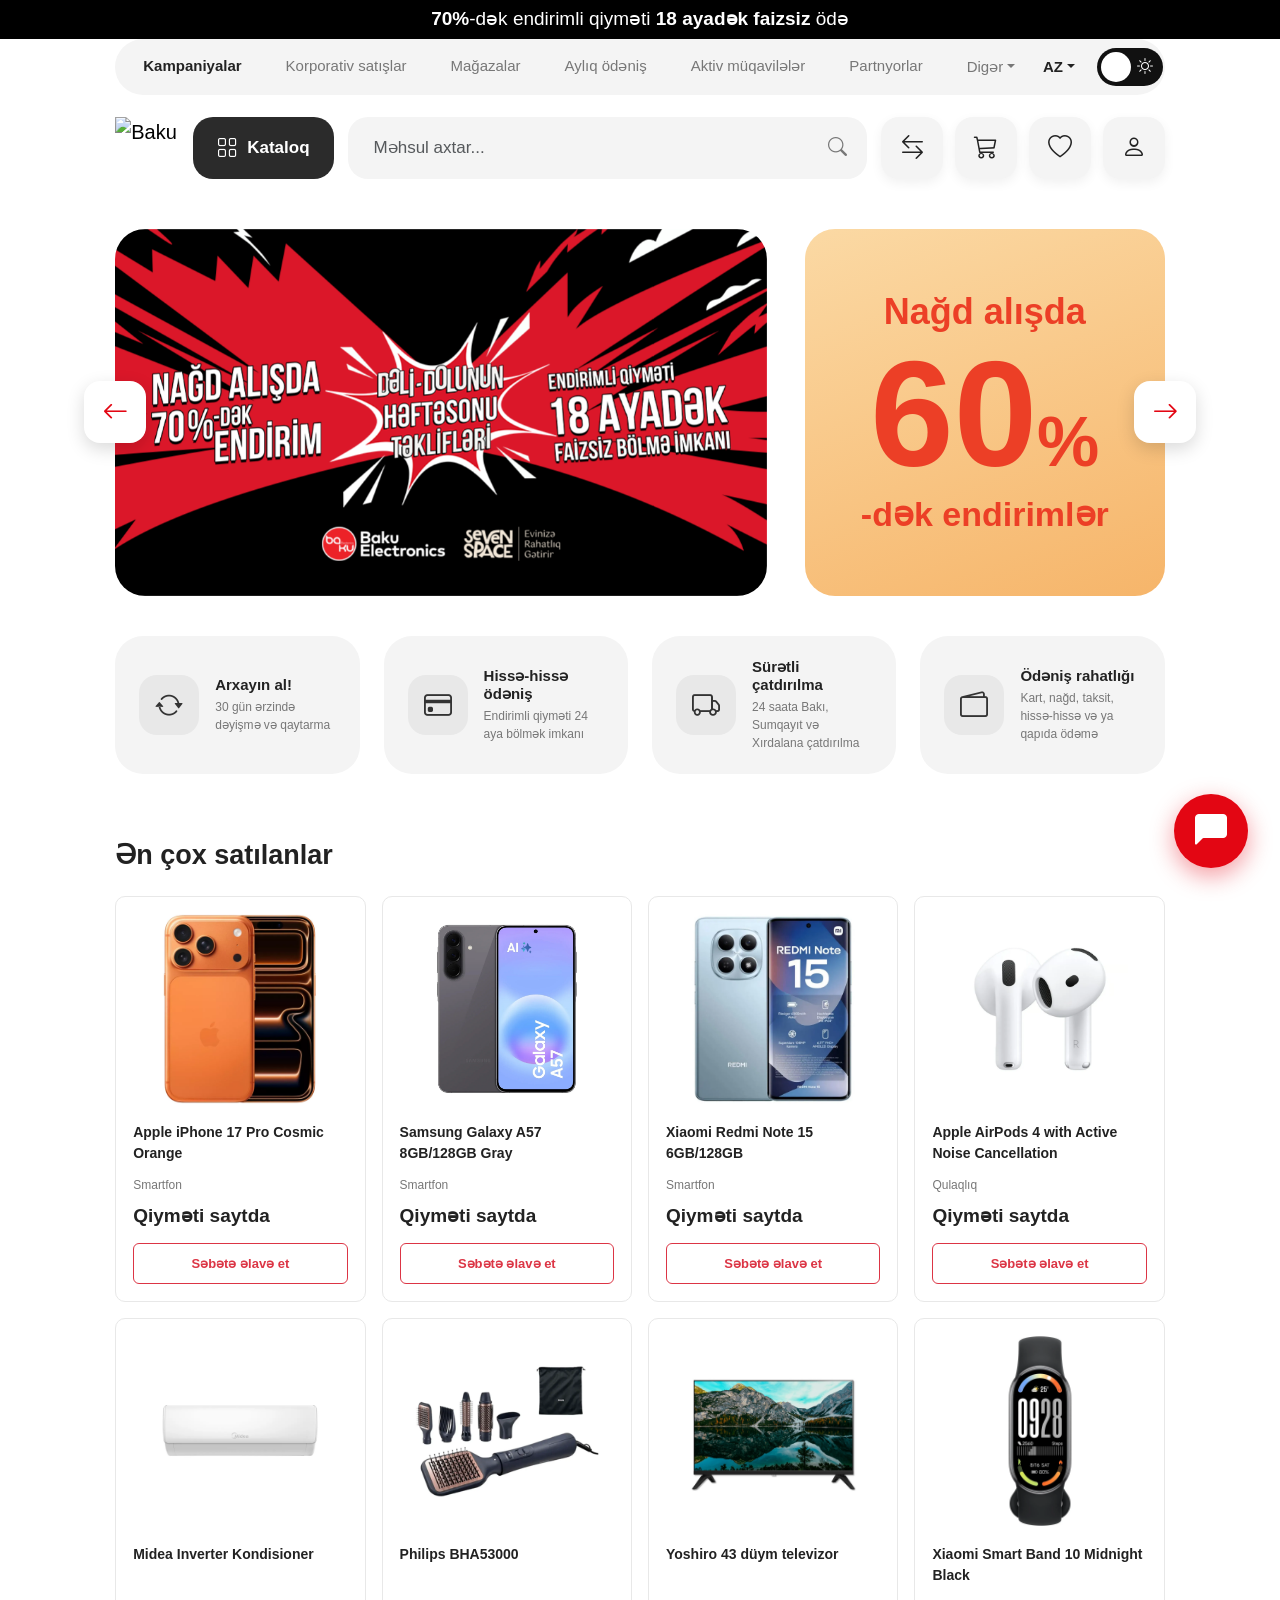
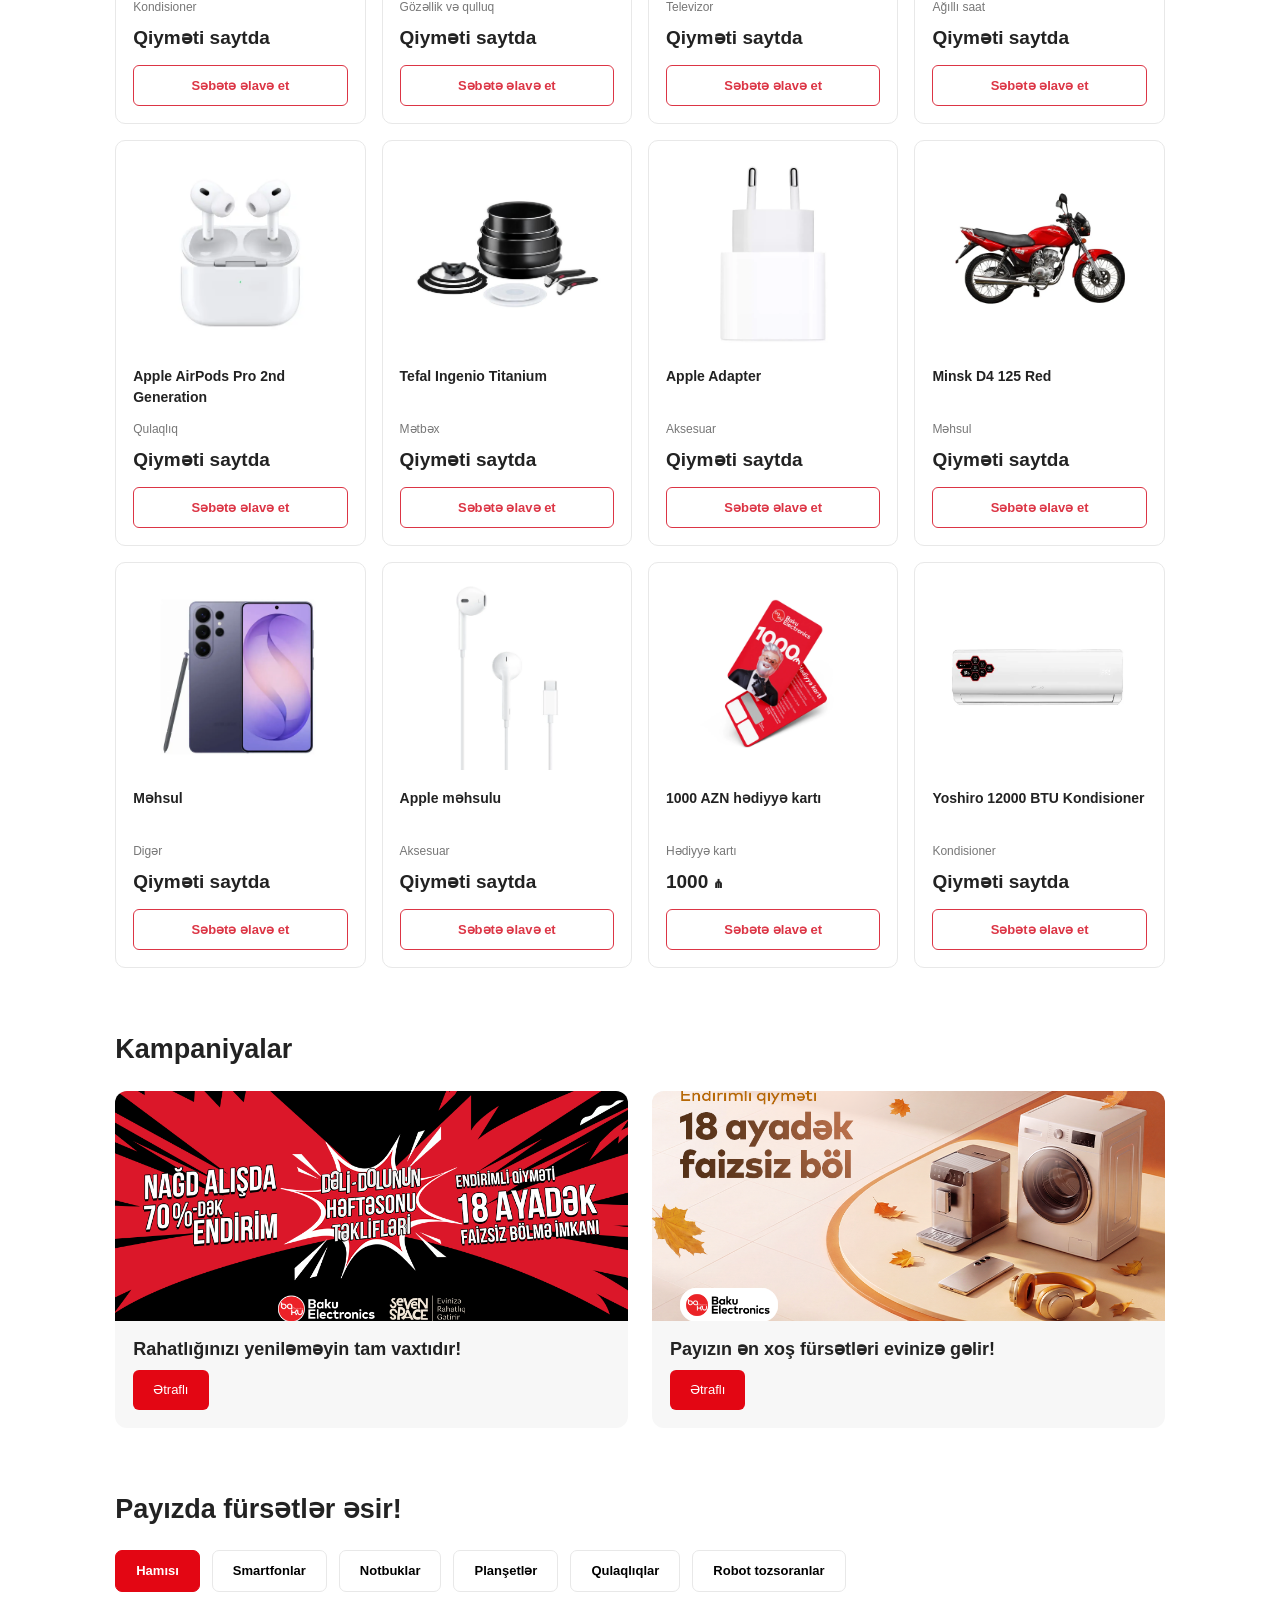
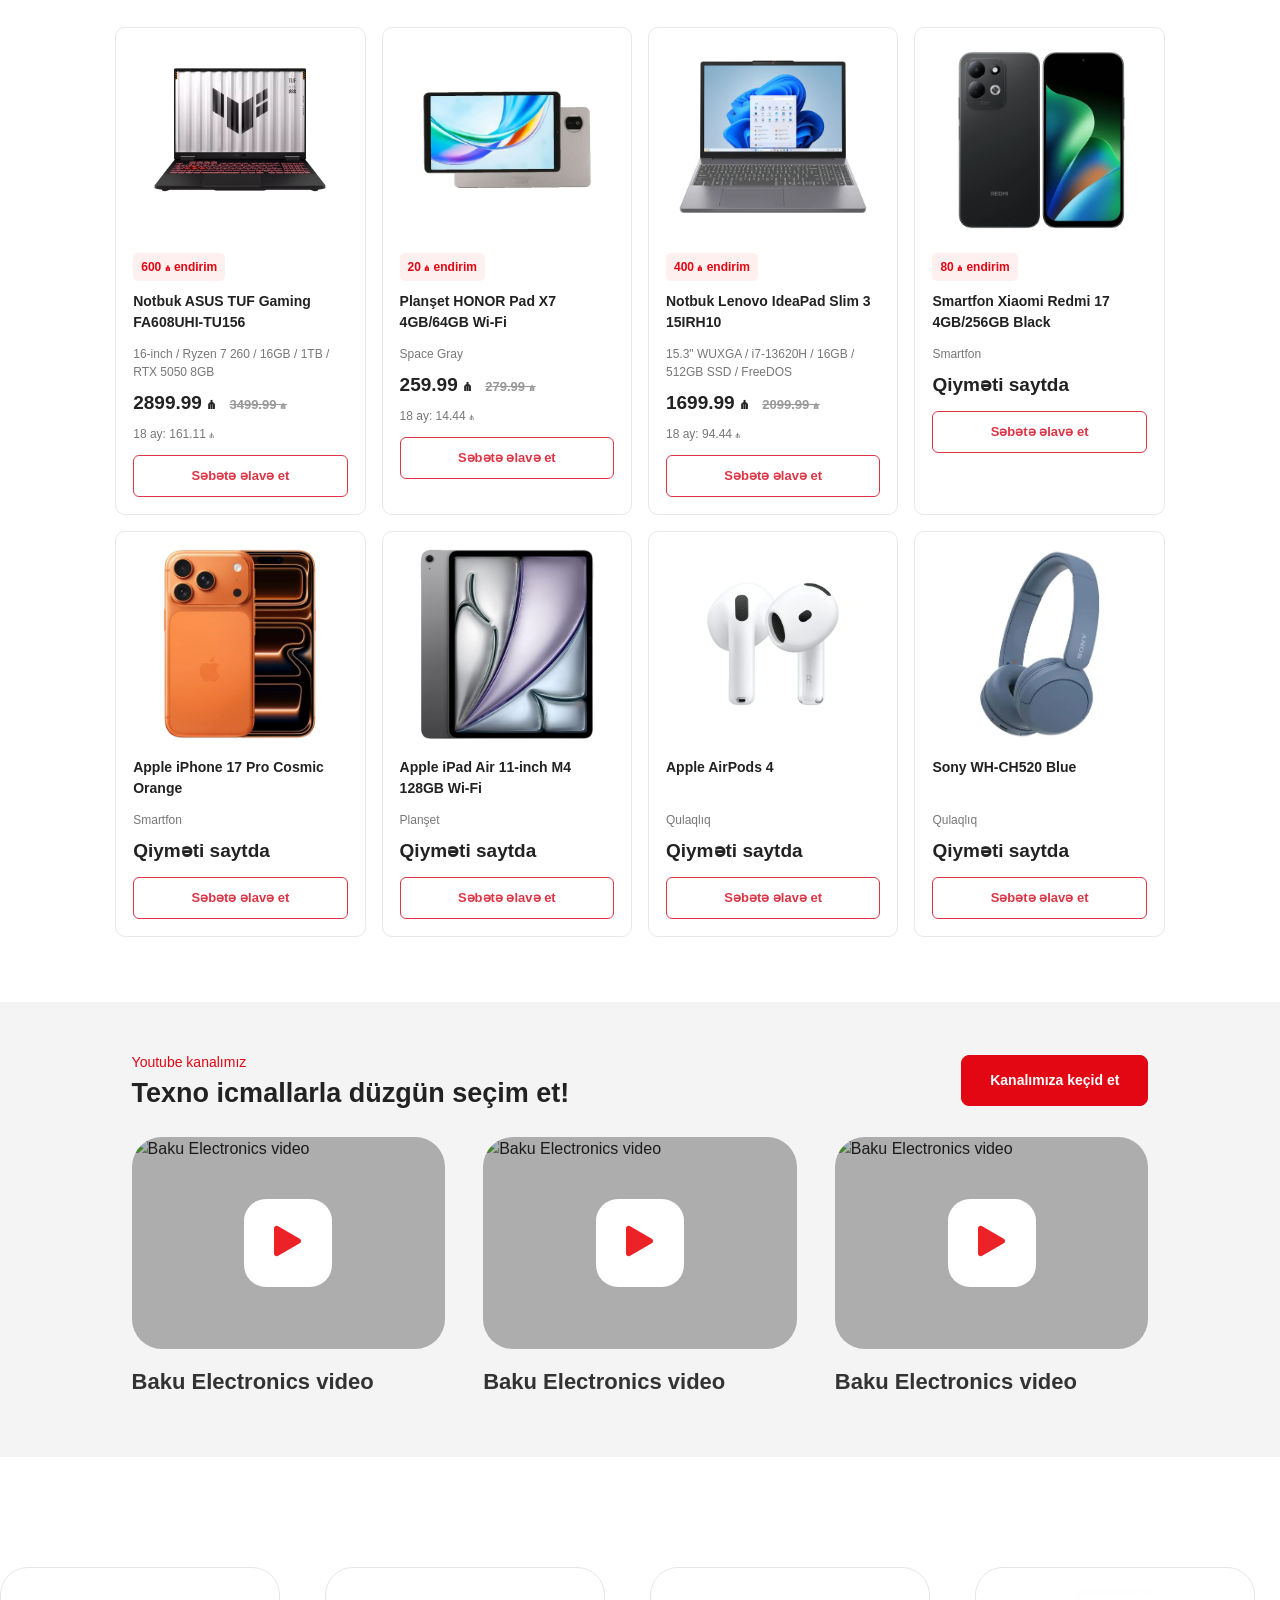
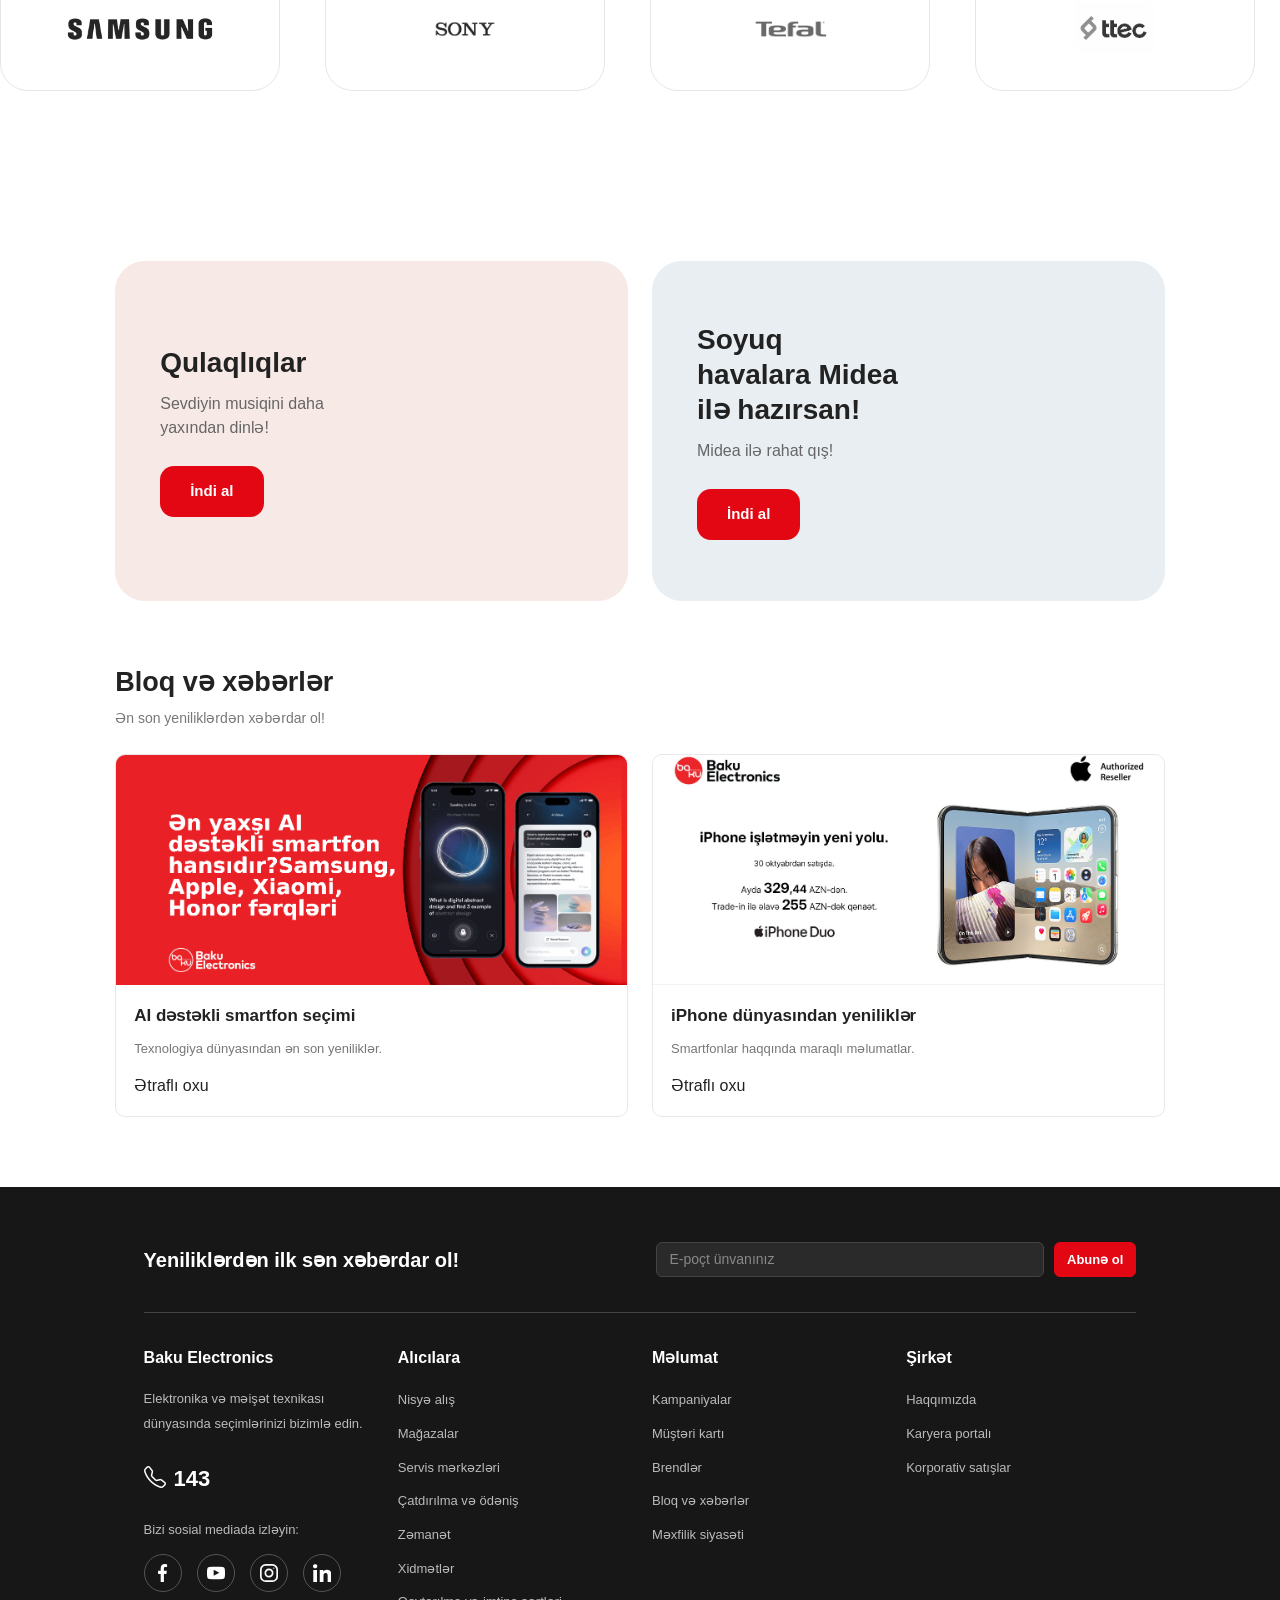
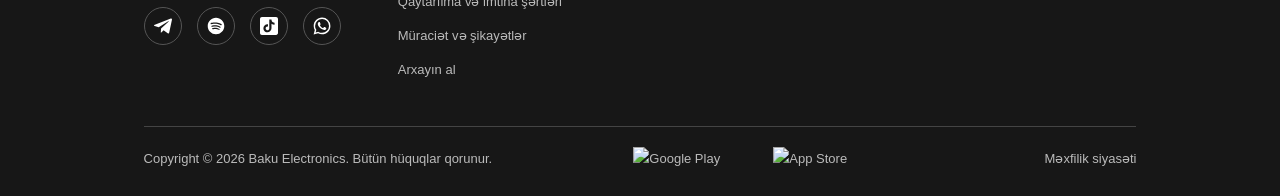
==== index.html @ a140ddb1 "Add brands section and update videos and promo cards" ====
<!DOCTYPE html>
<html lang="az">

<head>
    <meta charset="UTF-8">
    <meta name="viewport" content="width=device-width, initial-scale=1.0">
    <meta name="theme-color" content="#ffffff">

    <title>Baku Electronics | Ana səhifə</title>

    <!-- Bootstrap CSS -->
    <link href="https://cdn.jsdelivr.net/npm/bootstrap@5.3.3/dist/css/bootstrap.min.css" rel="stylesheet">

    <!-- Bootstrap Icons -->
    <link rel="stylesheet" href="https://cdn.jsdelivr.net/npm/bootstrap-icons@1.11.3/font/bootstrap-icons.min.css">

    <!-- Custom CSS -->
    <link rel="stylesheet" href="CSS/style.css">
</head>

<body>

    <!-- ================= TOP BAR ================= -->

    <div class="top-bar">
        <a href="https://www.bakuelectronics.az/kampaniyalar">
            <strong>70%</strong>-dək endirimli qiyməti <strong>18 ayadək faizsiz</strong> ödə
        </a>
    </div>


    <!-- ================= NAVIGATION ================= -->

    <nav class="main-navigation">
        <div class="container-fluid">
            <div class="nav">

                <div class="nav-links">

                    <a href="https://www.bakuelectronics.az/kampaniyalar" class="active">Kampaniyalar</a>
                    <a href="https://www.bakuelectronics.az/korporativ-satishlar">Korporativ satışlar</a>
                    <a href="https://www.bakuelectronics.az/magazalar">Mağazalar</a>
                    <a href="https://www.bakuelectronics.az/ayliq-odenis">Aylıq ödəniş</a>
                    <a href="https://www.bakuelectronics.az/aktiv-muqavileler">Aktiv müqavilələr</a>
                    <a href="https://www.bakuelectronics.az/partnyorlar">Partnyorlar</a>

                    <div class="dropdown">
                        <a href="#" class="dropdown-toggle" data-bs-toggle="dropdown" aria-expanded="false">Digər</a>
                        <ul class="dropdown-menu">
                            <li><a class="dropdown-item" href="https://www.bakuelectronics.az/arxayin-al">Arxayın al</a></li>
                            <li><a class="dropdown-item" href="https://www.bakuelectronics.az/musteri-karti">Müştəri kartı</a></li>
                            <li><a class="dropdown-item" href="https://www.bakuelectronics.az/zemanet">Zəmanət</a></li>
                        </ul>
                    </div>

                </div>

                <div class="nav-tools">

                    <div class="dropdown">
                        <a href="#" class="dropdown-toggle lang-toggle" data-bs-toggle="dropdown" aria-expanded="false">AZ</a>
                        <ul class="dropdown-menu dropdown-menu-end">
                            <li><a class="dropdown-item" href="https://www.bakuelectronics.az/">AZ</a></li>
                            <li><a class="dropdown-item" href="https://www.bakuelectronics.az/ru">RU</a></li>
                        </ul>
                    </div>

                    <button class="theme-toggle" type="button" aria-label="Tema">
                        <span class="theme-knob"></span>
                        <i class="bi bi-brightness-high"></i>
                    </button>

                </div>

            </div>
        </div>
    </nav>


    <!-- ================= HEADER ================= -->

    <header>
        <div class="container-fluid">
            <nav class="navbar navbar-expand-lg">

                <a class="navbar-brand" href="https://www.bakuelectronics.az/">
                    <img src="https://media.bakuelectronics.az/media/logo/baku-electronics-logo_QJeQcxF.svg"
                        alt="Baku Electronics">
                </a>

                <button class="navbar-toggler" type="button" data-bs-toggle="collapse"
                    data-bs-target="#headerMenu">
                    <span class="navbar-toggler-icon"></span>
                </button>

                <div class="collapse navbar-collapse" id="headerMenu">

                    <div class="header-actions d-flex flex-column flex-lg-row align-items-lg-center">

                        <!-- Kataloq menyusu -->
                        <div class="dropdown">
                            <button class="btn btn-dark btn-catalog" type="button" data-bs-toggle="dropdown"
                                aria-expanded="false">
                                <i class="bi bi-grid"></i>
                                Kataloq
                            </button>
                            <ul class="dropdown-menu catalog-menu">
                                <li><h6 class="dropdown-header">Kateqoriyalar</h6></li>
                                <li><a class="dropdown-item" href="#">Smartfonlar</a></li>
                                <li><a class="dropdown-item" href="#">Notbuklar</a></li>
                                <li><a class="dropdown-item" href="#">Planşetlər</a></li>
                                <li><a class="dropdown-item" href="#">Kompüterlər</a></li>
                                <li><a class="dropdown-item" href="#">Televizorlar</a></li>
                                <li><a class="dropdown-item" href="#">Ev kinoteatrları</a></li>
                                <li><a class="dropdown-item" href="#">Qadjetlər</a></li>
                                <li><a class="dropdown-item" href="#">Məişət texnikası</a></li>
                                <li><a class="dropdown-item" href="#">Kondisionerlər</a></li>
                                <li><a class="dropdown-item" href="#">Mətbəx</a></li>
                                <li><a class="dropdown-item" href="#">Gözəllik və qulluq</a></li>
                            </ul>
                        </div>

                        <form class="header-search">
                            <input class="form-control" type="search" placeholder="Məhsul axtar...">
                            <button type="submit" aria-label="Axtar">
                                <i class="bi bi-search"></i>
                            </button>
                        </form>

                        <div class="header-icons">

                            <a href="https://www.bakuelectronics.az/catalog/muqayise-et" class="icon-btn" title="Müqayisə">
                                <i class="bi bi-arrow-left-right"></i>
                            </a>

                            <!-- Səbət açılan paneli -->
                            <div class="dropdown">
                                <a href="#" class="icon-btn" title="Səbət" data-bs-toggle="dropdown" aria-expanded="false">
                                    <i class="bi bi-cart3"></i>
                                </a>
                                <div class="dropdown-menu dropdown-menu-end cart-dropdown">
                                    <h6>Səbətim</h6>
                                    <p>Sizin hal-hazırda səbətdə məhsulunuz yoxdur.</p>
                                </div>
                            </div>

                            <a href="https://www.bakuelectronics.az/sevimli-mehsullar" class="icon-btn" title="Seçilmişlər">
                                <i class="bi bi-heart"></i>
                            </a>

                            <a href="#" class="icon-btn" title="Giriş">
                                <i class="bi bi-person"></i>
                            </a>

                        </div>

                    </div>
                </div>

            </nav>
        </div>
    </header>

    <main>

        <!-- ================= MAIN BANNER ================= -->

        <section class="hero">

            <div class="hero-grid">

            <div id="mainCarousel" class="carousel slide" data-bs-ride="carousel">

            <div class="carousel-indicators">
                <button type="button" data-bs-target="#mainCarousel" data-bs-slide-to="0" class="active" aria-label="Slayd 1"></button>
                <button type="button" data-bs-target="#mainCarousel" data-bs-slide-to="1" aria-label="Slayd 2"></button>
                <button type="button" data-bs-target="#mainCarousel" data-bs-slide-to="2" aria-label="Slayd 3"></button>
                <button type="button" data-bs-target="#mainCarousel" data-bs-slide-to="3" aria-label="Slayd 4"></button>
                <button type="button" data-bs-target="#mainCarousel" data-bs-slide-to="4" aria-label="Slayd 5"></button>
                <button type="button" data-bs-target="#mainCarousel" data-bs-slide-to="5" aria-label="Slayd 6"></button>
                <button type="button" data-bs-target="#mainCarousel" data-bs-slide-to="6" aria-label="Slayd 7"></button>
                <button type="button" data-bs-target="#mainCarousel" data-bs-slide-to="7" aria-label="Slayd 8"></button>
                <button type="button" data-bs-target="#mainCarousel" data-bs-slide-to="8" aria-label="Slayd 9"></button>
                <button type="button" data-bs-target="#mainCarousel" data-bs-slide-to="9" aria-label="Slayd 10"></button>
                <button type="button" data-bs-target="#mainCarousel" data-bs-slide-to="10" aria-label="Slayd 11"></button>
                <button type="button" data-bs-target="#mainCarousel" data-bs-slide-to="11" aria-label="Slayd 12"></button>
                <button type="button" data-bs-target="#mainCarousel" data-bs-slide-to="12" aria-label="Slayd 13"></button>
                <button type="button" data-bs-target="#mainCarousel" data-bs-slide-to="13" aria-label="Slayd 14"></button>
                <button type="button" data-bs-target="#mainCarousel" data-bs-slide-to="14" aria-label="Slayd 15"></button>
                <button type="button" data-bs-target="#mainCarousel" data-bs-slide-to="15" aria-label="Slayd 16"></button>
                <button type="button" data-bs-target="#mainCarousel" data-bs-slide-to="16" aria-label="Slayd 17"></button>
                <button type="button" data-bs-target="#mainCarousel" data-bs-slide-to="17" aria-label="Slayd 18"></button>
                <button type="button" data-bs-target="#mainCarousel" data-bs-slide-to="18" aria-label="Slayd 19"></button>
                <button type="button" data-bs-target="#mainCarousel" data-bs-slide-to="19" aria-label="Slayd 20"></button>
                <button type="button" data-bs-target="#mainCarousel" data-bs-slide-to="20" aria-label="Slayd 21"></button>
                <button type="button" data-bs-target="#mainCarousel" data-bs-slide-to="21" aria-label="Slayd 22"></button>
                <button type="button" data-bs-target="#mainCarousel" data-bs-slide-to="22" aria-label="Slayd 23"></button>
                <button type="button" data-bs-target="#mainCarousel" data-bs-slide-to="23" aria-label="Slayd 24"></button>
                <button type="button" data-bs-target="#mainCarousel" data-bs-slide-to="24" aria-label="Slayd 25"></button>
                <button type="button" data-bs-target="#mainCarousel" data-bs-slide-to="25" aria-label="Slayd 26"></button>
            </div>

            <div class="carousel-inner">

                <div class="carousel-item active">
                    <a href="https://www.bakuelectronics.az/kampaniyalar/heftesonunu-delu-dolu-yasha">
                        <img src="Assets/İmage/Banner-slide/923x520-heftesonunu-dolu-dolu-yasha.webp" alt="Həftəsonu kampaniyası">
                    </a>
                </div>

                <div class="carousel-item">
                    <a href="https://www.bakuelectronics.az/axtaris-neticesi?name=Smartfon%20Apple%20iPhone%20Duo">
                        <img src="Assets/İmage/Banner-slide/Veb_sayt_temp_923_x_520_duo_2.webp" alt="Kampaniya banneri">
                    </a>
                </div>

                <div class="carousel-item">
                    <a href="https://www.bakuelectronics.az/kampaniyalar/samsungdan-evini-silib-supurecek-teklif">
                        <img src="Assets/İmage/Banner-slide/923x520-samsungdan-teklif13.webp" alt="Samsung təklifləri">
                    </a>
                </div>

                <div class="carousel-item">
                    <a href="https://www.bakuelectronics.az/kampaniyalar/payizda-fursetler-esir">
                        <img src="Assets/İmage/Banner-slide/923x520_payız.webp" alt="Payız kampaniyası">
                    </a>
                </div>

                <div class="carousel-item">
                    <a href="https://www.bakuelectronics.az/kampaniyalar/payiz-evine-gelir">
                        <img src="Assets/İmage/Banner-slide/Payız_evinə_gəlsin923x520.webp" alt="Payız evinə gəlsin">
                    </a>
                </div>

                <div class="carousel-item">
                    <a href="https://www.bakuelectronics.az/kampaniyalar/her-bir-eve-dream-lazimdir">
                        <img src="Assets/İmage/Banner-slide/923x520-her-bir-eve-dream-lazimdir_24.webp" alt="Kampaniya banneri">
                    </a>
                </div>

                <div class="carousel-item">
                    <a href="https://www.bakuelectronics.az/kampaniyalar/gozellik-qullugu-serfeli-teklifler">
                        <img src="Assets/İmage/Banner-slide/923x520_26_iyo.webp" alt="Kampaniya banneri">
                    </a>
                </div>

                <div class="carousel-item">
                    <a href="https://www.bakuelectronics.az/kampaniyalar/samsung-aksesuar-modellerine-ozel-teklif">
                        <img src="Assets/İmage/Banner-slide/923x520_samsung.webp" alt="Samsung kampaniyası">
                    </a>
                </div>

                <div class="carousel-item">
                    <a href="https://www.bakuelectronics.az/kampaniyalar/acer-brendinden-xususi-teklif">
                        <img src="Assets/İmage/Banner-slide/Veb_sayt_temp_923_x_520_ACER.webp" alt="Acer kampaniyası">
                    </a>
                </div>

                <div class="carousel-item">
                    <a href="https://www.bakuelectronics.az/kampaniyalar/herkesin-birinci-secimi">
                        <img src="Assets/İmage/Banner-slide/923x520_haier.webp" alt="Haier kampaniyası">
                    </a>
                </div>

                <div class="carousel-item">
                    <a href="https://www.bakuelectronics.az/kampaniyalar/peshakar-qulluq-mehsullarina-endirim">
                        <img src="Assets/İmage/Banner-slide/923x520-philips_23.webp" alt="Philips kampaniyası">
                    </a>
                </div>

                <div class="carousel-item">
                    <a href="https://www.bakuelectronics.az/kampaniyalar/secilmis-notbuk-modellerine-ozel-kampaniya">
                        <img src="Assets/İmage/Banner-slide/923x520_12not.webp" alt="Kampaniya banneri">
                    </a>
                </div>

                <div class="carousel-item">
                    <a href="https://www.bakuelectronics.az/kampaniyalar/motoverse-ile-hersey-yolunda">
                        <img src="Assets/İmage/Banner-slide/KV_Hər_şey_yolunda_payız_923_520_.webp" alt="Payız kampaniyası">
                    </a>
                </div>

                <div class="carousel-item">
                    <a href="https://www.bakuelectronics.az/kampaniyalar/seven-space-lefard-xususi-endirim">
                        <img src="Assets/İmage/Banner-slide/923ч520Lefard_barand_üeek_copy.webp" alt="Lefard kampaniyası">
                    </a>
                </div>

                <div class="carousel-item">
                    <a href="https://www.bakuelectronics.az/kampaniyalar/lg-wash-tower-ai">
                        <img src="Assets/İmage/Banner-slide/923x520_lg.webp" alt="LG kampaniyası">
                    </a>
                </div>

                <div class="carousel-item">
                    <a href="https://www.bakuelectronics.az/kampaniyalar/trade-in-samsung">
                        <img src="Assets/İmage/Banner-slide/923x520-TRade_in_samsung_1.webp" alt="Samsung Trade In">
                    </a>
                </div>

                <div class="carousel-item">
                    <a href="https://www.bakuelectronics.az/kampaniyalar/axtardiqini-tapacaqsan">
                        <img src="Assets/İmage/Banner-slide/923x520_20.webp" alt="Kampaniya banneri">
                    </a>
                </div>

                <div class="carousel-item">
                    <a href="https://www.bakuelectronics.az/kampaniyalar/midea-kombileri">
                        <img src="Assets/İmage/Banner-slide/Midea_923x520.webp" alt="Midea kampaniyası">
                    </a>
                </div>

                <div class="carousel-item">
                    <a href="https://www.bakuelectronics.az/kampaniyalar/hp-notbuklari-guc-dizayn-etibarliliq">
                        <img src="Assets/İmage/Banner-slide/veb_sayt_923_x_520_hp_temp_update.webp" alt="HP kampaniyası">
                    </a>
                </div>

                <div class="carousel-item">
                    <a href="https://www.bakuelectronics.az/kampaniyalar/hp-printer">
                        <img src="Assets/İmage/Banner-slide/IMG_3129.webp" alt="Kampaniya banneri">
                    </a>
                </div>

                <div class="carousel-item">
                    <a href="https://www.bakuelectronics.az/kampaniyalar/samsung-rgb-texnology">
                        <img src="Assets/İmage/Banner-slide/923x520samsung_tv.jpg" alt="Samsung televizor">
                    </a>
                </div>

                <div class="carousel-item">
                    <a href="https://www.bakuelectronics.az/kampaniyalar/acer-alana-hediyyeli-teklif">
                        <img src="Assets/İmage/Banner-slide/Acer_alana_hədiyyəli_təklif923x520.png" alt="Acer kampaniyası">
                    </a>
                </div>

                <div class="carousel-item">
                    <a href="https://www.bakuelectronics.az/kampaniyalar/tineco-tozsoranlari">
                        <img src="Assets/İmage/Banner-slide/923x520-Tineco_payiz_copy_2.webp" alt="Tineco kampaniyası">
                    </a>
                </div>

                <div class="carousel-item">
                    <a href="https://www.bakuelectronics.az/kampaniyalar/honor-turbo-5g">
                        <img src="Assets/İmage/Banner-slide/honor923x520_12.webp" alt="Honor kampaniyası">
                    </a>
                </div>

                <div class="carousel-item">
                    <a href="https://www.bakuelectronics.az/xeberler/0nlayn-sifarishler">
                        <img src="Assets/İmage/Banner-slide/BE_Çatdırılma__MainBanner_923x520.webp" alt="Çatdırılma">
                    </a>
                </div>

                <div class="carousel-item">
                    <a href="https://www.bakuelectronics.az/ru/xeberler/zameni-staroe-na-novoe">
                        <img src="Assets/İmage/Banner-slide/923_x_520-kohneni-deyish_1.jpg" alt="Kampaniya banneri">
                    </a>
                </div>

            </div>

</div>

            <button class="carousel-control-prev" type="button" data-bs-target="#mainCarousel" data-bs-slide="prev" aria-label="Əvvəlki">
                <i class="bi bi-arrow-left"></i>
            </button>

            <button class="carousel-control-next" type="button" data-bs-target="#mainCarousel" data-bs-slide="next" aria-label="Növbəti">
                <i class="bi bi-arrow-right"></i>
            </button>

            <!-- Yan banner (şəkil ilə əvəz edə bilərsiniz) -->
            <a class="hero-side" href="https://www.bakuelectronics.az/kampaniyalar">
                <span class="hero-side-top">Nağd alışda</span>
                <span class="hero-side-big">60<small>%</small></span>
                <span class="hero-side-sub">-dək endirimlər</span>
            </a>

            </div>

        </section>


        <!-- ================= ADVANTAGES ================= -->

        <section class="advantages">

            <div class="row">

                <div class="col-6 col-lg-3">
                    <a href="https://www.bakuelectronics.az/arxayin-al" class="advantage-item">
                        <i class="bi bi-arrow-repeat"></i>
                        <div>
                            <h5>Arxayın al!</h5>
                            <p>30 gün ərzində dəyişmə və qaytarma</p>
                        </div>
                    </a>
                </div>

                <div class="col-6 col-lg-3">
                    <a href="https://www.bakuelectronics.az/nisye-alis" class="advantage-item">
                        <i class="bi bi-credit-card"></i>
                        <div>
                            <h5>Hissə-hissə ödəniş</h5>
                            <p>Endirimli qiyməti 24 aya bölmək imkanı</p>
                        </div>
                    </a>
                </div>

                <div class="col-6 col-lg-3">
                    <a href="https://www.bakuelectronics.az/catdirilma-ve-odenis" class="advantage-item">
                        <i class="bi bi-truck"></i>
                        <div>
                            <h5>Sürətli çatdırılma</h5>
                            <p>24 saata Bakı, Sumqayıt və Xırdalana çatdırılma</p>
                        </div>
                    </a>
                </div>

                <div class="col-6 col-lg-3">
                    <a href="https://www.bakuelectronics.az/catdirilma-ve-odenis" class="advantage-item">
                        <i class="bi bi-wallet2"></i>
                        <div>
                            <h5>Ödəniş rahatlığı</h5>
                            <p>Kart, nağd, taksit, hissə-hissə və ya qapıda ödəmə</p>
                        </div>
                    </a>
                </div>

            </div>

        </section>


        <!-- ================= BEST SELLERS ================= -->

        <section class="best-sellers">

            <h2 class="section-title">Ən çox satılanlar</h2>

            <div class="row g-3">

                <div class="col-6 col-md-4 col-lg-3">
                    <div class="product-card">
                        <img src="Assets/İmage/Products_Best selling/iPhone_17_Pro_Cosmic_Orange_1.webp" alt="iPhone 17 Pro">
                        <h5>Apple iPhone 17 Pro Cosmic Orange</h5>
                        <p>Smartfon</p>
                        <div class="price">Qiyməti saytda</div>
                        <button class="btn btn-outline-danger">Səbətə əlavə et</button>
                    </div>
                </div>

                <div class="col-6 col-md-4 col-lg-3">
                    <div class="product-card">
                        <img src="Assets/İmage/Products_Best selling/Samsung_Galaxy_A57_8GB128GB_Gray_A576.webp" alt="Samsung Galaxy">
                        <h5>Samsung Galaxy A57 8GB/128GB Gray</h5>
                        <p>Smartfon</p>
                        <div class="price">Qiyməti saytda</div>
                        <button class="btn btn-outline-danger">Səbətə əlavə et</button>
                    </div>
                </div>

                <div class="col-6 col-md-4 col-lg-3">
                    <div class="product-card">
                        <img src="Assets/İmage/Products_Best selling/Xiaomi_Redmi_Note_15_6GB128GB_1.webp" alt="Xiaomi Redmi Note">
                        <h5>Xiaomi Redmi Note 15 6GB/128GB</h5>
                        <p>Smartfon</p>
                        <div class="price">Qiyməti saytda</div>
                        <button class="btn btn-outline-danger">Səbətə əlavə et</button>
                    </div>
                </div>

                <div class="col-6 col-md-4 col-lg-3">
                    <div class="product-card">
                        <img src="Assets/İmage/Products_Best selling/simsiz-qulaqlq-apple-airpods-4-with-active-noise-cancellation-mxp93zea_1.webp" alt="AirPods 4">
                        <h5>Apple AirPods 4 with Active Noise Cancellation</h5>
                        <p>Qulaqlıq</p>
                        <div class="price">Qiyməti saytda</div>
                        <button class="btn btn-outline-danger">Səbətə əlavə et</button>
                    </div>
                </div>

                <div class="col-6 col-md-4 col-lg-3">
                    <div class="product-card">
                        <img src="Assets/İmage/Products_Best selling/Kondisioner_Midea_GP-09HRFN8-KIT_9000_BTU_İnverter_2030_m2_2.webp" alt="Midea kondisioner">
                        <h5>Midea Inverter Kondisioner</h5>
                        <p>Kondisioner</p>
                        <div class="price">Qiyməti saytda</div>
                        <button class="btn btn-outline-danger">Səbətə əlavə et</button>
                    </div>
                </div>

                <div class="col-6 col-md-4 col-lg-3">
                    <div class="product-card">
                        <img src="Assets/İmage/Products_Best selling/Philips_BHA53000_5.webp" alt="Philips">
                        <h5>Philips BHA53000</h5>
                        <p>Gözəllik və qulluq</p>
                        <div class="price">Qiyməti saytda</div>
                        <button class="btn btn-outline-danger">Səbətə əlavə et</button>
                    </div>
                </div>

                <div class="col-6 col-md-4 col-lg-3">
                    <div class="product-card">
                        <img src="Assets/İmage/Products_Best selling/Televizor_YOSHIRO_YTV-43FAG770B.jpg" alt="Yoshiro televizor">
                        <h5>Yoshiro 43 düym televizor</h5>
                        <p>Televizor</p>
                        <div class="price">Qiyməti saytda</div>
                        <button class="btn btn-outline-danger">Səbətə əlavə et</button>
                    </div>
                </div>

                <div class="col-6 col-md-4 col-lg-3">
                    <div class="product-card">
                        <img src="Assets/İmage/Products_Best selling/Xiaomi_Smart_Band_10_Midnight_Black_5.webp" alt="Xiaomi Smart Band">
                        <h5>Xiaomi Smart Band 10 Midnight Black</h5>
                        <p>Ağıllı saat</p>
                        <div class="price">Qiyməti saytda</div>
                        <button class="btn btn-outline-danger">Səbətə əlavə et</button>
                    </div>
                </div>

                <div class="col-6 col-md-4 col-lg-3">
                    <div class="product-card">
                        <img src="Assets/İmage/Products_Best selling/simsiz-qulaqlq-apple-airpods-pro-2nd-generation-with-magsafe-case-usbc-mtjv3rua_1.webp" alt="AirPods Pro">
                        <h5>Apple AirPods Pro 2nd Generation</h5>
                        <p>Qulaqlıq</p>
                        <div class="price">Qiyməti saytda</div>
                        <button class="btn btn-outline-danger">Səbətə əlavə et</button>
                    </div>
                </div>

                <div class="col-6 col-md-4 col-lg-3">
                    <div class="product-card">
                        <img src="Assets/İmage/Products_Best selling/tefal-ingenio-titanium-12-1.jpg" alt="Tefal">
                        <h5>Tefal Ingenio Titanium</h5>
                        <p>Mətbəx</p>
                        <div class="price">Qiyməti saytda</div>
                        <button class="btn btn-outline-danger">Səbətə əlavə et</button>
                    </div>
                </div>

                <div class="col-6 col-md-4 col-lg-3">
                    <div class="product-card">
                        <img src="Assets/İmage/Products_Best selling/adpater-md3j4zma-2.webp" alt="Adapter">
                        <h5>Apple Adapter</h5>
                        <p>Aksesuar</p>
                        <div class="price">Qiyməti saytda</div>
                        <button class="btn btn-outline-danger">Səbətə əlavə et</button>
                    </div>
                </div>

                <div class="col-6 col-md-4 col-lg-3">
                    <div class="product-card">
                        <img src="Assets/İmage/Products_Best selling/minsk-d4-125-red-1-2.webp" alt="Minsk">
                        <h5>Minsk D4 125 Red</h5>
                        <p>Məhsul</p>
                        <div class="price">Qiyməti saytda</div>
                        <button class="btn btn-outline-danger">Səbətə əlavə et</button>
                    </div>
                </div>

                <div class="col-6 col-md-4 col-lg-3">
                    <div class="product-card">
                        <img src="Assets/İmage/Products_Best selling/1001334804.webp" alt="Məhsul">
                        <h5>Məhsul</h5>
                        <p>Digər</p>
                        <div class="price">Qiyməti saytda</div>
                        <button class="btn btn-outline-danger">Səbətə əlavə et</button>
                    </div>
                </div>

                <div class="col-6 col-md-4 col-lg-3">
                    <div class="product-card">
                        <img src="Assets/İmage/Products_Best selling/MYQY3ZMA_1.webp" alt="Apple məhsulu">
                        <h5>Apple məhsulu</h5>
                        <p>Aksesuar</p>
                        <div class="price">Qiyməti saytda</div>
                        <button class="btn btn-outline-danger">Səbətə əlavə et</button>
                    </div>
                </div>

                <div class="col-6 col-md-4 col-lg-3">
                    <div class="product-card">
                        <img src="Assets/İmage/Products_Best selling/1000-azn-_hədiyyə-_kartı.webp" alt="Hədiyyə kartı">
                        <h5>1000 AZN hədiyyə kartı</h5>
                        <p>Hədiyyə kartı</p>
                        <div class="price">1000 ₼</div>
                        <button class="btn btn-outline-danger">Səbətə əlavə et</button>
                    </div>
                </div>

                <div class="col-6 col-md-4 col-lg-3">
                    <div class="product-card">
                        <img src="Assets/İmage/Products_Best selling/Kondisioner_YOSHIRO_YAC-S12OT0W_KIT_WOINS_12000_BTU_30-40_m2_Quraşdırılmasız_1.webp" alt="Yoshiro kondisioner">
                        <h5>Yoshiro 12000 BTU Kondisioner</h5>
                        <p>Kondisioner</p>
                        <div class="price">Qiyməti saytda</div>
                        <button class="btn btn-outline-danger">Səbətə əlavə et</button>
                    </div>
                </div>

            </div>

        </section>


        <!-- ================= CAMPAIGNS ================= -->

        <section class="promotions">

            <h2 class="section-title">Kampaniyalar</h2>

            <div class="row g-4">

                <div class="col-12 col-md-6">
                    <div class="promotion-card">
                        <img src="Assets/İmage/Banner-slide/923x520-heftesonunu-dolu-dolu-yasha.webp"
                            alt="Həftəsonu kampaniyası">

                        <div class="promotion-content">
                            <h3>Rahatlığınızı yeniləməyin tam vaxtıdır!</h3>
                            <a href="https://www.bakuelectronics.az/kampaniyalar/heftesonunu-delu-dolu-yasha"
                                class="btn">Ətraflı</a>
                        </div>
                    </div>
                </div>

                <div class="col-12 col-md-6">
                    <div class="promotion-card">
                        <img src="Assets/İmage/Banner-slide/923x520_payız.webp"
                            alt="Payız kampaniyası">

                        <div class="promotion-content">
                            <h3>Payızın ən xoş fürsətləri evinizə gəlir!</h3>
                            <a href="https://www.bakuelectronics.az/kampaniyalar/payizda-fursetler-esir"
                                class="btn">Ətraflı</a>
                        </div>
                    </div>
                </div>

            </div>

        </section>


        <!-- ================= AUTUMN CAMPAIGN PRODUCTS ================= -->

        <section class="best-sellers">

            <h2 class="section-title">Payızda fürsətlər əsir!</h2>

            <div class="campaign-tabs">
                <button class="active" data-category="all">Hamısı</button>
                <button data-category="smartphones">Smartfonlar</button>
                <button data-category="laptops">Notbuklar</button>
                <button data-category="tablets">Planşetlər</button>
                <button data-category="headphones">Qulaqlıqlar</button>
                <button data-category="vacuum">Robot tozsoranlar</button>
            </div>

            <div class="row g-3">

                <div class="col-6 col-md-4 col-lg-3 campaign-product" data-category="laptops">
                    <div class="product-card">
                        <img src="Assets/İmage/Promotions/ASUS_TUFFA608UHI-TU156_90NR0KS1-M00BK0_1.webp" alt="ASUS TUF Gaming">
                        <span class="discount">600 ₼ endirim</span>
                        <h5>Notbuk ASUS TUF Gaming FA608UHI-TU156</h5>
                        <p>16-inch / Ryzen 7 260 / 16GB / 1TB / RTX 5050 8GB</p>
                        <div class="price">2899.99 ₼ <span class="old-price">3499.99 ₼</span></div>
                        <div class="installment">18 ay: 161.11 ₼</div>
                        <button class="btn btn-outline-danger">Səbətə əlavə et</button>
                    </div>
                </div>

                <div class="col-6 col-md-4 col-lg-3 campaign-product" data-category="tablets">
                    <div class="product-card">
                        <img src="Assets/İmage/Promotions/Planşet_HONOR_Pad_X7_4GB64GB_Wi-Fi_Space_Gray_11.webp" alt="HONOR Pad X7">
                        <span class="discount">20 ₼ endirim</span>
                        <h5>Planşet HONOR Pad X7 4GB/64GB Wi-Fi</h5>
                        <p>Space Gray</p>
                        <div class="price">259.99 ₼ <span class="old-price">279.99 ₼</span></div>
                        <div class="installment">18 ay: 14.44 ₼</div>
                        <button class="btn btn-outline-danger">Səbətə əlavə et</button>
                    </div>
                </div>

                <div class="col-6 col-md-4 col-lg-3 campaign-product" data-category="laptops">
                    <div class="product-card">
                        <img src="Assets/İmage/Promotions/83K10032RK_1.webp" alt="Lenovo IdeaPad Slim 3">
                        <span class="discount">400 ₼ endirim</span>
                        <h5>Notbuk Lenovo IdeaPad Slim 3 15IRH10</h5>
                        <p>15.3" WUXGA / i7-13620H / 16GB / 512GB SSD / FreeDOS</p>
                        <div class="price">1699.99 ₼ <span class="old-price">2099.99 ₼</span></div>
                        <div class="installment">18 ay: 94.44 ₼</div>
                        <button class="btn btn-outline-danger">Səbətə əlavə et</button>
                    </div>
                </div>

                <div class="col-6 col-md-4 col-lg-3 campaign-product" data-category="smartphones">
                    <div class="product-card">
                        <img src="Assets/İmage/Promotions/Smartfon_Xiaomi_Redmi_17_4GB256GB_Black_1.webp" alt="Xiaomi Redmi 17">
                        <span class="discount">80 ₼ endirim</span>
                        <h5>Smartfon Xiaomi Redmi 17 4GB/256GB Black</h5>
                        <p>Smartfon</p>
                        <div class="price">Qiyməti saytda</div>
                        <button class="btn btn-outline-danger">Səbətə əlavə et</button>
                    </div>
                </div>

                <div class="col-6 col-md-4 col-lg-3 campaign-product" data-category="smartphones">
                    <div class="product-card">
                        <img src="Assets/İmage/Promotions/iPhone_17_Pro_Cosmic_Orange_1.webp" alt="iPhone 17 Pro">
                        <h5>Apple iPhone 17 Pro Cosmic Orange</h5>
                        <p>Smartfon</p>
                        <div class="price">Qiyməti saytda</div>
                        <button class="btn btn-outline-danger">Səbətə əlavə et</button>
                    </div>
                </div>

                <div class="col-6 col-md-4 col-lg-3 campaign-product" data-category="tablets">
                    <div class="product-card">
                        <img src="Assets/İmage/Promotions/Planşet_Apple_iPad_Air_11-inch_M4_128GB_Wi-Fi_Space_Gray_2026.webp" alt="Apple iPad Air">
                        <h5>Apple iPad Air 11-inch M4 128GB Wi-Fi</h5>
                        <p>Planşet</p>
                        <div class="price">Qiyməti saytda</div>
                        <button class="btn btn-outline-danger">Səbətə əlavə et</button>
                    </div>
                </div>

                <div class="col-6 col-md-4 col-lg-3 campaign-product" data-category="headphones">
                    <div class="product-card">
                        <img src="Assets/İmage/Promotions/simsiz-qulaqlq-apple-airpods-4-with-active-noise-cancellation-mxp93zea_1.webp" alt="AirPods 4">
                        <h5>Apple AirPods 4</h5>
                        <p>Qulaqlıq</p>
                        <div class="price">Qiyməti saytda</div>
                        <button class="btn btn-outline-danger">Səbətə əlavə et</button>
                    </div>
                </div>

                <div class="col-6 col-md-4 col-lg-3 campaign-product" data-category="headphones">
                    <div class="product-card">
                        <img src="Assets/İmage/Promotions/simsiz-qulaqlq-sony-wh-ch520-blue_1.webp" alt="Sony WH-CH520">
                        <h5>Sony WH-CH520 Blue</h5>
                        <p>Qulaqlıq</p>
                        <div class="price">Qiyməti saytda</div>
                        <button class="btn btn-outline-danger">Səbətə əlavə et</button>
                    </div>
                </div>

            </div>

        </section>


        <!-- ================= YOUTUBE VIDEOS ================= -->

        <section class="videos">

        <div class="videos-wrapper">

            <div class="videos-header">
                <div>
                    <span class="videos-label">Youtube kanalımız</span>
                    <h2 class="section-title">Texno icmallarla düzgün seçim et!</h2>
                </div>
                <a href="https://www.youtube.com/user/BakuElectronicsMMC" target="_blank" rel="noopener"
                    class="btn btn-danger">Kanalımıza keçid et</a>
            </div>

            <div class="video-slider">

                <a class="video-card" data-id="Mu6ul50SVMA" href="https://www.youtube.com/watch?v=Mu6ul50SVMA" target="_blank" rel="noopener">
                    <div class="video-thumb">
                        <img src="https://img.youtube.com/vi/Mu6ul50SVMA/maxresdefault.jpg"
                            onerror="this.onerror=null;this.src='https://img.youtube.com/vi/Mu6ul50SVMA/mqdefault.jpg'"
                            alt="Baku Electronics video" loading="lazy">
                        <span class="video-play"><i class="bi bi-play-fill"></i></span>
                    </div>
                    <h5>Baku Electronics video</h5>
                </a>

                <a class="video-card" data-id="LxMghdtItqs" href="https://www.youtube.com/watch?v=LxMghdtItqs" target="_blank" rel="noopener">
                    <div class="video-thumb">
                        <img src="https://img.youtube.com/vi/LxMghdtItqs/maxresdefault.jpg"
                            onerror="this.onerror=null;this.src='https://img.youtube.com/vi/LxMghdtItqs/mqdefault.jpg'"
                            alt="Baku Electronics video" loading="lazy">
                        <span class="video-play"><i class="bi bi-play-fill"></i></span>
                    </div>
                    <h5>Baku Electronics video</h5>
                </a>

                <a class="video-card" data-id="_MfbhNy8wms" href="https://www.youtube.com/watch?v=_MfbhNy8wms" target="_blank" rel="noopener">
                    <div class="video-thumb">
                        <img src="https://img.youtube.com/vi/_MfbhNy8wms/maxresdefault.jpg"
                            onerror="this.onerror=null;this.src='https://img.youtube.com/vi/_MfbhNy8wms/mqdefault.jpg'"
                            alt="Baku Electronics video" loading="lazy">
                        <span class="video-play"><i class="bi bi-play-fill"></i></span>
                    </div>
                    <h5>Baku Electronics video</h5>
                </a>

                <a class="video-card" data-id="y2r234C6xYE" href="https://www.youtube.com/watch?v=y2r234C6xYE" target="_blank" rel="noopener">
                    <div class="video-thumb">
                        <img src="https://img.youtube.com/vi/y2r234C6xYE/maxresdefault.jpg"
                            onerror="this.onerror=null;this.src='https://img.youtube.com/vi/y2r234C6xYE/mqdefault.jpg'"
                            alt="Baku Electronics video" loading="lazy">
                        <span class="video-play"><i class="bi bi-play-fill"></i></span>
                    </div>
                    <h5>Baku Electronics video</h5>
                </a>

                <a class="video-card" data-id="oGEexVRIG-E" href="https://www.youtube.com/watch?v=oGEexVRIG-E" target="_blank" rel="noopener">
                    <div class="video-thumb">
                        <img src="https://img.youtube.com/vi/oGEexVRIG-E/maxresdefault.jpg"
                            onerror="this.onerror=null;this.src='https://img.youtube.com/vi/oGEexVRIG-E/mqdefault.jpg'"
                            alt="Baku Electronics video" loading="lazy">
                        <span class="video-play"><i class="bi bi-play-fill"></i></span>
                    </div>
                    <h5>Baku Electronics video</h5>
                </a>

                <a class="video-card" data-id="vu827LEHqUs" href="https://www.youtube.com/watch?v=vu827LEHqUs" target="_blank" rel="noopener">
                    <div class="video-thumb">
                        <img src="https://img.youtube.com/vi/vu827LEHqUs/maxresdefault.jpg"
                            onerror="this.onerror=null;this.src='https://img.youtube.com/vi/vu827LEHqUs/mqdefault.jpg'"
                            alt="Baku Electronics video" loading="lazy">
                        <span class="video-play"><i class="bi bi-play-fill"></i></span>
                    </div>
                    <h5>Baku Electronics video</h5>
                </a>

                <a class="video-card" data-id="Oed4xkrKlg4" href="https://www.youtube.com/watch?v=Oed4xkrKlg4" target="_blank" rel="noopener">
                    <div class="video-thumb">
                        <img src="https://img.youtube.com/vi/Oed4xkrKlg4/maxresdefault.jpg"
                            onerror="this.onerror=null;this.src='https://img.youtube.com/vi/Oed4xkrKlg4/mqdefault.jpg'"
                            alt="Baku Electronics video" loading="lazy">
                        <span class="video-play"><i class="bi bi-play-fill"></i></span>
                    </div>
                    <h5>Baku Electronics video</h5>
                </a>

                <a class="video-card" data-id="tiQWohl-4Q8" href="https://www.youtube.com/watch?v=tiQWohl-4Q8" target="_blank" rel="noopener">
                    <div class="video-thumb">
                        <img src="https://img.youtube.com/vi/tiQWohl-4Q8/maxresdefault.jpg"
                            onerror="this.onerror=null;this.src='https://img.youtube.com/vi/tiQWohl-4Q8/mqdefault.jpg'"
                            alt="Baku Electronics video" loading="lazy">
                        <span class="video-play"><i class="bi bi-play-fill"></i></span>
                    </div>
                    <h5>Baku Electronics video</h5>
                </a>

                <a class="video-card" data-id="DsouzCVvHpg" href="https://www.youtube.com/watch?v=DsouzCVvHpg" target="_blank" rel="noopener">
                    <div class="video-thumb">
                        <img src="https://img.youtube.com/vi/DsouzCVvHpg/maxresdefault.jpg"
                            onerror="this.onerror=null;this.src='https://img.youtube.com/vi/DsouzCVvHpg/mqdefault.jpg'"
                            alt="Baku Electronics video" loading="lazy">
                        <span class="video-play"><i class="bi bi-play-fill"></i></span>
                    </div>
                    <h5>Baku Electronics video</h5>
                </a>

                <a class="video-card" data-id="yiFjFJzANr0" href="https://www.youtube.com/watch?v=yiFjFJzANr0" target="_blank" rel="noopener">
                    <div class="video-thumb">
                        <img src="https://img.youtube.com/vi/yiFjFJzANr0/maxresdefault.jpg"
                            onerror="this.onerror=null;this.src='https://img.youtube.com/vi/yiFjFJzANr0/mqdefault.jpg'"
                            alt="Baku Electronics video" loading="lazy">
                        <span class="video-play"><i class="bi bi-play-fill"></i></span>
                    </div>
                    <h5>Baku Electronics video</h5>
                </a>

                <a class="video-card" data-id="s9ST4OIudNw" href="https://www.youtube.com/watch?v=s9ST4OIudNw" target="_blank" rel="noopener">
                    <div class="video-thumb">
                        <img src="https://img.youtube.com/vi/s9ST4OIudNw/maxresdefault.jpg"
                            onerror="this.onerror=null;this.src='https://img.youtube.com/vi/s9ST4OIudNw/mqdefault.jpg'"
                            alt="Baku Electronics video" loading="lazy">
                        <span class="video-play"><i class="bi bi-play-fill"></i></span>
                    </div>
                    <h5>Baku Electronics video</h5>
                </a>

                <a class="video-card" data-id="MaCfv9Mkfgo" href="https://www.youtube.com/watch?v=MaCfv9Mkfgo" target="_blank" rel="noopener">
                    <div class="video-thumb">
                        <img src="https://img.youtube.com/vi/MaCfv9Mkfgo/maxresdefault.jpg"
                            onerror="this.onerror=null;this.src='https://img.youtube.com/vi/MaCfv9Mkfgo/mqdefault.jpg'"
                            alt="Baku Electronics video" loading="lazy">
                        <span class="video-play"><i class="bi bi-play-fill"></i></span>
                    </div>
                    <h5>Baku Electronics video</h5>
                </a>

                <a class="video-card" data-id="lUnsI5NlP2g" href="https://www.youtube.com/watch?v=lUnsI5NlP2g" target="_blank" rel="noopener">
                    <div class="video-thumb">
                        <img src="https://img.youtube.com/vi/lUnsI5NlP2g/maxresdefault.jpg"
                            onerror="this.onerror=null;this.src='https://img.youtube.com/vi/lUnsI5NlP2g/mqdefault.jpg'"
                            alt="Baku Electronics video" loading="lazy">
                        <span class="video-play"><i class="bi bi-play-fill"></i></span>
                    </div>
                    <h5>Baku Electronics video</h5>
                </a>

            </div>

        </div>

    </section>


        <!-- ================= BRANDS ================= -->

        <section class="brands">
            <div class="brands-marquee">
                <div class="brands-track">
                    <a class="brand-card" href="https://www.bakuelectronics.az/axtaris-neticesi?name=samsung" target="_blank" rel="noopener">
                        <img src="Assets/İmage/Brands/Samsung-Symbol.png" alt="Samsung">
                    </a>
                    <a class="brand-card" href="https://www.bakuelectronics.az/axtaris-neticesi?name=sony" target="_blank" rel="noopener">
                        <img src="Assets/İmage/Brands/Sony.jpg" alt="Sony">
                    </a>
                    <a class="brand-card" href="https://www.bakuelectronics.az/axtaris-neticesi?name=tefal" target="_blank" rel="noopener">
                        <img src="Assets/İmage/Brands/tefal_nQ6dUE6.png" alt="Tefal">
                    </a>
                    <a class="brand-card" href="https://www.bakuelectronics.az/axtaris-neticesi?name=ttec" target="_blank" rel="noopener">
                        <img src="Assets/İmage/Brands/TTEC.jpg" alt="ttec">
                    </a>
                    <a class="brand-card" href="https://www.bakuelectronics.az/axtaris-neticesi?name=yoshiro" target="_blank" rel="noopener">
                        <img src="Assets/İmage/Brands/YOSHIRO_2_vqP8Tah.png" alt="Yoshiro">
                    </a>
                    <a class="brand-card" href="https://www.bakuelectronics.az/axtaris-neticesi?name=zwilling" target="_blank" rel="noopener">
                        <img src="Assets/İmage/Brands/Zwilling.jpeg" alt="Zwilling">
                    </a>
                    <a class="brand-card" href="https://www.bakuelectronics.az/axtaris-neticesi?name=apple" target="_blank" rel="noopener">
                        <img src="Assets/İmage/Brands/apple.jpg" alt="Apple">
                    </a>
                    <a class="brand-card" href="https://www.bakuelectronics.az/axtaris-neticesi?name=bosch" target="_blank" rel="noopener">
                        <img src="Assets/İmage/Brands/bosch.jpg" alt="Bosch">
                    </a>
                    <a class="brand-card" href="https://www.bakuelectronics.az/axtaris-neticesi?name=braun" target="_blank" rel="noopener">
                        <img src="Assets/İmage/Brands/BRAUN-logo.jpg" alt="Braun">
                    </a>
                    <a class="brand-card" href="https://www.bakuelectronics.az/axtaris-neticesi?name=delonghi" target="_blank" rel="noopener">
                        <img src="Assets/İmage/Brands/delonghi.jpg" alt="De'Longhi">
                    </a>
                    <a class="brand-card" href="https://www.bakuelectronics.az/axtaris-neticesi?name=ecovacs" target="_blank" rel="noopener">
                        <img src="Assets/İmage/Brands/ecovacs-logo-vector.png" alt="Ecovacs">
                    </a>
                    <a class="brand-card" href="https://www.bakuelectronics.az/axtaris-neticesi?name=karcher" target="_blank" rel="noopener">
                        <img src="Assets/İmage/Brands/Karcher-Logo.png" alt="Karcher">
                    </a>
                    <a class="brand-card" href="https://www.bakuelectronics.az/axtaris-neticesi?name=kenwood" target="_blank" rel="noopener">
                        <img src="Assets/İmage/Brands/Kenwood-logo.png" alt="Kenwood">
                    </a>
                    <a class="brand-card" href="https://www.bakuelectronics.az/axtaris-neticesi?name=midea" target="_blank" rel="noopener">
                        <img src="Assets/İmage/Brands/midea.jpg" alt="Midea">
                    </a>
                    <a class="brand-card" href="https://www.bakuelectronics.az/axtaris-neticesi?name=moulinex" target="_blank" rel="noopener">
                        <img src="Assets/İmage/Brands/Moulinex.jpg" alt="Moulinex">
                    </a>
                    <a class="brand-card" href="https://www.bakuelectronics.az/axtaris-neticesi?name=nb" target="_blank" rel="noopener">
                        <img src="Assets/İmage/Brands/nb_logo_original_150dpi_1.png" alt="NB">
                    </a>
                    <a class="brand-card" href="https://www.bakuelectronics.az/axtaris-neticesi?name=rowenta" target="_blank" rel="noopener">
                        <img src="Assets/İmage/Brands/Rowenta-Logo.png" alt="Rowenta">
                    </a>
                </div>
            </div>
        </section>


        <!-- ================= EXTRA PROMOTIONS ================= -->

        <section class="extra-promotions">

            <div class="row g-4">

                <div class="col-12 col-md-6">
                    <div class="extra-promotion-card">
                        <img src="https://media.bakuelectronics.az/media/news/Simsiz_qulaql%C4%B1q_HUAWEI_FreeClip_2_Rose_Gold_55038865.webp"
                            alt="Huawei FreeClip 2">

                        <div class="content">
                            <h3>Qulaqlıqlar</h3>
                            <p>Sevdiyin musiqini daha yaxından dinlə!</p>
                            <a href="https://www.bakuelectronics.az/mehsul/huawei-freeclip-2-rose-gold-234822">
                                İndi al
                            </a>
                        </div>
                    </div>
                </div>

                <div class="col-12 col-md-6">
                    <div class="extra-promotion-card">
                        <img src="https://media.bakuelectronics.az/media/news/Midea_L1PB36-C28WM-KIT_Wi-Fi_2_1.webp"
                            alt="Midea">

                        <div class="content">
                            <h3>Soyuq havalara Midea ilə hazırsan!</h3>
                            <p>Midea ilə rahat qış!</p>
                            <a href="https://www.bakuelectronics.az/axtaris-neticesi?name=Kombi+Midea+L1PB">
                                İndi al
                            </a>
                        </div>
                    </div>
                </div>

            </div>

        </section>


        <!-- ================= BLOG ================= -->

        <section class="blog-section">

            <h2 class="section-title">Bloq və xəbərlər</h2>
            <p class="section-subtitle">Ən son yeniliklərdən xəbərdar ol!</p>

            <div class="row g-4">

                <div class="col-12 col-md-6">
                    <article class="blog-card">
                        <img src="Assets/İmage/Blog/__ai-destekli-smartfon-secimi.png"
                            alt="AI dəstəkli smartfon seçimi">

                        <div class="blog-content">
                            <h5>AI dəstəkli smartfon seçimi</h5>
                            <p>Texnologiya dünyasından ən son yeniliklər.</p>
                            <a href="https://www.bakuelectronics.az/xeberler">Ətraflı oxu</a>
                        </div>
                    </article>
                </div>

                <div class="col-12 col-md-6">
                    <article class="blog-card">
                        <img src="Assets/İmage/Blog/Iphone_do1225-x-645.jpg"
                            alt="iPhone haqqında xəbər">

                        <div class="blog-content">
                            <h5>iPhone dünyasından yeniliklər</h5>
                            <p>Smartfonlar haqqında maraqlı məlumatlar.</p>
                            <a href="https://www.bakuelectronics.az/xeberler">Ətraflı oxu</a>
                        </div>
                    </article>
                </div>

            </div>

        </section>

    </main>


    <!-- ================= FOOTER ================= -->

    <footer>

        <div class="container">

            <!-- Abunə -->
            <div class="newsletter">
                <h5>Yeniliklərdən ilk sən xəbərdar ol!</h5>
                <form>
                    <input class="form-control" type="email" placeholder="E-poçt ünvanınız" required>
                    <button class="btn btn-danger" type="submit">Abunə ol</button>
                </form>
            </div>

            <div class="row g-4">

                <div class="col-12 col-md-6 col-lg-3">

                    <h5>Baku Electronics</h5>

                    <p>
                        Elektronika və məişət texnikası dünyasında
                        seçimlərinizi bizimlə edin.
                    </p>

                    <a href="tel:143" class="footer-phone">
                        <i class="bi bi-telephone"></i> 143
                    </a>

                    <p class="social-title">Bizi sosial mediada izləyin:</p>

                    <div class="social-links">

                        <a href="https://www.facebook.com/bakuelectronics.mmc" target="_blank">
                            <img src="Assets/icon/fb.svg" alt="Facebook">
                        </a>

                        <a href="https://www.youtube.com/user/BakuElectronicsMMC" target="_blank">
                            <img src="Assets/icon/youtube.svg" alt="YouTube">
                        </a>

                        <a href="https://www.instagram.com/bakuelectronics.az/" target="_blank">
                            <img src="Assets/icon/instagram.svg" alt="Instagram">
                        </a>

                        <a href="https://www.linkedin.com/company/bakuelectronics/" target="_blank">
                            <img src="Assets/icon/linkedin.svg" alt="LinkedIn">
                        </a>

                        <a href="https://t.me/baku_electronics" target="_blank">
                            <img src="Assets/icon/telegram.svg" alt="Telegram">
                        </a>

                        <a href="https://open.spotify.com/intl-tr/artist/1nN7GCD0CwRGvA7q7po2Hm" target="_blank">
                            <img src="Assets/icon/spotify.svg" alt="Spotify">
                        </a>

                        <a href="https://www.tiktok.com/@bakuelectronics" target="_blank">
                            <img src="Assets/icon/tiktok_5968812.svg" alt="TikTok">
                        </a>

                        <a href="https://whatsapp.com/channel/0029Vb4c8tl0lwgzdt5Lup0O" target="_blank">
                            <img src="Assets/icon/wp.svg" alt="WhatsApp">
                        </a>

                    </div>

                </div>


                <div class="col-6 col-md-6 col-lg-3">

                    <h5>Alıcılara</h5>

                    <ul>
                        <li><a href="https://www.bakuelectronics.az/nisye-alis">Nisyə alış</a></li>
                        <li><a href="https://www.bakuelectronics.az/magazalar">Mağazalar</a></li>
                        <li><a href="https://www.bakuelectronics.az/servis-merkezleri">Servis mərkəzləri</a></li>
                        <li><a href="https://www.bakuelectronics.az/catdirilma-ve-odenis">Çatdırılma və ödəniş</a></li>
                        <li><a href="https://www.bakuelectronics.az/zemanet">Zəmanət</a></li>
                        <li><a href="https://www.bakuelectronics.az/xidmetler">Xidmətlər</a></li>
                        <li><a href="https://www.bakuelectronics.az/qaytarilma-ve-imtina-sertleri">Qaytarılma və imtina şərtləri</a></li>
                        <li><a href="https://www.bakuelectronics.az/muraciet-ve-sikayetler">Müraciət və şikayətlər</a></li>
                        <li><a href="https://www.bakuelectronics.az/arxayin-al">Arxayın al</a></li>
                    </ul>

                </div>


                <div class="col-6 col-md-6 col-lg-3">

                    <h5>Məlumat</h5>

                    <ul>
                        <li><a href="https://www.bakuelectronics.az/kampaniyalar">Kampaniyalar</a></li>
                        <li><a href="https://www.bakuelectronics.az/musteri-karti">Müştəri kartı</a></li>
                        <li><a href="https://www.bakuelectronics.az/brend-siyahi">Brendlər</a></li>
                        <li><a href="https://www.bakuelectronics.az/xeberler">Bloq və xəbərlər</a></li>
                        <li><a href="https://www.bakuelectronics.az/mexfilik-siyaseti">Məxfilik siyasəti</a></li>
                    </ul>

                </div>


                <div class="col-12 col-md-6 col-lg-3">

                    <h5>Şirkət</h5>

                    <ul>
                        <li><a href="https://www.bakuelectronics.az/haqqimizda">Haqqımızda</a></li>
                        <li><a href="https://careers.bakuelectronics.az/az/vacancies">Karyera portalı</a></li>
                        <li><a href="https://www.bakuelectronics.az/korporativ-satishlar">Korporativ satışlar</a></li>
                    </ul>

                </div>

            </div>


            <div class="footer-bottom">

                <p>Copyright © 2026 Baku Electronics. Bütün hüquqlar qorunur.</p>

                <div class="app-links">

                    <a href="https://play.google.com/store/apps/details?id=com.bakuelectronics&hl=en&pli=1"
                        target="_blank">
                        <img src="https://www.bakuelectronics.az/img/google-play-light.svg"
                            alt="Google Play">
                    </a>

                    <a href="https://apps.apple.com/us/app/baku-electronics/id6444839980"
                        target="_blank">
                        <img src="https://www.bakuelectronics.az/img/app-store-light.svg"
                            alt="App Store">
                    </a>

                </div>

                <a href="https://www.bakuelectronics.az/mexfilik-siyaseti">Məxfilik siyasəti</a>

            </div>

        </div>

    </footer>


    <!-- Çat düyməsi -->
    <button class="chat-fab" type="button" aria-label="Çat">
        <i class="bi bi-chat-left-fill"></i>
    </button>


    <!-- Bootstrap JavaScript -->
    <script src="https://cdn.jsdelivr.net/npm/bootstrap@5.3.3/dist/js/bootstrap.bundle.min.js"></script>

    <!-- Custom JavaScript -->
    <script src="JavaScript/script.js"></script>

</body>

</html>
---- CSS/style.css ----
/* ==============================
   1. ÜMUMİ AYARLAR
============================== */

/* Bootstrap-in öz reset-i var, ona görə margin/padding sıfırlanmır */
*,
*::before,
*::after {
    box-sizing: border-box;
}

:root {
    --page-w: 82%;   /* saytın yan boşluqları: hər tərəfdən ~9% */
    --main-color: #e30613;
    --dark-color: #222;
    --text-color: #444;
    --light-color: #f7f7f7;
    --border-color: #e8e8e8;
}

html {
    scroll-behavior: smooth;
}

body {
    font-family: Arial, Helvetica, sans-serif;
    color: var(--dark-color);
    background-color: #fff;
    overflow-x: hidden;
}

a {
    text-decoration: none;
    color: inherit;
}

img {
    max-width: 100%;
    display: block;
}

button {
    cursor: pointer;
}

section {
    width: 100%;
}

/* ==============================
   2. TOP BAR + HEADER
============================== */

.top-bar {
    background: #000;
    color: #fff;
    text-align: center;
    padding: 7px 15px;
    font-size: 19px;
    font-weight: 400;
    line-height: 1.3;
}

.top-bar a {
    color: #fff;
}

.top-bar strong {
    font-weight: 700;
}

header {
    width: 100%;
    background: #fff;
    position: relative;
    z-index: 1000;
}

header .container-fluid {
    width: var(--page-w);
    max-width: 1800px;
    margin: 0 auto;
    padding: 0;
}

header .navbar {
    padding: 22px 0 24px;
}

header .navbar-brand {
    display: flex;
    align-items: center;
    margin: 0 16px 0 0;
    padding: 0;
}

header .navbar-brand img {
    width: 62px;
    height: 62px;
}

header .header-actions {
    flex: 1;
    gap: 14px;
}

header .bi {
    font-size: 19px;
}

/* Kataloq düyməsi */

header .btn-catalog {
    display: flex;
    align-items: center;
    gap: 9px;
    height: 62px;
    padding: 0 24px;
    background: #2b2b2b;
    border: 0;
    border-radius: 20px;
    color: #fff;
    font-size: 17px;
    font-weight: 700;
}

header .btn-catalog:hover {
    background: var(--main-color);
}

header .btn-catalog .bi {
    font-size: 21px;
}

/* Axtarış */

header .header-search {
    position: relative;
    flex: 1;
}

header .header-search input {
    width: 100%;
    height: 62px;
    padding: 0 64px 0 26px;
    background: #f4f4f4;
    border: 0;
    border-radius: 20px;
    font-size: 17px;
}

header .header-search input:focus {
    background: #efefef;
    box-shadow: none;
}

header .header-search button {
    position: absolute;
    top: 50%;
    right: 14px;
    transform: translateY(-50%);
    padding: 6px;
    background: none;
    border: 0;
    color: #777;
}

/* İkon düymələri */

header .header-icons {
    display: flex;
    align-items: center;
    gap: 12px;
}

header .icon-btn {
    width: 62px;
    height: 62px;
    display: flex;
    align-items: center;
    justify-content: center;
    background: #f4f4f4;
    border-radius: 18px;
    color: #222;
    box-shadow: 0 4px 12px rgba(0, 0, 0, 0.06);
    transition: 0.3s;
}

header .icon-btn:hover {
    background: #ffe9e9;
    color: var(--main-color);
}

header .icon-btn .bi {
    font-size: 24px;
}

/* Kataloq menyusu */

header .catalog-menu {
    min-width: 240px;
    padding: 8px 0;
    border: 1px solid var(--border-color);
    border-radius: 10px;
    box-shadow: 0 8px 24px rgba(0, 0, 0, 0.1);
}

header .catalog-menu .dropdown-header {
    font-size: 12px;
    font-weight: 700;
    text-transform: uppercase;
    color: #999;
}

header .catalog-menu .dropdown-item {
    font-size: 14px;
    font-weight: 500;
    padding: 8px 18px;
}

header .catalog-menu .dropdown-item:hover,
header .catalog-menu .dropdown-item:focus {
    background: #fff0f0;
    color: var(--main-color);
}

/* Səbət açılan paneli */

header .cart-dropdown {
    min-width: 300px;
    padding: 18px;
    border: 1px solid var(--border-color);
    border-radius: 10px;
    box-shadow: 0 8px 24px rgba(0, 0, 0, 0.1);
}

header .cart-dropdown h6 {
    font-size: 16px;
    font-weight: 700;
    margin-bottom: 8px;
}

header .cart-dropdown p {
    color: #777;
    font-size: 13px;
    margin: 0;
}

/* ==============================
   3. NAVIGATION
============================== */

.main-navigation {
    position: relative;
    z-index: 1001;
    background: #fff;
}

.main-navigation .container-fluid {
    width: var(--page-w);
    max-width: 1800px;
    margin: 0 auto;
    padding: 0;
}

.main-navigation .nav {
    display: flex;
    flex-wrap: nowrap;
    align-items: center;
    justify-content: space-between;
    gap: 28px;
    height: 56px;
    margin-top: 0;
    padding: 0 28px;
    background: #f4f4f4;
    border-radius: 30px;
}

.main-navigation .nav-links,
.main-navigation .nav-tools {
    display: flex;
    align-items: center;
}

.main-navigation .nav-links {
    gap: 44px;
}

.main-navigation .nav-tools {
    gap: 22px;
}

.main-navigation a {
    color: #777;
    font-size: 15px;
    font-weight: 500;
    white-space: nowrap;
    transition: color 0.3s;
}

.main-navigation a:hover {
    color: var(--main-color);
}

.main-navigation a.active {
    color: #222;
    font-weight: 700;
}

.main-navigation .lang-toggle {
    color: #222;
    font-weight: 700;
}

/* Açılan menyular */

.main-navigation .dropdown-menu {
    min-width: 170px;
    padding: 6px 0;
    margin-top: 14px;
    border: 1px solid var(--border-color);
    border-radius: 12px;
    box-shadow: 0 8px 24px rgba(0, 0, 0, 0.1);
}

.main-navigation .dropdown-item {
    display: block;
    padding: 8px 16px;
    color: #333;
    font-size: 14px;
    font-weight: 500;
}

.main-navigation .dropdown-item:hover {
    background: #fff0f0;
    color: var(--main-color);
}

/* Tema düyməsi (görünüş) */

.main-navigation .theme-toggle {
    position: relative;
    width: 66px;
    height: 38px;
    padding: 0;
    background: #111;
    border: 0;
    border-radius: 20px;
}

.main-navigation .theme-toggle .theme-knob {
    position: absolute;
    top: 4px;
    left: 4px;
    width: 30px;
    height: 30px;
    background: #fff;
    border-radius: 50%;
}

.main-navigation .theme-toggle .bi {
    position: absolute;
    top: 50%;
    right: 10px;
    transform: translateY(-50%);
    color: #fff;
    font-size: 16px;
}

/* ==============================
   4. HERO: SLIDER + YAN BANNER
============================== */

.hero {
    width: var(--page-w);
    max-width: 1800px;
    margin: 26px auto 0;
    padding: 0;
}

.hero-grid {
    position: relative;
    display: grid;
    grid-template-columns: minmax(0, 1fr) 360px;
    gap: 38px;
}

#mainCarousel,
.main-banner,
.carousel {
    width: 100%;
}

#mainCarousel .carousel-inner {
    height: 100%;
    border-radius: 30px;
    overflow: hidden;
}

#mainCarousel .carousel-item a {
    display: block;
}

#mainCarousel .carousel-item img {
    width: 100%;
    aspect-ratio: 923 / 520;
    object-fit: cover;
}

/* Nöqtələr saytda görünmür */
#mainCarousel .carousel-indicators {
    display: none;
}

/* Ağ oxlar: bütün hero blokunun kənarlarında */

.hero-grid .carousel-control-prev,
.hero-grid .carousel-control-next {
    position: absolute;
    top: 50%;
    bottom: auto;
    transform: translateY(-50%);
    width: 62px;
    height: 62px;
    display: flex;
    align-items: center;
    justify-content: center;
    background: #fff;
    border: 0;
    border-radius: 16px;
    box-shadow: 0 6px 18px rgba(0, 0, 0, 0.15);
    color: var(--main-color);
    opacity: 1;
    z-index: 5;
}

.hero-grid .carousel-control-prev {
    left: -31px;
}

.hero-grid .carousel-control-next {
    right: -31px;
}

.hero-grid .carousel-control-prev .bi,
.hero-grid .carousel-control-next .bi {
    font-size: 26px;
}

/* Yan banner */

.hero-side {
    display: flex;
    flex-direction: column;
    align-items: center;
    justify-content: center;
    padding: 30px;
    text-align: center;
    background: linear-gradient(160deg, #fbd9a4 0%, #f6b56a 100%);
    border-radius: 30px;
    color: #ec3f26;
    overflow: hidden;
    transition: 0.3s;
}

.hero-side:hover {
    transform: translateY(-4px);
}

.hero-side-top {
    font-size: 36px;
    font-weight: 700;
}

.hero-side-big {
    font-size: 150px;
    font-weight: 900;
    line-height: 1;
}

.hero-side-big small {
    font-size: 70px;
}

.hero-side-sub {
    font-size: 34px;
    font-weight: 700;
}

/* Çat düyməsi */

.chat-fab {
    position: fixed;
    right: 32px;
    bottom: 32px;
    width: 74px;
    height: 74px;
    display: flex;
    align-items: center;
    justify-content: center;
    background: var(--main-color);
    border: 0;
    border-radius: 50%;
    box-shadow: 0 8px 24px rgba(227, 6, 19, 0.4);
    color: #fff;
    font-size: 32px;
    z-index: 1100;
    transition: 0.3s;
}

.chat-fab:hover {
    transform: scale(1.06);
}

/* ==============================
   5. ADVANTAGES
============================== */

.advantages {
    width: var(--page-w);
    max-width: 1800px;
    margin: 40px auto;
    padding: 0;
}

.advantages .row {
    row-gap: 20px;
}

.advantages .advantage-item {
    height: 100%;
    display: flex;
    align-items: center;
    justify-content: flex-start;
    gap: 16px;
    padding: 22px 24px;
    background: #f4f4f4;
    border-radius: 28px;
    color: inherit;
    transition: 0.3s;
}

.advantages .advantage-item:hover {
    transform: translateY(-3px);
}

.advantages .advantage-item i {
    flex: 0 0 60px;
    width: 60px;
    height: 60px;
    display: flex;
    align-items: center;
    justify-content: center;
    background: #e8e8e8;
    border-radius: 18px;
    color: #333;
    font-size: 28px;
}

.advantages .advantage-item h5 {
    font-size: 15px;
    font-weight: 700;
    margin-bottom: 4px;
}

.advantages .advantage-item p {
    color: #777;
    font-size: 12px;
    margin: 0;
}

/* ==============================
   6. ÜMUMİ SECTION BAŞLIQLARI
============================== */

.section-title {
    font-size: 27px;
    font-weight: 700;
    margin-bottom: 25px;
}

.section-subtitle {
    font-size: 14px;
    color: #777;
    margin-top: -15px;
    margin-bottom: 25px;
}

.best-sellers,
.promotions,
.categories,
.videos,
.blog-section {
    width: var(--page-w);
    max-width: 1800px;
    margin: 65px auto;
    padding: 0;
}

/* ==============================
   7. MƏHSUL KARTLARI
============================== */

.product-card {
    height: 100%;
    padding: 17px;
    border: 1px solid var(--border-color);
    border-radius: 10px;
    background: #fff;
    position: relative;
    transition: 0.3s ease;
}

.product-card:hover {
    border-color: #ccc;
    box-shadow: 0 5px 20px rgba(0, 0, 0, 0.08);
    transform: translateY(-4px);
}

.product-card img {
    width: 100%;
    height: 190px;
    object-fit: contain;
    margin-bottom: 18px;
}

.product-card h5,
.product-card h3 {
    font-size: 14px;
    font-weight: 600;
    line-height: 1.5;
    min-height: 42px;
    margin-bottom: 12px;
}

.product-card p {
    color: #777;
    font-size: 12px;
    margin-bottom: 8px;
}

.product-card .price {
    font-size: 19px;
    font-weight: 700;
    color: var(--dark-color);
}

.product-card .old-price {
    color: #999;
    font-size: 13px;
    text-decoration: line-through;
    margin-left: 7px;
}

.product-card .discount {
    display: inline-block;
    background: #fff0f0;
    color: var(--main-color);
    padding: 5px 8px;
    border-radius: 5px;
    font-size: 12px;
    font-weight: 700;
    margin-bottom: 10px;
}

.product-card .installment {
    color: #777;
    font-size: 12px;
    margin-top: 8px;
}

.product-card .btn {
    width: 100%;
    margin-top: 12px;
    font-size: 13px;
    font-weight: 600;
    padding: 10px;
}

.product-card .bi-heart {
    position: absolute;
    top: 15px;
    right: 15px;
    font-size: 20px;
    color: #777;
    cursor: pointer;
}

/* ==============================
   8. PROMOTIONS
============================== */

.promotions .row {
    row-gap: 20px;
}

.promotion-card {
    height: 100%;
    overflow: hidden;
    border-radius: 12px;
    background: var(--light-color);
    transition: 0.3s;
}

.promotion-card:hover {
    transform: translateY(-4px);
}

.promotion-card img {
    width: 100%;
    height: 230px;
    object-fit: cover;
}

.promotion-card .promotion-content {
    padding: 18px;
}

.promotion-card h3 {
    font-size: 18px;
    font-weight: 700;
    margin-bottom: 10px;
}

.promotion-card p {
    color: #666;
    font-size: 14px;
    margin-bottom: 15px;
}

.promotion-card .btn {
    background: var(--main-color);
    color: #fff;
    border: none;
    padding: 10px 20px;
    border-radius: 6px;
    font-size: 13px;
}

/* ==============================
   9. KATEQORİYALAR
============================== */

.categories .category-card {
    display: block;
    text-align: center;
    padding: 18px;
    border: 1px solid var(--border-color);
    border-radius: 10px;
    height: 100%;
    transition: 0.3s;
}

.categories .category-card:hover {
    border-color: var(--main-color);
    box-shadow: 0 5px 15px rgba(0, 0, 0, 0.06);
}

.categories .category-card img {
    width: 100%;
    height: 130px;
    object-fit: contain;
    margin-bottom: 12px;
}

.categories .category-card h5 {
    font-size: 14px;
    font-weight: 600;
}

/* ==============================
   10. CAMPAIGN TABS
============================== */

.campaign-tabs {
    display: flex;
    align-items: center;
    gap: 12px;
    overflow-x: auto;
    padding-bottom: 15px;
    margin-bottom: 20px;
}

.campaign-tabs button {
    border: 1px solid var(--border-color);
    background: #fff;
    padding: 10px 20px;
    border-radius: 7px;
    font-size: 13px;
    font-weight: 600;
    white-space: nowrap;
    transition: 0.3s;
}

.campaign-tabs button:hover,
.campaign-tabs button.active {
    background: var(--main-color);
    color: #fff;
    border-color: var(--main-color);
}

/* Tab filtri üçün: JS bu sinfi əlavə edib-çıxaracaq */
.campaign-product.hidden {
    display: none;
}

/* ==============================
   11. YOUTUBE VIDEOS
============================== */

.videos {
    width: 100%;
    max-width: none;
    margin: 65px 0 0;
    padding: 50px 20px 55px;
    background: #f4f4f4;
}

.videos .videos-wrapper {
    width: var(--page-w);
    max-width: 1800px;
    margin: 0 auto;
}

.videos .videos-header {
    display: flex;
    flex-wrap: wrap;
    align-items: center;
    justify-content: space-between;
    gap: 20px;
    margin-bottom: 28px;
}

.videos .videos-label {
    display: block;
    color: var(--main-color);
    font-size: 14px;
}

.videos .videos-header .section-title {
    margin: 4px 0 0;
}

.videos .videos-header .btn {
    background: var(--main-color);
    border-color: var(--main-color);
    border-radius: 8px;
    padding: 14px 28px;
    font-size: 14px;
    font-weight: 700;
    color: #fff;
}

/* Yana sürüşən sıra */

.video-slider {
    --gap: 38px;
    display: flex;
    gap: var(--gap);
    overflow-x: auto;
    scroll-snap-type: x mandatory;
    padding-bottom: 4px;
    scrollbar-width: none;
}

.video-slider::-webkit-scrollbar {
    display: none;
}

.video-card {
    flex: 0 0 calc((100% - 2 * var(--gap)) / 3);
    scroll-snap-align: start;
    display: block;
    color: inherit;
}

.video-thumb {
    position: relative;
    aspect-ratio: 491 / 332;
    border-radius: 30px;
    overflow: hidden;
    background: #ddd;
}

.video-thumb img {
    width: 100%;
    height: 100%;
    object-fit: cover;
    transition: transform 0.4s;
}

.video-card:hover .video-thumb img {
    transform: scale(1.04);
}

.video-thumb::after {
    content: "";
    position: absolute;
    inset: 0;
    background: rgba(0, 0, 0, 0.22);
}

.video-play {
    position: absolute;
    top: 50%;
    left: 50%;
    transform: translate(-50%, -50%);
    z-index: 1;
    width: 88px;
    height: 88px;
    display: flex;
    align-items: center;
    justify-content: center;
    background: #fff;
    border-radius: 22px;
    color: #ec2227;
    font-size: 54px;
}

.video-card h5 {
    font-size: 22px;
    font-weight: 600;
    line-height: 1.4;
    color: #333;
    margin: 18px 0 0;
}

/* ==============================
   11b. BRENDLƏR (sürüşən zolaq)
============================== */

.brands {
    width: 100%;
    padding: 110px 0;
    background: #fff;
    overflow: hidden;
}

.brands-marquee {
    width: 100%;
    overflow: hidden;
}

.brands-track {
    display: flex;
    gap: 45px;
    width: max-content;
    animation: brands-scroll 40s linear infinite;
}

.brands-marquee:hover .brands-track {
    animation-play-state: paused;
}

@keyframes brands-scroll {
    from { transform: translateX(0); }
    to   { transform: translateX(calc(-50% - 22.5px)); }
}

.brand-card {
    flex: 0 0 280px;
    height: 124px;
    display: flex;
    align-items: center;
    justify-content: center;
    padding: 20px 30px;
    background: #fff;
    border: 1px solid #e6e6e6;
    border-radius: 28px;
    transition: 0.3s;
}

.brand-card:hover {
    border-color: #ccc;
    box-shadow: 0 6px 18px rgba(0, 0, 0, 0.08);
}

.brand-card img {
    max-width: 100%;
    max-height: 100%;
    object-fit: contain;
    filter: grayscale(1);
    opacity: 0.85;
    transition: 0.3s;
}

.brand-card:hover img {
    filter: none;
    opacity: 1;
}

/* Şəkil tapılmasa, brend adı yazı ilə göstərilir */
.brand-card .brand-name {
    color: #444;
    font-size: 26px;
    font-weight: 800;
    letter-spacing: 1px;
}

body.dark .brands {
    background: #121212;
}

body.dark .brand-card {
    background: #1e1e1e;
    border-color: #303030;
}

body.dark .brand-card .brand-name {
    color: #eee;
}

body.dark .brand-card img {
    filter: grayscale(1) invert(1);
}


/* ==============================
   12. EXTRA PROMOTION BANNERS
============================== */

.extra-promotions {
    width: var(--page-w);
    max-width: 1800px;
    margin: 60px auto;
    padding: 0;
}

.extra-promotion-card {
    position: relative;
    display: flex;
    align-items: stretch;
    min-height: 340px;
    overflow: hidden;
    border-radius: 30px;
    background: var(--light-color);
}

.extra-promotions .col-md-6:nth-child(1) .extra-promotion-card {
    background: #f7e9e6;
}

.extra-promotions .col-md-6:nth-child(2) .extra-promotion-card {
    background: #e8eef2;
}

.extra-promotion-card .content {
    flex: 1 1 50%;
    display: flex;
    flex-direction: column;
    align-items: flex-start;
    justify-content: center;
    padding: 40px 10px 40px 45px;
}

/* Şəklin ağ fonu kartın rəngində əriyir */
.extra-promotion-card img {
    flex: 0 0 50%;
    width: 50%;
    height: auto;
    order: 2;
    padding: 20px;
    object-fit: contain;
    mix-blend-mode: multiply;
}

.extra-promotion-card h3 {
    font-size: 28px;
    font-weight: 700;
    line-height: 1.25;
    margin-bottom: 12px;
}

.extra-promotion-card p {
    font-size: 16px;
    color: #666;
    margin-bottom: 26px;
}

.extra-promotion-card a {
    display: inline-block;
    background: var(--main-color);
    color: #fff;
    border-radius: 14px;
    padding: 14px 30px;
    font-size: 15px;
    font-weight: 600;
    transition: 0.3s;
}

.extra-promotion-card a:hover {
    background: #c40510;
}

body.dark .extra-promotions .col-md-6 .extra-promotion-card {
    background: #1e1e1e;
}

body.dark .extra-promotion-card img {
    mix-blend-mode: normal;
    border-radius: 20px;
}

/* ==============================
   13. BLOG
============================== */

.blog-section .row {
    row-gap: 22px;
}

.blog-card {
    height: 100%;
    overflow: hidden;
    border: 1px solid var(--border-color);
    border-radius: 10px;
    transition: 0.3s;
}

.blog-card:hover {
    transform: translateY(-4px);
    box-shadow: 0 5px 18px rgba(0, 0, 0, 0.08);
}

.blog-card img {
    width: 100%;
    height: 230px;
    object-fit: cover;
}

.blog-card .blog-content {
    padding: 18px;
}

.blog-card h5 {
    font-size: 17px;
    font-weight: 700;
    line-height: 1.5;
    margin-bottom: 10px;
}

.blog-card p {
    color: #777;
    font-size: 13px;
}

/* ==============================
   14. FOOTER
============================== */

footer {
    background: #171717;
    color: #fff;
    padding: 55px 20px 25px;
    margin-top: 70px;
}

footer .container {
    width: var(--page-w);
    max-width: 1800px;
}

footer h5 {
    font-size: 16px;
    font-weight: 700;
    margin-bottom: 20px;
}

footer p,
footer a {
    color: #bbb;
    font-size: 13px;
    line-height: 1.9;
}

footer a:hover {
    color: #fff;
}

footer ul {
    list-style: none;
    padding: 0;
    margin: 0;
}

footer li {
    margin-bottom: 8px;
}

/* Abunə bölməsi */

footer .newsletter {
    display: flex;
    flex-wrap: wrap;
    align-items: center;
    justify-content: space-between;
    gap: 20px;
    padding-bottom: 35px;
    margin-bottom: 35px;
    border-bottom: 1px solid #444;
}

footer .newsletter h5 {
    font-size: 20px;
    margin: 0;
    color: #fff;
}

footer .newsletter form {
    display: flex;
    flex: 1 1 320px;
    max-width: 480px;
    gap: 10px;
}

footer .newsletter input {
    background: #2a2a2a;
    border: 1px solid #444;
    border-radius: 6px;
    color: #fff;
    font-size: 14px;
}

footer .newsletter input::placeholder {
    color: #888;
}

footer .newsletter input:focus {
    background: #2a2a2a;
    border-color: var(--main-color);
    color: #fff;
    box-shadow: none;
}

footer .newsletter .btn {
    background: var(--main-color);
    border-color: var(--main-color);
    border-radius: 6px;
    font-size: 13px;
    font-weight: 600;
    white-space: nowrap;
    color: #fff;
}

/* Zəng mərkəzi nömrəsi */

footer .footer-phone {
    display: inline-flex;
    align-items: center;
    gap: 8px;
    color: #fff;
    font-size: 22px;
    font-weight: 700;
    margin-top: 5px;
}

footer .social-title {
    margin: 18px 0 0;
}

footer .social-links {
    display: flex;
    flex-wrap: wrap;
    gap: 15px;
    margin-top: 12px;
}

footer .social-links a {
    width: 38px;
    height: 38px;
    display: flex;
    align-items: center;
    justify-content: center;
    border: 1px solid #555;
    border-radius: 50%;
    font-size: 17px;
    transition: 0.3s;
}

footer .social-links a img {
    width: 18px;
    height: 18px;
    object-fit: contain;
    filter: brightness(0) invert(1);
}

footer .social-links a:hover {
    background: var(--main-color);
    border-color: var(--main-color);
}

footer .app-links {
    display: flex;
    gap: 10px;
    flex-wrap: wrap;
}

footer .app-links img {
    width: 130px;
    height: auto;
}

footer .footer-bottom {
    display: flex;
    flex-wrap: wrap;
    align-items: center;
    justify-content: space-between;
    gap: 15px;
    border-top: 1px solid #444;
    margin-top: 35px;
    padding-top: 20px;
}

footer .footer-bottom p {
    margin: 0;
}

/* ==============================
   15. RESPONSIVE - TABLET
============================== */

@media (max-width: 991px) {

    :root {
        --page-w: 100%;
    }

    .advantages,
    .extra-promotions {
        padding: 0 15px;
    }

    .top-bar {
        font-size: 15px;
    }

    header .container-fluid {
        padding: 0 15px;
    }

    header .navbar {
        padding: 14px 0;
    }

    header .navbar-brand img {
        width: 48px;
        height: 48px;
    }

    header .navbar-collapse {
        padding: 15px 0 0;
    }

    header .header-actions {
        gap: 12px;
    }

    header .cart-dropdown,
    header .catalog-menu {
        min-width: 100%;
    }

    .main-navigation .container-fluid {
        padding: 0 15px;
    }

    .main-navigation .nav {
        height: auto;
        padding: 12px 20px;
        border-radius: 22px;
        overflow-x: auto;
        gap: 22px;
    }

    .main-navigation .nav-links {
        gap: 24px;
    }

    .hero {
        margin: 15px auto 0;
        padding: 0 15px;
    }

    .hero-grid {
        grid-template-columns: 1fr;
    }

    .hero-side {
        display: none;
    }

    #mainCarousel .carousel-inner {
        border-radius: 22px;
    }

    .hero-grid .carousel-control-prev,
    .hero-grid .carousel-control-next {
        width: 48px;
        height: 48px;
    }

    .hero-grid .carousel-control-prev {
        left: 10px;
    }

    .hero-grid .carousel-control-next {
        right: 10px;
    }

    .section-title {
        font-size: 23px;
    }

    .product-card img {
        height: 160px;
    }

    .videos {
        margin: 45px 0;
        padding: 35px 15px;
    }

    .video-slider {
        --gap: 24px;
    }

    .video-card {
        flex-basis: calc((100% - var(--gap)) / 2);
    }

    .extra-promotion-card {
        flex-direction: column;
        min-height: 0;
        border-radius: 24px;
    }

    .extra-promotion-card img {
        order: -1;
        flex: none;
        width: 100%;
        height: 240px;
    }

    .extra-promotion-card .content {
        padding: 10px 25px 28px;
    }

    .extra-promotion-card h3 {
        font-size: 22px;
    }

    .brands {
        padding: 60px 0;
    }

    .brands-track {
        gap: 24px;
    }

    @keyframes brands-scroll {
        from { transform: translateX(0); }
        to   { transform: translateX(calc(-50% - 12px)); }
    }

    .brand-card {
        flex-basis: 220px;
        height: 100px;
    }

    .advantages .advantage-item {
        justify-content: flex-start;
    }

    .best-sellers,
    .promotions,
    .categories,
    .videos,
    .blog-section {
        margin: 45px auto;
        padding: 0 15px;
    }
}

/* ==============================
   16. RESPONSIVE - MOBILE
============================== */

@media (max-width: 576px) {

    .extra-promotions {
        padding: 0 12px;
    }

    .top-bar {
        padding: 6px 10px;
        font-size: 13px;
    }

    header .container-fluid {
        padding: 0 12px;
    }

    header .navbar-brand img {
        width: 44px;
        height: 44px;
    }

    header .btn-catalog,
    header .header-search input {
        height: 50px;
        border-radius: 14px;
    }

    header .icon-btn {
        width: 50px;
        height: 50px;
        border-radius: 14px;
    }

    .main-navigation .container-fluid {
        padding: 0 12px;
    }

    .main-navigation .nav {
        padding: 12px 18px;
        gap: 18px;
    }

    .main-navigation .nav-tools {
        display: none;
    }

    .main-navigation a {
        font-size: 13px;
    }

    .hero {
        margin: 12px auto 0;
        padding: 0 12px;
    }

    #mainCarousel .carousel-inner {
        border-radius: 18px;
    }

    .hero-grid .carousel-control-prev,
    .hero-grid .carousel-control-next {
        width: 38px;
        height: 38px;
        border-radius: 11px;
    }

    .hero-grid .carousel-control-prev .bi,
    .hero-grid .carousel-control-next .bi {
        font-size: 18px;
    }

    .chat-fab {
        right: 16px;
        bottom: 16px;
        width: 56px;
        height: 56px;
        font-size: 24px;
    }

    .section-title {
        font-size: 20px;
        margin-bottom: 18px;
    }

    .section-subtitle {
        font-size: 12px;
    }

    .advantages {
        margin: 20px auto;
        padding: 0 12px;
    }

    .advantages .advantage-item {
        padding: 14px;
        gap: 10px;
        border-radius: 20px;
    }

    .advantages .advantage-item i {
        flex-basis: 42px;
        width: 42px;
        height: 42px;
        border-radius: 12px;
        font-size: 20px;
    }

    .advantages .advantage-item h5 {
        font-size: 13px;
    }

    .advantages .advantage-item p {
        font-size: 11px;
    }

    .best-sellers,
    .promotions,
    .categories,
    .videos,
    .blog-section {
        margin: 35px auto;
        padding: 0 12px;
    }

    .product-card {
        padding: 10px;
    }

    .product-card img {
        height: 125px;
        margin-bottom: 10px;
    }

    .product-card h5,
    .product-card h3 {
        font-size: 12px;
        min-height: 52px;
    }

    .product-card .price {
        font-size: 15px;
    }

    .product-card .old-price {
        font-size: 11px;
    }

    .product-card .btn {
        font-size: 11px;
        padding: 8px 5px;
    }

    .promotion-card img {
        height: 180px;
    }

    .promotion-card .promotion-content {
        padding: 13px;
    }

    .promotion-card h3 {
        font-size: 16px;
    }

    .categories .category-card {
        padding: 10px;
    }

    .categories .category-card img {
        height: 90px;
    }

    .categories .category-card h5 {
        font-size: 12px;
    }

    .videos {
        margin: 35px 0;
        padding: 30px 12px;
    }

    .videos .videos-header .btn {
        padding: 11px 20px;
        font-size: 13px;
    }

    .video-slider {
        --gap: 14px;
    }

    .video-card {
        flex-basis: 85%;
    }

    .video-thumb {
        border-radius: 18px;
    }

    .extra-promotion-card img {
        height: 190px;
    }

    .extra-promotion-card .content {
        padding: 6px 18px 22px;
    }

    .extra-promotion-card h3 {
        font-size: 19px;
    }

    .extra-promotion-card p {
        font-size: 14px;
        margin-bottom: 18px;
    }

    .extra-promotion-card a {
        padding: 12px 24px;
        font-size: 14px;
    }

    .brands {
        padding: 40px 0;
    }

    .brand-card {
        flex-basis: 170px;
        height: 80px;
        padding: 14px 20px;
        border-radius: 20px;
    }

    .brand-card .brand-name {
        font-size: 20px;
    }

    .video-play {
        width: 60px;
        height: 60px;
        border-radius: 16px;
        font-size: 38px;
    }

    .video-card h5 {
        font-size: 16px;
        margin-top: 12px;
    }

    .blog-card img {
        height: 180px;
    }

    .blog-card .blog-content {
        padding: 13px;
    }

    .blog-card h5 {
        font-size: 15px;
    }

    footer {
        padding: 35px 15px 20px;
        margin-top: 45px;
    }

    footer h5 {
        font-size: 14px;
    }

    footer p,
    footer a {
        font-size: 12px;
    }

    footer .newsletter h5 {
        font-size: 17px;
    }

    footer .newsletter form {
        flex-basis: 100%;
        max-width: none;
    }

    footer .footer-phone {
        font-size: 19px;
    }

    footer .social-links {
        gap: 10px;
    }

    footer .social-links a {
        width: 34px;
        height: 34px;
        font-size: 15px;
    }

    footer .social-links a img {
        width: 16px;
        height: 16px;
    }

    footer .app-links img {
        width: 115px;
    }

    footer .footer-bottom {
        flex-direction: column;
        text-align: center;
    }
}


/* ==============================
   17. SƏBƏT PANELİ (JS ilə)
============================== */

header .icon-btn {
    position: relative;
}

header .cart-count {
    position: absolute;
    top: -6px;
    right: -6px;
    min-width: 22px;
    height: 22px;
    padding: 0 6px;
    display: flex;
    align-items: center;
    justify-content: center;
    background: var(--main-color);
    border-radius: 11px;
    color: #fff;
    font-size: 12px;
    font-weight: 700;
}

header .cart-list {
    max-height: 280px;
    overflow-y: auto;
}

header .cart-item {
    display: flex;
    align-items: center;
    gap: 10px;
    padding: 8px 0;
    border-bottom: 1px solid var(--border-color);
}

header .cart-item img {
    width: 46px;
    height: 46px;
    flex: 0 0 46px;
    object-fit: contain;
}

header .cart-item-info {
    flex: 1;
    min-width: 0;
}

header .cart-item-name {
    display: block;
    font-size: 13px;
    font-weight: 600;
    line-height: 1.3;
}

header .cart-item-info small {
    color: #777;
    font-size: 12px;
}

header .cart-item-remove {
    background: none;
    border: 0;
    color: #999;
}

header .cart-item-remove:hover {
    color: var(--main-color);
}

header .cart-item-remove .bi {
    font-size: 14px;
}

header .cart-clear {
    margin-top: 12px;
    width: 100%;
    padding: 9px;
    background: #fff0f0;
    border: 0;
    border-radius: 8px;
    color: var(--main-color);
    font-size: 13px;
    font-weight: 600;
}

/* ==============================
   18. TÜND TEMA
============================== */

body.dark {
    --dark-color: #f1f1f1;
    --light-color: #1e1e1e;
    --border-color: #303030;
    background-color: #121212;
    color: #f1f1f1;
}

body.dark header,
body.dark .main-navigation {
    background: #121212;
}

body.dark .main-navigation .nav,
body.dark header .header-search input,
body.dark header .icon-btn,
body.dark .advantages .advantage-item {
    background: #242424;
    color: #eee;
}

body.dark .advantages .advantage-item i {
    background: #333;
    color: #eee;
}

body.dark .main-navigation a,
body.dark .advantages .advantage-item p {
    color: #aaa;
}

body.dark .main-navigation a.active,
body.dark .main-navigation .lang-toggle {
    color: #fff;
}

body.dark .main-navigation .theme-toggle {
    background: #f1f1f1;
}

body.dark .main-navigation .theme-toggle .theme-knob {
    left: 32px;
    background: #111;
}

body.dark .main-navigation .theme-toggle .bi {
    right: auto;
    left: 10px;
    color: #111;
}

body.dark .dropdown-menu {
    background: #1e1e1e;
    border-color: #303030;
}

body.dark .dropdown-item,
body.dark .main-navigation .dropdown-item {
    color: #eee;
}

body.dark .dropdown-item:hover,
body.dark .main-navigation .dropdown-item:hover,
body.dark header .catalog-menu .dropdown-item:hover {
    background: #2d2d2d;
}

body.dark .product-card,
body.dark .blog-card,
body.dark .campaign-tabs button {
    background: #1e1e1e;
    border-color: #303030;
    color: #eee;
}

body.dark .product-card .price {
    color: #fff;
}

body.dark .promotion-card,
body.dark .extra-promotion-card {
    background: #1e1e1e;
}

body.dark .promotion-card p,
body.dark .extra-promotion-card p,
body.dark .section-subtitle,
body.dark .product-card p,
body.dark .blog-card p {
    color: #aaa;
}

body.dark .videos {
    background: #1a1a1a;
}

body.dark .video-card h5 {
    color: #eee;
}

body.dark .hero-grid .carousel-control-prev,
body.dark .hero-grid .carousel-control-next {
    background: #242424;
}

body.dark .top-bar {
    background: #1e1e1e;
}
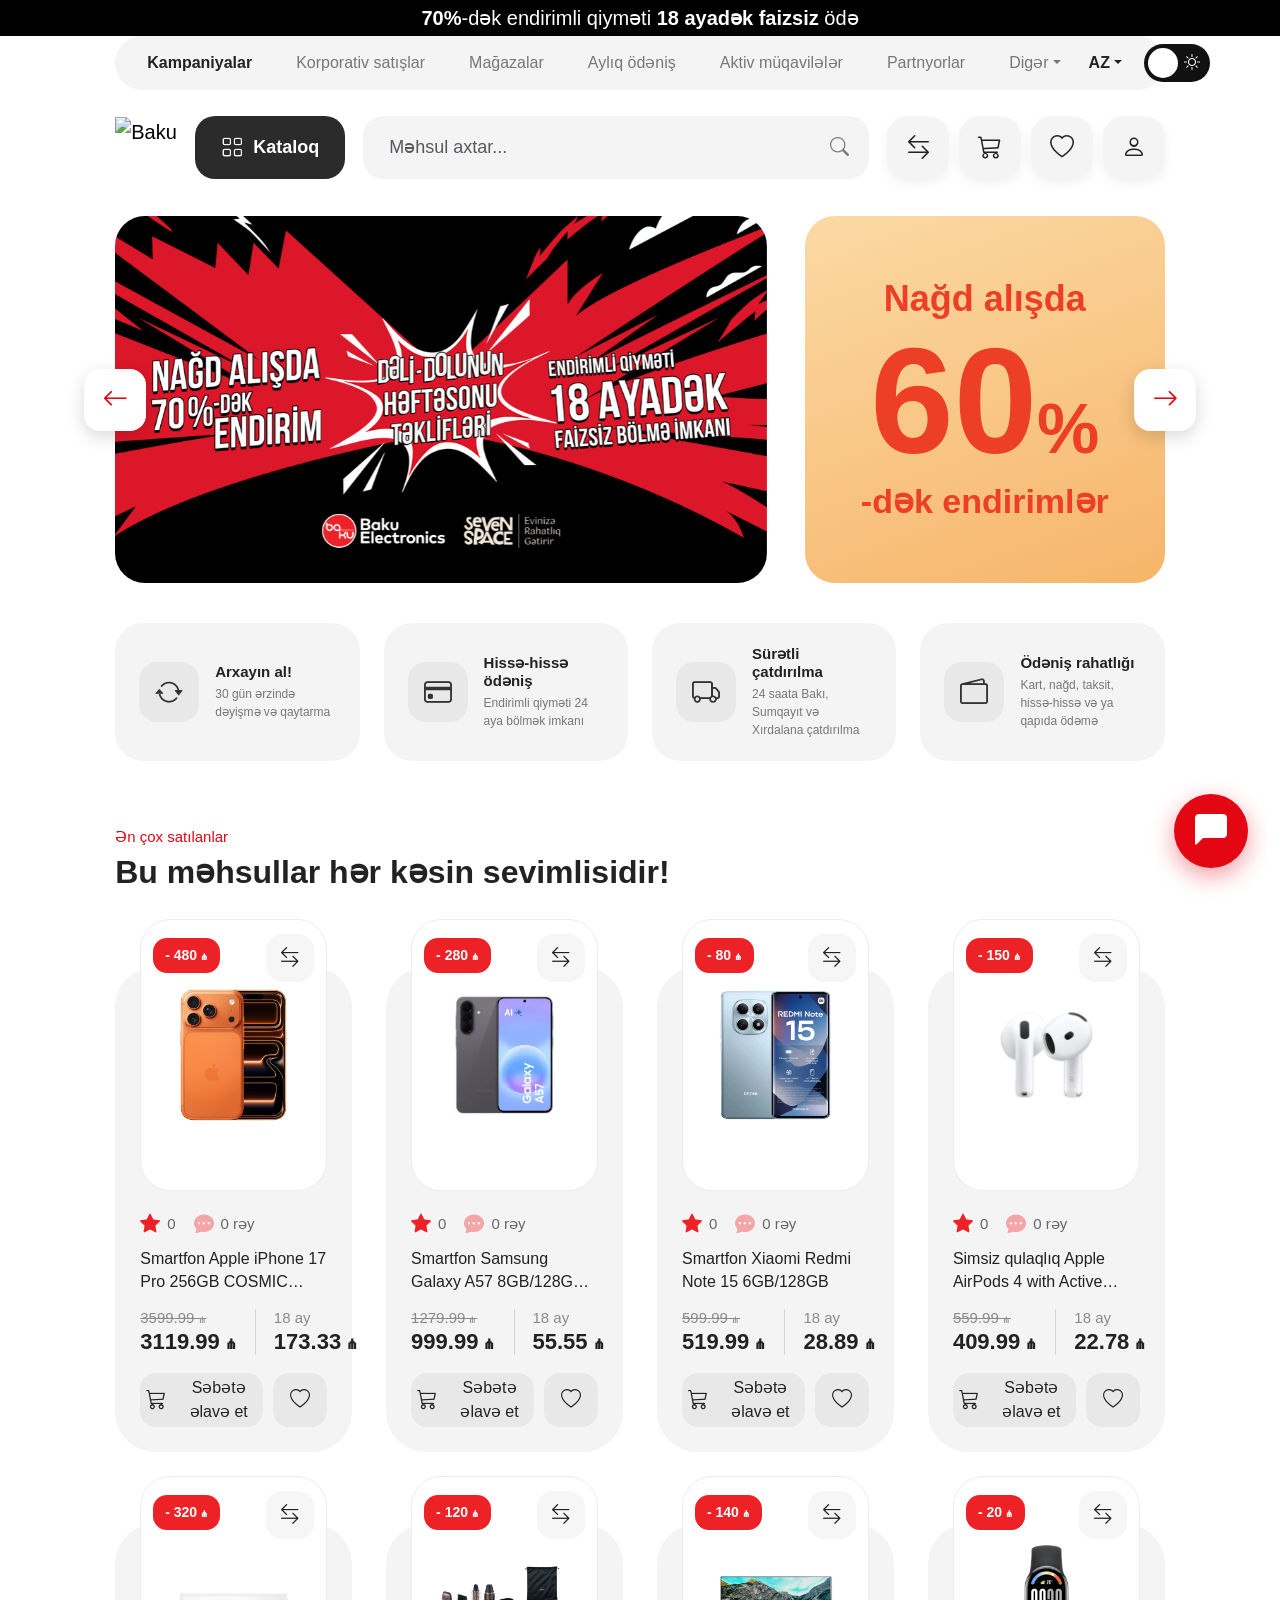
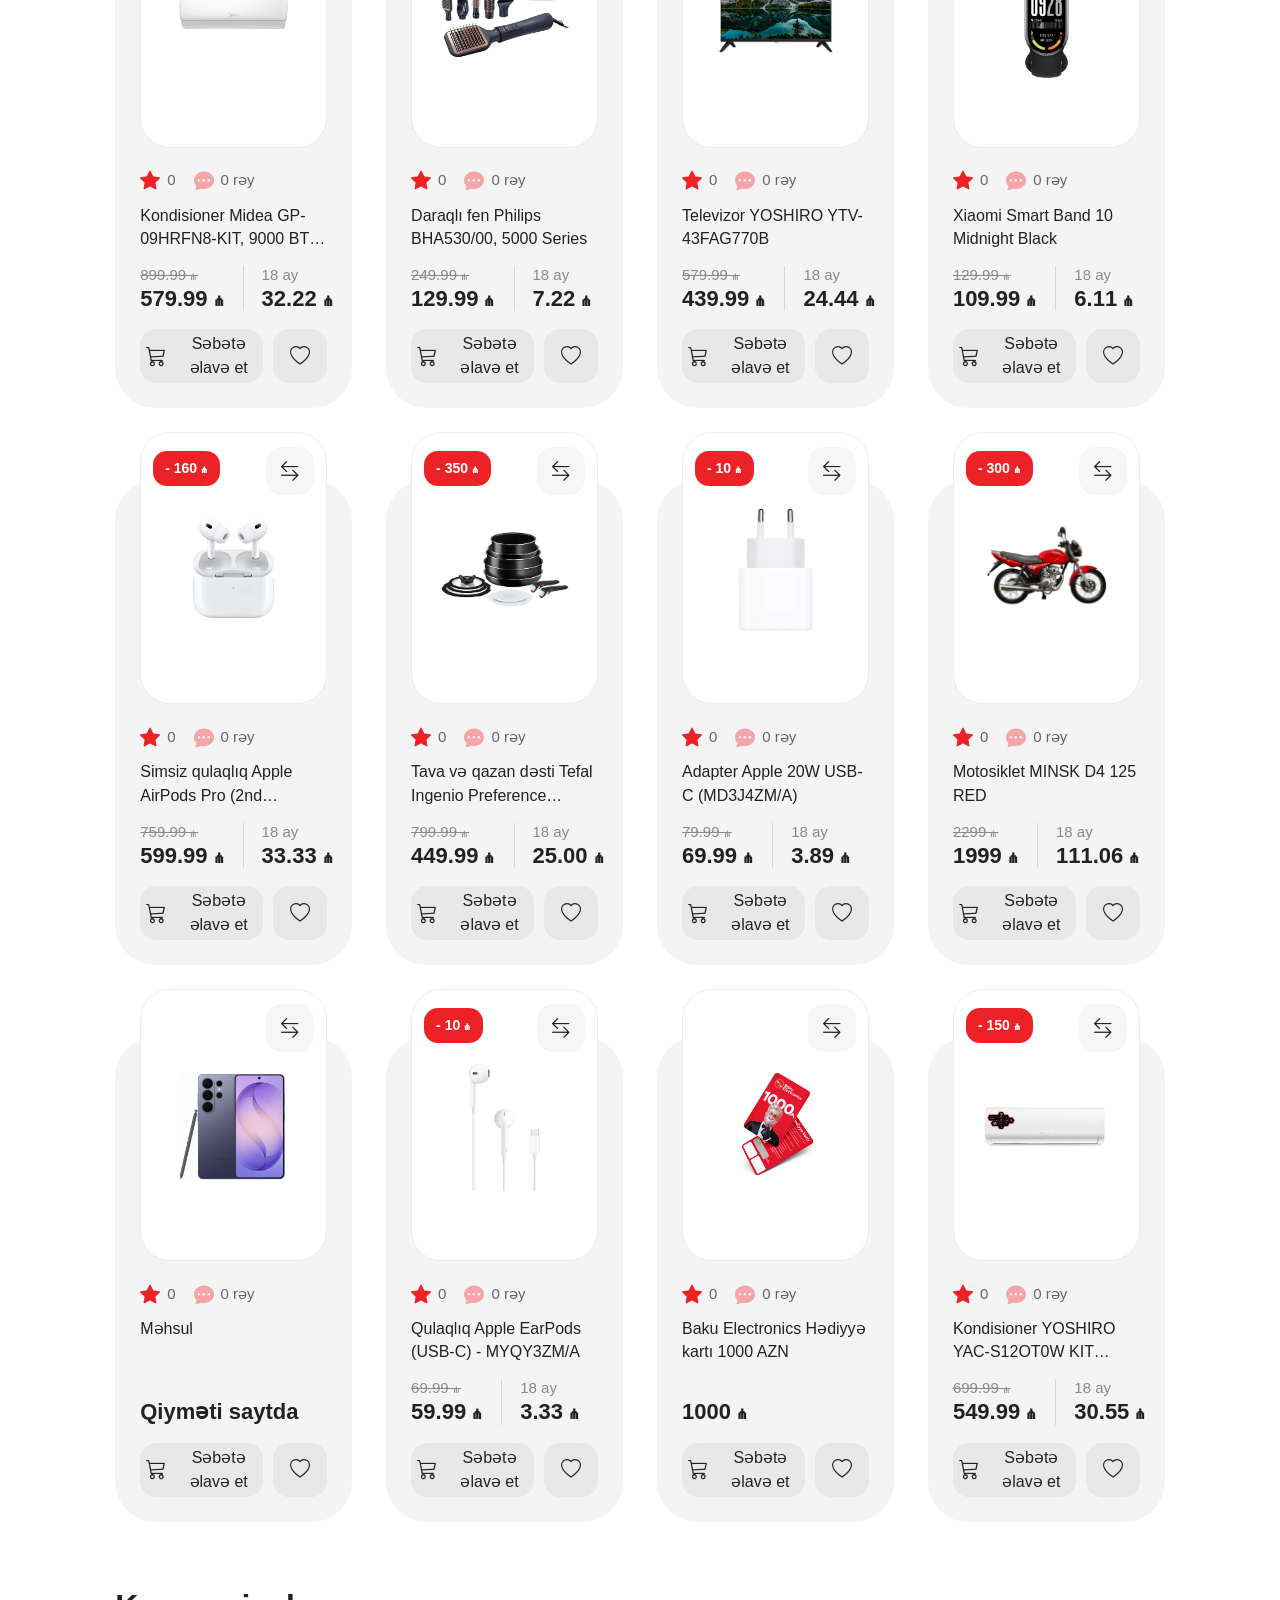
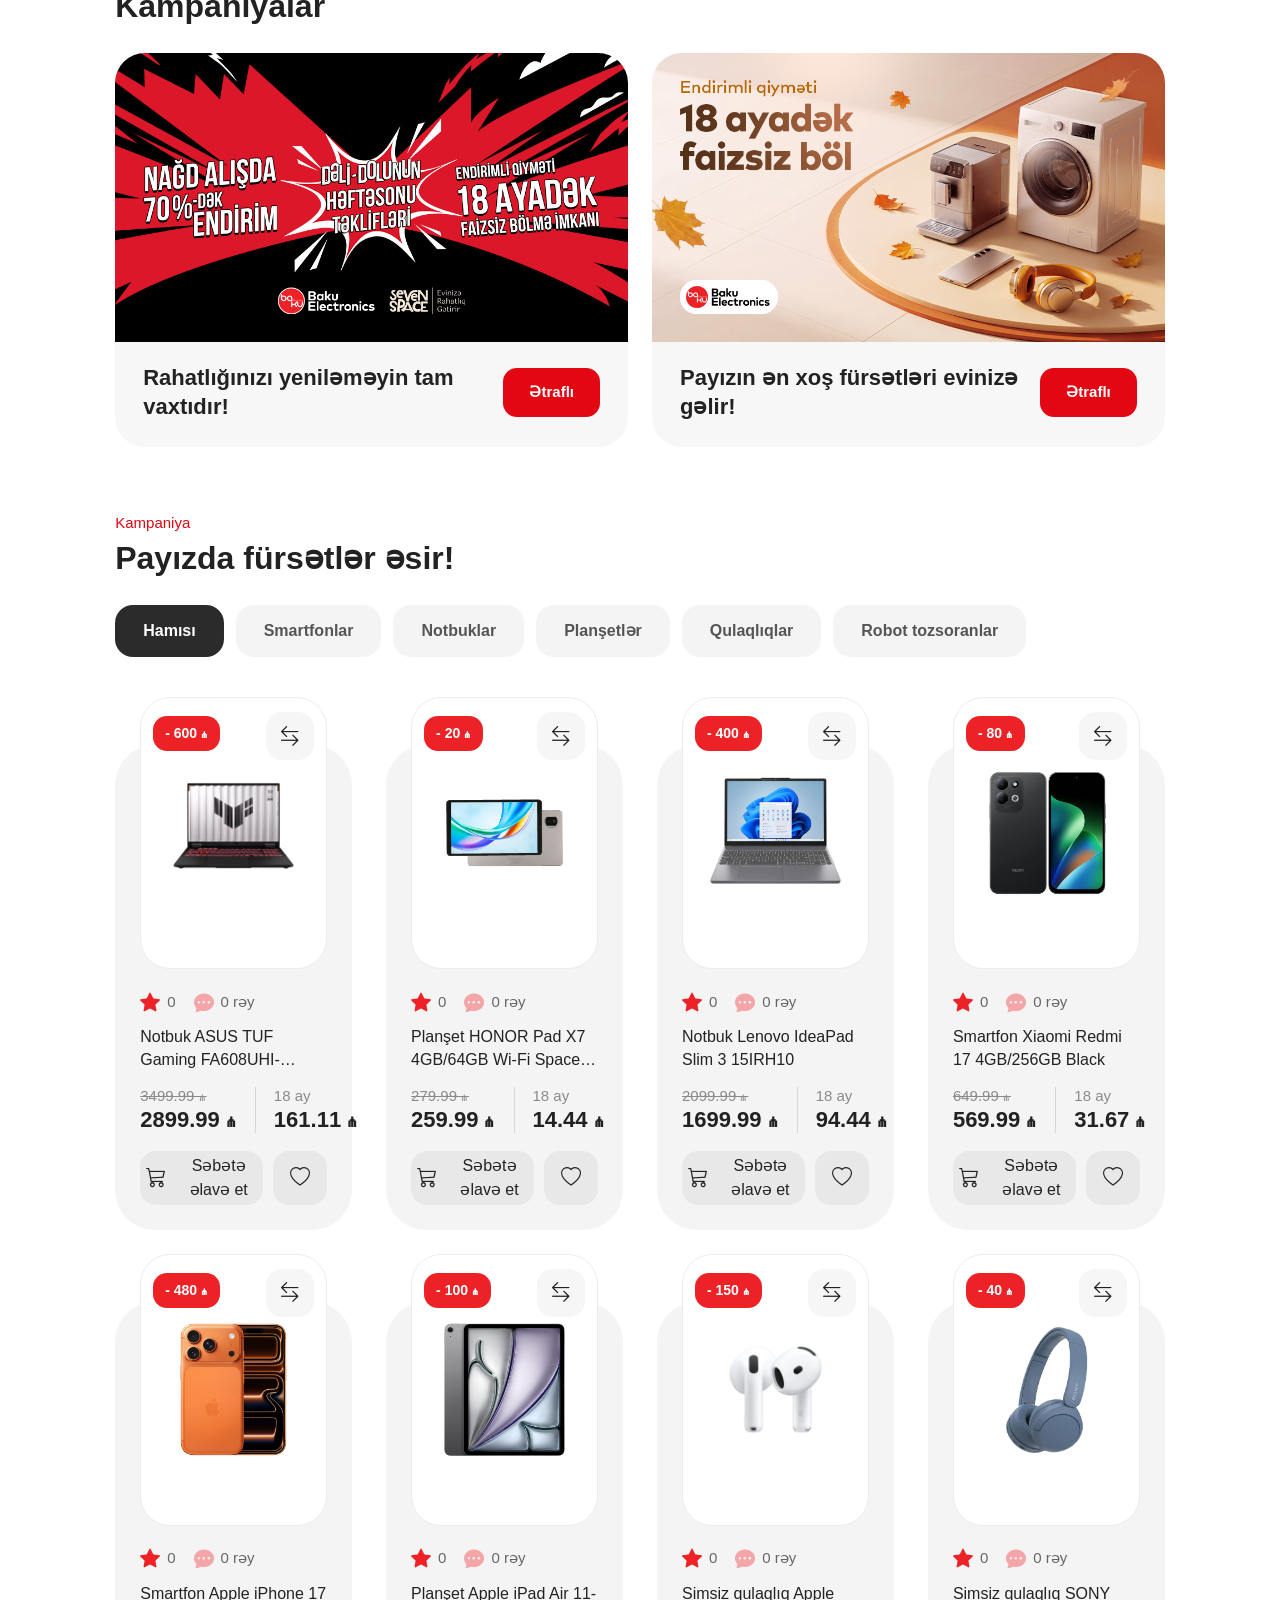
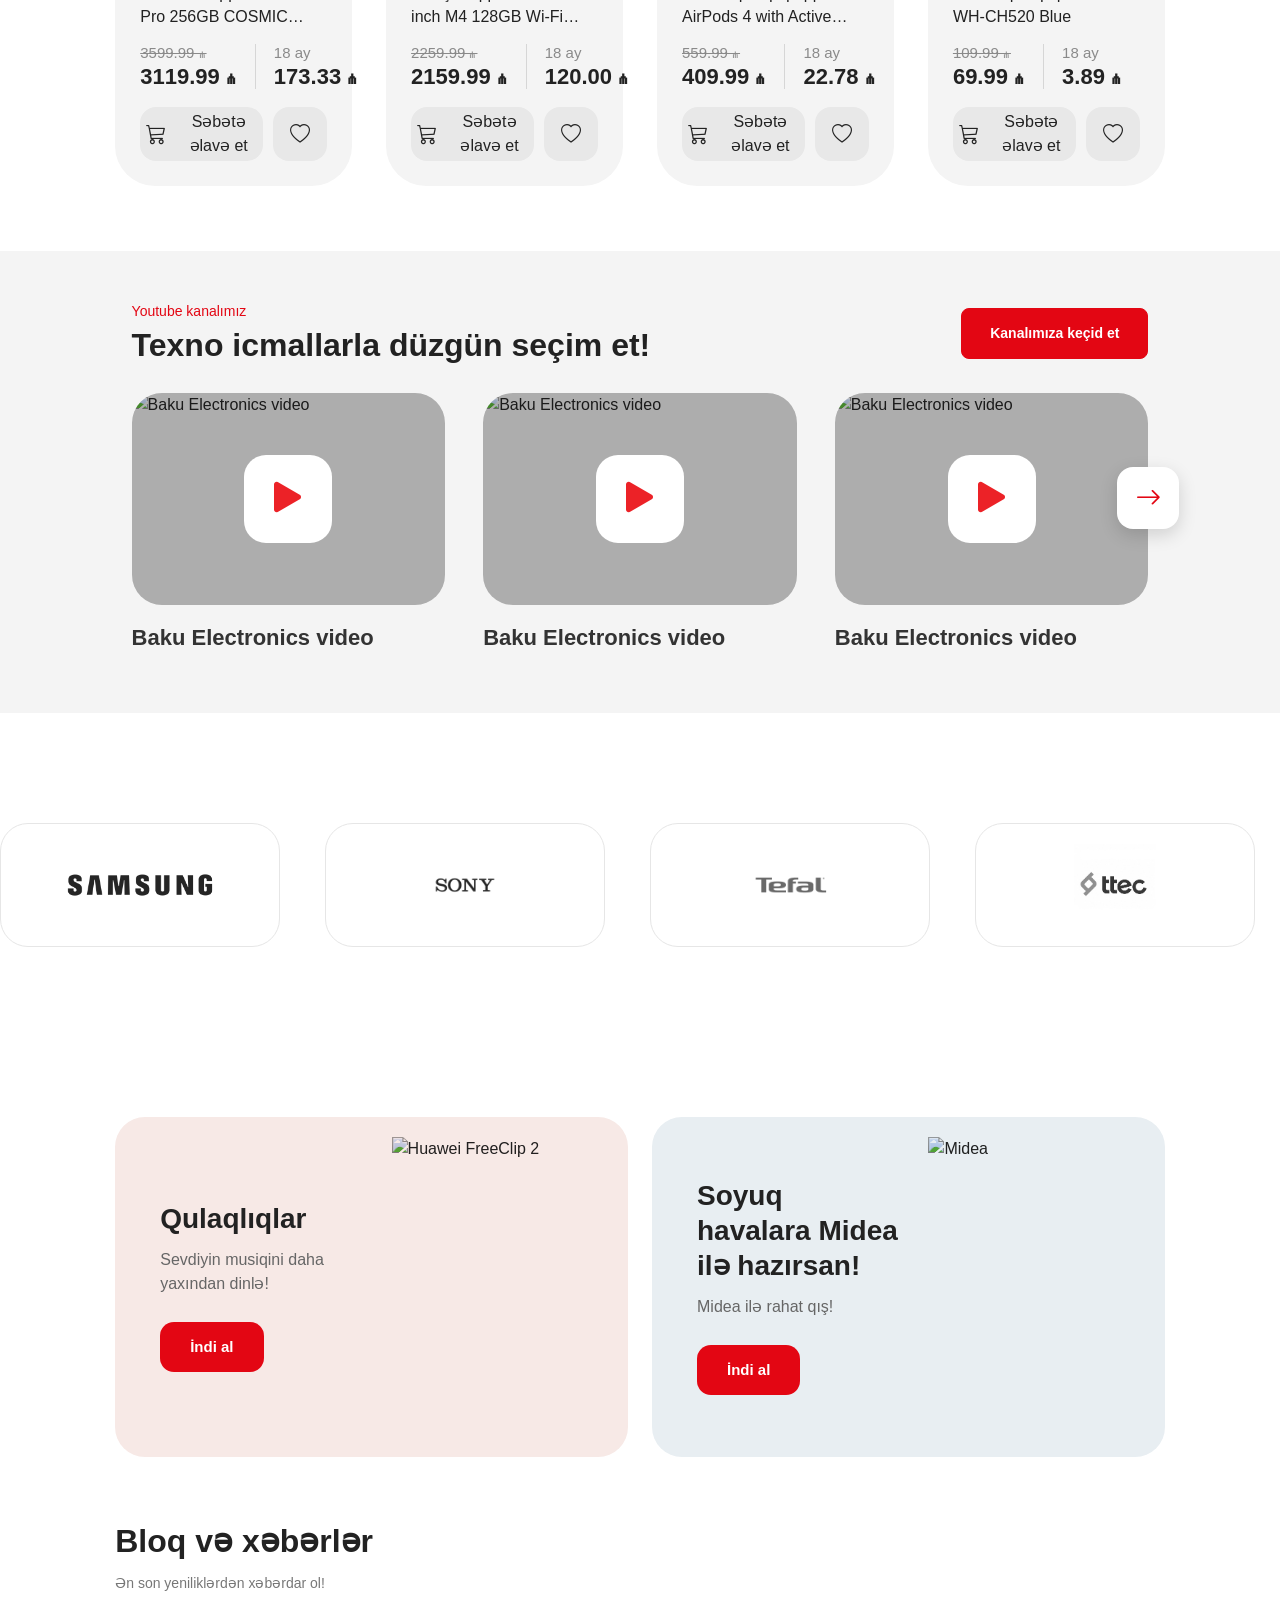
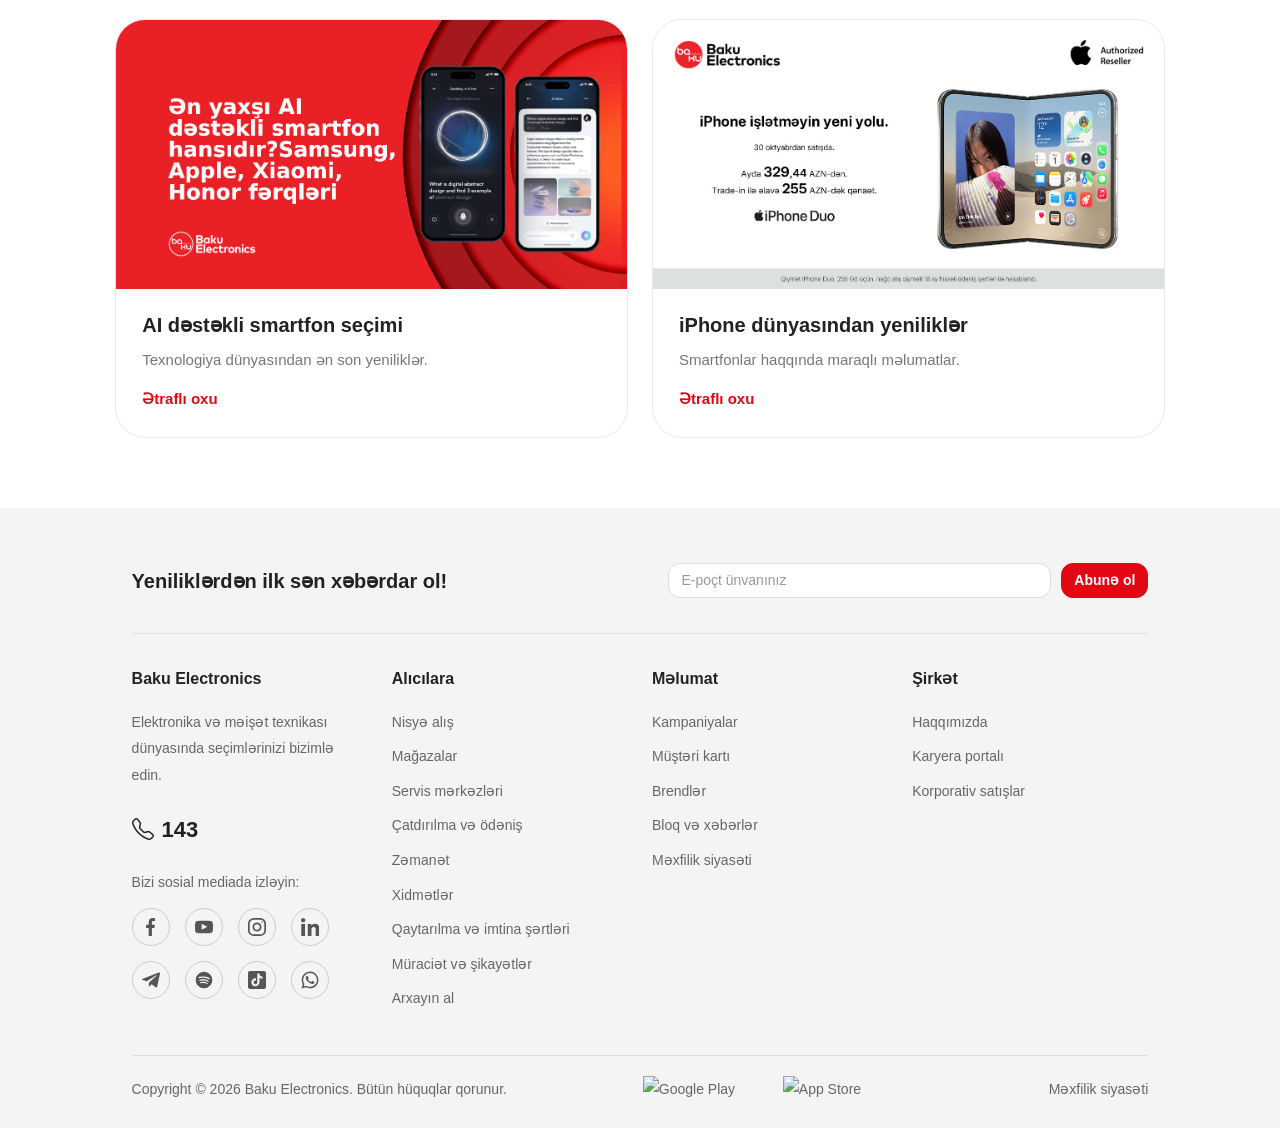
==== commit 75acac53: "Changes to product cards and the footer section" ====
--- a/index.html
+++ b/index.html
@@ -23,7 +23,7 @@
     <!-- ================= TOP BAR ================= -->
 
     <div class="top-bar">
-        <a href="https://www.bakuelectronics.az/kampaniyalar">
+        <a href="#">
             <strong>70%</strong>-dək endirimli qiyməti <strong>18 ayadək faizsiz</strong> ödə
         </a>
     </div>
@@ -37,19 +37,19 @@
 
                 <div class="nav-links">
 
-                    <a href="https://www.bakuelectronics.az/kampaniyalar" class="active">Kampaniyalar</a>
-                    <a href="https://www.bakuelectronics.az/korporativ-satishlar">Korporativ satışlar</a>
-                    <a href="https://www.bakuelectronics.az/magazalar">Mağazalar</a>
-                    <a href="https://www.bakuelectronics.az/ayliq-odenis">Aylıq ödəniş</a>
-                    <a href="https://www.bakuelectronics.az/aktiv-muqavileler">Aktiv müqavilələr</a>
-                    <a href="https://www.bakuelectronics.az/partnyorlar">Partnyorlar</a>
+                    <a href="#" class="active">Kampaniyalar</a>
+                    <a href="#">Korporativ satışlar</a>
+                    <a href="#">Mağazalar</a>
+                    <a href="#">Aylıq ödəniş</a>
+                    <a href="#">Aktiv müqavilələr</a>
+                    <a href="#">Partnyorlar</a>
 
                     <div class="dropdown">
                         <a href="#" class="dropdown-toggle" data-bs-toggle="dropdown" aria-expanded="false">Digər</a>
                         <ul class="dropdown-menu">
-                            <li><a class="dropdown-item" href="https://www.bakuelectronics.az/arxayin-al">Arxayın al</a></li>
-                            <li><a class="dropdown-item" href="https://www.bakuelectronics.az/musteri-karti">Müştəri kartı</a></li>
-                            <li><a class="dropdown-item" href="https://www.bakuelectronics.az/zemanet">Zəmanət</a></li>
+                            <li><a class="dropdown-item" href="#">Arxayın al</a></li>
+                            <li><a class="dropdown-item" href="#">Müştəri kartı</a></li>
+                            <li><a class="dropdown-item" href="#">Zəmanət</a></li>
                         </ul>
                     </div>
 
@@ -60,8 +60,8 @@
                     <div class="dropdown">
                         <a href="#" class="dropdown-toggle lang-toggle" data-bs-toggle="dropdown" aria-expanded="false">AZ</a>
                         <ul class="dropdown-menu dropdown-menu-end">
-                            <li><a class="dropdown-item" href="https://www.bakuelectronics.az/">AZ</a></li>
-                            <li><a class="dropdown-item" href="https://www.bakuelectronics.az/ru">RU</a></li>
+                            <li><a class="dropdown-item" href="#">AZ</a></li>
+                            <li><a class="dropdown-item" href="#">RU</a></li>
                         </ul>
                     </div>
 
@@ -83,7 +83,7 @@
         <div class="container-fluid">
             <nav class="navbar navbar-expand-lg">
 
-                <a class="navbar-brand" href="https://www.bakuelectronics.az/">
+                <a class="navbar-brand" href="#">
                     <img src="https://media.bakuelectronics.az/media/logo/baku-electronics-logo_QJeQcxF.svg"
                         alt="Baku Electronics">
                 </a>
@@ -97,28 +97,11 @@
 
                     <div class="header-actions d-flex flex-column flex-lg-row align-items-lg-center">
 
-                        <!-- Kataloq menyusu -->
-                        <div class="dropdown">
-                            <button class="btn btn-dark btn-catalog" type="button" data-bs-toggle="dropdown"
-                                aria-expanded="false">
-                                <i class="bi bi-grid"></i>
-                                Kataloq
-                            </button>
-                            <ul class="dropdown-menu catalog-menu">
-                                <li><h6 class="dropdown-header">Kateqoriyalar</h6></li>
-                                <li><a class="dropdown-item" href="#">Smartfonlar</a></li>
-                                <li><a class="dropdown-item" href="#">Notbuklar</a></li>
-                                <li><a class="dropdown-item" href="#">Planşetlər</a></li>
-                                <li><a class="dropdown-item" href="#">Kompüterlər</a></li>
-                                <li><a class="dropdown-item" href="#">Televizorlar</a></li>
-                                <li><a class="dropdown-item" href="#">Ev kinoteatrları</a></li>
-                                <li><a class="dropdown-item" href="#">Qadjetlər</a></li>
-                                <li><a class="dropdown-item" href="#">Məişət texnikası</a></li>
-                                <li><a class="dropdown-item" href="#">Kondisionerlər</a></li>
-                                <li><a class="dropdown-item" href="#">Mətbəx</a></li>
-                                <li><a class="dropdown-item" href="#">Gözəllik və qulluq</a></li>
-                            </ul>
-                        </div>
+                        <!-- Kataloq düyməsi -->
+                        <button class="btn btn-dark btn-catalog" id="catalogBtn" type="button" aria-expanded="false" aria-controls="catalogPanel">
+                            <i class="bi bi-grid"></i>
+                            <span>Kataloq</span>
+                        </button>
 
                         <form class="header-search">
                             <input class="form-control" type="search" placeholder="Məhsul axtar...">
@@ -129,7 +112,7 @@
 
                         <div class="header-icons">
 
-                            <a href="https://www.bakuelectronics.az/catalog/muqayise-et" class="icon-btn" title="Müqayisə">
+                            <a href="#" class="icon-btn" title="Müqayisə">
                                 <i class="bi bi-arrow-left-right"></i>
                             </a>
 
@@ -144,7 +127,7 @@
                                 </div>
                             </div>
 
-                            <a href="https://www.bakuelectronics.az/sevimli-mehsullar" class="icon-btn" title="Seçilmişlər">
+                            <a href="#" class="icon-btn" title="Seçilmişlər">
                                 <i class="bi bi-heart"></i>
                             </a>
 
@@ -158,6 +141,45 @@
                 </div>
 
             </nav>
+
+            <!-- Kataloq mega-menyusu -->
+            <div class="catalog-panel" id="catalogPanel">
+                <div class="catalog-cats">
+<button type="button" class="catalog-cat active" data-cat="0"><i class="bi bi-phone"></i><span>Smartfonlar və planşetlər</span></button>
+<button type="button" class="catalog-cat" data-cat="1"><i class="bi bi-laptop"></i><span>Notbuklar və kompüter texnikası</span></button>
+<button type="button" class="catalog-cat" data-cat="2"><i class="bi bi-controller"></i><span>Oyun konsolları və aksessuarlar</span></button>
+<button type="button" class="catalog-cat" data-cat="3"><i class="bi bi-tv"></i><span>TV, audio və video</span></button>
+<button type="button" class="catalog-cat" data-cat="4"><i class="bi bi-boxes"></i><span>Böyük məişət texnikası</span></button>
+<button type="button" class="catalog-cat" data-cat="5"><i class="bi bi-cup-hot"></i><span>Kiçik məişət texnikası</span></button>
+<button type="button" class="catalog-cat" data-cat="6"><i class="bi bi-thermometer-snow"></i><span>İqlim texnikası</span></button>
+<button type="button" class="catalog-cat" data-cat="7"><i class="bi bi-scissors"></i><span>Gözəllik və baxım</span></button>
+<button type="button" class="catalog-cat" data-cat="8"><i class="bi bi-car-front"></i><span>Avto və moto</span></button>
+<button type="button" class="catalog-cat" data-cat="9"><i class="bi bi-heart-pulse"></i><span>Tibbi məhsullar</span></button>
+<button type="button" class="catalog-cat" data-cat="10"><i class="bi bi-house-heart"></i><span>Ev və bağ</span></button>
+<button type="button" class="catalog-cat" data-cat="11"><i class="bi bi-lamp"></i><span>Mebel, tekstil və dekor</span></button>
+<button type="button" class="catalog-cat" data-cat="12"><i class="bi bi-cup-straw"></i><span>Qab-qacaq, tava-qazan</span></button>
+<button type="button" class="catalog-cat" data-cat="13"><i class="bi bi-balloon"></i><span>Uşaq aləmi</span></button>
+                </div>
+                <div class="catalog-subs">
+<div class="catalog-sub active" data-cat="0"><div class="catalog-col"><div class="catalog-group"><h6><a href="#">Smartfonlar</a></h6><ul><li><a href="#">Apple</a></li><li><a href="#">Samsung</a></li><li><a href="#">Xiaomi</a></li><li><a href="#">Huawei</a></li><li><a href="#">Motorola</a></li><li><a href="#">HONOR</a></li><li><a href="#">Poco</a></li><li><a href="#">Infinix</a></li><li><a href="#">Tecno</a></li><li><a href="#">Vivo</a></li><li><a href="#">Nokia</a></li><li><a href="#">Bütün brendlər</a></li></ul></div><div class="catalog-group"><h6><a href="#">Qulaqlıqlar</a></h6><ul><li><a href="#">Simsiz qulaqlıqlar</a></li><li><a href="#">Simli qulaqlıqlar</a></li><li><a href="#">Uşaqlar üçün qulaqlıqlar</a></li><li><a href="#">Oyun üçün qulaqlıqlar</a></li><li><a href="#">Bütün qulaqlıqlar</a></li></ul></div><div class="catalog-group"><h6><a href="#">Ev və ofis telefonları</a></h6></div></div><div class="catalog-col"><div class="catalog-group"><h6><a href="#">Planşetlər</a></h6><ul><li><a href="#">Apple</a></li><li><a href="#">Samsung</a></li><li><a href="#">Xiaomi</a></li><li><a href="#">Lenovo</a></li><li><a href="#">Huawei</a></li><li><a href="#">Poco</a></li><li><a href="#">Bütün brendlər</a></li></ul></div><div class="catalog-group"><h6><a href="#">Düyməli telefonlar</a></h6><ul><li><a href="#">Energizer</a></li><li><a href="#">Nokia</a></li><li><a href="#">Panasonic</a></li><li><a href="#">Bütün brendlər</a></li></ul></div><div class="catalog-group"><h6><a href="#">Qol saatları</a></h6><ul><li><a href="#">Kişi saatları</a></li><li><a href="#">Qadın saatları</a></li><li><a href="#">Uşaq saatları</a></li><li><a href="#">Bütün saatlar</a></li></ul></div></div><div class="catalog-col"><div class="catalog-group"><h6><a href="#">Smart saatlar</a></h6><ul><li><a href="#">Apple</a></li><li><a href="#">Borofone</a></li><li><a href="#">Garmin</a></li><li><a href="#">Huawei</a></li><li><a href="#">Samsung</a></li><li><a href="#">Ttec</a></li><li><a href="#">Wonlex</a></li><li><a href="#">Xiaomi</a></li><li><a href="#">Smart saatlar üçün aksesuarlar</a></li><li><a href="#">Bütün brendlər</a></li></ul></div><div class="catalog-group"><h6><a href="#">Elektron kitablar</a></h6><ul><li><a href="#">PocketBook</a></li></ul></div><div class="catalog-group"><h6><a href="#">Aksesuarlar</a></h6><ul><li><a href="#">Telefon üçün keyslər</a></li><li><a href="#">Ekran qoruyucuları və plyonkalar</a></li><li><a href="#">Adapterlər</a></li><li><a href="#">USB-C və digər kabellər</a></li><li><a href="#">Simsiz enerji toplama cihazları</a></li><li><a href="#">Power Bank</a></li></ul></div></div></div>
+<div class="catalog-sub" data-cat="1"><div class="catalog-col"><div class="catalog-group"><h6><a href="#">Notbuklar</a></h6><ul><li><a href="#">Apple</a></li><li><a href="#">ASUS</a></li><li><a href="#">Lenovo</a></li><li><a href="#">HP</a></li><li><a href="#">Acer</a></li><li><a href="#">MSI</a></li><li><a href="#">Bütün brendlər</a></li></ul></div><div class="catalog-group"><h6><a href="#">Printerlər və skanerlər</a></h6><ul><li><a href="#">Lazer printerlər</a></li><li><a href="#">Mürəkkəbli printerlər</a></li><li><a href="#">Skanerlər</a></li></ul></div></div><div class="catalog-col"><div class="catalog-group"><h6><a href="#">Kompüterlər</a></h6><ul><li><a href="#">Monobloklar</a></li><li><a href="#">Stolüstü kompüterlər</a></li><li><a href="#">Mini PC</a></li></ul></div><div class="catalog-group"><h6><a href="#">Kompüter aksesuarları</a></h6><ul><li><a href="#">Siçanlar</a></li><li><a href="#">Klaviaturalar</a></li><li><a href="#">Veb kameralar</a></li><li><a href="#">Çantalar</a></li></ul></div></div><div class="catalog-col"><div class="catalog-group"><h6><a href="#">Monitorlar</a></h6><ul><li><a href="#">Oyun monitorları</a></li><li><a href="#">Ofis monitorları</a></li><li><a href="#">Bütün monitorlar</a></li></ul></div><div class="catalog-group"><h6><a href="#">Şəbəkə avadanlığı</a></h6><ul><li><a href="#">Routerlər</a></li><li><a href="#">Wi-Fi gücləndiriciləri</a></li></ul></div></div></div>
+<div class="catalog-sub" data-cat="2"><div class="catalog-col"><div class="catalog-group"><h6><a href="#">Oyun konsolları</a></h6><ul><li><a href="#">PlayStation</a></li><li><a href="#">Xbox</a></li><li><a href="#">Nintendo</a></li></ul></div></div><div class="catalog-col"><div class="catalog-group"><h6><a href="#">Oyun aksesuarları</a></h6><ul><li><a href="#">Joystiklər</a></li><li><a href="#">Oyun qulaqlıqları</a></li><li><a href="#">Oyun klaviaturaları</a></li></ul></div></div><div class="catalog-col"><div class="catalog-group"><h6><a href="#">Oyunlar</a></h6><ul><li><a href="#">PlayStation oyunları</a></li><li><a href="#">Xbox oyunları</a></li></ul></div></div></div>
+<div class="catalog-sub" data-cat="3"><div class="catalog-col"><div class="catalog-group"><h6><a href="#">Televizorlar</a></h6><ul><li><a href="#">Samsung</a></li><li><a href="#">LG</a></li><li><a href="#">Yoshiro</a></li><li><a href="#">TCL</a></li><li><a href="#">Hisense</a></li><li><a href="#">Bütün televizorlar</a></li></ul></div><div class="catalog-group"><h6><a href="#">TV aksesuarları</a></h6><ul><li><a href="#">Kronşteynlər</a></li><li><a href="#">Pultlar</a></li><li><a href="#">Kabellər</a></li></ul></div></div><div class="catalog-col"><div class="catalog-group"><h6><a href="#">Səs sistemləri</a></h6><ul><li><a href="#">Soundbarlar</a></li><li><a href="#">Bluetooth kolonkalar</a></li><li><a href="#">Ev kinoteatrları</a></li></ul></div></div><div class="catalog-col"><div class="catalog-group"><h6><a href="#">Proyektorlar</a></h6><ul><li><a href="#">Ev proyektorları</a></li><li><a href="#">Ofis proyektorları</a></li></ul></div></div></div>
+<div class="catalog-sub" data-cat="4"><div class="catalog-col"><div class="catalog-group"><h6><a href="#">Soyuducular</a></h6><ul><li><a href="#">Birqapılı</a></li><li><a href="#">İkiqapılı</a></li><li><a href="#">Side by Side</a></li></ul></div><div class="catalog-group"><h6><a href="#">Plitələr və sobalar</a></h6><ul><li><a href="#">Qaz plitələr</a></li><li><a href="#">Elektrik plitələr</a></li><li><a href="#">Sobalar</a></li></ul></div></div><div class="catalog-col"><div class="catalog-group"><h6><a href="#">Paltaryuyan maşınlar</a></h6><ul><li><a href="#">Dik yüklənən</a></li><li><a href="#">Önə yüklənən</a></li><li><a href="#">Qurutma maşınları</a></li></ul></div><div class="catalog-group"><h6><a href="#">Davlumbazlar</a></h6></div></div><div class="catalog-col"><div class="catalog-group"><h6><a href="#">Qabyuyan maşınlar</a></h6><ul><li><a href="#">Tam quraşdırılan</a></li><li><a href="#">Sərbəst dayanan</a></li></ul></div></div></div>
+<div class="catalog-sub" data-cat="5"><div class="catalog-col"><div class="catalog-group"><h6><a href="#">Tozsoranlar</a></h6><ul><li><a href="#">Robot tozsoranlar</a></li><li><a href="#">Şaquli tozsoranlar</a></li><li><a href="#">Yuyucu tozsoranlar</a></li><li><a href="#">Bütün tozsoranlar</a></li></ul></div></div><div class="catalog-col"><div class="catalog-group"><h6><a href="#">Ütülər</a></h6><ul><li><a href="#">Buxarlı ütülər</a></li><li><a href="#">Buxar generatorları</a></li></ul></div></div><div class="catalog-col"><div class="catalog-group"><h6><a href="#">Mətbəx texnikası</a></h6><ul><li><a href="#">Blenderlər</a></li><li><a href="#">Qəhvə maşınları</a></li><li><a href="#">Çaydanlar</a></li><li><a href="#">Toasterlər</a></li><li><a href="#">Mikserlər</a></li><li><a href="#">Multibişiricilər</a></li></ul></div></div></div>
+<div class="catalog-sub" data-cat="6"><div class="catalog-col"><div class="catalog-group"><h6><a href="#">Kondisionerlər</a></h6><ul><li><a href="#">Midea</a></li><li><a href="#">Yoshiro</a></li><li><a href="#">Samsung</a></li><li><a href="#">Bosch</a></li><li><a href="#">Bütün kondisionerlər</a></li></ul></div><div class="catalog-group"><h6><a href="#">Havanı təmizləyənlər</a></h6><ul><li><a href="#">Havatəmizləyicilər</a></li><li><a href="#">Rütubətləndiricilər</a></li></ul></div></div><div class="catalog-col"><div class="catalog-group"><h6><a href="#">Kombilər</a></h6><ul><li><a href="#">Midea</a></li><li><a href="#">Bütün kombilər</a></li></ul></div><div class="catalog-group"><h6><a href="#">Ventilyatorlar</a></h6></div></div><div class="catalog-col"><div class="catalog-group"><h6><a href="#">İstilik cihazları</a></h6><ul><li><a href="#">Yağ radiatorları</a></li><li><a href="#">Konvektorlar</a></li><li><a href="#">Elektrik sobaları</a></li></ul></div></div></div>
+<div class="catalog-sub" data-cat="7"><div class="catalog-col"><div class="catalog-group"><h6><a href="#">Saç baxımı</a></h6><ul><li><a href="#">Saç qurudanlar</a></li><li><a href="#">Saç düzəldənlər</a></li><li><a href="#">Daraqlı fenlər</a></li></ul></div></div><div class="catalog-col"><div class="catalog-group"><h6><a href="#">Üz və bədən</a></h6><ul><li><a href="#">Üzqırxanlar</a></li><li><a href="#">Epilyatorlar</a></li><li><a href="#">Trimmerlər</a></li></ul></div></div><div class="catalog-col"><div class="catalog-group"><h6><a href="#">Ağız qulluğu</a></h6><ul><li><a href="#">Diş fırçaları</a></li><li><a href="#">İrriqatorlar</a></li></ul></div></div></div>
+<div class="catalog-sub" data-cat="8"><div class="catalog-col"><div class="catalog-group"><h6><a href="#">Motosikletlər</a></h6><ul><li><a href="#">Minsk</a></li><li><a href="#">Bütün motosikletlər</a></li></ul></div></div><div class="catalog-col"><div class="catalog-group"><h6><a href="#">Elektrik nəqliyyat</a></h6><ul><li><a href="#">Elektrik skuterlər</a></li><li><a href="#">Elektrik velosipedlər</a></li></ul></div></div><div class="catalog-col"><div class="catalog-group"><h6><a href="#">Avto aksesuarlar</a></h6><ul><li><a href="#">Video registratorlar</a></li><li><a href="#">Avto kompressorlar</a></li></ul></div></div></div>
+<div class="catalog-sub" data-cat="9"><div class="catalog-col"><div class="catalog-group"><h6><a href="#">Ölçü cihazları</a></h6><ul><li><a href="#">Tonometrlər</a></li><li><a href="#">Qlükometrlər</a></li><li><a href="#">Termometrlər</a></li></ul></div></div><div class="catalog-col"><div class="catalog-group"><h6><a href="#">Müalicə cihazları</a></h6><ul><li><a href="#">İnhalyatorlar</a></li><li><a href="#">Masajorlar</a></li></ul></div></div><div class="catalog-col"></div></div>
+<div class="catalog-sub" data-cat="10"><div class="catalog-col"><div class="catalog-group"><h6><a href="#">Bağ avadanlığı</a></h6><ul><li><a href="#">Biçən maşınlar</a></li><li><a href="#">Su nasosları</a></li></ul></div></div><div class="catalog-col"><div class="catalog-group"><h6><a href="#">Alətlər</a></h6><ul><li><a href="#">Drellər</a></li><li><a href="#">Perforatorlar</a></li><li><a href="#">Alət dəstləri</a></li></ul></div></div><div class="catalog-col"></div></div>
+<div class="catalog-sub" data-cat="11"><div class="catalog-col"><div class="catalog-group"><h6><a href="#">Mebel</a></h6><ul><li><a href="#">Divanlar</a></li><li><a href="#">Çarpayılar</a></li><li><a href="#">Masalar</a></li></ul></div></div><div class="catalog-col"><div class="catalog-group"><h6><a href="#">Tekstil</a></h6><ul><li><a href="#">Yataq dəstləri</a></li><li><a href="#">Pərdələr</a></li><li><a href="#">Xalçalar</a></li></ul></div></div><div class="catalog-col"><div class="catalog-group"><h6><a href="#">Dekor</a></h6><ul><li><a href="#">İşıqlandırma</a></li><li><a href="#">Güzgülər</a></li></ul></div></div></div>
+<div class="catalog-sub" data-cat="12"><div class="catalog-col"><div class="catalog-group"><h6><a href="#">Tava və qazanlar</a></h6><ul><li><a href="#">Tava və qazan dəstləri</a></li><li><a href="#">Tavalar</a></li><li><a href="#">Qazanlar</a></li></ul></div></div><div class="catalog-col"><div class="catalog-group"><h6><a href="#">Qab-qacaq</a></h6><ul><li><a href="#">Nahar dəstləri</a></li><li><a href="#">Fincan və stəkanlar</a></li></ul></div></div><div class="catalog-col"><div class="catalog-group"><h6><a href="#">Mətbəx ləvazimatları</a></h6><ul><li><a href="#">Bıçaqlar</a></li><li><a href="#">Mətbəx təşkilatçıları</a></li></ul></div></div></div>
+<div class="catalog-sub" data-cat="13"><div class="catalog-col"><div class="catalog-group"><h6><a href="#">Oyuncaqlar</a></h6><ul><li><a href="#">Konstruktorlar</a></li><li><a href="#">Kuklalar</a></li><li><a href="#">Maşınlar</a></li></ul></div></div><div class="catalog-col"><div class="catalog-group"><h6><a href="#">Uşaq nəqliyyatı</a></h6><ul><li><a href="#">Uşaq arabaları</a></li><li><a href="#">Velosipedlər</a></li></ul></div></div><div class="catalog-col"><div class="catalog-group"><h6><a href="#">Uşaq texnikası</a></h6><ul><li><a href="#">Uşaq saatları</a></li><li><a href="#">Uşaq planşetləri</a></li></ul></div></div></div>
+                </div>
+                <a class="catalog-promo" href="#">
+                    <img src="Assets/İmage/Banner-slide/923x520_payız.webp" alt="Kampaniya">
+                </a>
+            </div>
         </div>
     </header>
 
@@ -169,7 +191,7 @@
 
             <div class="hero-grid">
 
-            <div id="mainCarousel" class="carousel slide" data-bs-ride="carousel">
+            <div id="mainCarousel" class="carousel slide" data-bs-ride="carousel" data-bs-interval="4500" data-bs-touch="true">
 
             <div class="carousel-indicators">
                 <button type="button" data-bs-target="#mainCarousel" data-bs-slide-to="0" class="active" aria-label="Slayd 1"></button>
@@ -203,157 +225,157 @@
             <div class="carousel-inner">
 
                 <div class="carousel-item active">
-                    <a href="https://www.bakuelectronics.az/kampaniyalar/heftesonunu-delu-dolu-yasha">
+                    <a href="#">
                         <img src="Assets/İmage/Banner-slide/923x520-heftesonunu-dolu-dolu-yasha.webp" alt="Həftəsonu kampaniyası">
                     </a>
                 </div>
 
                 <div class="carousel-item">
-                    <a href="https://www.bakuelectronics.az/axtaris-neticesi?name=Smartfon%20Apple%20iPhone%20Duo">
+                    <a href="#">
                         <img src="Assets/İmage/Banner-slide/Veb_sayt_temp_923_x_520_duo_2.webp" alt="Kampaniya banneri">
                     </a>
                 </div>
 
                 <div class="carousel-item">
-                    <a href="https://www.bakuelectronics.az/kampaniyalar/samsungdan-evini-silib-supurecek-teklif">
+                    <a href="#">
                         <img src="Assets/İmage/Banner-slide/923x520-samsungdan-teklif13.webp" alt="Samsung təklifləri">
                     </a>
                 </div>
 
                 <div class="carousel-item">
-                    <a href="https://www.bakuelectronics.az/kampaniyalar/payizda-fursetler-esir">
+                    <a href="#">
                         <img src="Assets/İmage/Banner-slide/923x520_payız.webp" alt="Payız kampaniyası">
                     </a>
                 </div>
 
                 <div class="carousel-item">
-                    <a href="https://www.bakuelectronics.az/kampaniyalar/payiz-evine-gelir">
+                    <a href="#">
                         <img src="Assets/İmage/Banner-slide/Payız_evinə_gəlsin923x520.webp" alt="Payız evinə gəlsin">
                     </a>
                 </div>
 
                 <div class="carousel-item">
-                    <a href="https://www.bakuelectronics.az/kampaniyalar/her-bir-eve-dream-lazimdir">
+                    <a href="#">
                         <img src="Assets/İmage/Banner-slide/923x520-her-bir-eve-dream-lazimdir_24.webp" alt="Kampaniya banneri">
                     </a>
                 </div>
 
                 <div class="carousel-item">
-                    <a href="https://www.bakuelectronics.az/kampaniyalar/gozellik-qullugu-serfeli-teklifler">
+                    <a href="#">
                         <img src="Assets/İmage/Banner-slide/923x520_26_iyo.webp" alt="Kampaniya banneri">
                     </a>
                 </div>
 
                 <div class="carousel-item">
-                    <a href="https://www.bakuelectronics.az/kampaniyalar/samsung-aksesuar-modellerine-ozel-teklif">
+                    <a href="#">
                         <img src="Assets/İmage/Banner-slide/923x520_samsung.webp" alt="Samsung kampaniyası">
                     </a>
                 </div>
 
                 <div class="carousel-item">
-                    <a href="https://www.bakuelectronics.az/kampaniyalar/acer-brendinden-xususi-teklif">
+                    <a href="#">
                         <img src="Assets/İmage/Banner-slide/Veb_sayt_temp_923_x_520_ACER.webp" alt="Acer kampaniyası">
                     </a>
                 </div>
 
                 <div class="carousel-item">
-                    <a href="https://www.bakuelectronics.az/kampaniyalar/herkesin-birinci-secimi">
+                    <a href="#">
                         <img src="Assets/İmage/Banner-slide/923x520_haier.webp" alt="Haier kampaniyası">
                     </a>
                 </div>
 
                 <div class="carousel-item">
-                    <a href="https://www.bakuelectronics.az/kampaniyalar/peshakar-qulluq-mehsullarina-endirim">
+                    <a href="#">
                         <img src="Assets/İmage/Banner-slide/923x520-philips_23.webp" alt="Philips kampaniyası">
                     </a>
                 </div>
 
                 <div class="carousel-item">
-                    <a href="https://www.bakuelectronics.az/kampaniyalar/secilmis-notbuk-modellerine-ozel-kampaniya">
+                    <a href="#">
                         <img src="Assets/İmage/Banner-slide/923x520_12not.webp" alt="Kampaniya banneri">
                     </a>
                 </div>
 
                 <div class="carousel-item">
-                    <a href="https://www.bakuelectronics.az/kampaniyalar/motoverse-ile-hersey-yolunda">
+                    <a href="#">
                         <img src="Assets/İmage/Banner-slide/KV_Hər_şey_yolunda_payız_923_520_.webp" alt="Payız kampaniyası">
                     </a>
                 </div>
 
                 <div class="carousel-item">
-                    <a href="https://www.bakuelectronics.az/kampaniyalar/seven-space-lefard-xususi-endirim">
+                    <a href="#">
                         <img src="Assets/İmage/Banner-slide/923ч520Lefard_barand_üeek_copy.webp" alt="Lefard kampaniyası">
                     </a>
                 </div>
 
                 <div class="carousel-item">
-                    <a href="https://www.bakuelectronics.az/kampaniyalar/lg-wash-tower-ai">
+                    <a href="#">
                         <img src="Assets/İmage/Banner-slide/923x520_lg.webp" alt="LG kampaniyası">
                     </a>
                 </div>
 
                 <div class="carousel-item">
-                    <a href="https://www.bakuelectronics.az/kampaniyalar/trade-in-samsung">
+                    <a href="#">
                         <img src="Assets/İmage/Banner-slide/923x520-TRade_in_samsung_1.webp" alt="Samsung Trade In">
                     </a>
                 </div>
 
                 <div class="carousel-item">
-                    <a href="https://www.bakuelectronics.az/kampaniyalar/axtardiqini-tapacaqsan">
+                    <a href="#">
                         <img src="Assets/İmage/Banner-slide/923x520_20.webp" alt="Kampaniya banneri">
                     </a>
                 </div>
 
                 <div class="carousel-item">
-                    <a href="https://www.bakuelectronics.az/kampaniyalar/midea-kombileri">
+                    <a href="#">
                         <img src="Assets/İmage/Banner-slide/Midea_923x520.webp" alt="Midea kampaniyası">
                     </a>
                 </div>
 
                 <div class="carousel-item">
-                    <a href="https://www.bakuelectronics.az/kampaniyalar/hp-notbuklari-guc-dizayn-etibarliliq">
+                    <a href="#">
                         <img src="Assets/İmage/Banner-slide/veb_sayt_923_x_520_hp_temp_update.webp" alt="HP kampaniyası">
                     </a>
                 </div>
 
                 <div class="carousel-item">
-                    <a href="https://www.bakuelectronics.az/kampaniyalar/hp-printer">
+                    <a href="#">
                         <img src="Assets/İmage/Banner-slide/IMG_3129.webp" alt="Kampaniya banneri">
                     </a>
                 </div>
 
                 <div class="carousel-item">
-                    <a href="https://www.bakuelectronics.az/kampaniyalar/samsung-rgb-texnology">
+                    <a href="#">
                         <img src="Assets/İmage/Banner-slide/923x520samsung_tv.jpg" alt="Samsung televizor">
                     </a>
                 </div>
 
                 <div class="carousel-item">
-                    <a href="https://www.bakuelectronics.az/kampaniyalar/acer-alana-hediyyeli-teklif">
+                    <a href="#">
                         <img src="Assets/İmage/Banner-slide/Acer_alana_hədiyyəli_təklif923x520.png" alt="Acer kampaniyası">
                     </a>
                 </div>
 
                 <div class="carousel-item">
-                    <a href="https://www.bakuelectronics.az/kampaniyalar/tineco-tozsoranlari">
+                    <a href="#">
                         <img src="Assets/İmage/Banner-slide/923x520-Tineco_payiz_copy_2.webp" alt="Tineco kampaniyası">
                     </a>
                 </div>
 
                 <div class="carousel-item">
-                    <a href="https://www.bakuelectronics.az/kampaniyalar/honor-turbo-5g">
+                    <a href="#">
                         <img src="Assets/İmage/Banner-slide/honor923x520_12.webp" alt="Honor kampaniyası">
                     </a>
                 </div>
 
                 <div class="carousel-item">
-                    <a href="https://www.bakuelectronics.az/xeberler/0nlayn-sifarishler">
+                    <a href="#">
                         <img src="Assets/İmage/Banner-slide/BE_Çatdırılma__MainBanner_923x520.webp" alt="Çatdırılma">
                     </a>
                 </div>
 
                 <div class="carousel-item">
-                    <a href="https://www.bakuelectronics.az/ru/xeberler/zameni-staroe-na-novoe">
+                    <a href="#">
                         <img src="Assets/İmage/Banner-slide/923_x_520-kohneni-deyish_1.jpg" alt="Kampaniya banneri">
                     </a>
                 </div>
@@ -371,7 +393,7 @@
             </button>
 
             <!-- Yan banner (şəkil ilə əvəz edə bilərsiniz) -->
-            <a class="hero-side" href="https://www.bakuelectronics.az/kampaniyalar">
+            <a class="hero-side" href="#">
                 <span class="hero-side-top">Nağd alışda</span>
                 <span class="hero-side-big">60<small>%</small></span>
                 <span class="hero-side-sub">-dək endirimlər</span>
@@ -389,7 +411,7 @@
             <div class="row">
 
                 <div class="col-6 col-lg-3">
-                    <a href="https://www.bakuelectronics.az/arxayin-al" class="advantage-item">
+                    <a href="#" class="advantage-item">
                         <i class="bi bi-arrow-repeat"></i>
                         <div>
                             <h5>Arxayın al!</h5>
@@ -399,7 +421,7 @@
                 </div>
 
                 <div class="col-6 col-lg-3">
-                    <a href="https://www.bakuelectronics.az/nisye-alis" class="advantage-item">
+                    <a href="#" class="advantage-item">
                         <i class="bi bi-credit-card"></i>
                         <div>
                             <h5>Hissə-hissə ödəniş</h5>
@@ -409,7 +431,7 @@
                 </div>
 
                 <div class="col-6 col-lg-3">
-                    <a href="https://www.bakuelectronics.az/catdirilma-ve-odenis" class="advantage-item">
+                    <a href="#" class="advantage-item">
                         <i class="bi bi-truck"></i>
                         <div>
                             <h5>Sürətli çatdırılma</h5>
@@ -419,7 +441,7 @@
                 </div>
 
                 <div class="col-6 col-lg-3">
-                    <a href="https://www.bakuelectronics.az/catdirilma-ve-odenis" class="advantage-item">
+                    <a href="#" class="advantage-item">
                         <i class="bi bi-wallet2"></i>
                         <div>
                             <h5>Ödəniş rahatlığı</h5>
@@ -437,167 +459,296 @@
 
         <section class="best-sellers">
 
-            <h2 class="section-title">Ən çox satılanlar</h2>
-
-            <div class="row g-3">
-
-                <div class="col-6 col-md-4 col-lg-3">
-                    <div class="product-card">
-                        <img src="Assets/İmage/Products_Best selling/iPhone_17_Pro_Cosmic_Orange_1.webp" alt="iPhone 17 Pro">
-                        <h5>Apple iPhone 17 Pro Cosmic Orange</h5>
-                        <p>Smartfon</p>
-                        <div class="price">Qiyməti saytda</div>
-                        <button class="btn btn-outline-danger">Səbətə əlavə et</button>
-                    </div>
-                </div>
-
-                <div class="col-6 col-md-4 col-lg-3">
-                    <div class="product-card">
-                        <img src="Assets/İmage/Products_Best selling/Samsung_Galaxy_A57_8GB128GB_Gray_A576.webp" alt="Samsung Galaxy">
-                        <h5>Samsung Galaxy A57 8GB/128GB Gray</h5>
-                        <p>Smartfon</p>
-                        <div class="price">Qiyməti saytda</div>
-                        <button class="btn btn-outline-danger">Səbətə əlavə et</button>
-                    </div>
-                </div>
-
-                <div class="col-6 col-md-4 col-lg-3">
-                    <div class="product-card">
-                        <img src="Assets/İmage/Products_Best selling/Xiaomi_Redmi_Note_15_6GB128GB_1.webp" alt="Xiaomi Redmi Note">
-                        <h5>Xiaomi Redmi Note 15 6GB/128GB</h5>
-                        <p>Smartfon</p>
-                        <div class="price">Qiyməti saytda</div>
-                        <button class="btn btn-outline-danger">Səbətə əlavə et</button>
-                    </div>
-                </div>
-
-                <div class="col-6 col-md-4 col-lg-3">
-                    <div class="product-card">
-                        <img src="Assets/İmage/Products_Best selling/simsiz-qulaqlq-apple-airpods-4-with-active-noise-cancellation-mxp93zea_1.webp" alt="AirPods 4">
-                        <h5>Apple AirPods 4 with Active Noise Cancellation</h5>
-                        <p>Qulaqlıq</p>
-                        <div class="price">Qiyməti saytda</div>
-                        <button class="btn btn-outline-danger">Səbətə əlavə et</button>
-                    </div>
-                </div>
-
-                <div class="col-6 col-md-4 col-lg-3">
-                    <div class="product-card">
-                        <img src="Assets/İmage/Products_Best selling/Kondisioner_Midea_GP-09HRFN8-KIT_9000_BTU_İnverter_2030_m2_2.webp" alt="Midea kondisioner">
-                        <h5>Midea Inverter Kondisioner</h5>
-                        <p>Kondisioner</p>
-                        <div class="price">Qiyməti saytda</div>
-                        <button class="btn btn-outline-danger">Səbətə əlavə et</button>
-                    </div>
-                </div>
-
-                <div class="col-6 col-md-4 col-lg-3">
-                    <div class="product-card">
-                        <img src="Assets/İmage/Products_Best selling/Philips_BHA53000_5.webp" alt="Philips">
-                        <h5>Philips BHA53000</h5>
-                        <p>Gözəllik və qulluq</p>
-                        <div class="price">Qiyməti saytda</div>
-                        <button class="btn btn-outline-danger">Səbətə əlavə et</button>
-                    </div>
-                </div>
-
-                <div class="col-6 col-md-4 col-lg-3">
-                    <div class="product-card">
-                        <img src="Assets/İmage/Products_Best selling/Televizor_YOSHIRO_YTV-43FAG770B.jpg" alt="Yoshiro televizor">
-                        <h5>Yoshiro 43 düym televizor</h5>
-                        <p>Televizor</p>
-                        <div class="price">Qiyməti saytda</div>
-                        <button class="btn btn-outline-danger">Səbətə əlavə et</button>
-                    </div>
-                </div>
-
-                <div class="col-6 col-md-4 col-lg-3">
-                    <div class="product-card">
-                        <img src="Assets/İmage/Products_Best selling/Xiaomi_Smart_Band_10_Midnight_Black_5.webp" alt="Xiaomi Smart Band">
-                        <h5>Xiaomi Smart Band 10 Midnight Black</h5>
-                        <p>Ağıllı saat</p>
-                        <div class="price">Qiyməti saytda</div>
-                        <button class="btn btn-outline-danger">Səbətə əlavə et</button>
-                    </div>
-                </div>
-
-                <div class="col-6 col-md-4 col-lg-3">
-                    <div class="product-card">
-                        <img src="Assets/İmage/Products_Best selling/simsiz-qulaqlq-apple-airpods-pro-2nd-generation-with-magsafe-case-usbc-mtjv3rua_1.webp" alt="AirPods Pro">
-                        <h5>Apple AirPods Pro 2nd Generation</h5>
-                        <p>Qulaqlıq</p>
-                        <div class="price">Qiyməti saytda</div>
-                        <button class="btn btn-outline-danger">Səbətə əlavə et</button>
-                    </div>
-                </div>
-
-                <div class="col-6 col-md-4 col-lg-3">
-                    <div class="product-card">
-                        <img src="Assets/İmage/Products_Best selling/tefal-ingenio-titanium-12-1.jpg" alt="Tefal">
-                        <h5>Tefal Ingenio Titanium</h5>
-                        <p>Mətbəx</p>
-                        <div class="price">Qiyməti saytda</div>
-                        <button class="btn btn-outline-danger">Səbətə əlavə et</button>
-                    </div>
-                </div>
-
-                <div class="col-6 col-md-4 col-lg-3">
-                    <div class="product-card">
-                        <img src="Assets/İmage/Products_Best selling/adpater-md3j4zma-2.webp" alt="Adapter">
-                        <h5>Apple Adapter</h5>
-                        <p>Aksesuar</p>
-                        <div class="price">Qiyməti saytda</div>
-                        <button class="btn btn-outline-danger">Səbətə əlavə et</button>
-                    </div>
-                </div>
-
-                <div class="col-6 col-md-4 col-lg-3">
-                    <div class="product-card">
-                        <img src="Assets/İmage/Products_Best selling/minsk-d4-125-red-1-2.webp" alt="Minsk">
-                        <h5>Minsk D4 125 Red</h5>
-                        <p>Məhsul</p>
-                        <div class="price">Qiyməti saytda</div>
-                        <button class="btn btn-outline-danger">Səbətə əlavə et</button>
-                    </div>
-                </div>
-
-                <div class="col-6 col-md-4 col-lg-3">
-                    <div class="product-card">
-                        <img src="Assets/İmage/Products_Best selling/1001334804.webp" alt="Məhsul">
-                        <h5>Məhsul</h5>
-                        <p>Digər</p>
-                        <div class="price">Qiyməti saytda</div>
-                        <button class="btn btn-outline-danger">Səbətə əlavə et</button>
-                    </div>
-                </div>
-
-                <div class="col-6 col-md-4 col-lg-3">
-                    <div class="product-card">
-                        <img src="Assets/İmage/Products_Best selling/MYQY3ZMA_1.webp" alt="Apple məhsulu">
-                        <h5>Apple məhsulu</h5>
-                        <p>Aksesuar</p>
-                        <div class="price">Qiyməti saytda</div>
-                        <button class="btn btn-outline-danger">Səbətə əlavə et</button>
-                    </div>
-                </div>
-
-                <div class="col-6 col-md-4 col-lg-3">
-                    <div class="product-card">
-                        <img src="Assets/İmage/Products_Best selling/1000-azn-_hədiyyə-_kartı.webp" alt="Hədiyyə kartı">
-                        <h5>1000 AZN hədiyyə kartı</h5>
-                        <p>Hədiyyə kartı</p>
-                        <div class="price">1000 ₼</div>
-                        <button class="btn btn-outline-danger">Səbətə əlavə et</button>
-                    </div>
-                </div>
-
-                <div class="col-6 col-md-4 col-lg-3">
-                    <div class="product-card">
-                        <img src="Assets/İmage/Products_Best selling/Kondisioner_YOSHIRO_YAC-S12OT0W_KIT_WOINS_12000_BTU_30-40_m2_Quraşdırılmasız_1.webp" alt="Yoshiro kondisioner">
-                        <h5>Yoshiro 12000 BTU Kondisioner</h5>
-                        <p>Kondisioner</p>
-                        <div class="price">Qiyməti saytda</div>
-                        <button class="btn btn-outline-danger">Səbətə əlavə et</button>
+            <span class="section-label">Ən çox satılanlar</span>
+            <h2 class="section-title">Bu məhsullar hər kəsin sevimlisidir!</h2>
+
+            <div class="product-grid">
+
+                <div class="product-card">
+                    <div class="product-img">
+                        <span class="discount-badge">- 480 ₼</span>
+                        <button class="compare-btn" type="button" aria-label="Müqayisə et"><i class="bi bi-arrow-left-right"></i></button>
+                        <img src="Assets/İmage/Products_Best selling/iPhone_17_Pro_Cosmic_Orange_1.webp" alt="iPhone 17 Pro" loading="lazy">
+                    </div>
+                    <div class="product-rating">
+                        <span><i class="bi bi-star-fill"></i> 0</span>
+                        <span class="rating-count"><i class="bi bi-chat-dots-fill"></i> 0 rəy</span>
+                    </div>
+                    <h5>Smartfon Apple iPhone 17 Pro 256GB COSMIC ORANGE</h5>
+                    <div class="product-prices"><div class="price-main"><s class="old-price">3599.99 ₼</s><strong class="price">3119.99 ₼</strong></div><div class="price-installment"><span>18 ay</span><strong>173.33 ₼</strong></div></div>
+                    <div class="product-actions">
+                        <button class="btn-cart" type="button"><i class="bi bi-cart3"></i><span>Səbətə əlavə et</span></button>
+                        <button class="btn-fav" type="button" aria-label="Seçilmişlərə əlavə et"><i class="bi bi-heart"></i></button>
+                    </div>
+                </div>
+
+                <div class="product-card">
+                    <div class="product-img">
+                        <span class="discount-badge">- 280 ₼</span>
+                        <button class="compare-btn" type="button" aria-label="Müqayisə et"><i class="bi bi-arrow-left-right"></i></button>
+                        <img src="Assets/İmage/Products_Best selling/Samsung_Galaxy_A57_8GB128GB_Gray_A576.webp" alt="Samsung Galaxy A57" loading="lazy">
+                    </div>
+                    <div class="product-rating">
+                        <span><i class="bi bi-star-fill"></i> 0</span>
+                        <span class="rating-count"><i class="bi bi-chat-dots-fill"></i> 0 rəy</span>
+                    </div>
+                    <h5>Smartfon Samsung Galaxy A57 8GB/128GB Gray (A576)</h5>
+                    <div class="product-prices"><div class="price-main"><s class="old-price">1279.99 ₼</s><strong class="price">999.99 ₼</strong></div><div class="price-installment"><span>18 ay</span><strong>55.55 ₼</strong></div></div>
+                    <div class="product-actions">
+                        <button class="btn-cart" type="button"><i class="bi bi-cart3"></i><span>Səbətə əlavə et</span></button>
+                        <button class="btn-fav" type="button" aria-label="Seçilmişlərə əlavə et"><i class="bi bi-heart"></i></button>
+                    </div>
+                </div>
+
+                <div class="product-card">
+                    <div class="product-img">
+                        <span class="discount-badge">- 80 ₼</span>
+                        <button class="compare-btn" type="button" aria-label="Müqayisə et"><i class="bi bi-arrow-left-right"></i></button>
+                        <img src="Assets/İmage/Products_Best selling/Xiaomi_Redmi_Note_15_6GB128GB_1.webp" alt="Xiaomi Redmi Note 15" loading="lazy">
+                    </div>
+                    <div class="product-rating">
+                        <span><i class="bi bi-star-fill"></i> 0</span>
+                        <span class="rating-count"><i class="bi bi-chat-dots-fill"></i> 0 rəy</span>
+                    </div>
+                    <h5>Smartfon Xiaomi Redmi Note 15 6GB/128GB</h5>
+                    <div class="product-prices"><div class="price-main"><s class="old-price">599.99 ₼</s><strong class="price">519.99 ₼</strong></div><div class="price-installment"><span>18 ay</span><strong>28.89 ₼</strong></div></div>
+                    <div class="product-actions">
+                        <button class="btn-cart" type="button"><i class="bi bi-cart3"></i><span>Səbətə əlavə et</span></button>
+                        <button class="btn-fav" type="button" aria-label="Seçilmişlərə əlavə et"><i class="bi bi-heart"></i></button>
+                    </div>
+                </div>
+
+                <div class="product-card">
+                    <div class="product-img">
+                        <span class="discount-badge">- 150 ₼</span>
+                        <button class="compare-btn" type="button" aria-label="Müqayisə et"><i class="bi bi-arrow-left-right"></i></button>
+                        <img src="Assets/İmage/Products_Best selling/simsiz-qulaqlq-apple-airpods-4-with-active-noise-cancellation-mxp93zea_1.webp" alt="AirPods 4" loading="lazy">
+                    </div>
+                    <div class="product-rating">
+                        <span><i class="bi bi-star-fill"></i> 0</span>
+                        <span class="rating-count"><i class="bi bi-chat-dots-fill"></i> 0 rəy</span>
+                    </div>
+                    <h5>Simsiz qulaqlıq Apple AirPods 4 with Active Noise Cancellation (MXP93ZE/A)</h5>
+                    <div class="product-prices"><div class="price-main"><s class="old-price">559.99 ₼</s><strong class="price">409.99 ₼</strong></div><div class="price-installment"><span>18 ay</span><strong>22.78 ₼</strong></div></div>
+                    <div class="product-actions">
+                        <button class="btn-cart" type="button"><i class="bi bi-cart3"></i><span>Səbətə əlavə et</span></button>
+                        <button class="btn-fav" type="button" aria-label="Seçilmişlərə əlavə et"><i class="bi bi-heart"></i></button>
+                    </div>
+                </div>
+
+                <div class="product-card">
+                    <div class="product-img">
+                        <span class="discount-badge">- 320 ₼</span>
+                        <button class="compare-btn" type="button" aria-label="Müqayisə et"><i class="bi bi-arrow-left-right"></i></button>
+                        <img src="Assets/İmage/Products_Best selling/Kondisioner_Midea_GP-09HRFN8-KIT_9000_BTU_İnverter_2030_m2_2.webp" alt="Midea kondisioner" loading="lazy">
+                    </div>
+                    <div class="product-rating">
+                        <span><i class="bi bi-star-fill"></i> 0</span>
+                        <span class="rating-count"><i class="bi bi-chat-dots-fill"></i> 0 rəy</span>
+                    </div>
+                    <h5>Kondisioner Midea GP-09HRFN8-KIT, 9000 BTU, İnverter, 20-30 m2</h5>
+                    <div class="product-prices"><div class="price-main"><s class="old-price">899.99 ₼</s><strong class="price">579.99 ₼</strong></div><div class="price-installment"><span>18 ay</span><strong>32.22 ₼</strong></div></div>
+                    <div class="product-actions">
+                        <button class="btn-cart" type="button"><i class="bi bi-cart3"></i><span>Səbətə əlavə et</span></button>
+                        <button class="btn-fav" type="button" aria-label="Seçilmişlərə əlavə et"><i class="bi bi-heart"></i></button>
+                    </div>
+                </div>
+
+                <div class="product-card">
+                    <div class="product-img">
+                        <span class="discount-badge">- 120 ₼</span>
+                        <button class="compare-btn" type="button" aria-label="Müqayisə et"><i class="bi bi-arrow-left-right"></i></button>
+                        <img src="Assets/İmage/Products_Best selling/Philips_BHA53000_5.webp" alt="Philips fen" loading="lazy">
+                    </div>
+                    <div class="product-rating">
+                        <span><i class="bi bi-star-fill"></i> 0</span>
+                        <span class="rating-count"><i class="bi bi-chat-dots-fill"></i> 0 rəy</span>
+                    </div>
+                    <h5>Daraqlı fen Philips BHA530/00, 5000 Series</h5>
+                    <div class="product-prices"><div class="price-main"><s class="old-price">249.99 ₼</s><strong class="price">129.99 ₼</strong></div><div class="price-installment"><span>18 ay</span><strong>7.22 ₼</strong></div></div>
+                    <div class="product-actions">
+                        <button class="btn-cart" type="button"><i class="bi bi-cart3"></i><span>Səbətə əlavə et</span></button>
+                        <button class="btn-fav" type="button" aria-label="Seçilmişlərə əlavə et"><i class="bi bi-heart"></i></button>
+                    </div>
+                </div>
+
+                <div class="product-card">
+                    <div class="product-img">
+                        <span class="discount-badge">- 140 ₼</span>
+                        <button class="compare-btn" type="button" aria-label="Müqayisə et"><i class="bi bi-arrow-left-right"></i></button>
+                        <img src="Assets/İmage/Products_Best selling/Televizor_YOSHIRO_YTV-43FAG770B.jpg" alt="Yoshiro televizor" loading="lazy">
+                    </div>
+                    <div class="product-rating">
+                        <span><i class="bi bi-star-fill"></i> 0</span>
+                        <span class="rating-count"><i class="bi bi-chat-dots-fill"></i> 0 rəy</span>
+                    </div>
+                    <h5>Televizor YOSHIRO YTV-43FAG770B</h5>
+                    <div class="product-prices"><div class="price-main"><s class="old-price">579.99 ₼</s><strong class="price">439.99 ₼</strong></div><div class="price-installment"><span>18 ay</span><strong>24.44 ₼</strong></div></div>
+                    <div class="product-actions">
+                        <button class="btn-cart" type="button"><i class="bi bi-cart3"></i><span>Səbətə əlavə et</span></button>
+                        <button class="btn-fav" type="button" aria-label="Seçilmişlərə əlavə et"><i class="bi bi-heart"></i></button>
+                    </div>
+                </div>
+
+                <div class="product-card">
+                    <div class="product-img">
+                        <span class="discount-badge">- 20 ₼</span>
+                        <button class="compare-btn" type="button" aria-label="Müqayisə et"><i class="bi bi-arrow-left-right"></i></button>
+                        <img src="Assets/İmage/Products_Best selling/Xiaomi_Smart_Band_10_Midnight_Black_5.webp" alt="Xiaomi Smart Band 10" loading="lazy">
+                    </div>
+                    <div class="product-rating">
+                        <span><i class="bi bi-star-fill"></i> 0</span>
+                        <span class="rating-count"><i class="bi bi-chat-dots-fill"></i> 0 rəy</span>
+                    </div>
+                    <h5>Xiaomi Smart Band 10 Midnight Black</h5>
+                    <div class="product-prices"><div class="price-main"><s class="old-price">129.99 ₼</s><strong class="price">109.99 ₼</strong></div><div class="price-installment"><span>18 ay</span><strong>6.11 ₼</strong></div></div>
+                    <div class="product-actions">
+                        <button class="btn-cart" type="button"><i class="bi bi-cart3"></i><span>Səbətə əlavə et</span></button>
+                        <button class="btn-fav" type="button" aria-label="Seçilmişlərə əlavə et"><i class="bi bi-heart"></i></button>
+                    </div>
+                </div>
+
+                <div class="product-card">
+                    <div class="product-img">
+                        <span class="discount-badge">- 160 ₼</span>
+                        <button class="compare-btn" type="button" aria-label="Müqayisə et"><i class="bi bi-arrow-left-right"></i></button>
+                        <img src="Assets/İmage/Products_Best selling/simsiz-qulaqlq-apple-airpods-pro-2nd-generation-with-magsafe-case-usbc-mtjv3rua_1.webp" alt="AirPods Pro 2" loading="lazy">
+                    </div>
+                    <div class="product-rating">
+                        <span><i class="bi bi-star-fill"></i> 0</span>
+                        <span class="rating-count"><i class="bi bi-chat-dots-fill"></i> 0 rəy</span>
+                    </div>
+                    <h5>Simsiz qulaqlıq Apple AirPods Pro (2nd generation) with MagSafe Case (USB-C) - MTJV3RU/A</h5>
+                    <div class="product-prices"><div class="price-main"><s class="old-price">759.99 ₼</s><strong class="price">599.99 ₼</strong></div><div class="price-installment"><span>18 ay</span><strong>33.33 ₼</strong></div></div>
+                    <div class="product-actions">
+                        <button class="btn-cart" type="button"><i class="bi bi-cart3"></i><span>Səbətə əlavə et</span></button>
+                        <button class="btn-fav" type="button" aria-label="Seçilmişlərə əlavə et"><i class="bi bi-heart"></i></button>
+                    </div>
+                </div>
+
+                <div class="product-card">
+                    <div class="product-img">
+                        <span class="discount-badge">- 350 ₼</span>
+                        <button class="compare-btn" type="button" aria-label="Müqayisə et"><i class="bi bi-arrow-left-right"></i></button>
+                        <img src="Assets/İmage/Products_Best selling/tefal-ingenio-titanium-12-1.jpg" alt="Tefal Ingenio" loading="lazy">
+                    </div>
+                    <div class="product-rating">
+                        <span><i class="bi bi-star-fill"></i> 0</span>
+                        <span class="rating-count"><i class="bi bi-chat-dots-fill"></i> 0 rəy</span>
+                    </div>
+                    <h5>Tava və qazan dəsti Tefal Ingenio Preference Titanium 6X Böyük Set 12 parça</h5>
+                    <div class="product-prices"><div class="price-main"><s class="old-price">799.99 ₼</s><strong class="price">449.99 ₼</strong></div><div class="price-installment"><span>18 ay</span><strong>25.00 ₼</strong></div></div>
+                    <div class="product-actions">
+                        <button class="btn-cart" type="button"><i class="bi bi-cart3"></i><span>Səbətə əlavə et</span></button>
+                        <button class="btn-fav" type="button" aria-label="Seçilmişlərə əlavə et"><i class="bi bi-heart"></i></button>
+                    </div>
+                </div>
+
+                <div class="product-card">
+                    <div class="product-img">
+                        <span class="discount-badge">- 10 ₼</span>
+                        <button class="compare-btn" type="button" aria-label="Müqayisə et"><i class="bi bi-arrow-left-right"></i></button>
+                        <img src="Assets/İmage/Products_Best selling/adpater-md3j4zma-2.webp" alt="Apple adapter" loading="lazy">
+                    </div>
+                    <div class="product-rating">
+                        <span><i class="bi bi-star-fill"></i> 0</span>
+                        <span class="rating-count"><i class="bi bi-chat-dots-fill"></i> 0 rəy</span>
+                    </div>
+                    <h5>Adapter Apple 20W USB-C (MD3J4ZM/A)</h5>
+                    <div class="product-prices"><div class="price-main"><s class="old-price">79.99 ₼</s><strong class="price">69.99 ₼</strong></div><div class="price-installment"><span>18 ay</span><strong>3.89 ₼</strong></div></div>
+                    <div class="product-actions">
+                        <button class="btn-cart" type="button"><i class="bi bi-cart3"></i><span>Səbətə əlavə et</span></button>
+                        <button class="btn-fav" type="button" aria-label="Seçilmişlərə əlavə et"><i class="bi bi-heart"></i></button>
+                    </div>
+                </div>
+
+                <div class="product-card">
+                    <div class="product-img">
+                        <span class="discount-badge">- 300 ₼</span>
+                        <button class="compare-btn" type="button" aria-label="Müqayisə et"><i class="bi bi-arrow-left-right"></i></button>
+                        <img src="Assets/İmage/Products_Best selling/minsk-d4-125-red-1-2.webp" alt="Minsk D4 125" loading="lazy">
+                    </div>
+                    <div class="product-rating">
+                        <span><i class="bi bi-star-fill"></i> 0</span>
+                        <span class="rating-count"><i class="bi bi-chat-dots-fill"></i> 0 rəy</span>
+                    </div>
+                    <h5>Motosiklet MINSK D4 125 RED</h5>
+                    <div class="product-prices"><div class="price-main"><s class="old-price">2299 ₼</s><strong class="price">1999 ₼</strong></div><div class="price-installment"><span>18 ay</span><strong>111.06 ₼</strong></div></div>
+                    <div class="product-actions">
+                        <button class="btn-cart" type="button"><i class="bi bi-cart3"></i><span>Səbətə əlavə et</span></button>
+                        <button class="btn-fav" type="button" aria-label="Seçilmişlərə əlavə et"><i class="bi bi-heart"></i></button>
+                    </div>
+                </div>
+
+                <div class="product-card">
+                    <div class="product-img">
+                        
+                        <button class="compare-btn" type="button" aria-label="Müqayisə et"><i class="bi bi-arrow-left-right"></i></button>
+                        <img src="Assets/İmage/Products_Best selling/1001334804.webp" alt="Məhsul" loading="lazy">
+                    </div>
+                    <div class="product-rating">
+                        <span><i class="bi bi-star-fill"></i> 0</span>
+                        <span class="rating-count"><i class="bi bi-chat-dots-fill"></i> 0 rəy</span>
+                    </div>
+                    <h5>Məhsul</h5>
+                    <div class="product-prices"><div class="price-main"><strong class="price">Qiyməti saytda</strong></div></div>
+                    <div class="product-actions">
+                        <button class="btn-cart" type="button"><i class="bi bi-cart3"></i><span>Səbətə əlavə et</span></button>
+                        <button class="btn-fav" type="button" aria-label="Seçilmişlərə əlavə et"><i class="bi bi-heart"></i></button>
+                    </div>
+                </div>
+
+                <div class="product-card">
+                    <div class="product-img">
+                        <span class="discount-badge">- 10 ₼</span>
+                        <button class="compare-btn" type="button" aria-label="Müqayisə et"><i class="bi bi-arrow-left-right"></i></button>
+                        <img src="Assets/İmage/Products_Best selling/MYQY3ZMA_1.webp" alt="Apple EarPods" loading="lazy">
+                    </div>
+                    <div class="product-rating">
+                        <span><i class="bi bi-star-fill"></i> 0</span>
+                        <span class="rating-count"><i class="bi bi-chat-dots-fill"></i> 0 rəy</span>
+                    </div>
+                    <h5>Qulaqlıq Apple EarPods (USB-C) - MYQY3ZM/A</h5>
+                    <div class="product-prices"><div class="price-main"><s class="old-price">69.99 ₼</s><strong class="price">59.99 ₼</strong></div><div class="price-installment"><span>18 ay</span><strong>3.33 ₼</strong></div></div>
+                    <div class="product-actions">
+                        <button class="btn-cart" type="button"><i class="bi bi-cart3"></i><span>Səbətə əlavə et</span></button>
+                        <button class="btn-fav" type="button" aria-label="Seçilmişlərə əlavə et"><i class="bi bi-heart"></i></button>
+                    </div>
+                </div>
+
+                <div class="product-card">
+                    <div class="product-img">
+                        
+                        <button class="compare-btn" type="button" aria-label="Müqayisə et"><i class="bi bi-arrow-left-right"></i></button>
+                        <img src="Assets/İmage/Products_Best selling/1000-azn-_hədiyyə-_kartı.webp" alt="Hədiyyə kartı" loading="lazy">
+                    </div>
+                    <div class="product-rating">
+                        <span><i class="bi bi-star-fill"></i> 0</span>
+                        <span class="rating-count"><i class="bi bi-chat-dots-fill"></i> 0 rəy</span>
+                    </div>
+                    <h5>Baku Electronics Hədiyyə kartı 1000 AZN</h5>
+                    <div class="product-prices"><div class="price-main"><strong class="price">1000 ₼</strong></div></div>
+                    <div class="product-actions">
+                        <button class="btn-cart" type="button"><i class="bi bi-cart3"></i><span>Səbətə əlavə et</span></button>
+                        <button class="btn-fav" type="button" aria-label="Seçilmişlərə əlavə et"><i class="bi bi-heart"></i></button>
+                    </div>
+                </div>
+
+                <div class="product-card">
+                    <div class="product-img">
+                        <span class="discount-badge">- 150 ₼</span>
+                        <button class="compare-btn" type="button" aria-label="Müqayisə et"><i class="bi bi-arrow-left-right"></i></button>
+                        <img src="Assets/İmage/Products_Best selling/Kondisioner_YOSHIRO_YAC-S12OT0W_KIT_WOINS_12000_BTU_30-40_m2_Quraşdırılmasız_1.webp" alt="Yoshiro kondisioner" loading="lazy">
+                    </div>
+                    <div class="product-rating">
+                        <span><i class="bi bi-star-fill"></i> 0</span>
+                        <span class="rating-count"><i class="bi bi-chat-dots-fill"></i> 0 rəy</span>
+                    </div>
+                    <h5>Kondisioner YOSHIRO YAC-S12OT0W KIT W/O/INS, 12000 BTU, 30-40 m2 (Quraşdırılmasız)</h5>
+                    <div class="product-prices"><div class="price-main"><s class="old-price">699.99 ₼</s><strong class="price">549.99 ₼</strong></div><div class="price-installment"><span>18 ay</span><strong>30.55 ₼</strong></div></div>
+                    <div class="product-actions">
+                        <button class="btn-cart" type="button"><i class="bi bi-cart3"></i><span>Səbətə əlavə et</span></button>
+                        <button class="btn-fav" type="button" aria-label="Seçilmişlərə əlavə et"><i class="bi bi-heart"></i></button>
                     </div>
                 </div>
 
@@ -621,7 +772,7 @@
 
                         <div class="promotion-content">
                             <h3>Rahatlığınızı yeniləməyin tam vaxtıdır!</h3>
-                            <a href="https://www.bakuelectronics.az/kampaniyalar/heftesonunu-delu-dolu-yasha"
+                            <a href="#"
                                 class="btn">Ətraflı</a>
                         </div>
                     </div>
@@ -634,7 +785,7 @@
 
                         <div class="promotion-content">
                             <h3>Payızın ən xoş fürsətləri evinizə gəlir!</h3>
-                            <a href="https://www.bakuelectronics.az/kampaniyalar/payizda-fursetler-esir"
+                            <a href="#"
                                 class="btn">Ətraflı</a>
                         </div>
                     </div>
@@ -649,6 +800,7 @@
 
         <section class="best-sellers">
 
+            <span class="section-label">Kampaniya</span>
             <h2 class="section-title">Payızda fürsətlər əsir!</h2>
 
             <div class="campaign-tabs">
@@ -660,92 +812,149 @@
                 <button data-category="vacuum">Robot tozsoranlar</button>
             </div>
 
-            <div class="row g-3">
-
-                <div class="col-6 col-md-4 col-lg-3 campaign-product" data-category="laptops">
-                    <div class="product-card">
-                        <img src="Assets/İmage/Promotions/ASUS_TUFFA608UHI-TU156_90NR0KS1-M00BK0_1.webp" alt="ASUS TUF Gaming">
-                        <span class="discount">600 ₼ endirim</span>
-                        <h5>Notbuk ASUS TUF Gaming FA608UHI-TU156</h5>
-                        <p>16-inch / Ryzen 7 260 / 16GB / 1TB / RTX 5050 8GB</p>
-                        <div class="price">2899.99 ₼ <span class="old-price">3499.99 ₼</span></div>
-                        <div class="installment">18 ay: 161.11 ₼</div>
-                        <button class="btn btn-outline-danger">Səbətə əlavə et</button>
-                    </div>
-                </div>
-
-                <div class="col-6 col-md-4 col-lg-3 campaign-product" data-category="tablets">
-                    <div class="product-card">
-                        <img src="Assets/İmage/Promotions/Planşet_HONOR_Pad_X7_4GB64GB_Wi-Fi_Space_Gray_11.webp" alt="HONOR Pad X7">
-                        <span class="discount">20 ₼ endirim</span>
-                        <h5>Planşet HONOR Pad X7 4GB/64GB Wi-Fi</h5>
-                        <p>Space Gray</p>
-                        <div class="price">259.99 ₼ <span class="old-price">279.99 ₼</span></div>
-                        <div class="installment">18 ay: 14.44 ₼</div>
-                        <button class="btn btn-outline-danger">Səbətə əlavə et</button>
-                    </div>
-                </div>
-
-                <div class="col-6 col-md-4 col-lg-3 campaign-product" data-category="laptops">
-                    <div class="product-card">
-                        <img src="Assets/İmage/Promotions/83K10032RK_1.webp" alt="Lenovo IdeaPad Slim 3">
-                        <span class="discount">400 ₼ endirim</span>
-                        <h5>Notbuk Lenovo IdeaPad Slim 3 15IRH10</h5>
-                        <p>15.3" WUXGA / i7-13620H / 16GB / 512GB SSD / FreeDOS</p>
-                        <div class="price">1699.99 ₼ <span class="old-price">2099.99 ₼</span></div>
-                        <div class="installment">18 ay: 94.44 ₼</div>
-                        <button class="btn btn-outline-danger">Səbətə əlavə et</button>
-                    </div>
-                </div>
-
-                <div class="col-6 col-md-4 col-lg-3 campaign-product" data-category="smartphones">
-                    <div class="product-card">
-                        <img src="Assets/İmage/Promotions/Smartfon_Xiaomi_Redmi_17_4GB256GB_Black_1.webp" alt="Xiaomi Redmi 17">
-                        <span class="discount">80 ₼ endirim</span>
-                        <h5>Smartfon Xiaomi Redmi 17 4GB/256GB Black</h5>
-                        <p>Smartfon</p>
-                        <div class="price">Qiyməti saytda</div>
-                        <button class="btn btn-outline-danger">Səbətə əlavə et</button>
-                    </div>
-                </div>
-
-                <div class="col-6 col-md-4 col-lg-3 campaign-product" data-category="smartphones">
-                    <div class="product-card">
-                        <img src="Assets/İmage/Promotions/iPhone_17_Pro_Cosmic_Orange_1.webp" alt="iPhone 17 Pro">
-                        <h5>Apple iPhone 17 Pro Cosmic Orange</h5>
-                        <p>Smartfon</p>
-                        <div class="price">Qiyməti saytda</div>
-                        <button class="btn btn-outline-danger">Səbətə əlavə et</button>
-                    </div>
-                </div>
-
-                <div class="col-6 col-md-4 col-lg-3 campaign-product" data-category="tablets">
-                    <div class="product-card">
-                        <img src="Assets/İmage/Promotions/Planşet_Apple_iPad_Air_11-inch_M4_128GB_Wi-Fi_Space_Gray_2026.webp" alt="Apple iPad Air">
-                        <h5>Apple iPad Air 11-inch M4 128GB Wi-Fi</h5>
-                        <p>Planşet</p>
-                        <div class="price">Qiyməti saytda</div>
-                        <button class="btn btn-outline-danger">Səbətə əlavə et</button>
-                    </div>
-                </div>
-
-                <div class="col-6 col-md-4 col-lg-3 campaign-product" data-category="headphones">
-                    <div class="product-card">
-                        <img src="Assets/İmage/Promotions/simsiz-qulaqlq-apple-airpods-4-with-active-noise-cancellation-mxp93zea_1.webp" alt="AirPods 4">
-                        <h5>Apple AirPods 4</h5>
-                        <p>Qulaqlıq</p>
-                        <div class="price">Qiyməti saytda</div>
-                        <button class="btn btn-outline-danger">Səbətə əlavə et</button>
-                    </div>
-                </div>
-
-                <div class="col-6 col-md-4 col-lg-3 campaign-product" data-category="headphones">
-                    <div class="product-card">
-                        <img src="Assets/İmage/Promotions/simsiz-qulaqlq-sony-wh-ch520-blue_1.webp" alt="Sony WH-CH520">
-                        <h5>Sony WH-CH520 Blue</h5>
-                        <p>Qulaqlıq</p>
-                        <div class="price">Qiyməti saytda</div>
-                        <button class="btn btn-outline-danger">Səbətə əlavə et</button>
+            <div class="product-grid">
+
+                <div class="product-card campaign-product" data-category="laptops">
+                    <div class="product-img">
+                        <span class="discount-badge">- 600 ₼</span>
+                        <button class="compare-btn" type="button" aria-label="Müqayisə et"><i class="bi bi-arrow-left-right"></i></button>
+                        <img src="Assets/İmage/Promotions/ASUS_TUFFA608UHI-TU156_90NR0KS1-M00BK0_1.webp" alt="ASUS TUF Gaming" loading="lazy">
+                    </div>
+                    <div class="product-rating">
+                        <span><i class="bi bi-star-fill"></i> 0</span>
+                        <span class="rating-count"><i class="bi bi-chat-dots-fill"></i> 0 rəy</span>
+                    </div>
+                    <h5>Notbuk ASUS TUF Gaming FA608UHI-TU156</h5>
+                    <div class="product-prices"><div class="price-main"><s class="old-price">3499.99 ₼</s><strong class="price">2899.99 ₼</strong></div><div class="price-installment"><span>18 ay</span><strong>161.11 ₼</strong></div></div>
+                    <div class="product-actions">
+                        <button class="btn-cart" type="button"><i class="bi bi-cart3"></i><span>Səbətə əlavə et</span></button>
+                        <button class="btn-fav" type="button" aria-label="Seçilmişlərə əlavə et"><i class="bi bi-heart"></i></button>
+                    </div>
+                </div>
+
+                <div class="product-card campaign-product" data-category="tablets">
+                    <div class="product-img">
+                        <span class="discount-badge">- 20 ₼</span>
+                        <button class="compare-btn" type="button" aria-label="Müqayisə et"><i class="bi bi-arrow-left-right"></i></button>
+                        <img src="Assets/İmage/Promotions/Planşet_HONOR_Pad_X7_4GB64GB_Wi-Fi_Space_Gray_11.webp" alt="HONOR Pad X7" loading="lazy">
+                    </div>
+                    <div class="product-rating">
+                        <span><i class="bi bi-star-fill"></i> 0</span>
+                        <span class="rating-count"><i class="bi bi-chat-dots-fill"></i> 0 rəy</span>
+                    </div>
+                    <h5>Planşet HONOR Pad X7 4GB/64GB Wi-Fi Space Gray</h5>
+                    <div class="product-prices"><div class="price-main"><s class="old-price">279.99 ₼</s><strong class="price">259.99 ₼</strong></div><div class="price-installment"><span>18 ay</span><strong>14.44 ₼</strong></div></div>
+                    <div class="product-actions">
+                        <button class="btn-cart" type="button"><i class="bi bi-cart3"></i><span>Səbətə əlavə et</span></button>
+                        <button class="btn-fav" type="button" aria-label="Seçilmişlərə əlavə et"><i class="bi bi-heart"></i></button>
+                    </div>
+                </div>
+
+                <div class="product-card campaign-product" data-category="laptops">
+                    <div class="product-img">
+                        <span class="discount-badge">- 400 ₼</span>
+                        <button class="compare-btn" type="button" aria-label="Müqayisə et"><i class="bi bi-arrow-left-right"></i></button>
+                        <img src="Assets/İmage/Promotions/83K10032RK_1.webp" alt="Lenovo IdeaPad Slim 3" loading="lazy">
+                    </div>
+                    <div class="product-rating">
+                        <span><i class="bi bi-star-fill"></i> 0</span>
+                        <span class="rating-count"><i class="bi bi-chat-dots-fill"></i> 0 rəy</span>
+                    </div>
+                    <h5>Notbuk Lenovo IdeaPad Slim 3 15IRH10</h5>
+                    <div class="product-prices"><div class="price-main"><s class="old-price">2099.99 ₼</s><strong class="price">1699.99 ₼</strong></div><div class="price-installment"><span>18 ay</span><strong>94.44 ₼</strong></div></div>
+                    <div class="product-actions">
+                        <button class="btn-cart" type="button"><i class="bi bi-cart3"></i><span>Səbətə əlavə et</span></button>
+                        <button class="btn-fav" type="button" aria-label="Seçilmişlərə əlavə et"><i class="bi bi-heart"></i></button>
+                    </div>
+                </div>
+
+                <div class="product-card campaign-product" data-category="smartphones">
+                    <div class="product-img">
+                        <span class="discount-badge">- 80 ₼</span>
+                        <button class="compare-btn" type="button" aria-label="Müqayisə et"><i class="bi bi-arrow-left-right"></i></button>
+                        <img src="Assets/İmage/Promotions/Smartfon_Xiaomi_Redmi_17_4GB256GB_Black_1.webp" alt="Xiaomi Redmi 17" loading="lazy">
+                    </div>
+                    <div class="product-rating">
+                        <span><i class="bi bi-star-fill"></i> 0</span>
+                        <span class="rating-count"><i class="bi bi-chat-dots-fill"></i> 0 rəy</span>
+                    </div>
+                    <h5>Smartfon Xiaomi Redmi 17 4GB/256GB Black</h5>
+                    <div class="product-prices"><div class="price-main"><s class="old-price">649.99 ₼</s><strong class="price">569.99 ₼</strong></div><div class="price-installment"><span>18 ay</span><strong>31.67 ₼</strong></div></div>
+                    <div class="product-actions">
+                        <button class="btn-cart" type="button"><i class="bi bi-cart3"></i><span>Səbətə əlavə et</span></button>
+                        <button class="btn-fav" type="button" aria-label="Seçilmişlərə əlavə et"><i class="bi bi-heart"></i></button>
+                    </div>
+                </div>
+
+                <div class="product-card campaign-product" data-category="smartphones">
+                    <div class="product-img">
+                        <span class="discount-badge">- 480 ₼</span>
+                        <button class="compare-btn" type="button" aria-label="Müqayisə et"><i class="bi bi-arrow-left-right"></i></button>
+                        <img src="Assets/İmage/Promotions/iPhone_17_Pro_Cosmic_Orange_1.webp" alt="iPhone 17 Pro" loading="lazy">
+                    </div>
+                    <div class="product-rating">
+                        <span><i class="bi bi-star-fill"></i> 0</span>
+                        <span class="rating-count"><i class="bi bi-chat-dots-fill"></i> 0 rəy</span>
+                    </div>
+                    <h5>Smartfon Apple iPhone 17 Pro 256GB COSMIC ORANGE</h5>
+                    <div class="product-prices"><div class="price-main"><s class="old-price">3599.99 ₼</s><strong class="price">3119.99 ₼</strong></div><div class="price-installment"><span>18 ay</span><strong>173.33 ₼</strong></div></div>
+                    <div class="product-actions">
+                        <button class="btn-cart" type="button"><i class="bi bi-cart3"></i><span>Səbətə əlavə et</span></button>
+                        <button class="btn-fav" type="button" aria-label="Seçilmişlərə əlavə et"><i class="bi bi-heart"></i></button>
+                    </div>
+                </div>
+
+                <div class="product-card campaign-product" data-category="tablets">
+                    <div class="product-img">
+                        <span class="discount-badge">- 100 ₼</span>
+                        <button class="compare-btn" type="button" aria-label="Müqayisə et"><i class="bi bi-arrow-left-right"></i></button>
+                        <img src="Assets/İmage/Promotions/Planşet_Apple_iPad_Air_11-inch_M4_128GB_Wi-Fi_Space_Gray_2026.webp" alt="iPad Air" loading="lazy">
+                    </div>
+                    <div class="product-rating">
+                        <span><i class="bi bi-star-fill"></i> 0</span>
+                        <span class="rating-count"><i class="bi bi-chat-dots-fill"></i> 0 rəy</span>
+                    </div>
+                    <h5>Planşet Apple iPad Air 11-inch M4 128GB Wi-Fi Space Gray (2026)</h5>
+                    <div class="product-prices"><div class="price-main"><s class="old-price">2259.99 ₼</s><strong class="price">2159.99 ₼</strong></div><div class="price-installment"><span>18 ay</span><strong>120.00 ₼</strong></div></div>
+                    <div class="product-actions">
+                        <button class="btn-cart" type="button"><i class="bi bi-cart3"></i><span>Səbətə əlavə et</span></button>
+                        <button class="btn-fav" type="button" aria-label="Seçilmişlərə əlavə et"><i class="bi bi-heart"></i></button>
+                    </div>
+                </div>
+
+                <div class="product-card campaign-product" data-category="headphones">
+                    <div class="product-img">
+                        <span class="discount-badge">- 150 ₼</span>
+                        <button class="compare-btn" type="button" aria-label="Müqayisə et"><i class="bi bi-arrow-left-right"></i></button>
+                        <img src="Assets/İmage/Promotions/simsiz-qulaqlq-apple-airpods-4-with-active-noise-cancellation-mxp93zea_1.webp" alt="AirPods 4" loading="lazy">
+                    </div>
+                    <div class="product-rating">
+                        <span><i class="bi bi-star-fill"></i> 0</span>
+                        <span class="rating-count"><i class="bi bi-chat-dots-fill"></i> 0 rəy</span>
+                    </div>
+                    <h5>Simsiz qulaqlıq Apple AirPods 4 with Active Noise Cancellation (MXP93ZE/A)</h5>
+                    <div class="product-prices"><div class="price-main"><s class="old-price">559.99 ₼</s><strong class="price">409.99 ₼</strong></div><div class="price-installment"><span>18 ay</span><strong>22.78 ₼</strong></div></div>
+                    <div class="product-actions">
+                        <button class="btn-cart" type="button"><i class="bi bi-cart3"></i><span>Səbətə əlavə et</span></button>
+                        <button class="btn-fav" type="button" aria-label="Seçilmişlərə əlavə et"><i class="bi bi-heart"></i></button>
+                    </div>
+                </div>
+
+                <div class="product-card campaign-product" data-category="headphones">
+                    <div class="product-img">
+                        <span class="discount-badge">- 40 ₼</span>
+                        <button class="compare-btn" type="button" aria-label="Müqayisə et"><i class="bi bi-arrow-left-right"></i></button>
+                        <img src="Assets/İmage/Promotions/simsiz-qulaqlq-sony-wh-ch520-blue_1.webp" alt="Sony WH-CH520" loading="lazy">
+                    </div>
+                    <div class="product-rating">
+                        <span><i class="bi bi-star-fill"></i> 0</span>
+                        <span class="rating-count"><i class="bi bi-chat-dots-fill"></i> 0 rəy</span>
+                    </div>
+                    <h5>Simsiz qulaqlıq SONY WH-CH520 Blue</h5>
+                    <div class="product-prices"><div class="price-main"><s class="old-price">109.99 ₼</s><strong class="price">69.99 ₼</strong></div><div class="price-installment"><span>18 ay</span><strong>3.89 ₼</strong></div></div>
+                    <div class="product-actions">
+                        <button class="btn-cart" type="button"><i class="bi bi-cart3"></i><span>Səbətə əlavə et</span></button>
+                        <button class="btn-fav" type="button" aria-label="Seçilmişlərə əlavə et"><i class="bi bi-heart"></i></button>
                     </div>
                 </div>
 
@@ -769,13 +978,19 @@
                     class="btn btn-danger">Kanalımıza keçid et</a>
             </div>
 
-            <div class="video-slider">
+            <div class="video-slider-wrap">
+
+                <button class="slider-arrow slider-prev" type="button" aria-label="Əvvəlki videolar">
+                    <i class="bi bi-arrow-left"></i>
+                </button>
+
+                <div class="video-slider">
 
                 <a class="video-card" data-id="Mu6ul50SVMA" href="https://www.youtube.com/watch?v=Mu6ul50SVMA" target="_blank" rel="noopener">
                     <div class="video-thumb">
                         <img src="https://img.youtube.com/vi/Mu6ul50SVMA/maxresdefault.jpg"
                             onerror="this.onerror=null;this.src='https://img.youtube.com/vi/Mu6ul50SVMA/mqdefault.jpg'"
-                            alt="Baku Electronics video" loading="lazy">
+                            alt="Baku Electronics video" loading="lazy" draggable="false">
                         <span class="video-play"><i class="bi bi-play-fill"></i></span>
                     </div>
                     <h5>Baku Electronics video</h5>
@@ -785,7 +1000,7 @@
                     <div class="video-thumb">
                         <img src="https://img.youtube.com/vi/LxMghdtItqs/maxresdefault.jpg"
                             onerror="this.onerror=null;this.src='https://img.youtube.com/vi/LxMghdtItqs/mqdefault.jpg'"
-                            alt="Baku Electronics video" loading="lazy">
+                            alt="Baku Electronics video" loading="lazy" draggable="false">
                         <span class="video-play"><i class="bi bi-play-fill"></i></span>
                     </div>
                     <h5>Baku Electronics video</h5>
@@ -795,7 +1010,7 @@
                     <div class="video-thumb">
                         <img src="https://img.youtube.com/vi/_MfbhNy8wms/maxresdefault.jpg"
                             onerror="this.onerror=null;this.src='https://img.youtube.com/vi/_MfbhNy8wms/mqdefault.jpg'"
-                            alt="Baku Electronics video" loading="lazy">
+                            alt="Baku Electronics video" loading="lazy" draggable="false">
                         <span class="video-play"><i class="bi bi-play-fill"></i></span>
                     </div>
                     <h5>Baku Electronics video</h5>
@@ -805,7 +1020,7 @@
                     <div class="video-thumb">
                         <img src="https://img.youtube.com/vi/y2r234C6xYE/maxresdefault.jpg"
                             onerror="this.onerror=null;this.src='https://img.youtube.com/vi/y2r234C6xYE/mqdefault.jpg'"
-                            alt="Baku Electronics video" loading="lazy">
+                            alt="Baku Electronics video" loading="lazy" draggable="false">
                         <span class="video-play"><i class="bi bi-play-fill"></i></span>
                     </div>
                     <h5>Baku Electronics video</h5>
@@ -815,7 +1030,7 @@
                     <div class="video-thumb">
                         <img src="https://img.youtube.com/vi/oGEexVRIG-E/maxresdefault.jpg"
                             onerror="this.onerror=null;this.src='https://img.youtube.com/vi/oGEexVRIG-E/mqdefault.jpg'"
-                            alt="Baku Electronics video" loading="lazy">
+                            alt="Baku Electronics video" loading="lazy" draggable="false">
                         <span class="video-play"><i class="bi bi-play-fill"></i></span>
                     </div>
                     <h5>Baku Electronics video</h5>
@@ -825,7 +1040,7 @@
                     <div class="video-thumb">
                         <img src="https://img.youtube.com/vi/vu827LEHqUs/maxresdefault.jpg"
                             onerror="this.onerror=null;this.src='https://img.youtube.com/vi/vu827LEHqUs/mqdefault.jpg'"
-                            alt="Baku Electronics video" loading="lazy">
+                            alt="Baku Electronics video" loading="lazy" draggable="false">
                         <span class="video-play"><i class="bi bi-play-fill"></i></span>
                     </div>
                     <h5>Baku Electronics video</h5>
@@ -835,7 +1050,7 @@
                     <div class="video-thumb">
                         <img src="https://img.youtube.com/vi/Oed4xkrKlg4/maxresdefault.jpg"
                             onerror="this.onerror=null;this.src='https://img.youtube.com/vi/Oed4xkrKlg4/mqdefault.jpg'"
-                            alt="Baku Electronics video" loading="lazy">
+                            alt="Baku Electronics video" loading="lazy" draggable="false">
                         <span class="video-play"><i class="bi bi-play-fill"></i></span>
                     </div>
                     <h5>Baku Electronics video</h5>
@@ -845,7 +1060,7 @@
                     <div class="video-thumb">
                         <img src="https://img.youtube.com/vi/tiQWohl-4Q8/maxresdefault.jpg"
                             onerror="this.onerror=null;this.src='https://img.youtube.com/vi/tiQWohl-4Q8/mqdefault.jpg'"
-                            alt="Baku Electronics video" loading="lazy">
+                            alt="Baku Electronics video" loading="lazy" draggable="false">
                         <span class="video-play"><i class="bi bi-play-fill"></i></span>
                     </div>
                     <h5>Baku Electronics video</h5>
@@ -855,7 +1070,7 @@
                     <div class="video-thumb">
                         <img src="https://img.youtube.com/vi/DsouzCVvHpg/maxresdefault.jpg"
                             onerror="this.onerror=null;this.src='https://img.youtube.com/vi/DsouzCVvHpg/mqdefault.jpg'"
-                            alt="Baku Electronics video" loading="lazy">
+                            alt="Baku Electronics video" loading="lazy" draggable="false">
                         <span class="video-play"><i class="bi bi-play-fill"></i></span>
                     </div>
                     <h5>Baku Electronics video</h5>
@@ -865,7 +1080,7 @@
                     <div class="video-thumb">
                         <img src="https://img.youtube.com/vi/yiFjFJzANr0/maxresdefault.jpg"
                             onerror="this.onerror=null;this.src='https://img.youtube.com/vi/yiFjFJzANr0/mqdefault.jpg'"
-                            alt="Baku Electronics video" loading="lazy">
+                            alt="Baku Electronics video" loading="lazy" draggable="false">
                         <span class="video-play"><i class="bi bi-play-fill"></i></span>
                     </div>
                     <h5>Baku Electronics video</h5>
@@ -875,7 +1090,7 @@
                     <div class="video-thumb">
                         <img src="https://img.youtube.com/vi/s9ST4OIudNw/maxresdefault.jpg"
                             onerror="this.onerror=null;this.src='https://img.youtube.com/vi/s9ST4OIudNw/mqdefault.jpg'"
-                            alt="Baku Electronics video" loading="lazy">
+                            alt="Baku Electronics video" loading="lazy" draggable="false">
                         <span class="video-play"><i class="bi bi-play-fill"></i></span>
                     </div>
                     <h5>Baku Electronics video</h5>
@@ -885,7 +1100,7 @@
                     <div class="video-thumb">
                         <img src="https://img.youtube.com/vi/MaCfv9Mkfgo/maxresdefault.jpg"
                             onerror="this.onerror=null;this.src='https://img.youtube.com/vi/MaCfv9Mkfgo/mqdefault.jpg'"
-                            alt="Baku Electronics video" loading="lazy">
+                            alt="Baku Electronics video" loading="lazy" draggable="false">
                         <span class="video-play"><i class="bi bi-play-fill"></i></span>
                     </div>
                     <h5>Baku Electronics video</h5>
@@ -895,11 +1110,17 @@
                     <div class="video-thumb">
                         <img src="https://img.youtube.com/vi/lUnsI5NlP2g/maxresdefault.jpg"
                             onerror="this.onerror=null;this.src='https://img.youtube.com/vi/lUnsI5NlP2g/mqdefault.jpg'"
-                            alt="Baku Electronics video" loading="lazy">
+                            alt="Baku Electronics video" loading="lazy" draggable="false">
                         <span class="video-play"><i class="bi bi-play-fill"></i></span>
                     </div>
                     <h5>Baku Electronics video</h5>
                 </a>
+
+            </div>
+
+                <button class="slider-arrow slider-next" type="button" aria-label="Növbəti videolar">
+                    <i class="bi bi-arrow-right"></i>
+                </button>
 
             </div>
 
@@ -913,55 +1134,55 @@
         <section class="brands">
             <div class="brands-marquee">
                 <div class="brands-track">
-                    <a class="brand-card" href="https://www.bakuelectronics.az/axtaris-neticesi?name=samsung" target="_blank" rel="noopener">
+                    <a class="brand-card" href="#">
                         <img src="Assets/İmage/Brands/Samsung-Symbol.png" alt="Samsung">
                     </a>
-                    <a class="brand-card" href="https://www.bakuelectronics.az/axtaris-neticesi?name=sony" target="_blank" rel="noopener">
+                    <a class="brand-card" href="#">
                         <img src="Assets/İmage/Brands/Sony.jpg" alt="Sony">
                     </a>
-                    <a class="brand-card" href="https://www.bakuelectronics.az/axtaris-neticesi?name=tefal" target="_blank" rel="noopener">
+                    <a class="brand-card" href="#">
                         <img src="Assets/İmage/Brands/tefal_nQ6dUE6.png" alt="Tefal">
                     </a>
-                    <a class="brand-card" href="https://www.bakuelectronics.az/axtaris-neticesi?name=ttec" target="_blank" rel="noopener">
+                    <a class="brand-card" href="#">
                         <img src="Assets/İmage/Brands/TTEC.jpg" alt="ttec">
                     </a>
-                    <a class="brand-card" href="https://www.bakuelectronics.az/axtaris-neticesi?name=yoshiro" target="_blank" rel="noopener">
+                    <a class="brand-card" href="#">
                         <img src="Assets/İmage/Brands/YOSHIRO_2_vqP8Tah.png" alt="Yoshiro">
                     </a>
-                    <a class="brand-card" href="https://www.bakuelectronics.az/axtaris-neticesi?name=zwilling" target="_blank" rel="noopener">
+                    <a class="brand-card" href="#">
                         <img src="Assets/İmage/Brands/Zwilling.jpeg" alt="Zwilling">
                     </a>
-                    <a class="brand-card" href="https://www.bakuelectronics.az/axtaris-neticesi?name=apple" target="_blank" rel="noopener">
+                    <a class="brand-card" href="#">
                         <img src="Assets/İmage/Brands/apple.jpg" alt="Apple">
                     </a>
-                    <a class="brand-card" href="https://www.bakuelectronics.az/axtaris-neticesi?name=bosch" target="_blank" rel="noopener">
+                    <a class="brand-card" href="#">
                         <img src="Assets/İmage/Brands/bosch.jpg" alt="Bosch">
                     </a>
-                    <a class="brand-card" href="https://www.bakuelectronics.az/axtaris-neticesi?name=braun" target="_blank" rel="noopener">
+                    <a class="brand-card" href="#">
                         <img src="Assets/İmage/Brands/BRAUN-logo.jpg" alt="Braun">
                     </a>
-                    <a class="brand-card" href="https://www.bakuelectronics.az/axtaris-neticesi?name=delonghi" target="_blank" rel="noopener">
+                    <a class="brand-card" href="#">
                         <img src="Assets/İmage/Brands/delonghi.jpg" alt="De'Longhi">
                     </a>
-                    <a class="brand-card" href="https://www.bakuelectronics.az/axtaris-neticesi?name=ecovacs" target="_blank" rel="noopener">
+                    <a class="brand-card" href="#">
                         <img src="Assets/İmage/Brands/ecovacs-logo-vector.png" alt="Ecovacs">
                     </a>
-                    <a class="brand-card" href="https://www.bakuelectronics.az/axtaris-neticesi?name=karcher" target="_blank" rel="noopener">
+                    <a class="brand-card" href="#">
                         <img src="Assets/İmage/Brands/Karcher-Logo.png" alt="Karcher">
                     </a>
-                    <a class="brand-card" href="https://www.bakuelectronics.az/axtaris-neticesi?name=kenwood" target="_blank" rel="noopener">
+                    <a class="brand-card" href="#">
                         <img src="Assets/İmage/Brands/Kenwood-logo.png" alt="Kenwood">
                     </a>
-                    <a class="brand-card" href="https://www.bakuelectronics.az/axtaris-neticesi?name=midea" target="_blank" rel="noopener">
+                    <a class="brand-card" href="#">
                         <img src="Assets/İmage/Brands/midea.jpg" alt="Midea">
                     </a>
-                    <a class="brand-card" href="https://www.bakuelectronics.az/axtaris-neticesi?name=moulinex" target="_blank" rel="noopener">
+                    <a class="brand-card" href="#">
                         <img src="Assets/İmage/Brands/Moulinex.jpg" alt="Moulinex">
                     </a>
-                    <a class="brand-card" href="https://www.bakuelectronics.az/axtaris-neticesi?name=nb" target="_blank" rel="noopener">
+                    <a class="brand-card" href="#">
                         <img src="Assets/İmage/Brands/nb_logo_original_150dpi_1.png" alt="NB">
                     </a>
-                    <a class="brand-card" href="https://www.bakuelectronics.az/axtaris-neticesi?name=rowenta" target="_blank" rel="noopener">
+                    <a class="brand-card" href="#">
                         <img src="Assets/İmage/Brands/Rowenta-Logo.png" alt="Rowenta">
                     </a>
                 </div>
@@ -983,7 +1204,7 @@
                         <div class="content">
                             <h3>Qulaqlıqlar</h3>
                             <p>Sevdiyin musiqini daha yaxından dinlə!</p>
-                            <a href="https://www.bakuelectronics.az/mehsul/huawei-freeclip-2-rose-gold-234822">
+                            <a href="#">
                                 İndi al
                             </a>
                         </div>
@@ -998,7 +1219,7 @@
                         <div class="content">
                             <h3>Soyuq havalara Midea ilə hazırsan!</h3>
                             <p>Midea ilə rahat qış!</p>
-                            <a href="https://www.bakuelectronics.az/axtaris-neticesi?name=Kombi+Midea+L1PB">
+                            <a href="#">
                                 İndi al
                             </a>
                         </div>
@@ -1027,7 +1248,7 @@
                         <div class="blog-content">
                             <h5>AI dəstəkli smartfon seçimi</h5>
                             <p>Texnologiya dünyasından ən son yeniliklər.</p>
-                            <a href="https://www.bakuelectronics.az/xeberler">Ətraflı oxu</a>
+                            <a href="#">Ətraflı oxu</a>
                         </div>
                     </article>
                 </div>
@@ -1040,7 +1261,7 @@
                         <div class="blog-content">
                             <h5>iPhone dünyasından yeniliklər</h5>
                             <p>Smartfonlar haqqında maraqlı məlumatlar.</p>
-                            <a href="https://www.bakuelectronics.az/xeberler">Ətraflı oxu</a>
+                            <a href="#">Ətraflı oxu</a>
                         </div>
                     </article>
                 </div>
@@ -1128,15 +1349,15 @@
                     <h5>Alıcılara</h5>
 
                     <ul>
-                        <li><a href="https://www.bakuelectronics.az/nisye-alis">Nisyə alış</a></li>
-                        <li><a href="https://www.bakuelectronics.az/magazalar">Mağazalar</a></li>
-                        <li><a href="https://www.bakuelectronics.az/servis-merkezleri">Servis mərkəzləri</a></li>
-                        <li><a href="https://www.bakuelectronics.az/catdirilma-ve-odenis">Çatdırılma və ödəniş</a></li>
-                        <li><a href="https://www.bakuelectronics.az/zemanet">Zəmanət</a></li>
-                        <li><a href="https://www.bakuelectronics.az/xidmetler">Xidmətlər</a></li>
-                        <li><a href="https://www.bakuelectronics.az/qaytarilma-ve-imtina-sertleri">Qaytarılma və imtina şərtləri</a></li>
-                        <li><a href="https://www.bakuelectronics.az/muraciet-ve-sikayetler">Müraciət və şikayətlər</a></li>
-                        <li><a href="https://www.bakuelectronics.az/arxayin-al">Arxayın al</a></li>
+                        <li><a href="#">Nisyə alış</a></li>
+                        <li><a href="#">Mağazalar</a></li>
+                        <li><a href="#">Servis mərkəzləri</a></li>
+                        <li><a href="#">Çatdırılma və ödəniş</a></li>
+                        <li><a href="#">Zəmanət</a></li>
+                        <li><a href="#">Xidmətlər</a></li>
+                        <li><a href="#">Qaytarılma və imtina şərtləri</a></li>
+                        <li><a href="#">Müraciət və şikayətlər</a></li>
+                        <li><a href="#">Arxayın al</a></li>
                     </ul>
 
                 </div>
@@ -1147,11 +1368,11 @@
                     <h5>Məlumat</h5>
 
                     <ul>
-                        <li><a href="https://www.bakuelectronics.az/kampaniyalar">Kampaniyalar</a></li>
-                        <li><a href="https://www.bakuelectronics.az/musteri-karti">Müştəri kartı</a></li>
-                        <li><a href="https://www.bakuelectronics.az/brend-siyahi">Brendlər</a></li>
-                        <li><a href="https://www.bakuelectronics.az/xeberler">Bloq və xəbərlər</a></li>
-                        <li><a href="https://www.bakuelectronics.az/mexfilik-siyaseti">Məxfilik siyasəti</a></li>
+                        <li><a href="#">Kampaniyalar</a></li>
+                        <li><a href="#">Müştəri kartı</a></li>
+                        <li><a href="#">Brendlər</a></li>
+                        <li><a href="#">Bloq və xəbərlər</a></li>
+                        <li><a href="#">Məxfilik siyasəti</a></li>
                     </ul>
 
                 </div>
@@ -1162,9 +1383,9 @@
                     <h5>Şirkət</h5>
 
                     <ul>
-                        <li><a href="https://www.bakuelectronics.az/haqqimizda">Haqqımızda</a></li>
-                        <li><a href="https://careers.bakuelectronics.az/az/vacancies">Karyera portalı</a></li>
-                        <li><a href="https://www.bakuelectronics.az/korporativ-satishlar">Korporativ satışlar</a></li>
+                        <li><a href="#">Haqqımızda</a></li>
+                        <li><a href="#">Karyera portalı</a></li>
+                        <li><a href="#">Korporativ satışlar</a></li>
                     </ul>
 
                 </div>
@@ -1192,7 +1413,7 @@
 
                 </div>
 
-                <a href="https://www.bakuelectronics.az/mexfilik-siyaseti">Məxfilik siyasəti</a>
+                <a href="#">Məxfilik siyasəti</a>
 
             </div>
 
--- a/CSS/style.css
+++ b/CSS/style.css
@@ -1,6 +1,4 @@
-/* ==============================
-   1. ÜMUMİ AYARLAR
-============================== */
+
 
 /* Bootstrap-in öz reset-i var, ona görə margin/padding sıfırlanmır */
 *,
@@ -55,9 +53,8 @@
     background: #000;
     color: #fff;
     text-align: center;
-    padding: 7px 15px;
-    font-size: 19px;
-    font-weight: 400;
+    padding: 5px 15px;
+    font-size: 20px;
     line-height: 1.3;
 }
 
@@ -77,6 +74,7 @@
 }
 
 header .container-fluid {
+    position: relative;
     width: var(--page-w);
     max-width: 1800px;
     margin: 0 auto;
@@ -84,13 +82,13 @@
 }
 
 header .navbar {
-    padding: 22px 0 24px;
+    padding: 26px 0 12px;
 }
 
 header .navbar-brand {
     display: flex;
     align-items: center;
-    margin: 0 16px 0 0;
+    margin: 0 18px 0 0;
     padding: 0;
 }
 
@@ -101,7 +99,7 @@
 
 header .header-actions {
     flex: 1;
-    gap: 14px;
+    gap: 18px;
 }
 
 header .bi {
@@ -113,23 +111,31 @@
 header .btn-catalog {
     display: flex;
     align-items: center;
-    gap: 9px;
-    height: 62px;
-    padding: 0 24px;
+    gap: 10px;
+    height: 63px;
+    padding: 0 26px;
     background: #2b2b2b;
     border: 0;
     border-radius: 20px;
     color: #fff;
-    font-size: 17px;
+    font-size: 18px;
     font-weight: 700;
-}
-
-header .btn-catalog:hover {
-    background: var(--main-color);
+    white-space: nowrap;
+    box-shadow: none;
+    transition: background 0.3s;
+}
+
+header .btn-catalog:hover,
+header .btn-catalog:focus,
+header .btn-catalog:active,
+header .btn-catalog.open {
+    background: #3a3a3a;
+    color: #fff;
+    box-shadow: none;
 }
 
 header .btn-catalog .bi {
-    font-size: 21px;
+    font-size: 22px;
 }
 
 /* Axtarış */
@@ -141,12 +147,12 @@
 
 header .header-search input {
     width: 100%;
-    height: 62px;
+    height: 63px;
     padding: 0 64px 0 26px;
     background: #f4f4f4;
     border: 0;
     border-radius: 20px;
-    font-size: 17px;
+    font-size: 18px;
 }
 
 header .header-search input:focus {
@@ -170,17 +176,18 @@
 header .header-icons {
     display: flex;
     align-items: center;
-    gap: 12px;
+    gap: 10px;
 }
 
 header .icon-btn {
+    position: relative;
     width: 62px;
     height: 62px;
     display: flex;
     align-items: center;
     justify-content: center;
     background: #f4f4f4;
-    border-radius: 18px;
+    border-radius: 20px;
     color: #222;
     box-shadow: 0 4px 12px rgba(0, 0, 0, 0.06);
     transition: 0.3s;
@@ -193,35 +200,6 @@
 
 header .icon-btn .bi {
     font-size: 24px;
-}
-
-/* Kataloq menyusu */
-
-header .catalog-menu {
-    min-width: 240px;
-    padding: 8px 0;
-    border: 1px solid var(--border-color);
-    border-radius: 10px;
-    box-shadow: 0 8px 24px rgba(0, 0, 0, 0.1);
-}
-
-header .catalog-menu .dropdown-header {
-    font-size: 12px;
-    font-weight: 700;
-    text-transform: uppercase;
-    color: #999;
-}
-
-header .catalog-menu .dropdown-item {
-    font-size: 14px;
-    font-weight: 500;
-    padding: 8px 18px;
-}
-
-header .catalog-menu .dropdown-item:hover,
-header .catalog-menu .dropdown-item:focus {
-    background: #fff0f0;
-    color: var(--main-color);
 }
 
 /* Səbət açılan paneli */
@@ -230,7 +208,7 @@
     min-width: 300px;
     padding: 18px;
     border: 1px solid var(--border-color);
-    border-radius: 10px;
+    border-radius: 16px;
     box-shadow: 0 8px 24px rgba(0, 0, 0, 0.1);
 }
 
@@ -269,9 +247,9 @@
     align-items: center;
     justify-content: space-between;
     gap: 28px;
-    height: 56px;
+    height: 54px;
     margin-top: 0;
-    padding: 0 28px;
+    padding: 0 32px;
     background: #f4f4f4;
     border-radius: 30px;
 }
@@ -292,7 +270,7 @@
 
 .main-navigation a {
     color: #777;
-    font-size: 15px;
+    font-size: 16px;
     font-weight: 500;
     white-space: nowrap;
     transition: color 0.3s;
@@ -374,7 +352,7 @@
 .hero {
     width: var(--page-w);
     max-width: 1800px;
-    margin: 26px auto 0;
+    margin: 25px auto 0;
     padding: 0;
 }
 
@@ -573,10 +551,17 @@
    6. ÜMUMİ SECTION BAŞLIQLARI
 ============================== */
 
+.section-label {
+    display: block;
+    margin-bottom: 4px;
+    color: var(--main-color);
+    font-size: 15px;
+}
+
 .section-title {
-    font-size: 27px;
+    font-size: 32px;
     font-weight: 700;
-    margin-bottom: 25px;
+    margin-bottom: 28px;
 }
 
 .section-subtitle {
@@ -601,89 +586,221 @@
    7. MƏHSUL KARTLARI
 ============================== */
 
+.product-grid {
+    display: grid;
+    grid-template-columns: repeat(4, minmax(0, 1fr));
+    column-gap: 34px;
+    row-gap: 24px;
+}
+
 .product-card {
+    position: relative;
+    display: flex;
+    flex-direction: column;
+    margin-top: 48px;
+    padding: 0 25px 25px;
+    background: #f4f4f4;
+    border-radius: 40px;
+    transition: box-shadow 0.3s;
+}
+
+.product-card:hover {
+    box-shadow: 0 10px 28px rgba(0, 0, 0, 0.1);
+}
+
+/* Ağ şəkil qutusu kartın yuxarı kənarından çıxır */
+
+.product-img {
+    position: relative;
+    height: 272px;
+    margin: -48px 0 18px;
+    display: flex;
+    align-items: center;
+    justify-content: center;
+    background: #fff;
+    border: 1px solid #ececec;
+    border-radius: 30px;
+}
+
+.product-img img {
+    width: 100%;
     height: 100%;
-    padding: 17px;
-    border: 1px solid var(--border-color);
-    border-radius: 10px;
-    background: #fff;
-    position: relative;
-    transition: 0.3s ease;
-}
-
-.product-card:hover {
-    border-color: #ccc;
-    box-shadow: 0 5px 20px rgba(0, 0, 0, 0.08);
-    transform: translateY(-4px);
-}
-
-.product-card img {
-    width: 100%;
-    height: 190px;
+    padding: 26px;
     object-fit: contain;
+}
+
+.discount-badge {
+    position: absolute;
+    top: 18px;
+    left: 12px;
+    z-index: 2;
+    padding: 7px 12px;
+    background: #ec2227;
+    border-radius: 14px;
+    color: #fff;
+    font-size: 14px;
+    font-weight: 700;
+    white-space: nowrap;
+}
+
+.compare-btn {
+    position: absolute;
+    top: 14px;
+    right: 12px;
+    z-index: 2;
+    width: 48px;
+    height: 48px;
+    display: flex;
+    align-items: center;
+    justify-content: center;
+    background: #f6f6f6;
+    border: 0;
+    border-radius: 16px;
+    color: #222;
+    transition: 0.3s;
+}
+
+.compare-btn:hover,
+.compare-btn.active,
+.btn-fav.active {
+    color: var(--main-color);
+}
+
+.compare-btn .bi {
+    font-size: 20px;
+}
+
+.product-rating {
+    display: flex;
+    align-items: center;
+    gap: 18px;
+    margin-bottom: 8px;
+    color: #666;
+    font-size: 15px;
+}
+
+.product-rating span {
+    display: flex;
+    align-items: center;
+    gap: 7px;
+}
+
+.product-rating .bi-star-fill {
+    color: #ec2227;
+    font-size: 17px;
+}
+
+.product-rating .bi-chat-dots-fill {
+    color: #f4a5a8;
+    font-size: 17px;
+}
+
+.product-card h5 {
+    min-height: 46px;
+    margin: 0 0 16px;
+    display: -webkit-box;
+    -webkit-line-clamp: 2;
+    -webkit-box-orient: vertical;
+    overflow: hidden;
+    color: #222;
+    font-size: 16px;
+    font-weight: 400;
+    line-height: 1.45;
+}
+
+.product-prices {
+    display: flex;
+    align-items: stretch;
+    gap: 18px;
+    margin-top: auto;
     margin-bottom: 18px;
 }
 
-.product-card h5,
-.product-card h3 {
-    font-size: 14px;
-    font-weight: 600;
-    line-height: 1.5;
-    min-height: 42px;
-    margin-bottom: 12px;
-}
-
-.product-card p {
-    color: #777;
-    font-size: 12px;
-    margin-bottom: 8px;
-}
-
-.product-card .price {
-    font-size: 19px;
+.product-prices .price-main,
+.product-prices .price-installment {
+    display: flex;
+    flex-direction: column;
+    justify-content: flex-end;
+    gap: 2px;
+}
+
+.product-prices .price-installment {
+    padding-left: 18px;
+    border-left: 1px solid #d6d6d6;
+}
+
+.product-prices .price-installment span {
+    color: #8a8a8a;
+    font-size: 15px;
+    line-height: 1.2;
+}
+
+.product-prices .price-installment strong,
+.product-prices .price {
+    color: #222;
+    font-size: 22px;
     font-weight: 700;
-    color: var(--dark-color);
-}
-
-.product-card .old-price {
-    color: #999;
-    font-size: 13px;
+    line-height: 1.15;
+    white-space: nowrap;
+}
+
+.old-price {
+    color: #8a8a8a;
+    font-size: 15px;
+    line-height: 1.2;
     text-decoration: line-through;
-    margin-left: 7px;
-}
-
-.product-card .discount {
-    display: inline-block;
-    background: #fff0f0;
+}
+
+.product-actions {
+    display: flex;
+    gap: 10px;
+}
+
+.btn-cart {
+    flex: 1;
+    height: 54px;
+    display: flex;
+    align-items: center;
+    justify-content: center;
+    gap: 14px;
+    background: #e8e8e8;
+    border: 0;
+    border-radius: 16px;
+    color: #222;
+    font-size: 16px;
+    font-weight: 500;
+    transition: 0.3s;
+}
+
+.btn-cart:hover {
+    background: var(--main-color);
+    color: #fff;
+}
+
+.btn-cart:disabled {
+    opacity: 0.8;
+}
+
+.btn-fav {
+    width: 54px;
+    height: 54px;
+    flex: 0 0 54px;
+    display: flex;
+    align-items: center;
+    justify-content: center;
+    background: #e8e8e8;
+    border: 0;
+    border-radius: 16px;
+    color: #222;
+    transition: 0.3s;
+}
+
+.btn-fav:hover {
     color: var(--main-color);
-    padding: 5px 8px;
-    border-radius: 5px;
-    font-size: 12px;
-    font-weight: 700;
-    margin-bottom: 10px;
-}
-
-.product-card .installment {
-    color: #777;
-    font-size: 12px;
-    margin-top: 8px;
-}
-
-.product-card .btn {
-    width: 100%;
-    margin-top: 12px;
-    font-size: 13px;
-    font-weight: 600;
-    padding: 10px;
-}
-
-.product-card .bi-heart {
-    position: absolute;
-    top: 15px;
-    right: 15px;
+}
+
+.product-card .bi {
     font-size: 20px;
-    color: #777;
-    cursor: pointer;
 }
 
 /* ==============================
@@ -691,13 +808,13 @@
 ============================== */
 
 .promotions .row {
-    row-gap: 20px;
+    row-gap: 24px;
 }
 
 .promotion-card {
     height: 100%;
     overflow: hidden;
-    border-radius: 12px;
+    border-radius: 30px;
     background: var(--light-color);
     transition: 0.3s;
 }
@@ -706,35 +823,38 @@
     transform: translateY(-4px);
 }
 
+/* Şəkillər 923x520 nisbətində, kəsilmədən */
 .promotion-card img {
     width: 100%;
-    height: 230px;
+    height: auto;
+    aspect-ratio: 923 / 520;
     object-fit: cover;
 }
 
 .promotion-card .promotion-content {
-    padding: 18px;
+    display: flex;
+    align-items: center;
+    justify-content: space-between;
+    gap: 20px;
+    padding: 22px 28px 26px;
 }
 
 .promotion-card h3 {
-    font-size: 18px;
+    margin: 0;
+    font-size: 22px;
     font-weight: 700;
-    margin-bottom: 10px;
-}
-
-.promotion-card p {
-    color: #666;
-    font-size: 14px;
-    margin-bottom: 15px;
+    line-height: 1.3;
 }
 
 .promotion-card .btn {
+    flex: 0 0 auto;
+    padding: 13px 26px;
     background: var(--main-color);
+    border: 0;
+    border-radius: 14px;
     color: #fff;
-    border: none;
-    padding: 10px 20px;
-    border-radius: 6px;
-    font-size: 13px;
+    font-size: 15px;
+    font-weight: 600;
 }
 
 /* ==============================
@@ -777,29 +897,38 @@
     align-items: center;
     gap: 12px;
     overflow-x: auto;
-    padding-bottom: 15px;
-    margin-bottom: 20px;
+    padding-bottom: 6px;
+    margin-bottom: 34px;
+    scrollbar-width: none;
+}
+
+.campaign-tabs::-webkit-scrollbar {
+    display: none;
 }
 
 .campaign-tabs button {
-    border: 1px solid var(--border-color);
-    background: #fff;
-    padding: 10px 20px;
-    border-radius: 7px;
-    font-size: 13px;
+    padding: 14px 28px;
+    background: #f4f4f4;
+    border: 0;
+    border-radius: 18px;
+    color: #555;
+    font-size: 16px;
     font-weight: 600;
     white-space: nowrap;
     transition: 0.3s;
 }
 
-.campaign-tabs button:hover,
+.campaign-tabs button:hover {
+    background: #e9e9e9;
+    color: #222;
+}
+
 .campaign-tabs button.active {
-    background: var(--main-color);
+    background: #2b2b2b;
     color: #fff;
-    border-color: var(--main-color);
-}
-
-/* Tab filtri üçün: JS bu sinfi əlavə edib-çıxaracaq */
+}
+
+/* Tab filtri: JS bu sinfi əlavə edib-çıxarır */
 .campaign-product.hidden {
     display: none;
 }
@@ -851,7 +980,11 @@
     color: #fff;
 }
 
-/* Yana sürüşən sıra */
+/* Slayder */
+
+.video-slider-wrap {
+    position: relative;
+}
 
 .video-slider {
     --gap: 38px;
@@ -861,10 +994,17 @@
     scroll-snap-type: x mandatory;
     padding-bottom: 4px;
     scrollbar-width: none;
+    cursor: grab;
 }
 
 .video-slider::-webkit-scrollbar {
     display: none;
+}
+
+.video-slider.dragging {
+    cursor: grabbing;
+    scroll-snap-type: none;
+    user-select: none;
 }
 
 .video-card {
@@ -918,11 +1058,56 @@
 }
 
 .video-card h5 {
+    display: -webkit-box;
+    -webkit-line-clamp: 2;
+    -webkit-box-orient: vertical;
+    overflow: hidden;
+    margin: 18px 0 0;
+    color: #333;
     font-size: 22px;
     font-weight: 600;
     line-height: 1.4;
-    color: #333;
-    margin: 18px 0 0;
+}
+
+/* Sağ-sol oxlar */
+
+.slider-arrow {
+    position: absolute;
+    top: 28%;
+    z-index: 5;
+    width: 62px;
+    height: 62px;
+    display: flex;
+    align-items: center;
+    justify-content: center;
+    background: #fff;
+    border: 0;
+    border-radius: 16px;
+    box-shadow: 0 6px 18px rgba(0, 0, 0, 0.15);
+    color: var(--main-color);
+    transition: 0.3s;
+}
+
+.slider-arrow .bi {
+    font-size: 26px;
+}
+
+.slider-arrow:hover {
+    background: var(--main-color);
+    color: #fff;
+}
+
+.slider-arrow:disabled {
+    opacity: 0;
+    pointer-events: none;
+}
+
+.slider-prev {
+    left: -31px;
+}
+
+.slider-next {
+    right: -31px;
 }
 
 /* ==============================
@@ -945,7 +1130,7 @@
     display: flex;
     gap: 45px;
     width: max-content;
-    animation: brands-scroll 40s linear infinite;
+    animation: brands-scroll 120s linear infinite;
 }
 
 .brands-marquee:hover .brands-track {
@@ -1013,7 +1198,6 @@
 body.dark .brand-card img {
     filter: grayscale(1) invert(1);
 }
-
 
 /* ==============================
    12. EXTRA PROMOTION BANNERS
@@ -1106,14 +1290,16 @@
 ============================== */
 
 .blog-section .row {
-    row-gap: 22px;
+    row-gap: 24px;
 }
 
 .blog-card {
     height: 100%;
+    display: flex;
+    flex-direction: column;
     overflow: hidden;
     border: 1px solid var(--border-color);
-    border-radius: 10px;
+    border-radius: 30px;
     transition: 0.3s;
 }
 
@@ -1122,26 +1308,35 @@
     box-shadow: 0 5px 18px rgba(0, 0, 0, 0.08);
 }
 
+/* Şəkillər bərabər nisbətdə (1225x645), kəsilmədən */
 .blog-card img {
     width: 100%;
-    height: 230px;
+    height: auto;
+    aspect-ratio: 1225 / 645;
     object-fit: cover;
 }
 
 .blog-card .blog-content {
-    padding: 18px;
+    flex: 1;
+    padding: 22px 26px 26px;
 }
 
 .blog-card h5 {
-    font-size: 17px;
+    margin-bottom: 10px;
+    font-size: 20px;
     font-weight: 700;
-    line-height: 1.5;
-    margin-bottom: 10px;
+    line-height: 1.4;
 }
 
 .blog-card p {
     color: #777;
-    font-size: 13px;
+    font-size: 15px;
+}
+
+.blog-card .blog-content a {
+    color: var(--main-color);
+    font-size: 15px;
+    font-weight: 600;
 }
 
 /* ==============================
@@ -1149,32 +1344,34 @@
 ============================== */
 
 footer {
-    background: #171717;
-    color: #fff;
+    margin-top: 70px;
     padding: 55px 20px 25px;
-    margin-top: 70px;
+    background: #f4f4f4;
+    color: #222;
 }
 
 footer .container {
     width: var(--page-w);
     max-width: 1800px;
+    padding: 0;
 }
 
 footer h5 {
+    margin-bottom: 20px;
+    color: #222;
     font-size: 16px;
     font-weight: 700;
-    margin-bottom: 20px;
 }
 
 footer p,
 footer a {
-    color: #bbb;
-    font-size: 13px;
+    color: #666;
+    font-size: 14px;
     line-height: 1.9;
 }
 
 footer a:hover {
-    color: #fff;
+    color: var(--main-color);
 }
 
 footer ul {
@@ -1197,13 +1394,13 @@
     gap: 20px;
     padding-bottom: 35px;
     margin-bottom: 35px;
-    border-bottom: 1px solid #444;
+    border-bottom: 1px solid #ddd;
 }
 
 footer .newsletter h5 {
+    margin: 0;
+    color: #222;
     font-size: 20px;
-    margin: 0;
-    color: #fff;
 }
 
 footer .newsletter form {
@@ -1214,32 +1411,32 @@
 }
 
 footer .newsletter input {
-    background: #2a2a2a;
-    border: 1px solid #444;
-    border-radius: 6px;
-    color: #fff;
+    background: #fff;
+    border: 1px solid #ddd;
+    border-radius: 12px;
+    color: #222;
     font-size: 14px;
 }
 
 footer .newsletter input::placeholder {
-    color: #888;
+    color: #999;
 }
 
 footer .newsletter input:focus {
-    background: #2a2a2a;
+    background: #fff;
     border-color: var(--main-color);
-    color: #fff;
+    color: #222;
     box-shadow: none;
 }
 
 footer .newsletter .btn {
     background: var(--main-color);
     border-color: var(--main-color);
-    border-radius: 6px;
-    font-size: 13px;
+    border-radius: 12px;
+    color: #fff;
+    font-size: 14px;
     font-weight: 600;
     white-space: nowrap;
-    color: #fff;
 }
 
 /* Zəng mərkəzi nömrəsi */
@@ -1248,10 +1445,10 @@
     display: inline-flex;
     align-items: center;
     gap: 8px;
-    color: #fff;
+    margin-top: 5px;
+    color: #222;
     font-size: 22px;
     font-weight: 700;
-    margin-top: 5px;
 }
 
 footer .social-title {
@@ -1271,9 +1468,8 @@
     display: flex;
     align-items: center;
     justify-content: center;
-    border: 1px solid #555;
+    border: 1px solid #ccc;
     border-radius: 50%;
-    font-size: 17px;
     transition: 0.3s;
 }
 
@@ -1281,7 +1477,7 @@
     width: 18px;
     height: 18px;
     object-fit: contain;
-    filter: brightness(0) invert(1);
+    filter: brightness(0) opacity(0.65);
 }
 
 footer .social-links a:hover {
@@ -1289,6 +1485,10 @@
     border-color: var(--main-color);
 }
 
+footer .social-links a:hover img {
+    filter: brightness(0) invert(1);
+}
+
 footer .app-links {
     display: flex;
     gap: 10px;
@@ -1306,9 +1506,9 @@
     align-items: center;
     justify-content: space-between;
     gap: 15px;
-    border-top: 1px solid #444;
     margin-top: 35px;
     padding-top: 20px;
+    border-top: 1px solid #ddd;
 }
 
 footer .footer-bottom p {
@@ -1411,9 +1611,6 @@
         font-size: 23px;
     }
 
-    .product-card img {
-        height: 160px;
-    }
 
     .videos {
         margin: 45px 0;
@@ -1608,37 +1805,12 @@
         padding: 0 12px;
     }
 
-    .product-card {
-        padding: 10px;
-    }
-
-    .product-card img {
-        height: 125px;
-        margin-bottom: 10px;
-    }
-
-    .product-card h5,
-    .product-card h3 {
-        font-size: 12px;
-        min-height: 52px;
-    }
-
-    .product-card .price {
-        font-size: 15px;
-    }
-
-    .product-card .old-price {
-        font-size: 11px;
-    }
-
-    .product-card .btn {
-        font-size: 11px;
-        padding: 8px 5px;
-    }
-
-    .promotion-card img {
-        height: 180px;
-    }
+
+
+
+
+
+
 
     .promotion-card .promotion-content {
         padding: 13px;
@@ -1731,9 +1903,6 @@
         margin-top: 12px;
     }
 
-    .blog-card img {
-        height: 180px;
-    }
 
     .blog-card .blog-content {
         padding: 13px;
@@ -1794,7 +1963,6 @@
         text-align: center;
     }
 }
-
 
 /* ==============================
    17. SƏBƏT PANELİ (JS ilə)
@@ -1955,17 +2123,6 @@
     background: #2d2d2d;
 }
 
-body.dark .product-card,
-body.dark .blog-card,
-body.dark .campaign-tabs button {
-    background: #1e1e1e;
-    border-color: #303030;
-    color: #eee;
-}
-
-body.dark .product-card .price {
-    color: #fff;
-}
 
 body.dark .promotion-card,
 body.dark .extra-promotion-card {
@@ -1995,4 +2152,231 @@
 
 body.dark .top-bar {
     background: #1e1e1e;
+}
+
+
+
+/* ==============================
+   20. KATALOQ MEGA-MENYUSU
+============================== */
+
+.catalog-panel {
+    display: none;
+    position: absolute;
+    top: 100%;
+    left: 0;
+    right: 0;
+    z-index: 1500;
+    grid-template-columns: 304px minmax(0, 1fr) 320px;
+    column-gap: 24px;
+    height: 640px;
+    max-height: calc(100vh - 150px);
+    padding: 26px 24px 26px 26px;
+    background: #f4f4f4;
+    border-radius: 30px;
+    box-shadow: 0 18px 50px rgba(0, 0, 0, 0.16);
+}
+
+.catalog-panel.open {
+    display: grid;
+}
+
+/* Sol: kateqoriyalar */
+
+.catalog-cats {
+    overflow-y: auto;
+    padding-right: 22px;
+    border-right: 1px solid #cfcfcf;
+    scrollbar-width: thin;
+}
+
+.catalog-cat {
+    display: flex;
+    align-items: center;
+    gap: 14px;
+    width: 100%;
+    margin-bottom: 4px;
+    padding: 13px 14px;
+    background: none;
+    border: 0;
+    border-radius: 16px;
+    color: #222;
+    font-size: 16px;
+    line-height: 1.3;
+    text-align: left;
+    transition: background 0.2s;
+}
+
+.catalog-cat i {
+    flex: 0 0 24px;
+    color: #555;
+    font-size: 22px;
+}
+
+.catalog-cat:hover,
+.catalog-cat.active {
+    background: #e4e4e4;
+}
+
+/* Orta: alt kateqoriyalar */
+
+.catalog-subs {
+    overflow-y: auto;
+    padding: 0 10px 0 14px;
+    scrollbar-width: thin;
+}
+
+.catalog-sub {
+    display: none;
+    grid-template-columns: repeat(3, minmax(0, 1fr));
+    column-gap: 30px;
+    align-items: start;
+}
+
+.catalog-sub.active {
+    display: grid;
+}
+
+.catalog-group {
+    margin-bottom: 26px;
+}
+
+.catalog-group h6 {
+    margin: 0 0 10px;
+    font-size: 17px;
+    font-weight: 700;
+}
+
+.catalog-group h6 a {
+    color: #222;
+    font-size: 17px;
+    line-height: 1.4;
+}
+
+.catalog-group ul {
+    margin: 0;
+    padding: 0;
+    list-style: none;
+}
+
+.catalog-group li a {
+    display: block;
+    padding: 7px 0;
+    color: #777;
+    font-size: 16px;
+    line-height: 1.35;
+    transition: color 0.2s;
+}
+
+.catalog-group a:hover {
+    color: var(--main-color);
+}
+
+/* Sağ: kampaniya şəkli */
+
+.catalog-promo {
+    align-self: start;
+    display: block;
+    height: 280px;
+    overflow: hidden;
+    border-radius: 22px;
+}
+
+.catalog-promo img {
+    width: 100%;
+    height: 100%;
+    object-fit: cover;
+}
+
+/* Seçilmişlər / müqayisə düymələri (JS ilə) */
+
+.btn-fav.active i {
+    color: var(--main-color);
+}
+
+.compare-btn.active {
+    background: var(--main-color);
+    color: #fff;
+}
+
+/* Tünd tema */
+
+body.dark .catalog-panel {
+    background: #1e1e1e;
+}
+
+body.dark .catalog-cats {
+    border-right-color: #3a3a3a;
+}
+
+body.dark .catalog-cat,
+body.dark .catalog-group h6 a {
+    color: #eee;
+}
+
+body.dark .catalog-cat i {
+    color: #bbb;
+}
+
+body.dark .catalog-cat:hover,
+body.dark .catalog-cat.active {
+    background: #2d2d2d;
+}
+
+body.dark .catalog-group li a {
+    color: #aaa;
+}
+
+/* Planşet və telefon */
+
+@media (max-width: 991px) {
+
+    .catalog-panel {
+        grid-template-columns: 1fr;
+        height: auto;
+        max-height: calc(100vh - 130px);
+        padding: 16px;
+        overflow-y: auto;
+        border-radius: 22px;
+    }
+
+    .catalog-cats {
+        display: flex;
+        gap: 6px;
+        overflow-x: auto;
+        padding: 0 0 12px;
+        margin-bottom: 14px;
+        border-right: 0;
+        border-bottom: 1px solid #cfcfcf;
+    }
+
+    .catalog-cat {
+        flex: 0 0 auto;
+        width: auto;
+        margin: 0;
+        padding: 10px 14px;
+        font-size: 14px;
+        white-space: nowrap;
+    }
+
+    .catalog-subs {
+        overflow: visible;
+        padding: 0;
+    }
+
+    .catalog-sub {
+        grid-template-columns: repeat(2, minmax(0, 1fr));
+        column-gap: 18px;
+    }
+
+    .catalog-promo {
+        display: none;
+    }
+}
+
+@media (max-width: 576px) {
+
+    .catalog-sub {
+        grid-template-columns: 1fr;
+    }
 }
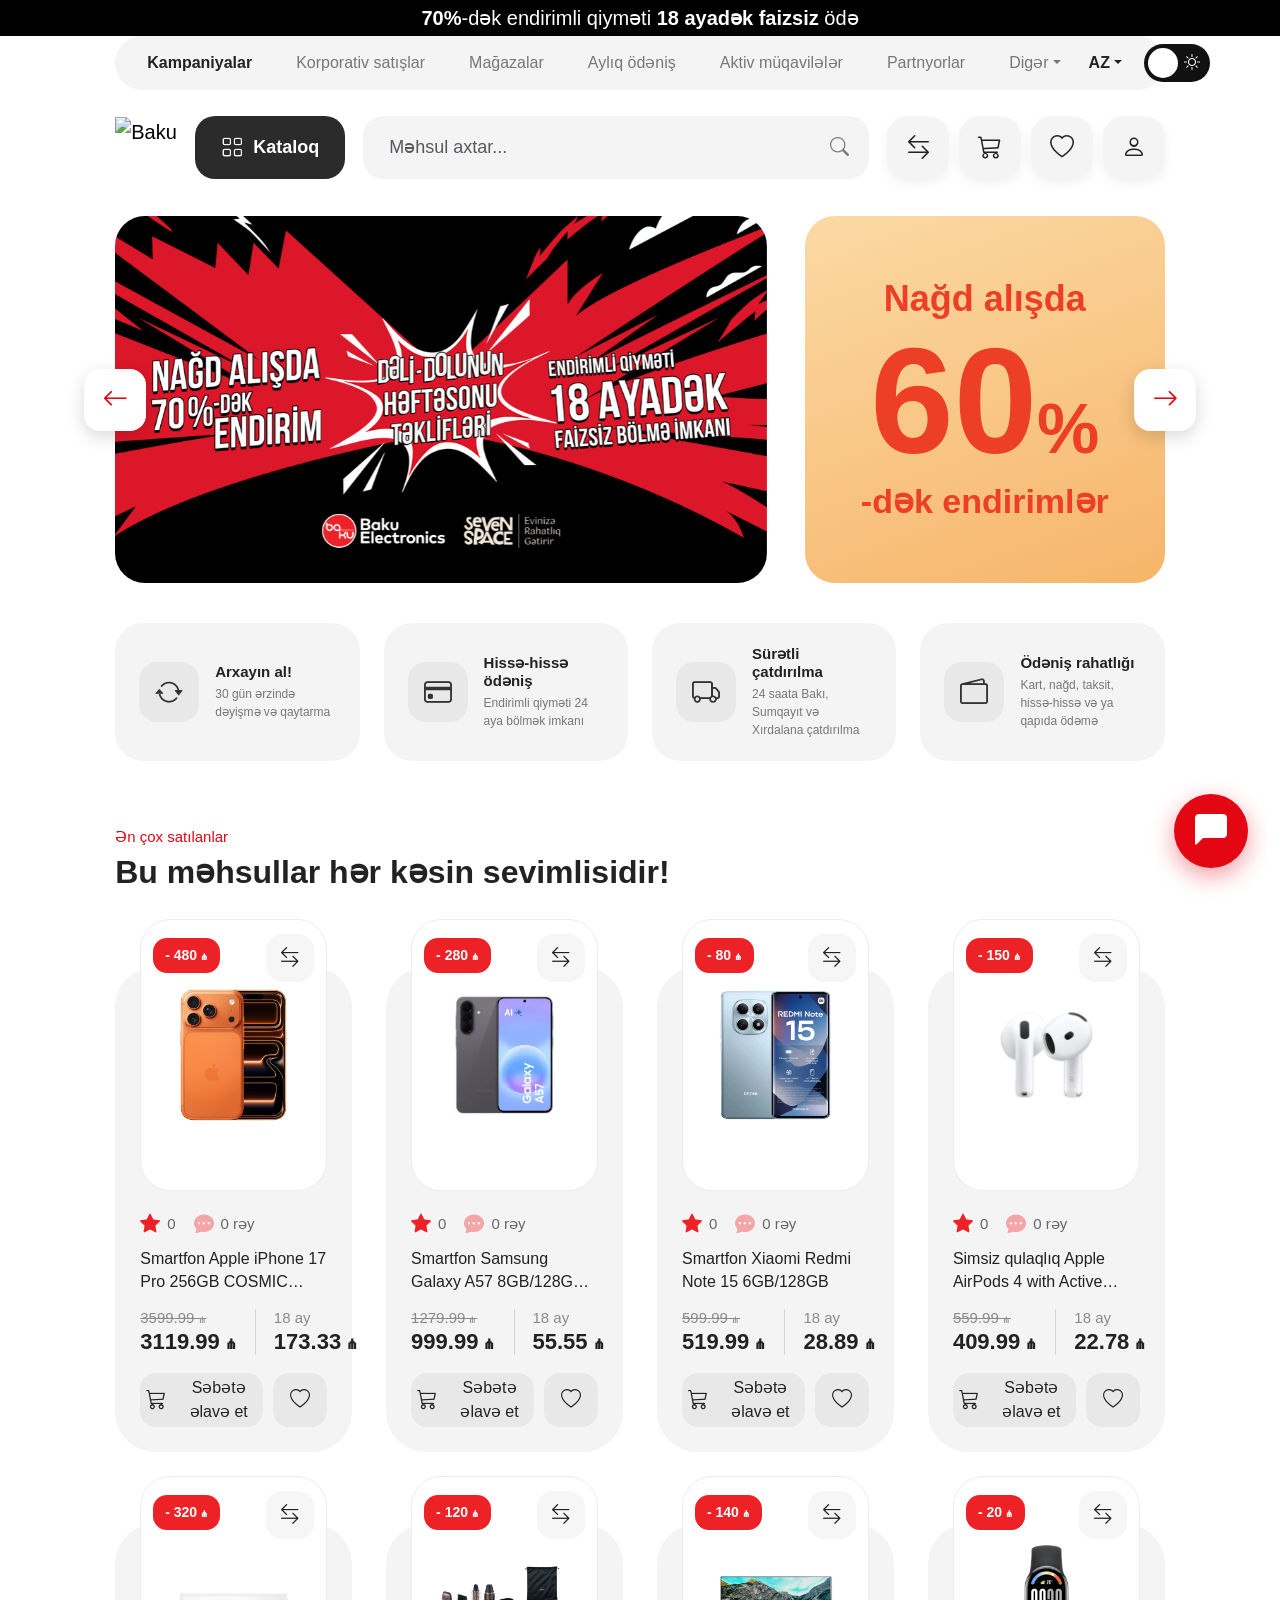
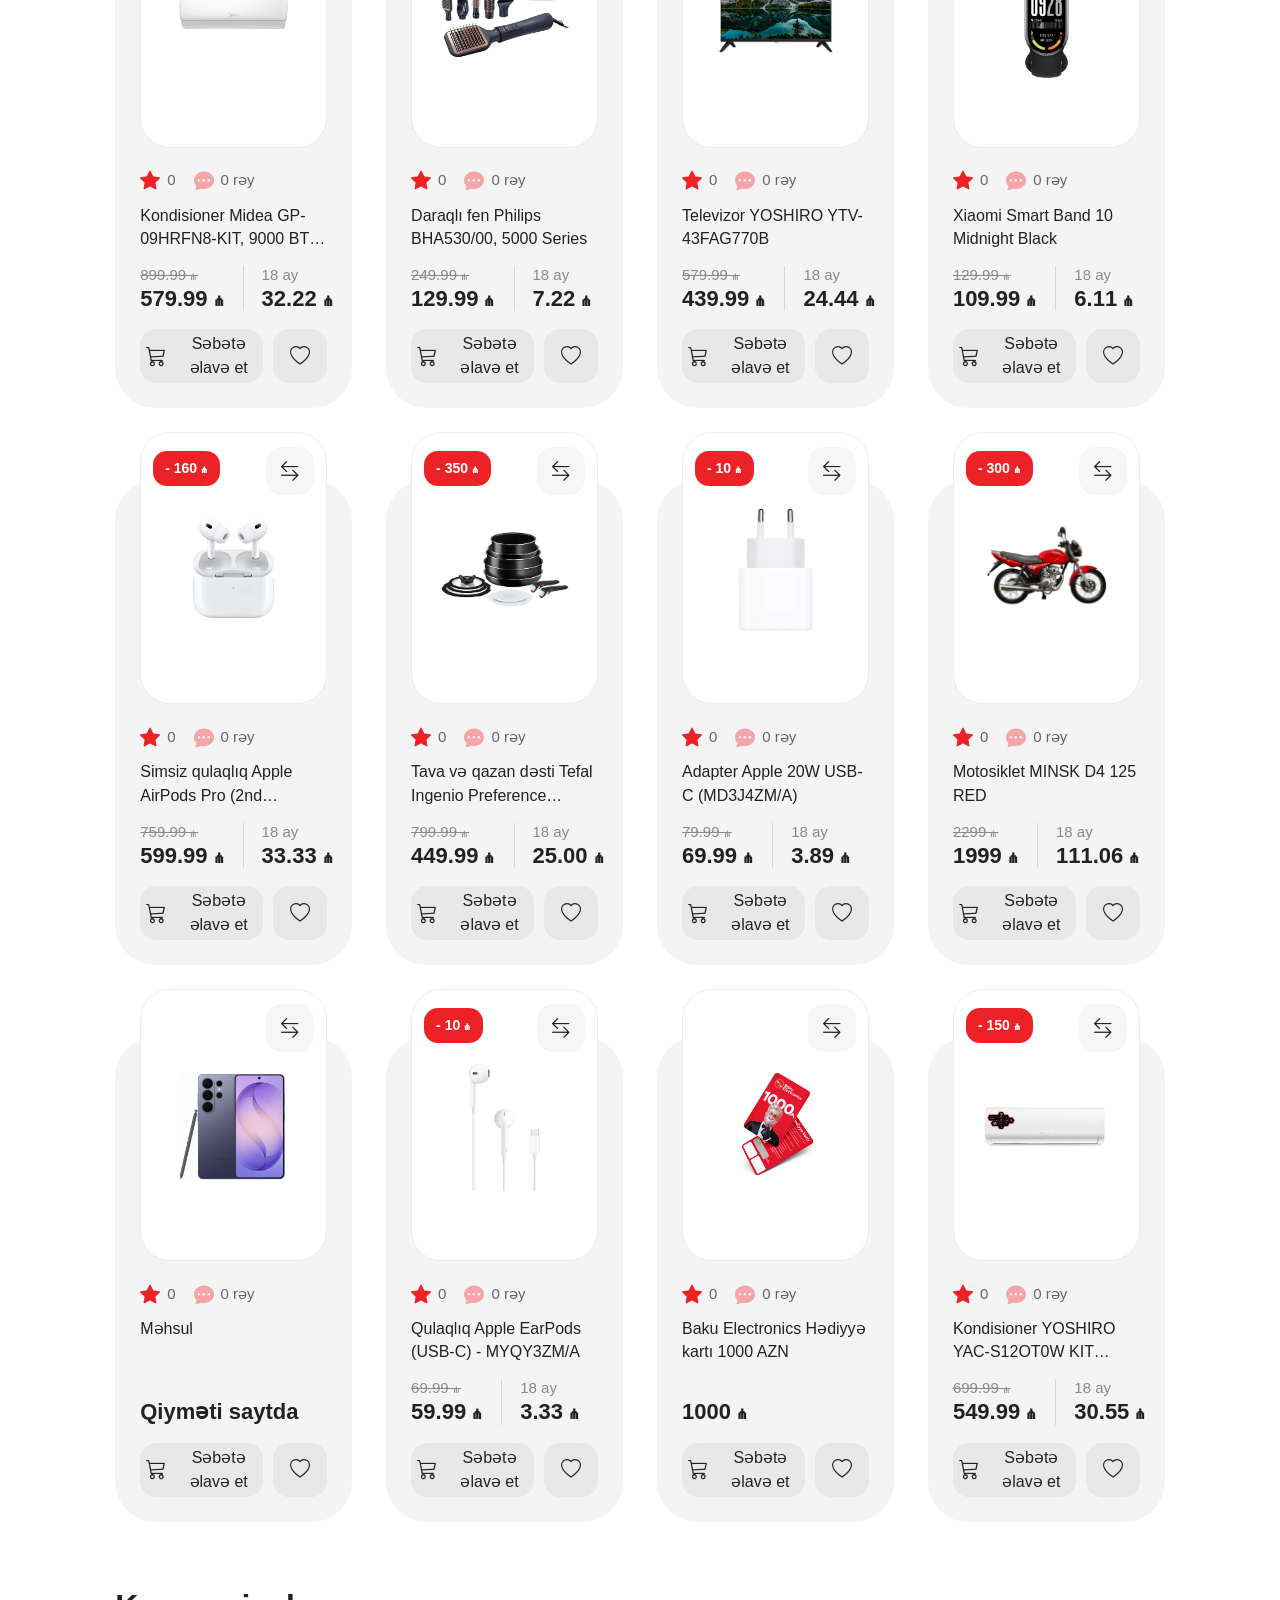
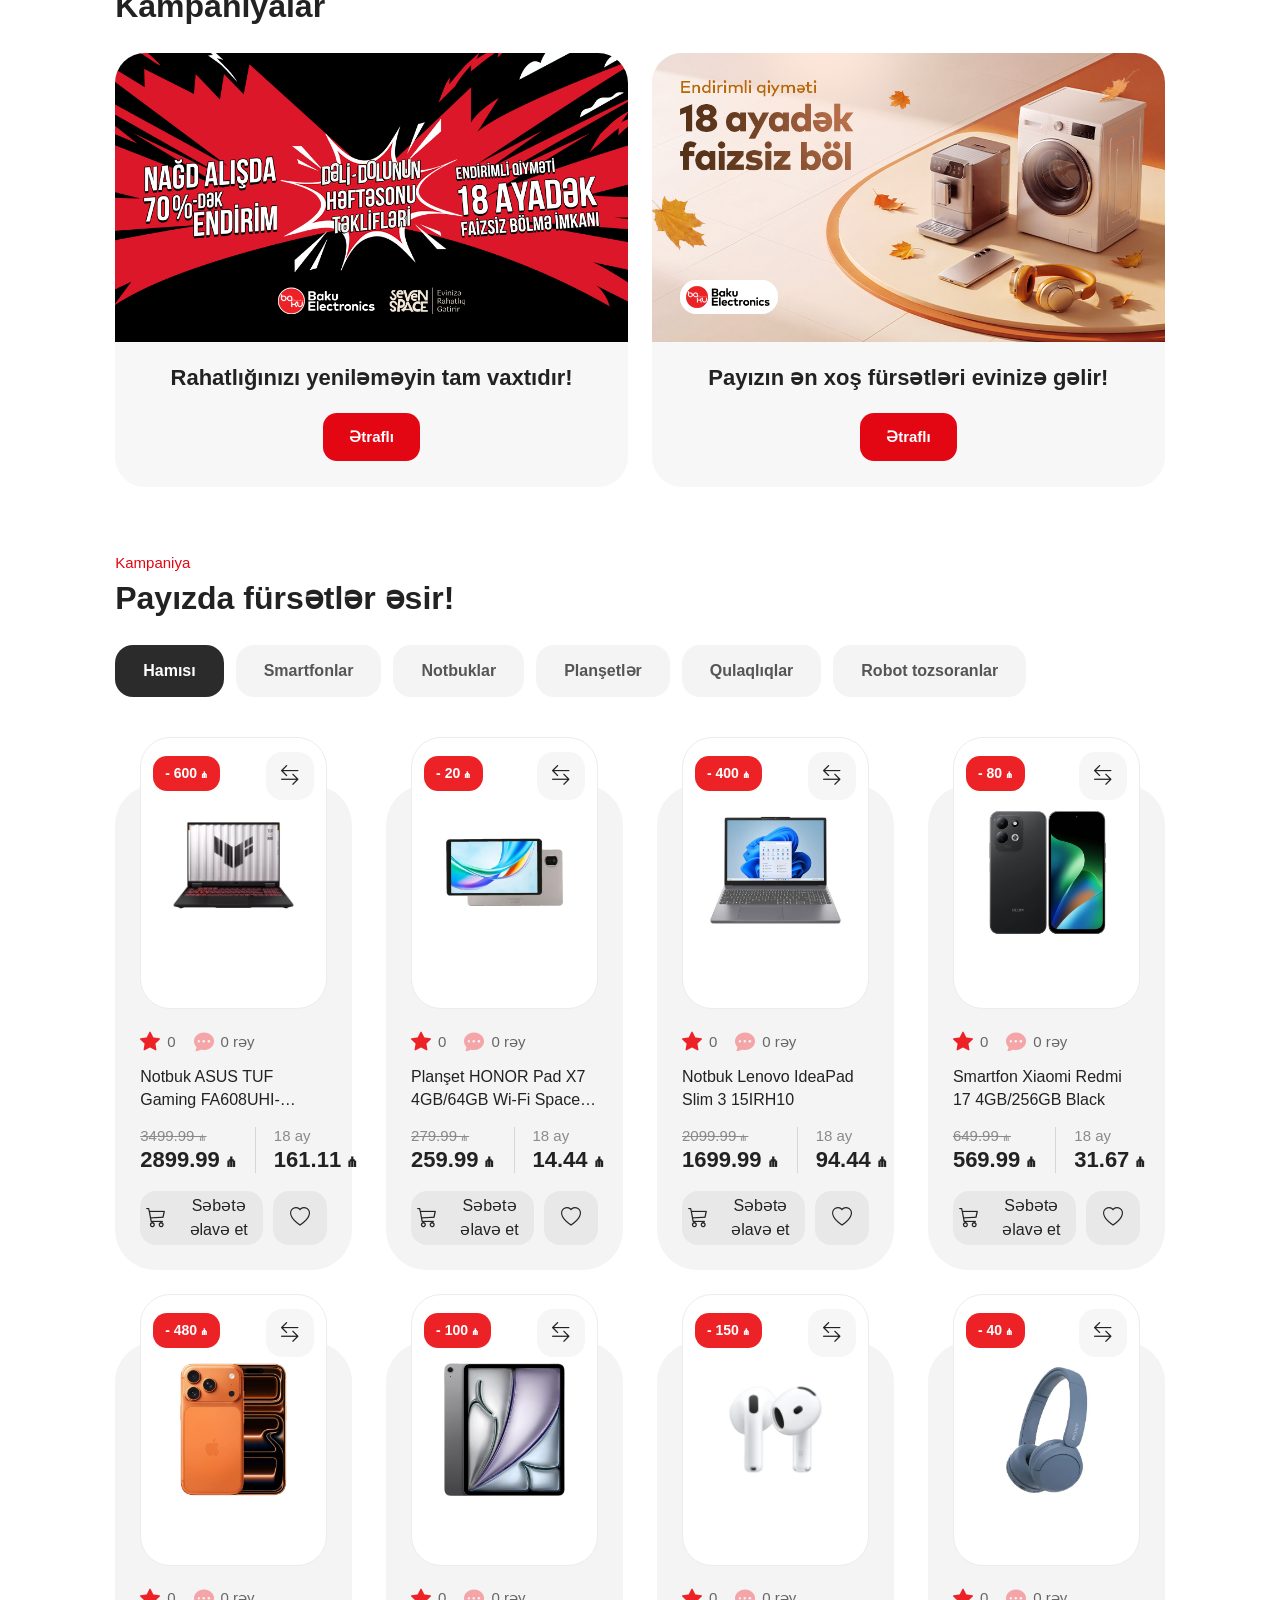
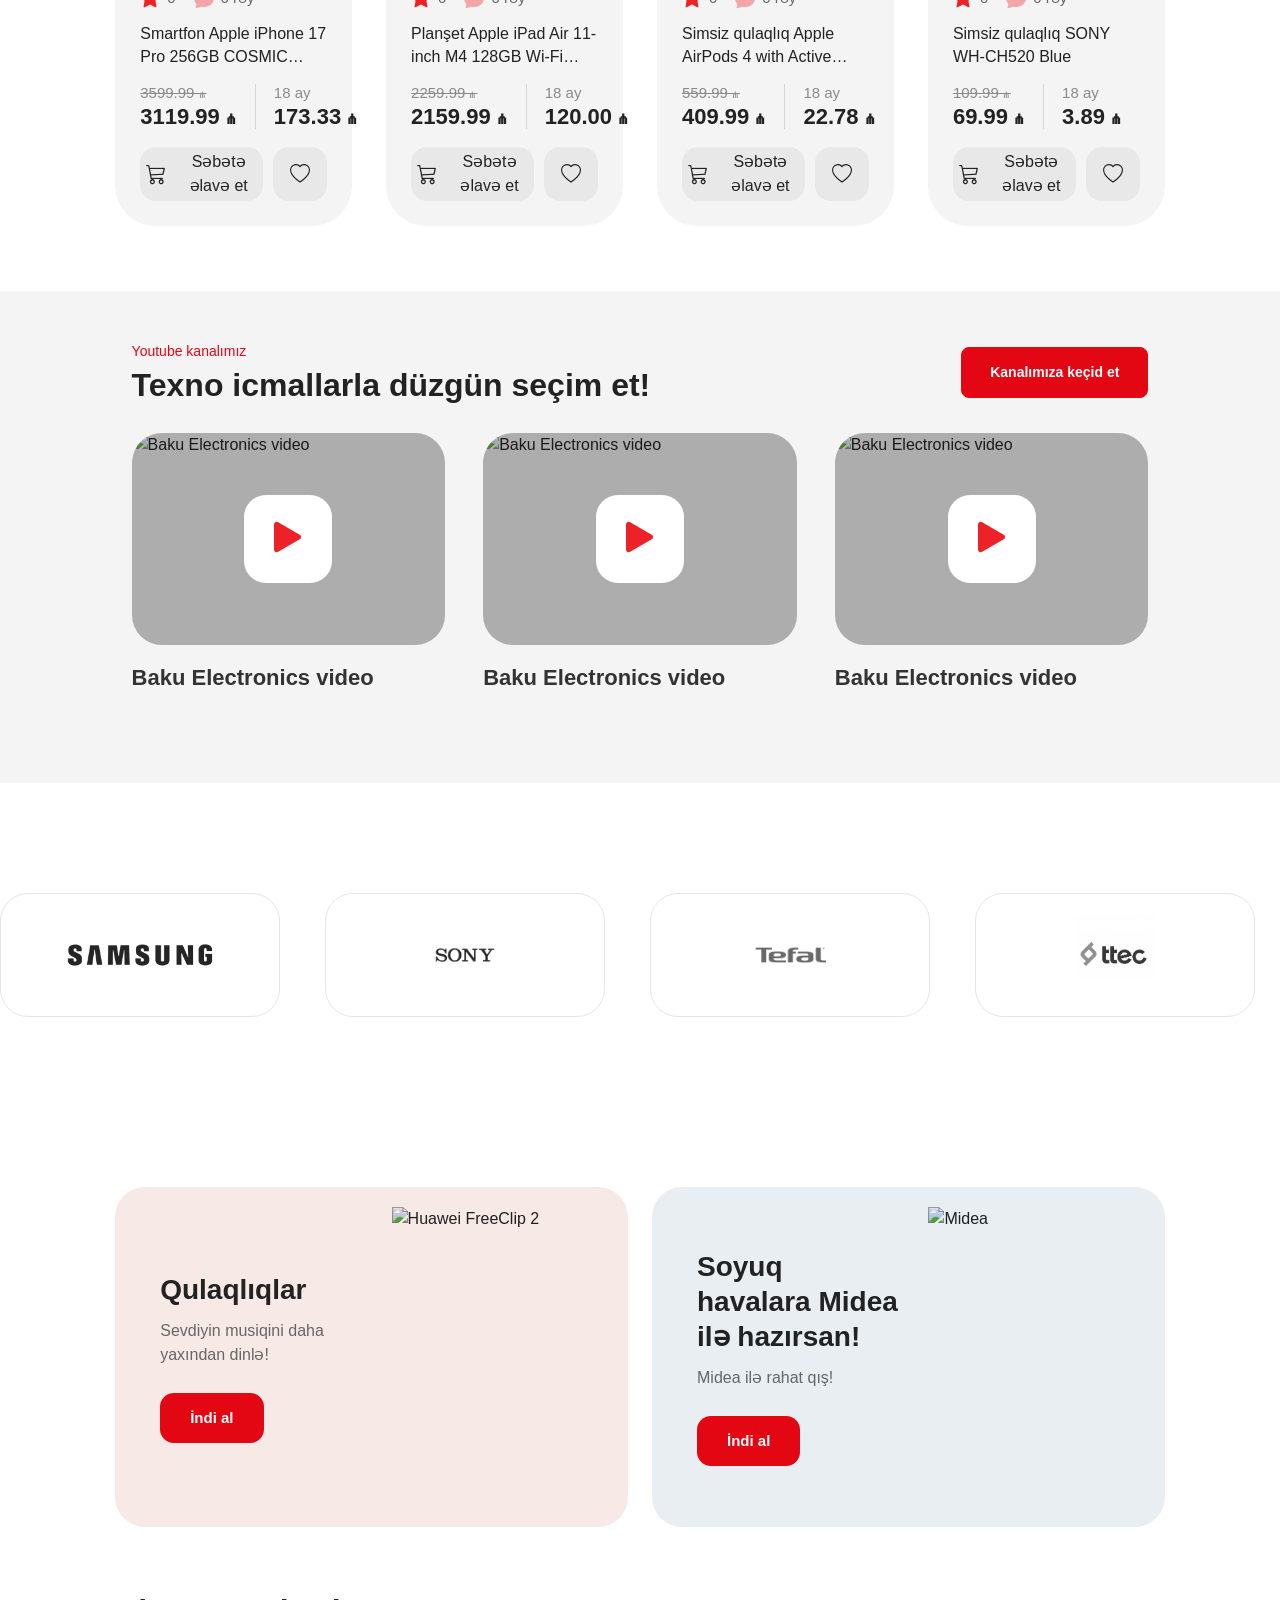
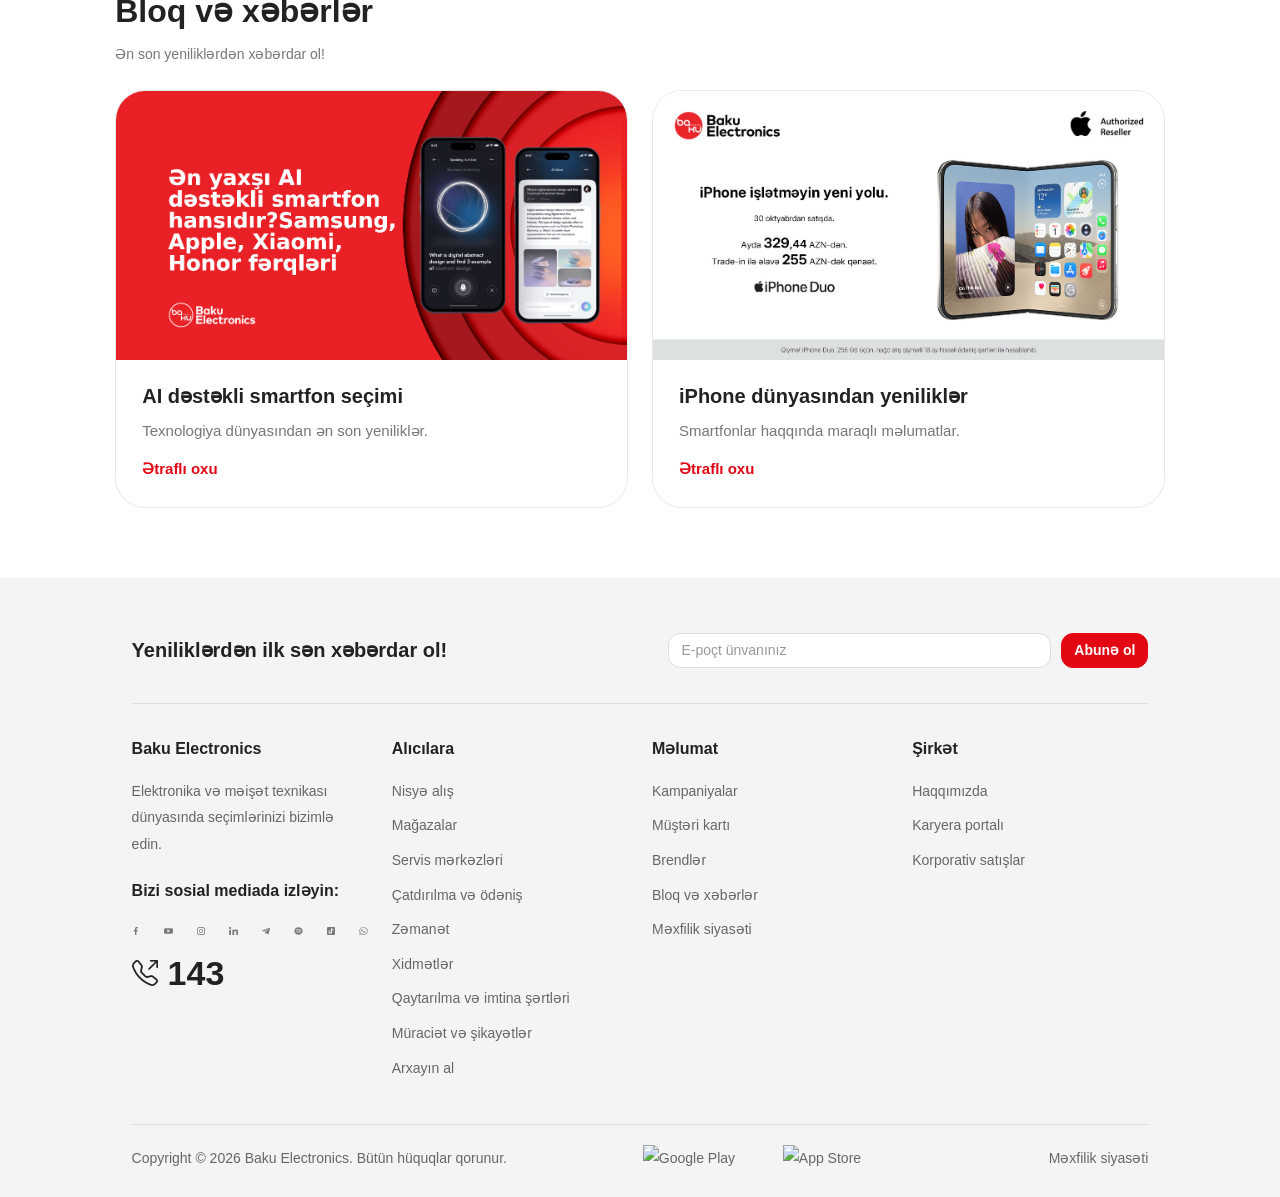
==== commit 59d90a86: "Remove video arrows, restyle footer socials and fix dark mode" ====
--- a/index.html
+++ b/index.html
@@ -980,10 +980,6 @@
 
             <div class="video-slider-wrap">
 
-                <button class="slider-arrow slider-prev" type="button" aria-label="Əvvəlki videolar">
-                    <i class="bi bi-arrow-left"></i>
-                </button>
-
                 <div class="video-slider">
 
                 <a class="video-card" data-id="Mu6ul50SVMA" href="https://www.youtube.com/watch?v=Mu6ul50SVMA" target="_blank" rel="noopener">
@@ -1117,10 +1113,6 @@
                 </a>
 
             </div>
-
-                <button class="slider-arrow slider-next" type="button" aria-label="Növbəti videolar">
-                    <i class="bi bi-arrow-right"></i>
-                </button>
 
             </div>
 
@@ -1299,46 +1291,47 @@
                         seçimlərinizi bizimlə edin.
                     </p>
 
-                    <a href="tel:143" class="footer-phone">
-                        <i class="bi bi-telephone"></i> 143
-                    </a>
-
                     <p class="social-title">Bizi sosial mediada izləyin:</p>
 
-                    <div class="social-links">
-
-                        <a href="https://www.facebook.com/bakuelectronics.mmc" target="_blank">
-                            <img src="Assets/icon/fb.svg" alt="Facebook">
+                    <div class="social-row">
+                        <div class="social-links">
+
+                            <a href="https://www.facebook.com/bakuelectronics.mmc" target="_blank">
+                                <img src="Assets/icon/fb.svg" alt="Facebook">
+                            </a>
+
+                            <a href="https://www.youtube.com/user/BakuElectronicsMMC" target="_blank">
+                                <img src="Assets/icon/youtube.svg" alt="YouTube">
+                            </a>
+
+                            <a href="https://www.instagram.com/bakuelectronics.az/" target="_blank">
+                                <img src="Assets/icon/instagram.svg" alt="Instagram">
+                            </a>
+
+                            <a href="https://www.linkedin.com/company/bakuelectronics/" target="_blank">
+                                <img src="Assets/icon/linkedin.svg" alt="LinkedIn">
+                            </a>
+
+                            <a href="https://t.me/baku_electronics" target="_blank">
+                                <img src="Assets/icon/telegram.svg" alt="Telegram">
+                            </a>
+
+                            <a href="https://open.spotify.com/intl-tr/artist/1nN7GCD0CwRGvA7q7po2Hm" target="_blank">
+                                <img src="Assets/icon/spotify.svg" alt="Spotify">
+                            </a>
+
+                            <a href="https://www.tiktok.com/@bakuelectronics" target="_blank">
+                                <img src="Assets/icon/tiktok_5968812.svg" alt="TikTok">
+                            </a>
+
+                            <a href="https://whatsapp.com/channel/0029Vb4c8tl0lwgzdt5Lup0O" target="_blank">
+                                <img src="Assets/icon/wp.svg" alt="WhatsApp">
+                            </a>
+
+                        </div>
+                        <a href="tel:143" class="footer-phone">
+                            <i class="bi bi-telephone-outbound"></i> 143
                         </a>
-
-                        <a href="https://www.youtube.com/user/BakuElectronicsMMC" target="_blank">
-                            <img src="Assets/icon/youtube.svg" alt="YouTube">
-                        </a>
-
-                        <a href="https://www.instagram.com/bakuelectronics.az/" target="_blank">
-                            <img src="Assets/icon/instagram.svg" alt="Instagram">
-                        </a>
-
-                        <a href="https://www.linkedin.com/company/bakuelectronics/" target="_blank">
-                            <img src="Assets/icon/linkedin.svg" alt="LinkedIn">
-                        </a>
-
-                        <a href="https://t.me/baku_electronics" target="_blank">
-                            <img src="Assets/icon/telegram.svg" alt="Telegram">
-                        </a>
-
-                        <a href="https://open.spotify.com/intl-tr/artist/1nN7GCD0CwRGvA7q7po2Hm" target="_blank">
-                            <img src="Assets/icon/spotify.svg" alt="Spotify">
-                        </a>
-
-                        <a href="https://www.tiktok.com/@bakuelectronics" target="_blank">
-                            <img src="Assets/icon/tiktok_5968812.svg" alt="TikTok">
-                        </a>
-
-                        <a href="https://whatsapp.com/channel/0029Vb4c8tl0lwgzdt5Lup0O" target="_blank">
-                            <img src="Assets/icon/wp.svg" alt="WhatsApp">
-                        </a>
-
                     </div>
 
                 </div>
--- a/CSS/style.css
+++ b/CSS/style.css
@@ -1,4 +1,6 @@
-
+/* ==============================
+   1. ÜMUMİ AYARLAR
+============================== */
 
 /* Bootstrap-in öz reset-i var, ona görə margin/padding sıfırlanmır */
 *,
@@ -1071,45 +1073,6 @@
 
 /* Sağ-sol oxlar */
 
-.slider-arrow {
-    position: absolute;
-    top: 28%;
-    z-index: 5;
-    width: 62px;
-    height: 62px;
-    display: flex;
-    align-items: center;
-    justify-content: center;
-    background: #fff;
-    border: 0;
-    border-radius: 16px;
-    box-shadow: 0 6px 18px rgba(0, 0, 0, 0.15);
-    color: var(--main-color);
-    transition: 0.3s;
-}
-
-.slider-arrow .bi {
-    font-size: 26px;
-}
-
-.slider-arrow:hover {
-    background: var(--main-color);
-    color: #fff;
-}
-
-.slider-arrow:disabled {
-    opacity: 0;
-    pointer-events: none;
-}
-
-.slider-prev {
-    left: -31px;
-}
-
-.slider-next {
-    right: -31px;
-}
-
 /* ==============================
    11b. BRENDLƏR (sürüşən zolaq)
 ============================== */
@@ -1439,54 +1402,71 @@
     white-space: nowrap;
 }
 
-/* Zəng mərkəzi nömrəsi */
+/* Sosial ikonlar + zəng mərkəzi (bir sətirdə) */
+
+footer .social-title {
+    margin: 18px 0 0;
+    color: #222;
+    font-size: 16px;
+    font-weight: 700;
+}
+
+footer .social-row {
+    display: flex;
+    flex-wrap: wrap;
+    align-items: center;
+    gap: 14px 60px;
+    margin-top: 14px;
+}
+
+footer .social-links {
+    display: flex;
+    flex-wrap: nowrap;
+    align-items: center;
+    gap: 24px;
+}
+
+footer .social-links a {
+    display: flex;
+    align-items: center;
+    justify-content: center;
+    width: auto;
+    height: auto;
+    padding: 0;
+    background: none;
+    border: 0;
+    border-radius: 0;
+    line-height: 1;
+}
+
+footer .social-links a img {
+    width: 22px;
+    height: 22px;
+    object-fit: contain;
+    filter: brightness(0) opacity(0.5);
+    transition: 0.3s;
+}
+
+footer .social-links a:hover img {
+    filter: brightness(0) opacity(1);
+}
 
 footer .footer-phone {
     display: inline-flex;
     align-items: center;
-    gap: 8px;
-    margin-top: 5px;
+    gap: 10px;
     color: #222;
-    font-size: 22px;
+    font-size: 34px;
     font-weight: 700;
-}
-
-footer .social-title {
-    margin: 18px 0 0;
-}
-
-footer .social-links {
-    display: flex;
-    flex-wrap: wrap;
-    gap: 15px;
-    margin-top: 12px;
-}
-
-footer .social-links a {
-    width: 38px;
-    height: 38px;
-    display: flex;
-    align-items: center;
-    justify-content: center;
-    border: 1px solid #ccc;
-    border-radius: 50%;
-    transition: 0.3s;
-}
-
-footer .social-links a img {
-    width: 18px;
-    height: 18px;
-    object-fit: contain;
-    filter: brightness(0) opacity(0.65);
-}
-
-footer .social-links a:hover {
-    background: var(--main-color);
-    border-color: var(--main-color);
-}
-
-footer .social-links a:hover img {
-    filter: brightness(0) invert(1);
+    line-height: 1;
+}
+
+footer .footer-phone .bi {
+    font-size: 26px;
+}
+
+footer .footer-phone:hover {
+    color: var(--main-color);
 }
 
 footer .app-links {
@@ -1936,22 +1916,16 @@
     }
 
     footer .footer-phone {
-        font-size: 19px;
+        font-size: 28px;
     }
 
     footer .social-links {
-        gap: 10px;
-    }
-
-    footer .social-links a {
-        width: 34px;
-        height: 34px;
-        font-size: 15px;
+        gap: 18px;
     }
 
     footer .social-links a img {
-        width: 16px;
-        height: 16px;
+        width: 20px;
+        height: 20px;
     }
 
     footer .app-links img {
@@ -2379,4 +2353,195 @@
     .catalog-sub {
         grid-template-columns: 1fr;
     }
+}
+
+
+/* ==============================
+   21. KARTLARIN ÖLÇÜLƏRİ (bərabər)
+============================== */
+
+.video-card h5 {
+    min-height: calc(1.4em * 2);
+}
+
+.product-grid {
+    align-items: stretch;
+}
+
+.blog-card .blog-content,
+.promotion-card .promotion-content {
+    display: flex;
+    flex-direction: column;
+}
+
+.blog-card .blog-content a {
+    margin-top: auto;
+}
+
+/* ==============================
+   22. TÜND TEMA: footer, məhsullar və qalanlar
+============================== */
+
+body.dark {
+    --light-color: #1e1e1e;
+}
+
+/* Footer */
+
+body.dark footer {
+    background: #171717;
+    color: #eee;
+}
+
+body.dark footer h5,
+body.dark footer strong,
+body.dark footer .social-title,
+body.dark footer .footer-phone,
+body.dark footer .newsletter h5 {
+    color: #fff;
+}
+
+body.dark footer p,
+body.dark footer a {
+    color: #aaa;
+}
+
+body.dark footer a:hover,
+body.dark footer .footer-phone:hover {
+    color: #fff;
+}
+
+body.dark footer .newsletter,
+body.dark footer .footer-bottom {
+    border-color: #333;
+}
+
+body.dark footer .newsletter input {
+    background: #262626;
+    border-color: #3a3a3a;
+    color: #fff;
+}
+
+body.dark footer .newsletter input::placeholder {
+    color: #888;
+}
+
+body.dark footer .social-links a img {
+    filter: brightness(0) invert(1) opacity(0.6);
+}
+
+body.dark footer .social-links a:hover img {
+    filter: brightness(0) invert(1);
+}
+
+/* Məhsul kartları */
+
+body.dark .product-card {
+    background: #1e1e1e;
+    border: 0;
+}
+
+body.dark .product-card:hover {
+    box-shadow: 0 10px 28px rgba(0, 0, 0, 0.5);
+}
+
+body.dark .product-img {
+    border-color: #333;
+}
+
+body.dark .compare-btn {
+    background: #f1f1f1;
+    color: #222;
+}
+
+body.dark .product-card h5,
+body.dark .product-prices .price,
+body.dark .product-prices .price-installment strong {
+    color: #f1f1f1;
+}
+
+body.dark .product-rating,
+body.dark .old-price,
+body.dark .product-prices .price-installment span {
+    color: #9a9a9a;
+}
+
+body.dark .product-prices .price-installment {
+    border-left-color: #3a3a3a;
+}
+
+body.dark .btn-cart,
+body.dark .btn-fav {
+    background: #2e2e2e;
+    color: #eee;
+}
+
+body.dark .btn-cart:hover {
+    background: var(--main-color);
+    color: #fff;
+}
+
+body.dark .btn-fav:hover,
+body.dark .btn-fav.active {
+    color: var(--main-color);
+}
+
+/* Tablar */
+
+body.dark .campaign-tabs button {
+    background: #242424;
+    border: 0;
+    color: #bbb;
+}
+
+body.dark .campaign-tabs button:hover {
+    background: #2e2e2e;
+    color: #fff;
+}
+
+body.dark .campaign-tabs button.active {
+    background: #f1f1f1;
+    color: #111;
+}
+
+/* Digər hissələr */
+
+body.dark .section-title,
+body.dark .promotion-card h3,
+body.dark .extra-promotion-card h3,
+body.dark .blog-card h5,
+body.dark .advantages .advantage-item h5 {
+    color: #f1f1f1;
+}
+
+body.dark .blog-card {
+    background: #1e1e1e;
+    border-color: #303030;
+}
+
+body.dark .dropdown-menu,
+body.dark .cart-dropdown {
+    color: #eee;
+}
+
+body.dark .cart-dropdown p,
+body.dark .cart-item-info small {
+    color: #aaa;
+}
+
+body.dark header .header-search input,
+body.dark .main-navigation .nav {
+    color: #eee;
+}
+
+body.dark header .header-search input::placeholder {
+    color: #888;
+}
+
+body.dark header .header-search button {
+    color: #aaa;
+}
+
+body.dark .hero-side {
+    filter: brightness(0.9);
 }
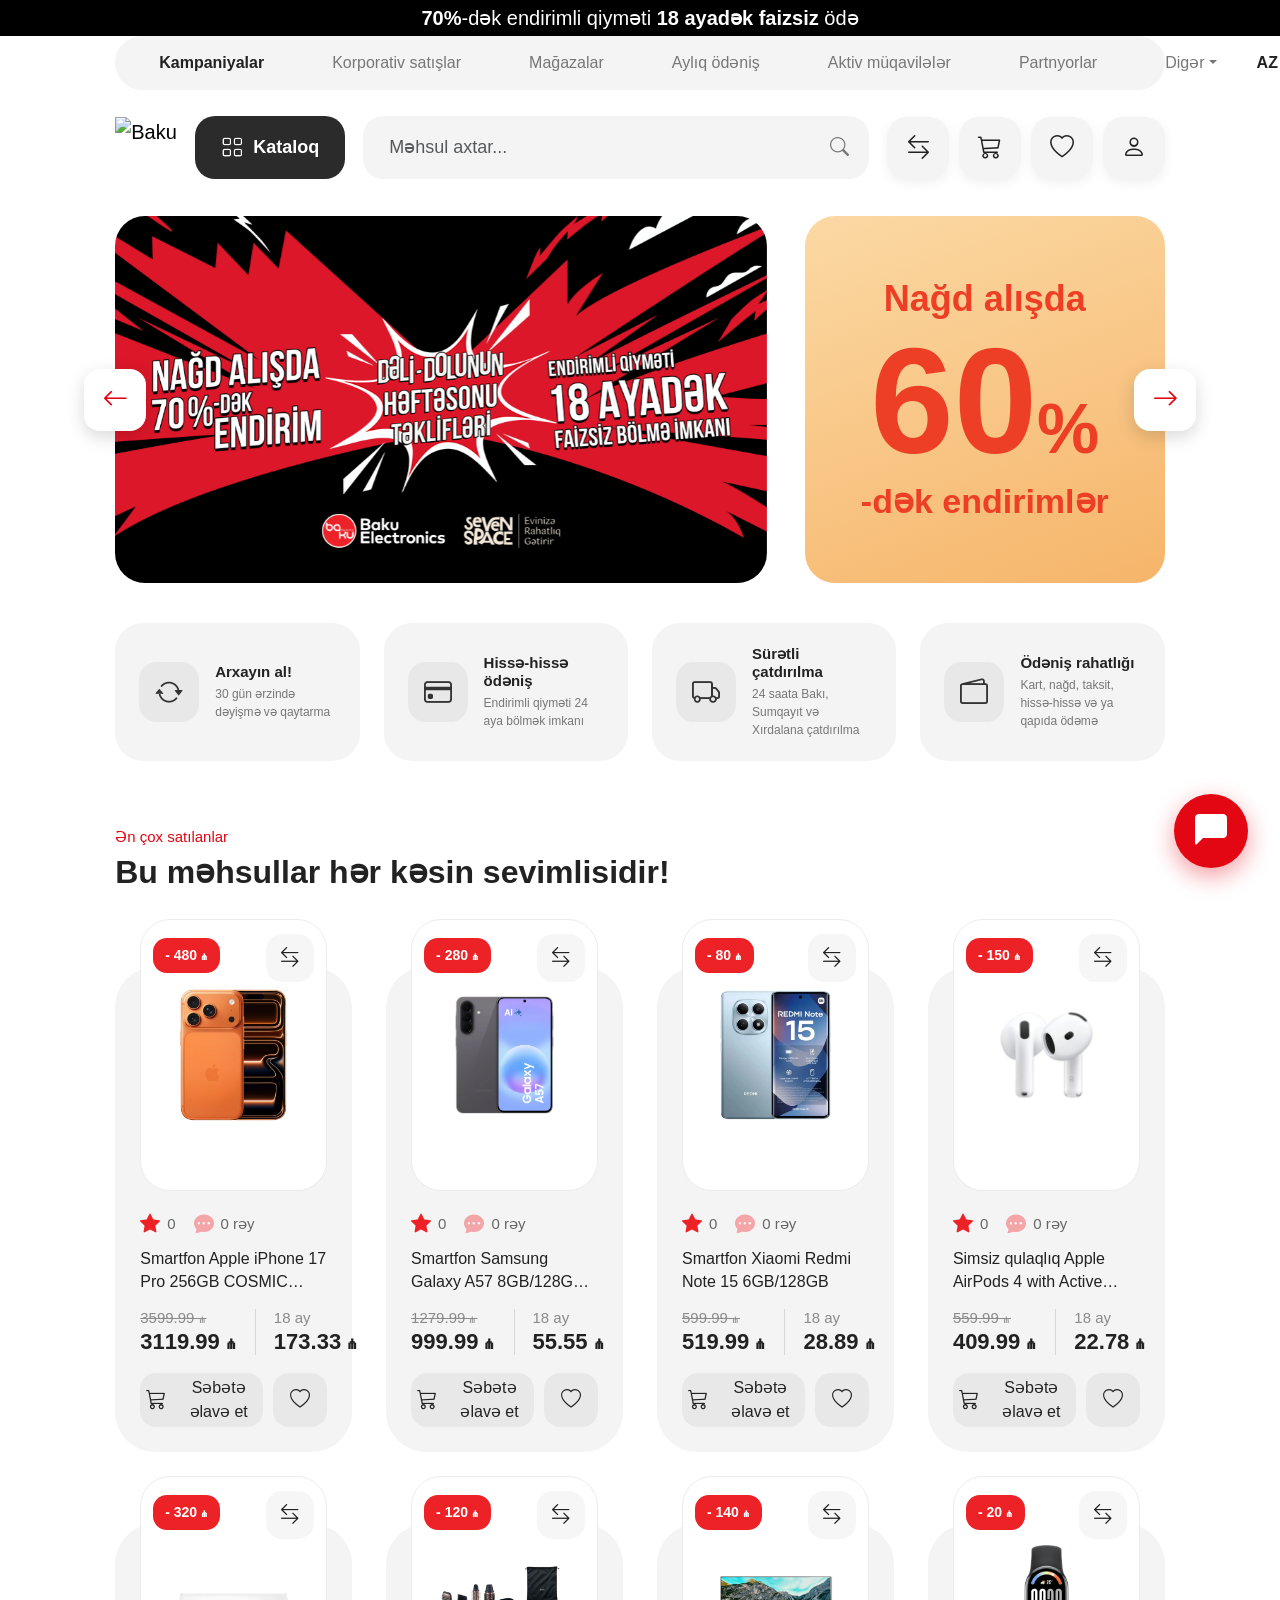
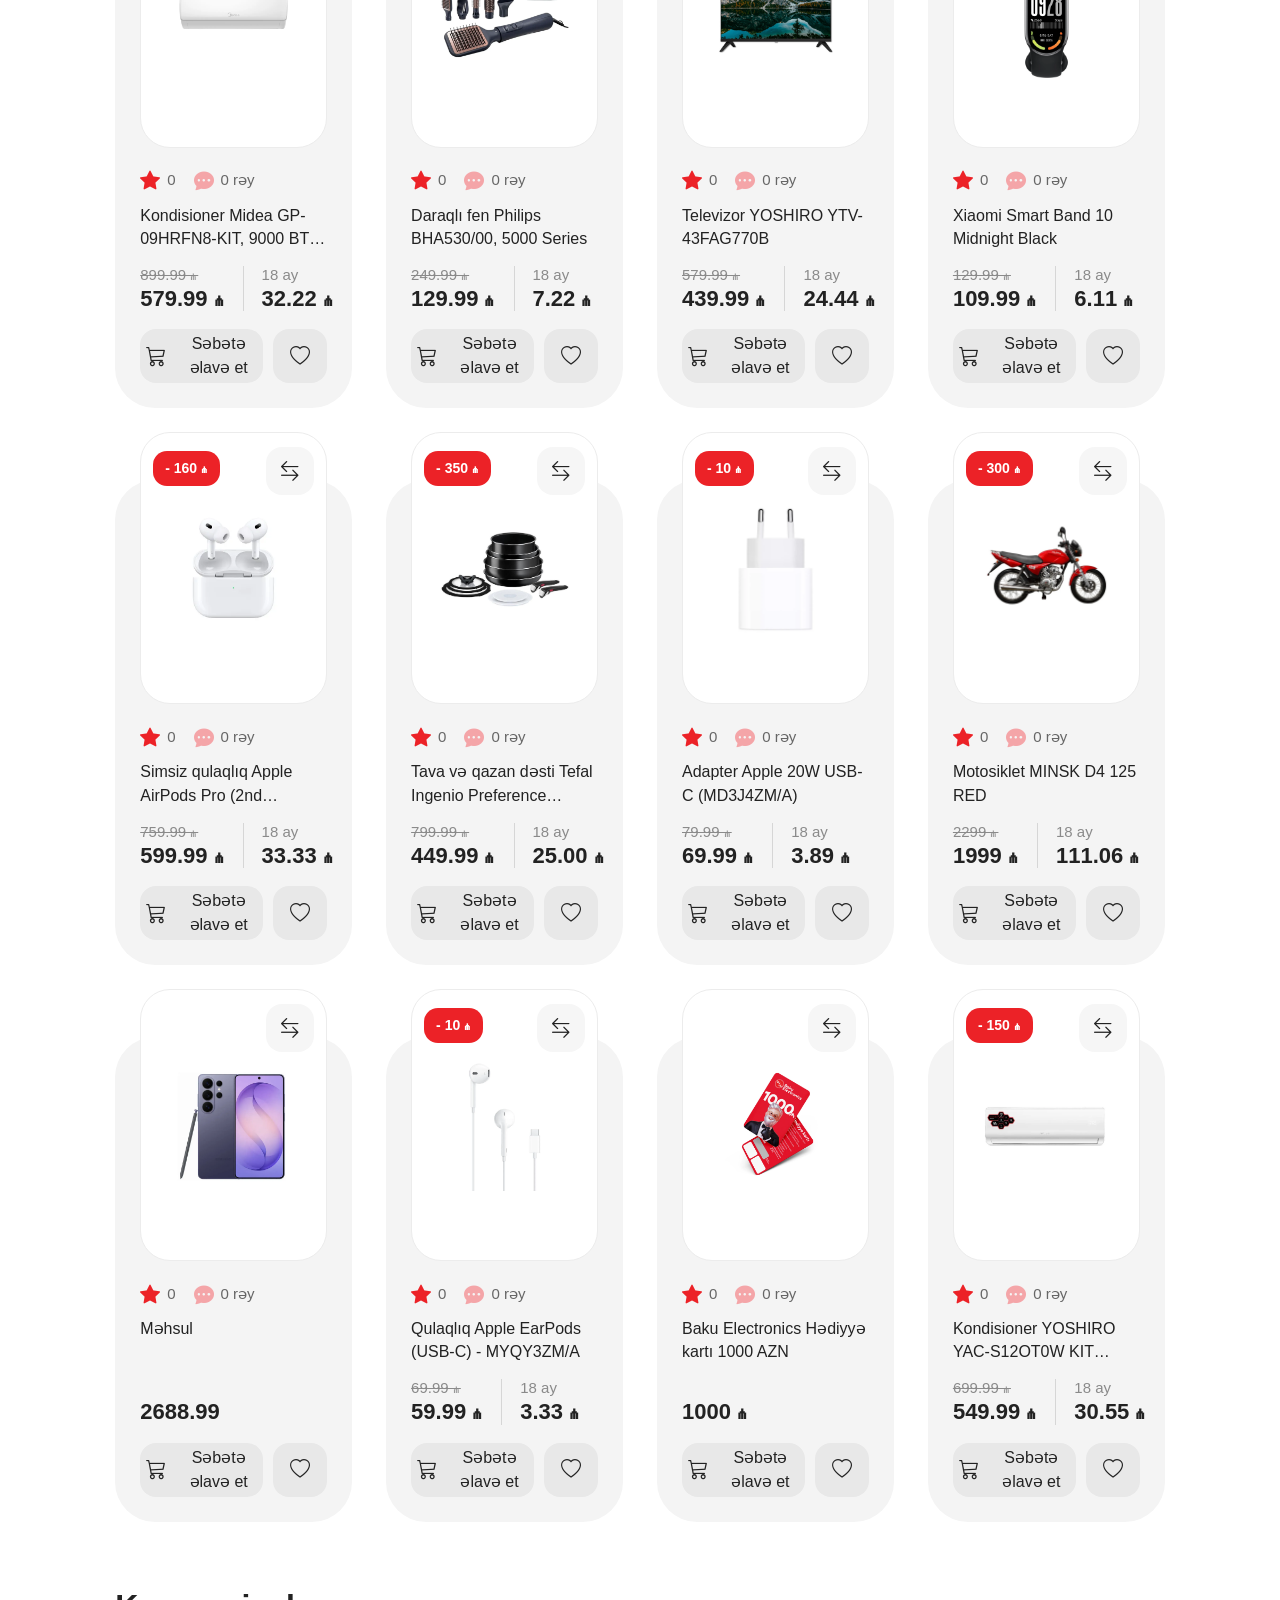
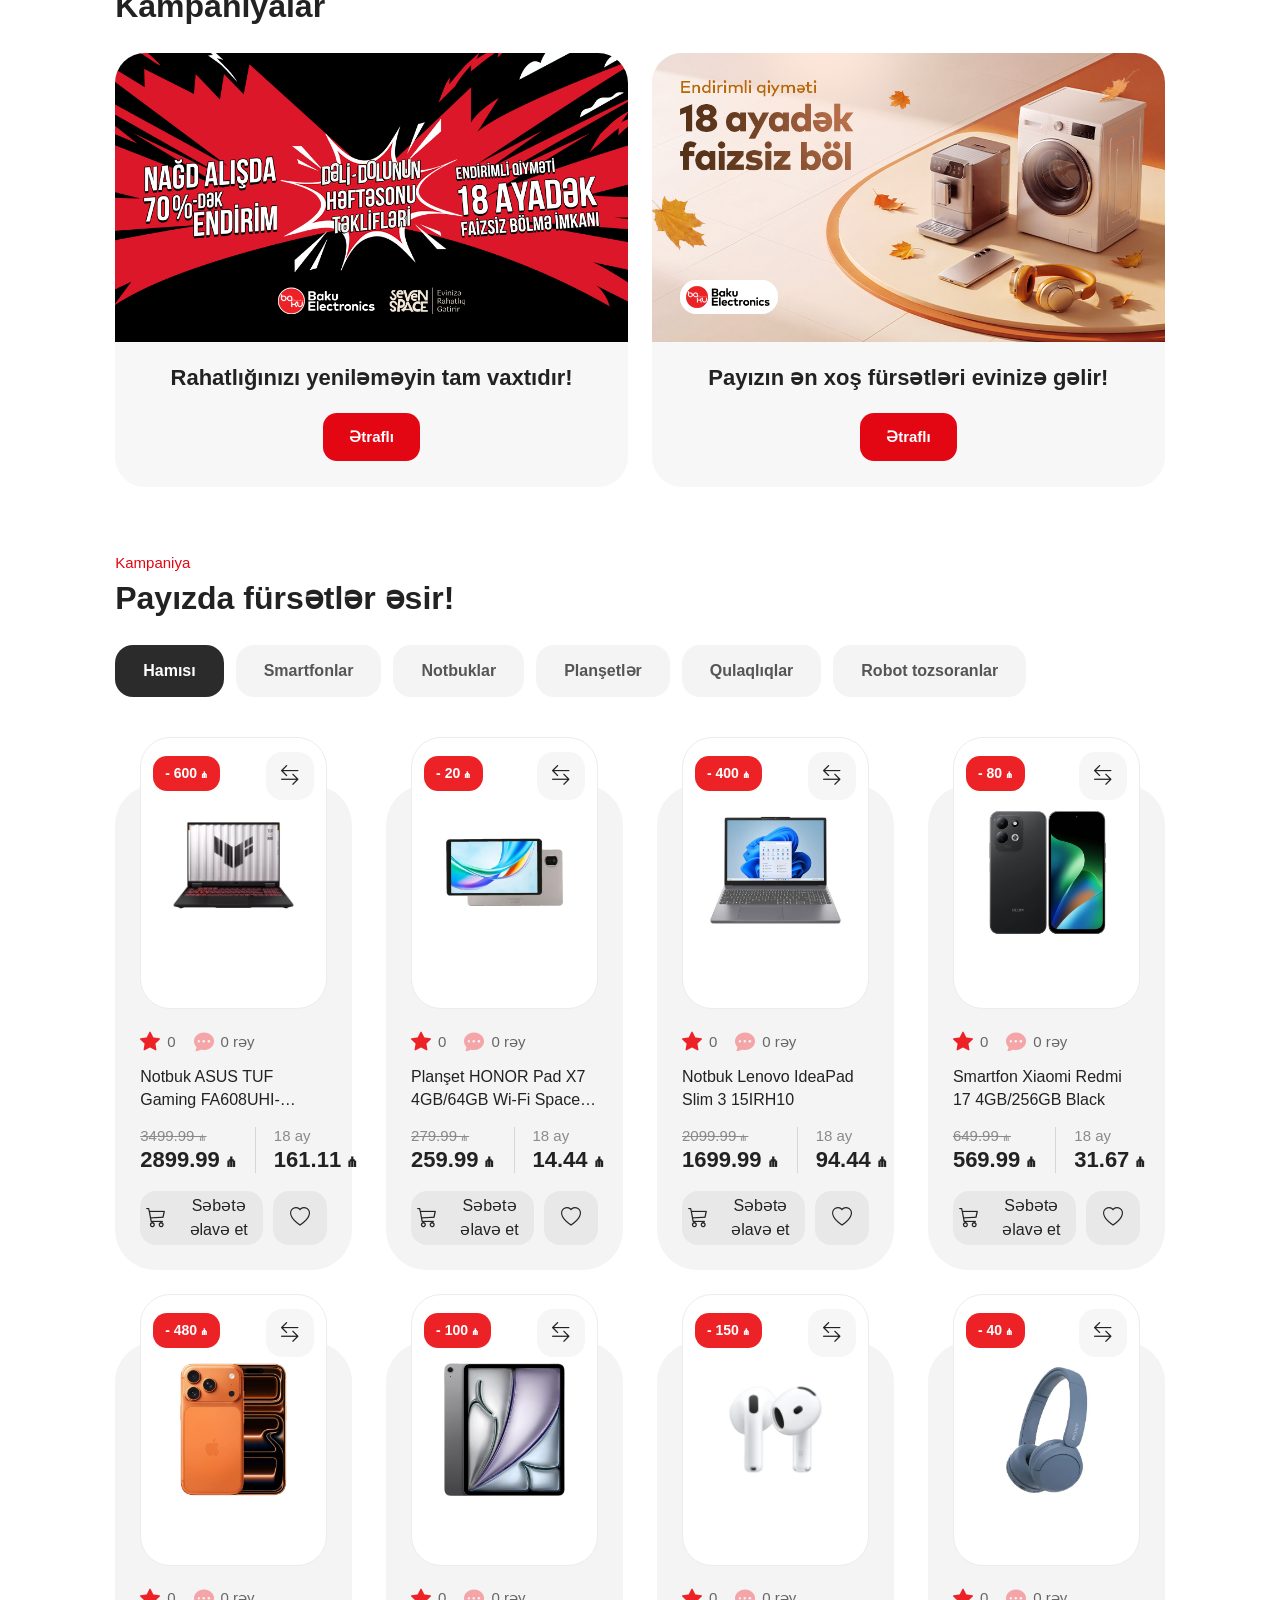
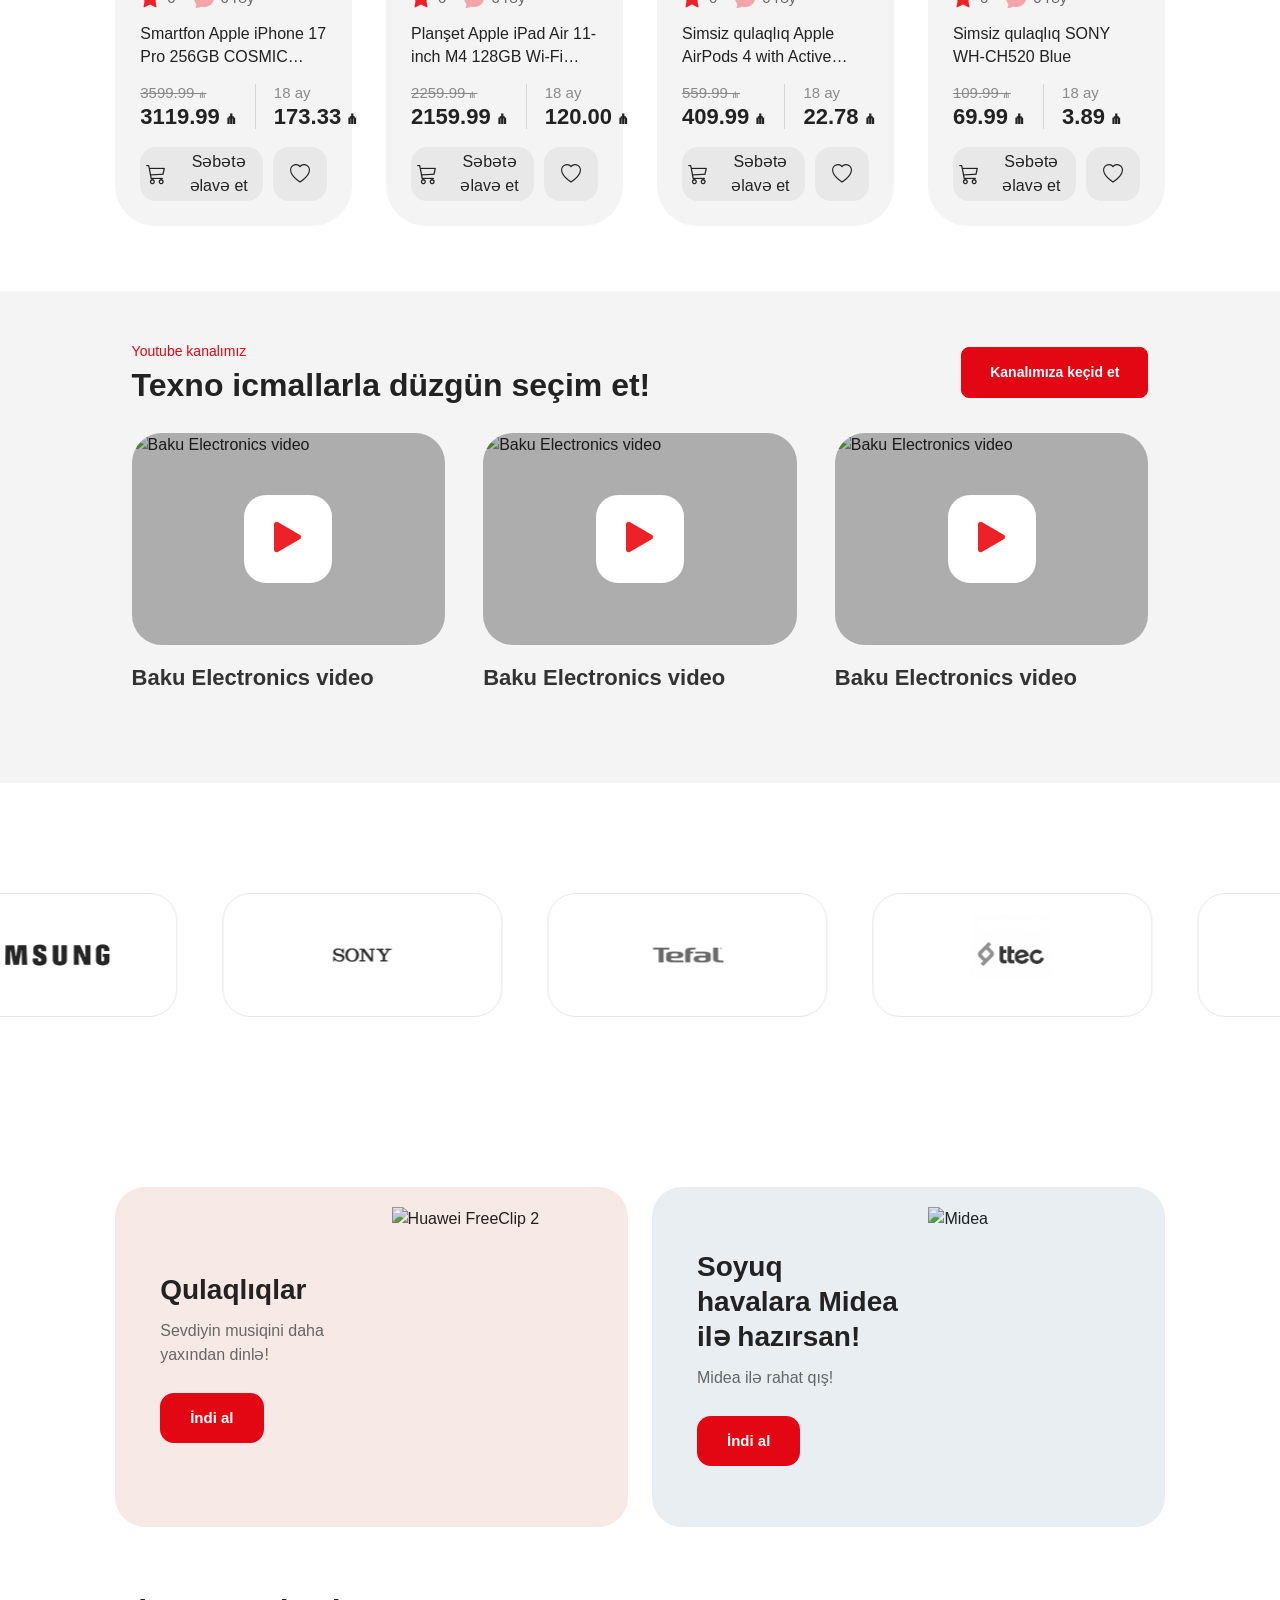
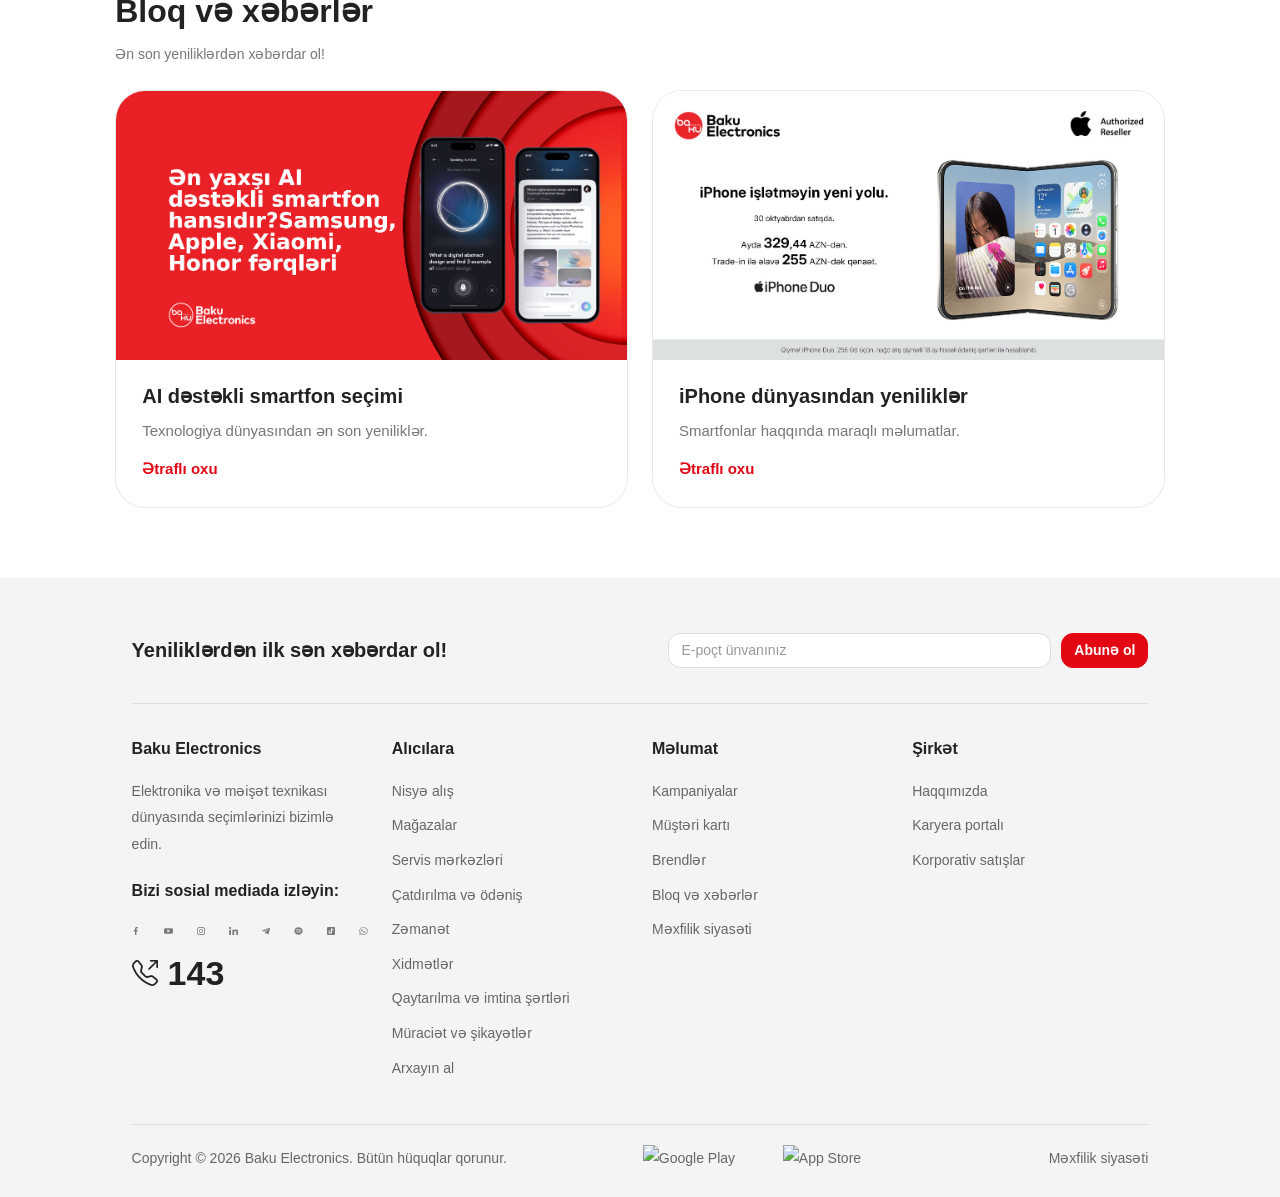
==== commit 0d265962: "Fix video slider" ====
--- a/index.html
+++ b/index.html
@@ -691,7 +691,7 @@
                         <span class="rating-count"><i class="bi bi-chat-dots-fill"></i> 0 rəy</span>
                     </div>
                     <h5>Məhsul</h5>
-                    <div class="product-prices"><div class="price-main"><strong class="price">Qiyməti saytda</strong></div></div>
+                    <div class="product-prices"><div class="price-main"><strong class="price">2688.99</strong></div></div>
                     <div class="product-actions">
                         <button class="btn-cart" type="button"><i class="bi bi-cart3"></i><span>Səbətə əlavə et</span></button>
                         <button class="btn-fav" type="button" aria-label="Seçilmişlərə əlavə et"><i class="bi bi-heart"></i></button>
--- a/CSS/style.css
+++ b/CSS/style.css
@@ -1093,7 +1093,22 @@
     display: flex;
     gap: 45px;
     width: max-content;
-    animation: brands-scroll 120s linear infinite;
+    will-change: transform;
+}
+
+.brands-marquee {
+    cursor: grab;
+    touch-action: pan-y;
+    user-select: none;
+}
+
+.brands-marquee.dragging {
+    cursor: grabbing;
+}
+
+.brands-marquee img {
+    -webkit-user-drag: none;
+    pointer-events: none;
 }
 
 .brands-marquee:hover .brands-track {
@@ -2544,4 +2559,42 @@
 
 body.dark .hero-side {
     filter: brightness(0.9);
+}
+
+
+/* ==============================
+   23. TEMA KEÇİDİ, QARANLIQ KARTLAR, NAVBAR HOVER
+============================== */
+
+html.theme-transition *,
+html.theme-transition *::before,
+html.theme-transition *::after {
+    transition: background-color 0.5s ease, color 0.5s ease,
+                border-color 0.5s ease, box-shadow 0.5s ease,
+                fill 0.5s ease !important;
+}
+
+body.dark .product-img {
+    background: #2a2a2a;
+    border-color: #3a3a3a;
+}
+
+body.dark .product-img img {
+    mix-blend-mode: normal;
+}
+
+.main-navigation .nav-links a:not(.dropdown-item) {
+    padding: 6px 12px;
+    border-radius: 20px;
+    transition: color 0.25s, background-color 0.25s;
+}
+
+.main-navigation .nav-links a:not(.dropdown-item):hover {
+    color: var(--main-color);
+    background: rgba(227, 6, 19, 0.08);
+}
+
+body.dark .main-navigation .nav-links a:not(.dropdown-item):hover {
+    color: #fff;
+    background: rgba(255, 255, 255, 0.14);
 }
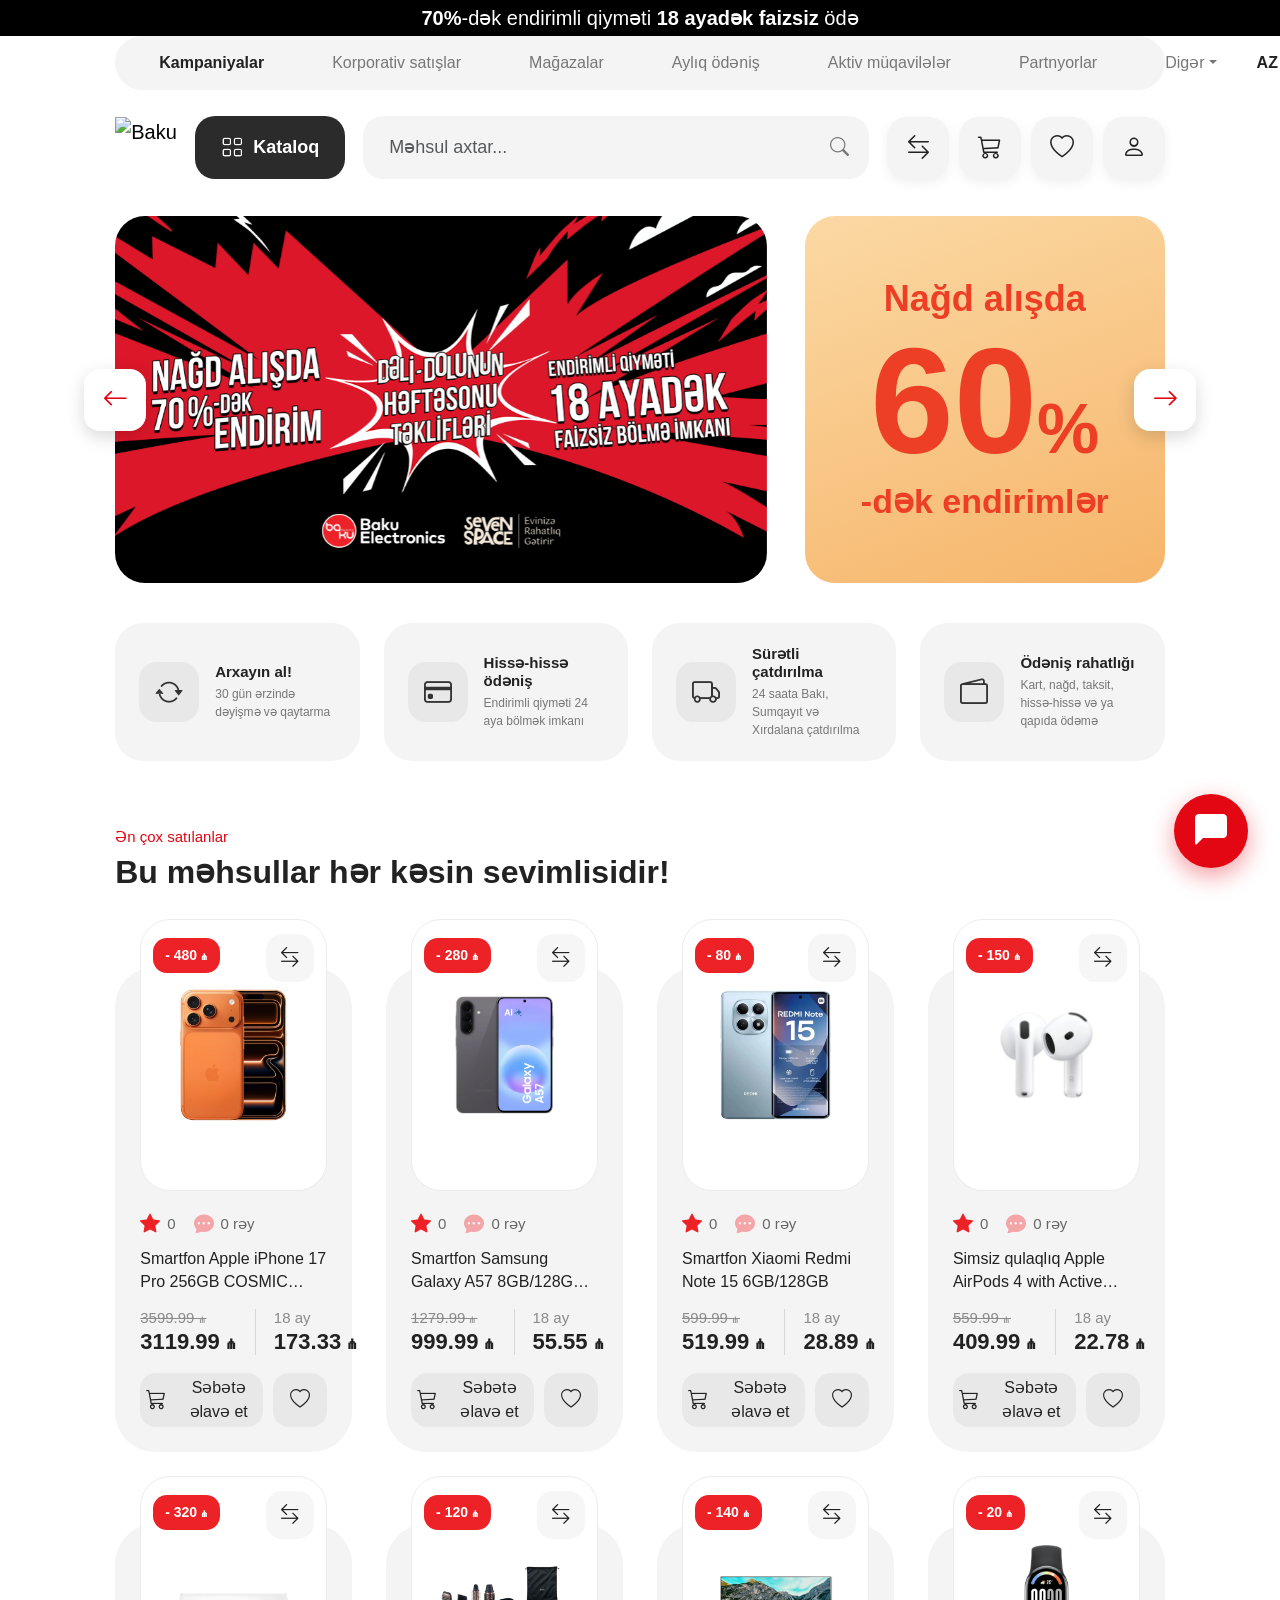
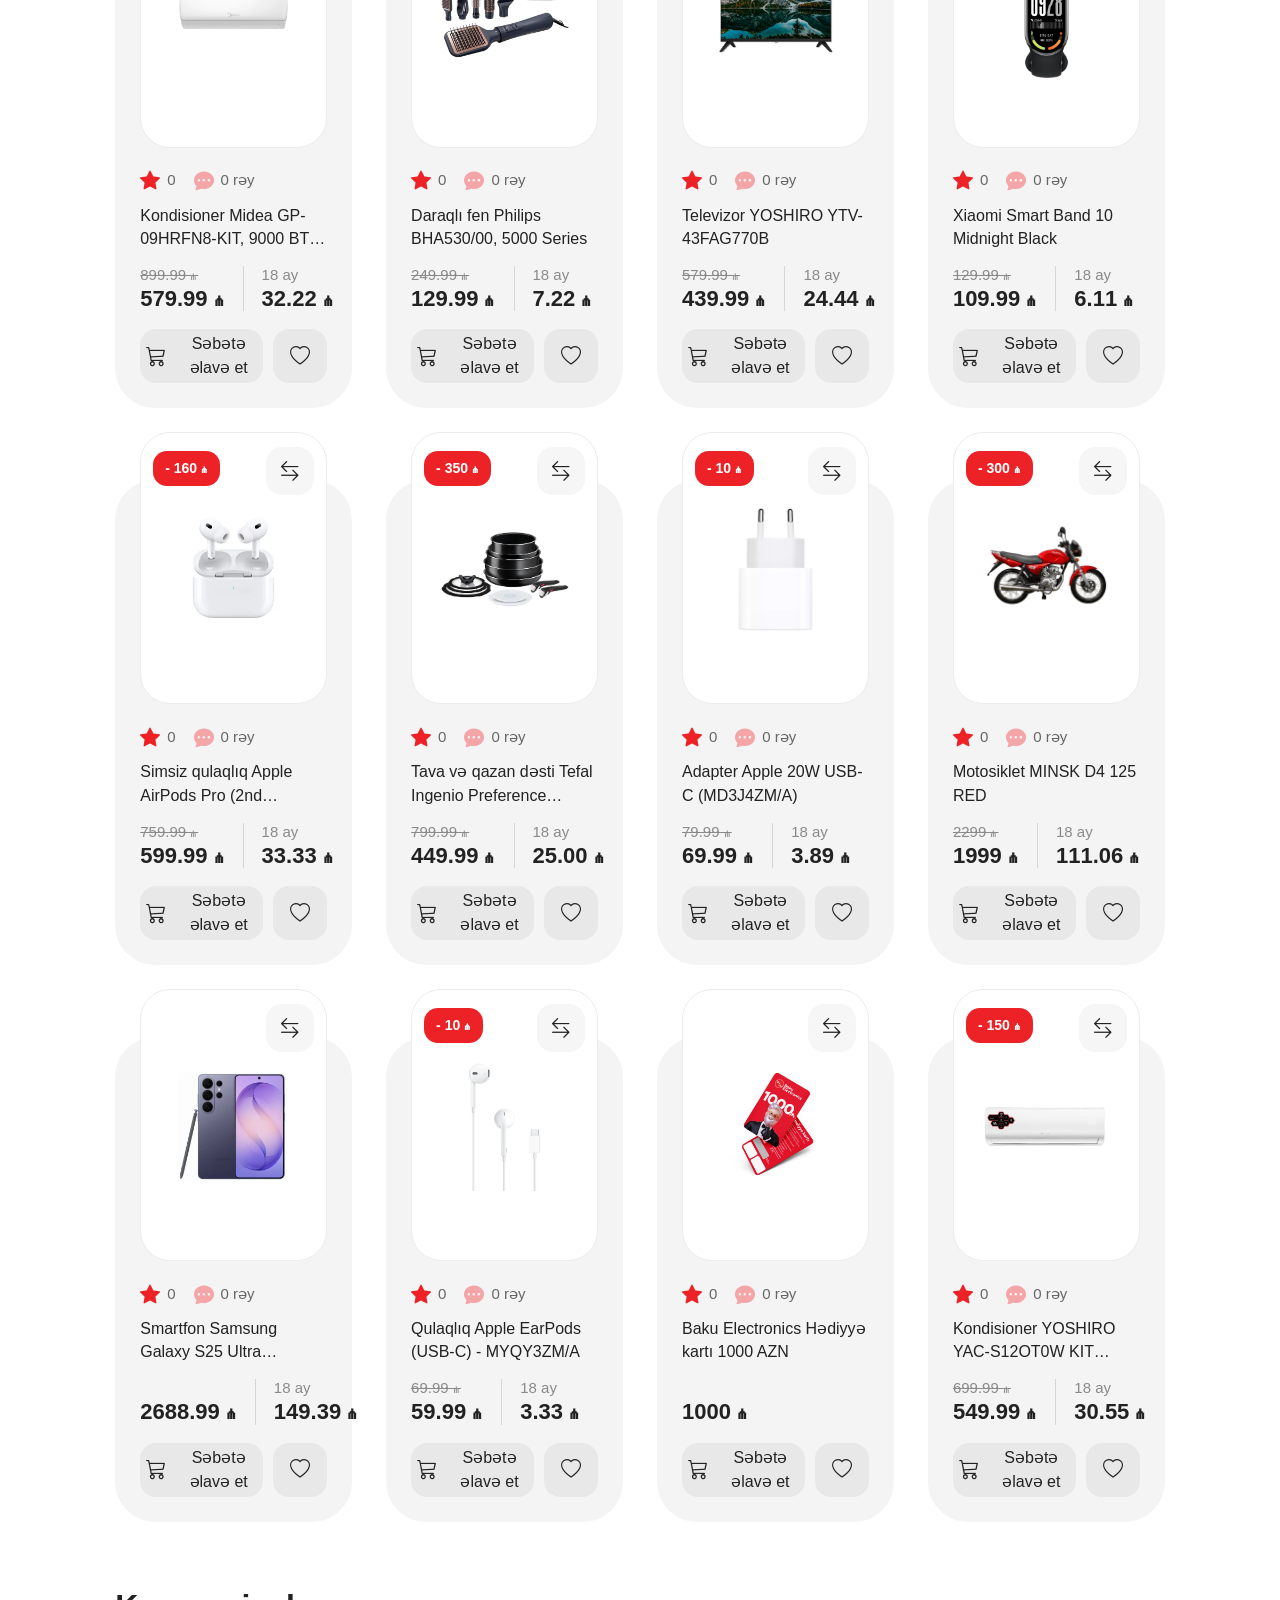
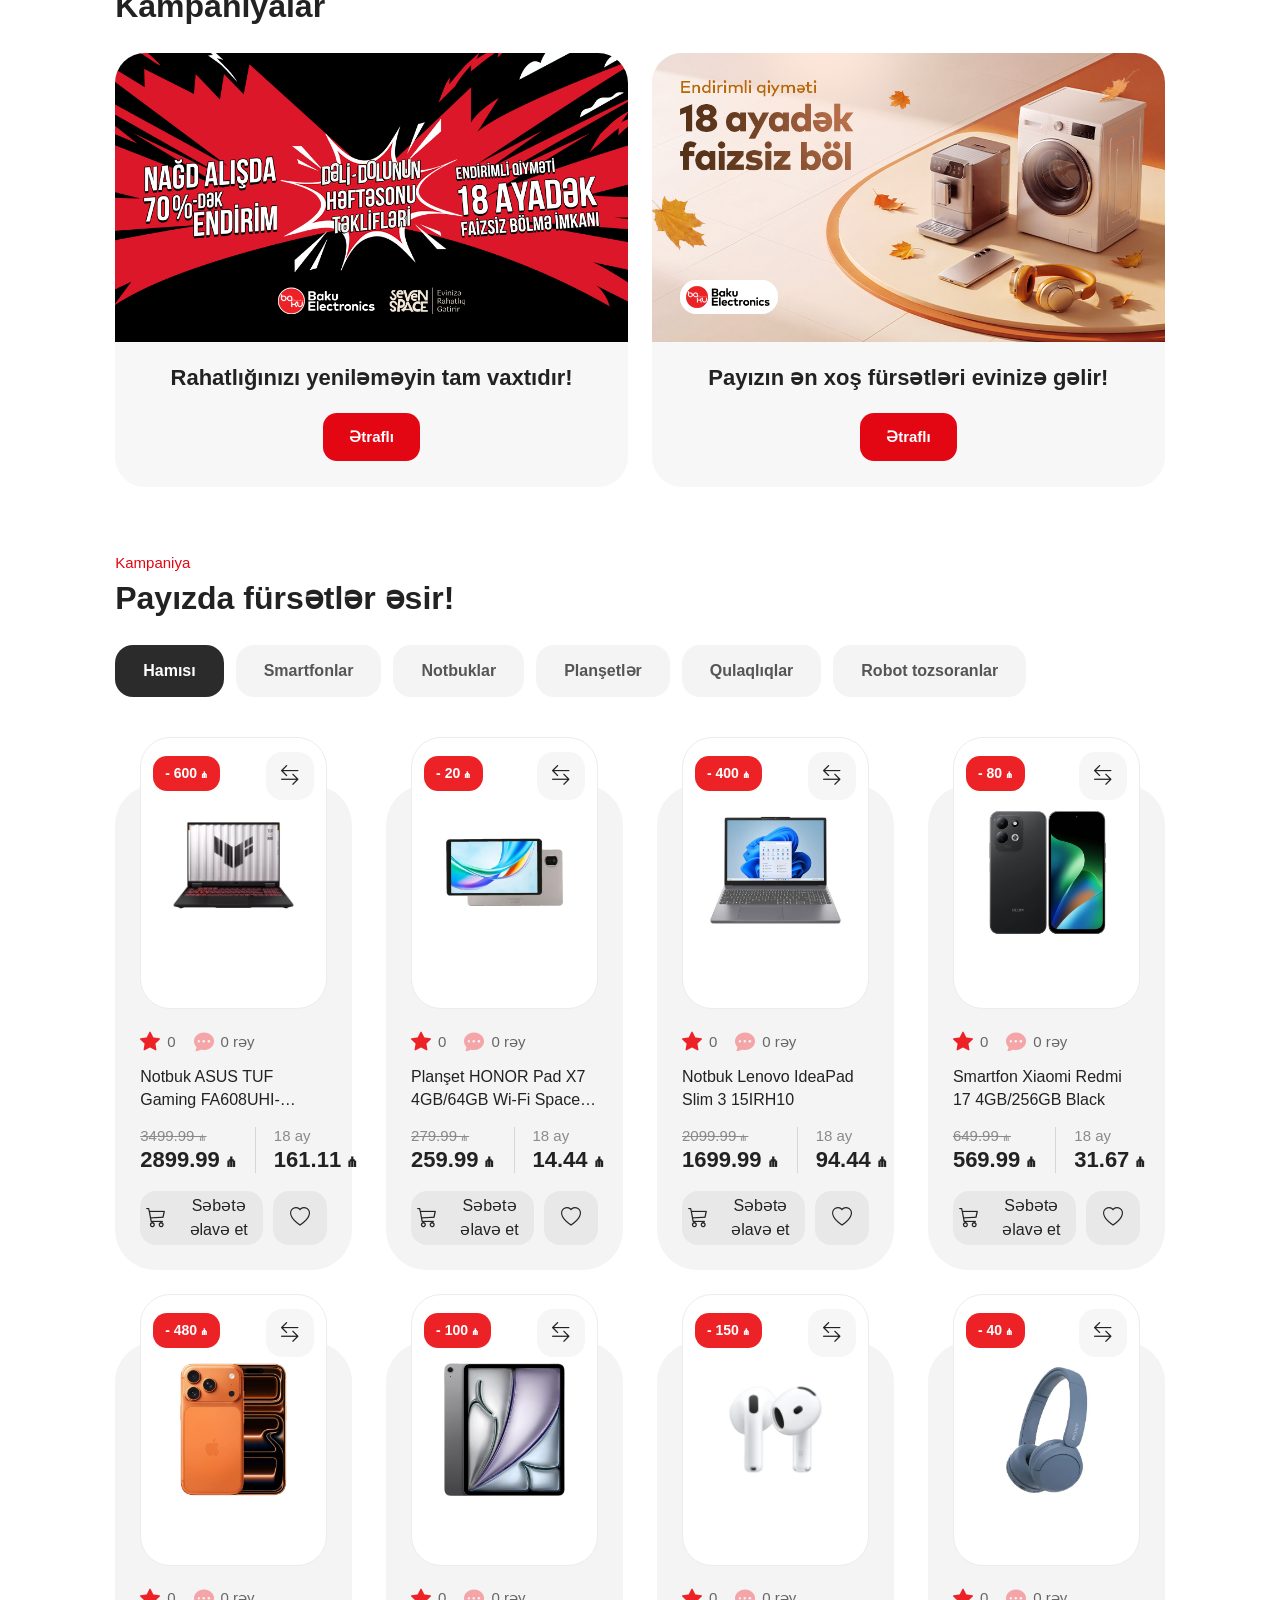
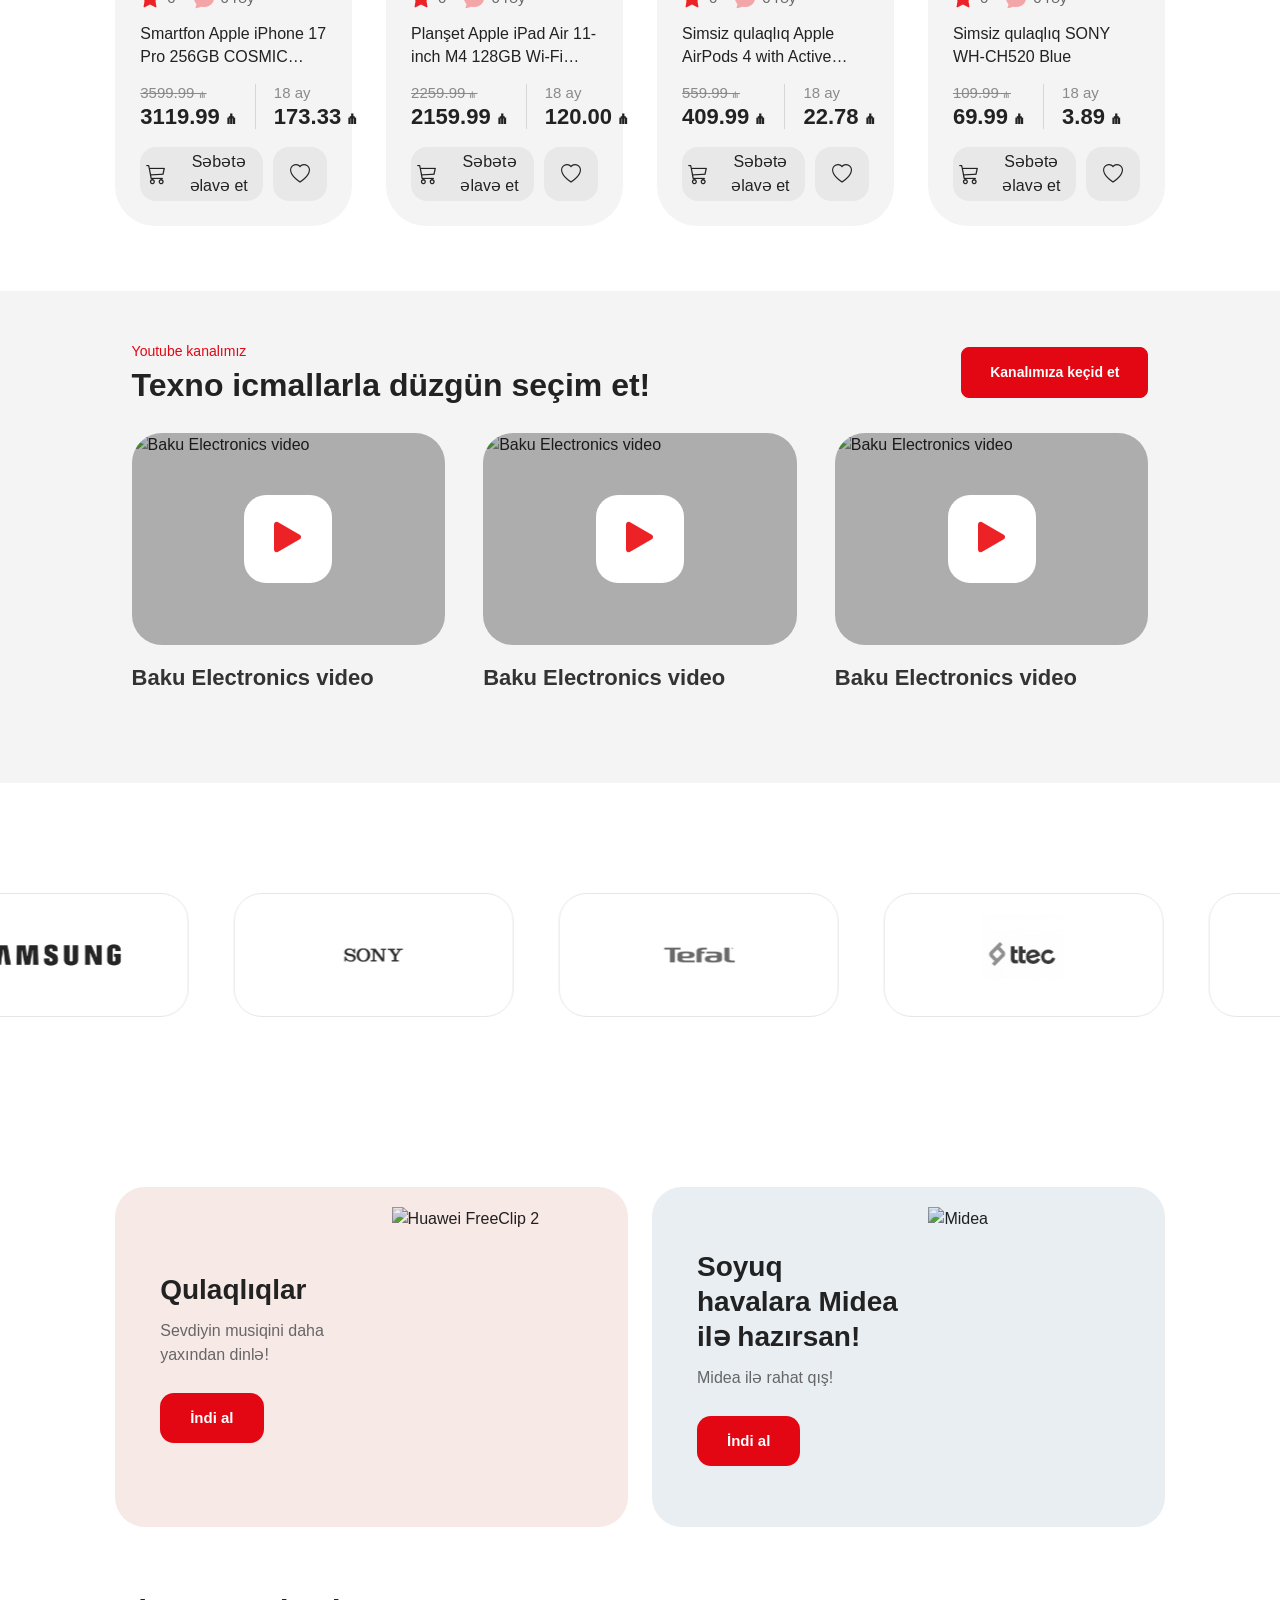
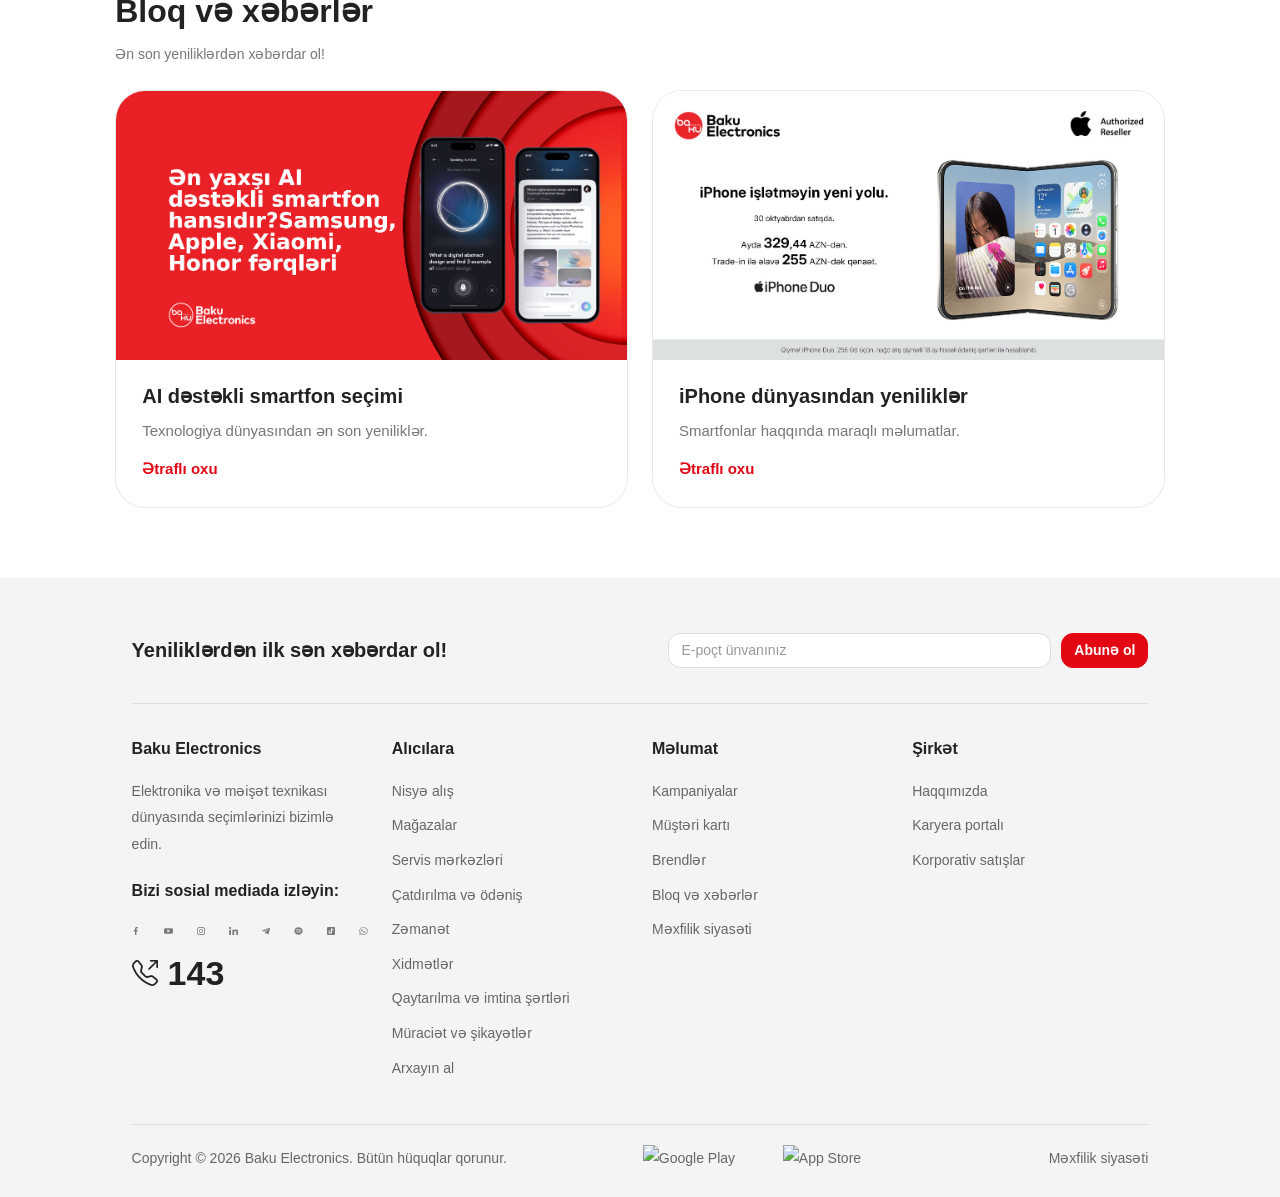
==== commit 28c1ff1c: "Fix hero slider autoplay and drag,unify product cart layout" ====
--- a/index.html
+++ b/index.html
@@ -191,7 +191,7 @@
 
             <div class="hero-grid">
 
-            <div id="mainCarousel" class="carousel slide" data-bs-ride="carousel" data-bs-interval="4500" data-bs-touch="true">
+            <div id="mainCarousel" class="carousel slide" data-bs-ride="carousel" data-bs-interval="4500" data-bs-pause="false" data-bs-wrap="true" data-bs-touch="true">
 
             <div class="carousel-indicators">
                 <button type="button" data-bs-target="#mainCarousel" data-bs-slide-to="0" class="active" aria-label="Slayd 1"></button>
@@ -684,14 +684,14 @@
                     <div class="product-img">
                         
                         <button class="compare-btn" type="button" aria-label="Müqayisə et"><i class="bi bi-arrow-left-right"></i></button>
-                        <img src="Assets/İmage/Products_Best selling/1001334804.webp" alt="Məhsul" loading="lazy">
-                    </div>
-                    <div class="product-rating">
-                        <span><i class="bi bi-star-fill"></i> 0</span>
-                        <span class="rating-count"><i class="bi bi-chat-dots-fill"></i> 0 rəy</span>
-                    </div>
-                    <h5>Məhsul</h5>
-                    <div class="product-prices"><div class="price-main"><strong class="price">2688.99</strong></div></div>
+                        <img src="Assets/İmage/Products_Best selling/1001334804.webp" alt="Samsung Galaxy smartfon" loading="lazy">
+                    </div>
+                    <div class="product-rating">
+                        <span><i class="bi bi-star-fill"></i> 0</span>
+                        <span class="rating-count"><i class="bi bi-chat-dots-fill"></i> 0 rəy</span>
+                    </div>
+                    <h5>Smartfon Samsung Galaxy S25 Ultra 12/256GB</h5>
+                    <div class="product-prices"><div class="price-main"><strong class="price">2688.99 ₼</strong></div><div class="price-installment"><span>18 ay</span><strong>149.39 ₼</strong></div></div>
                     <div class="product-actions">
                         <button class="btn-cart" type="button"><i class="bi bi-cart3"></i><span>Səbətə əlavə et</span></button>
                         <button class="btn-fav" type="button" aria-label="Seçilmişlərə əlavə et"><i class="bi bi-heart"></i></button>
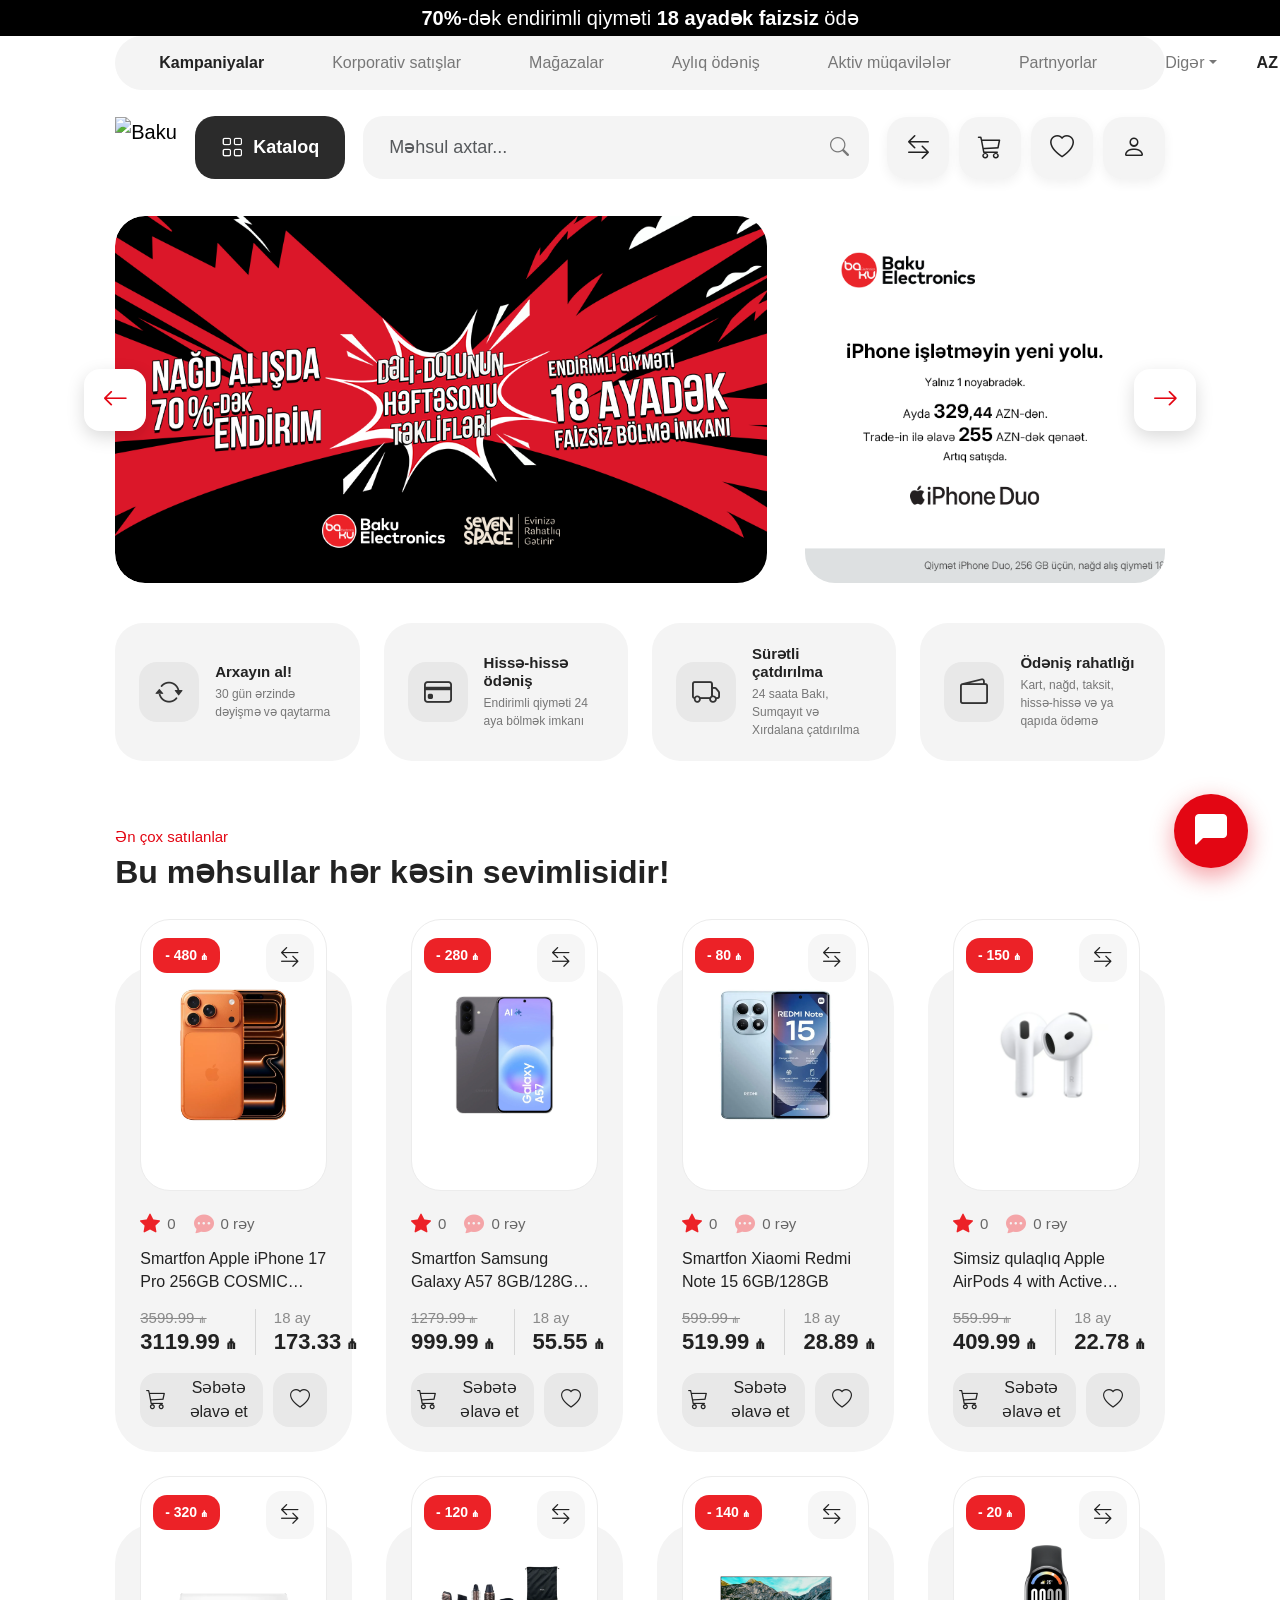
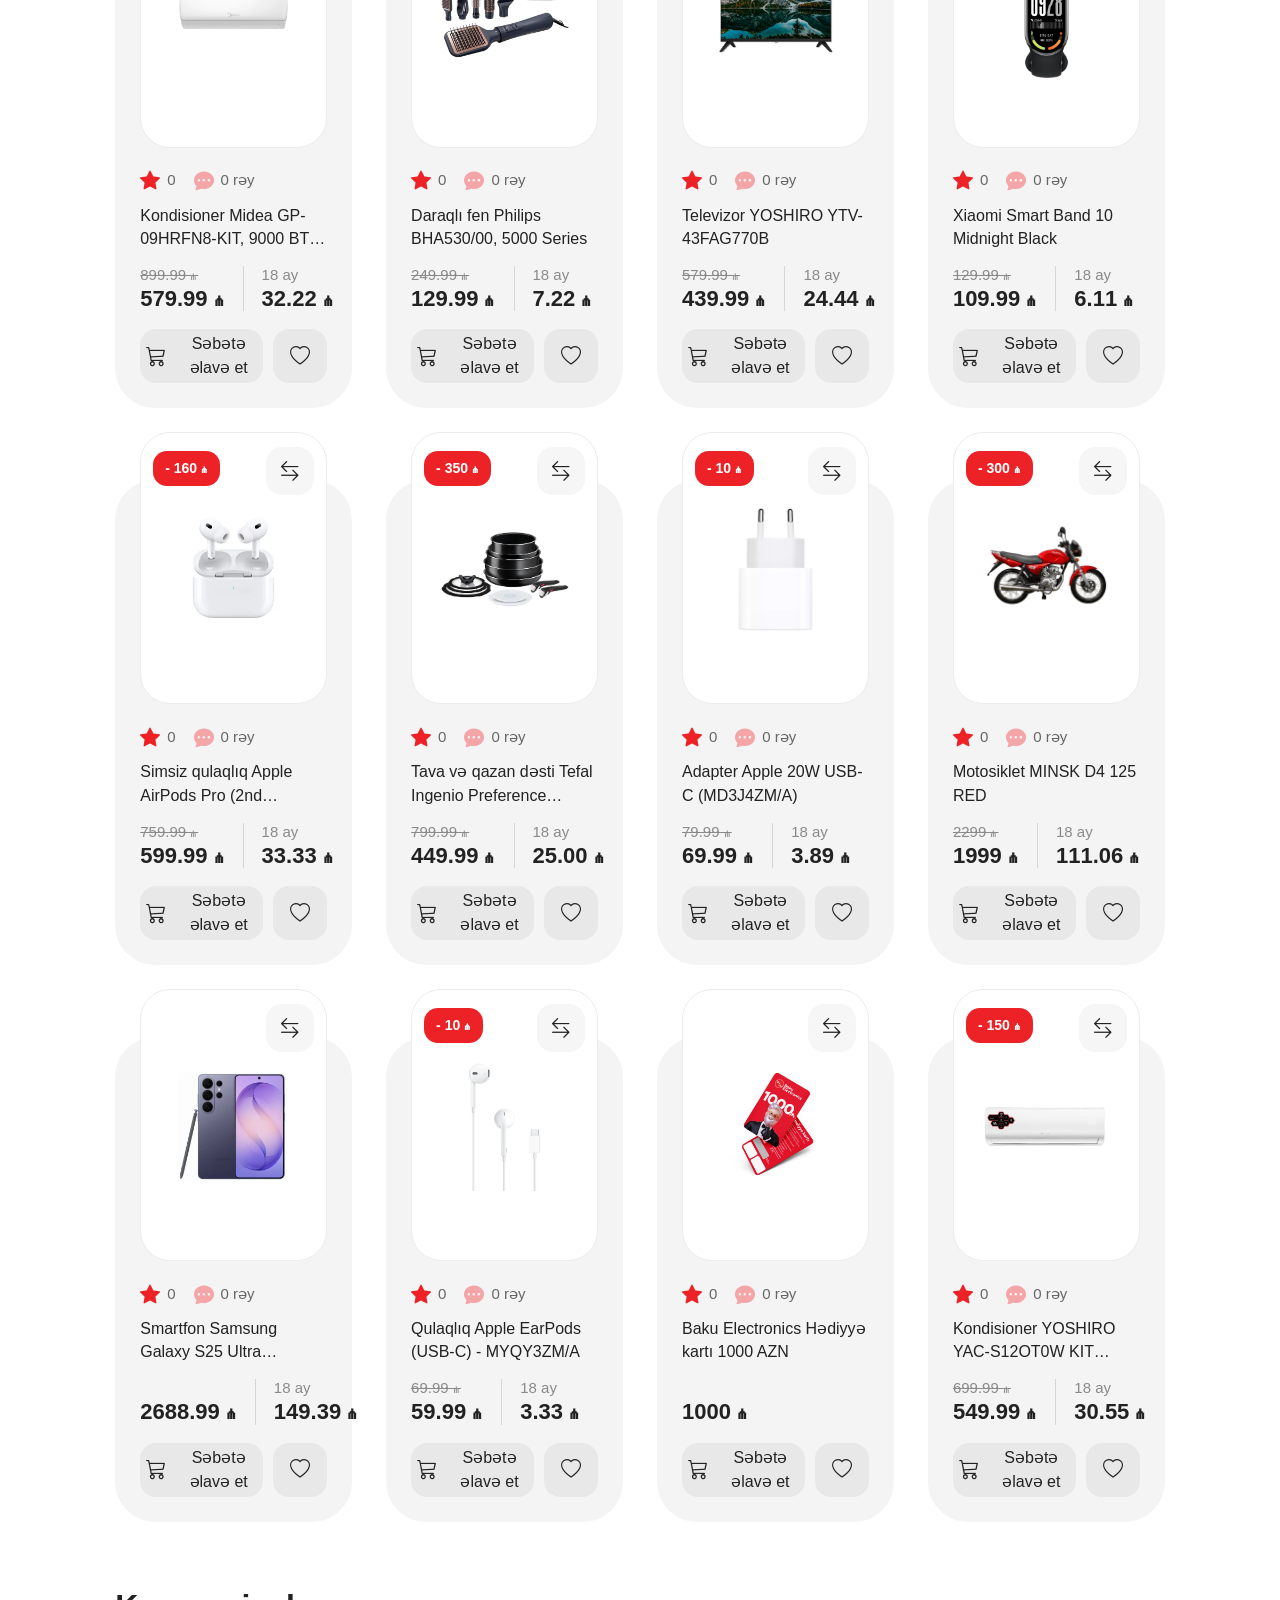
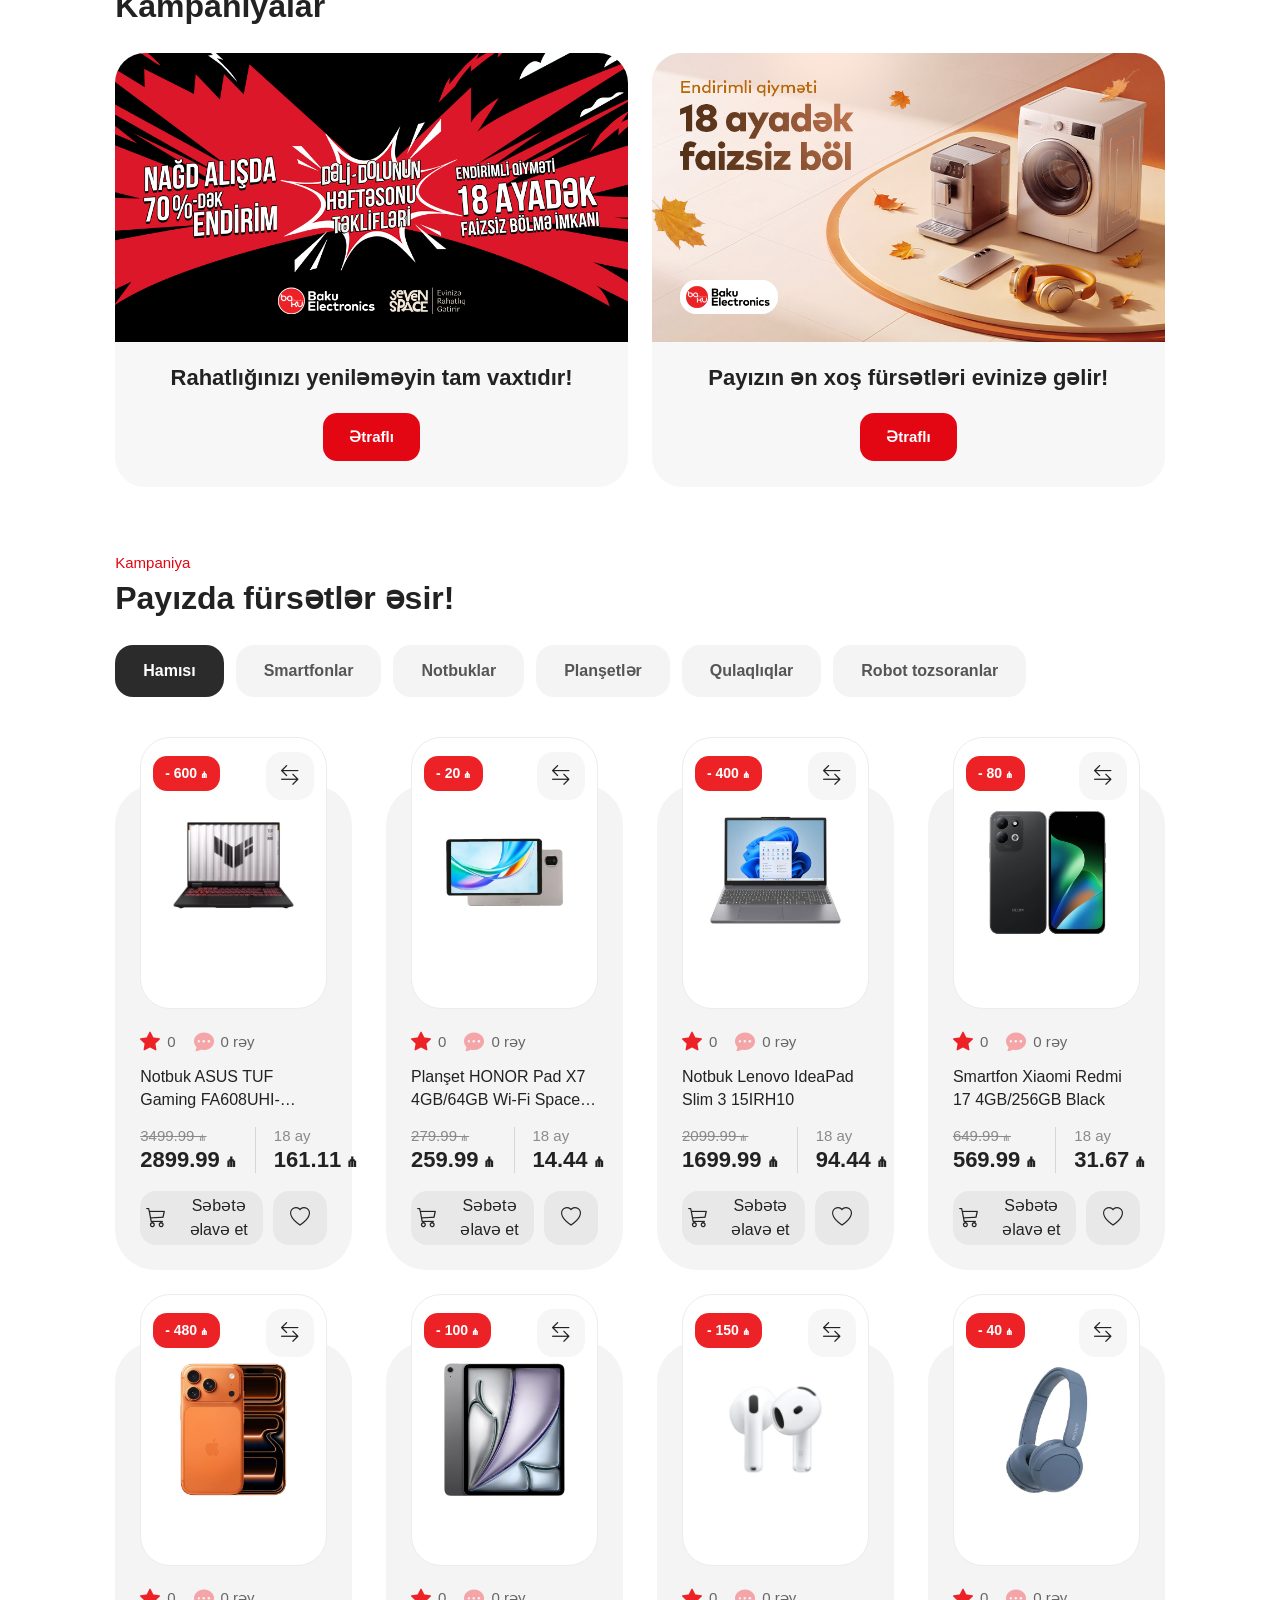
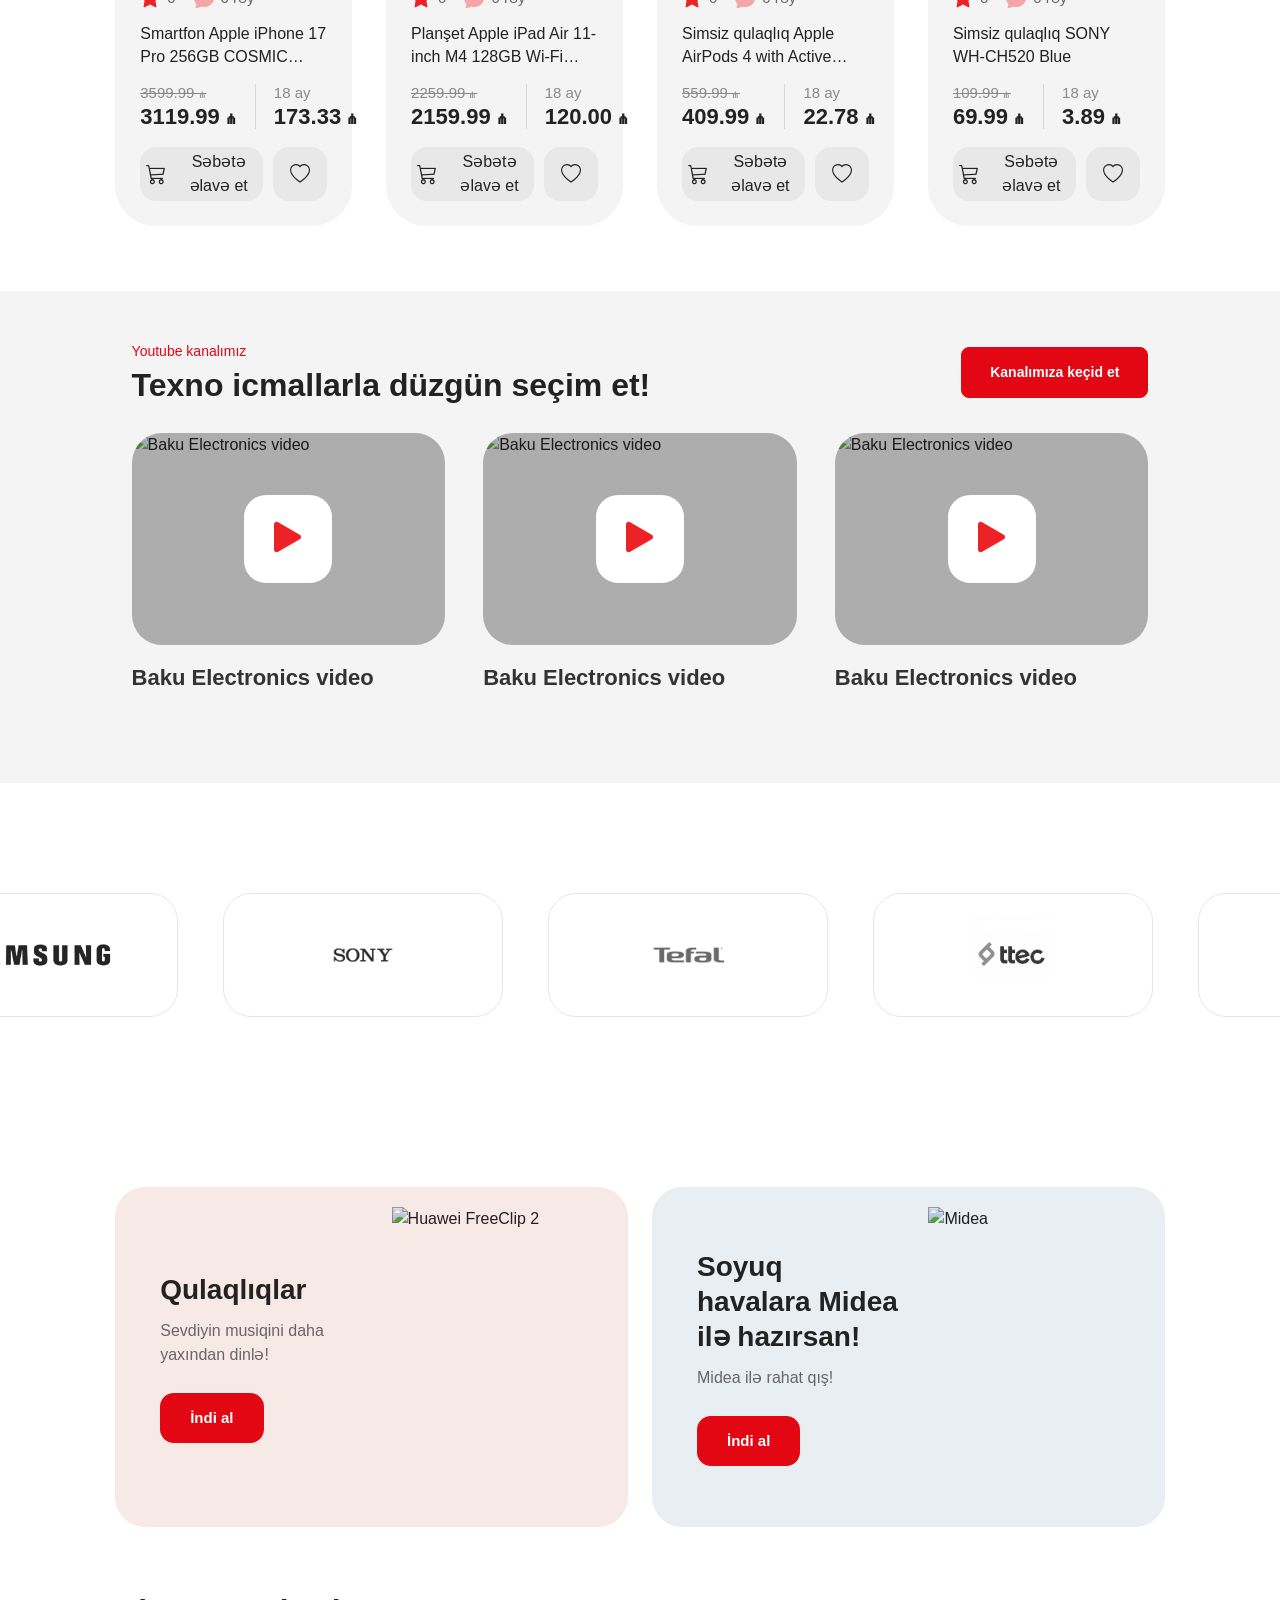
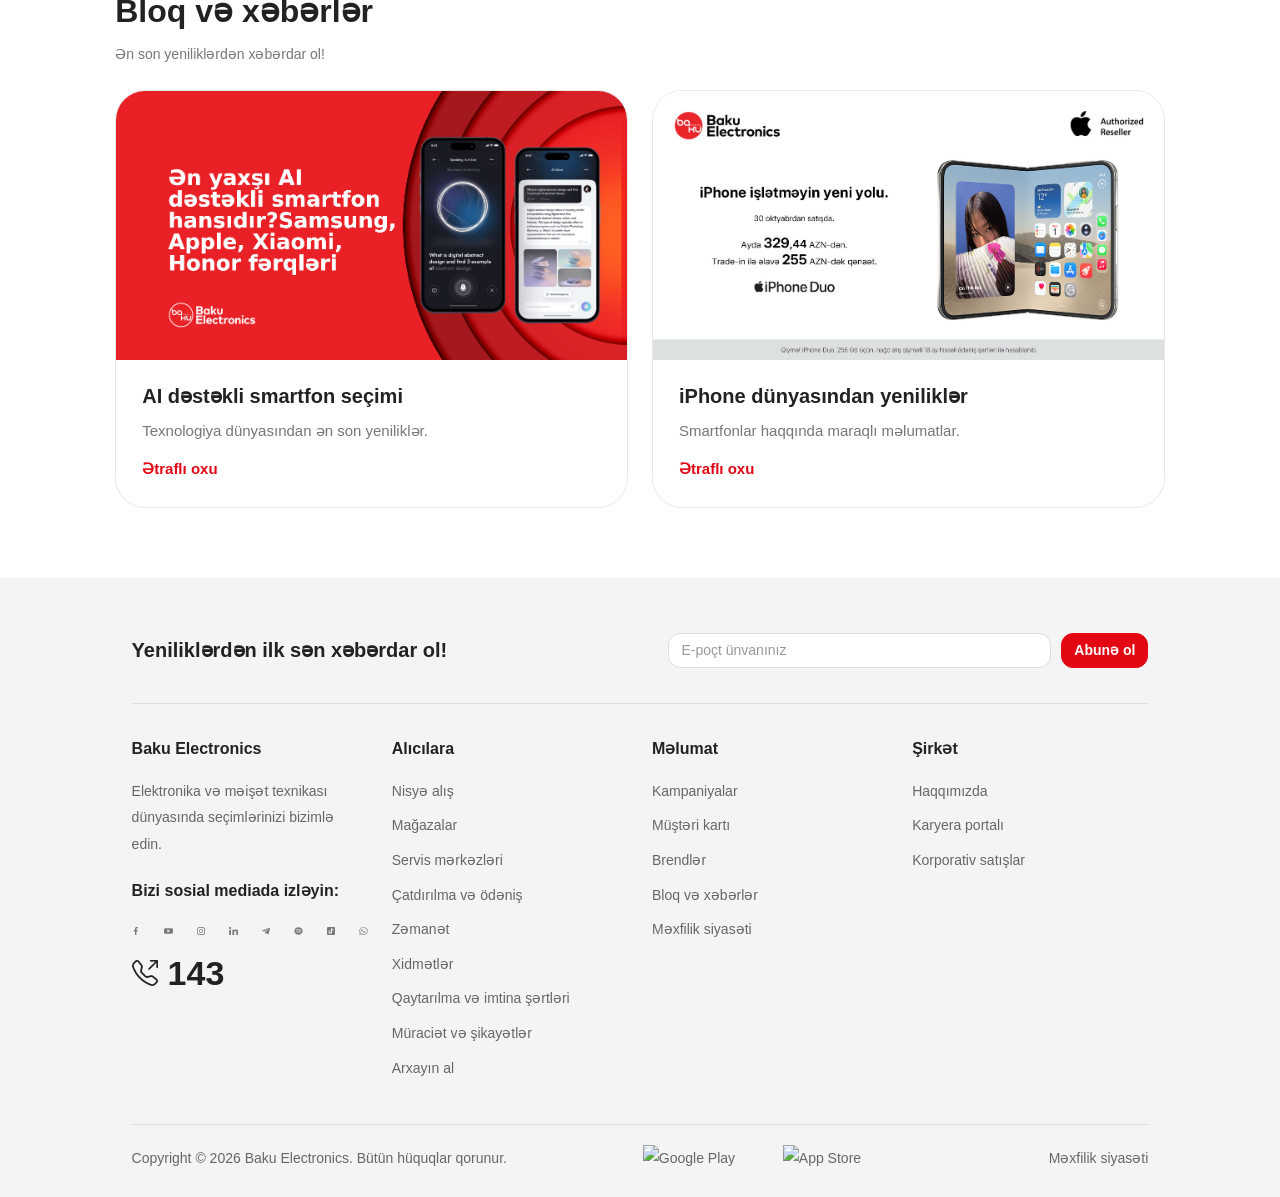
==== commit aa082fec: "Rebuild hero slider with next-slide peek on the right" ====
--- a/index.html
+++ b/index.html
@@ -191,7 +191,7 @@
 
             <div class="hero-grid">
 
-            <div id="mainCarousel" class="carousel slide" data-bs-ride="carousel" data-bs-interval="4500" data-bs-pause="false" data-bs-wrap="true" data-bs-touch="true">
+            <div id="mainCarousel" class="carousel slide hero-peek">
 
             <div class="carousel-indicators">
                 <button type="button" data-bs-target="#mainCarousel" data-bs-slide-to="0" class="active" aria-label="Slayd 1"></button>
@@ -384,20 +384,13 @@
 
 </div>
 
-            <button class="carousel-control-prev" type="button" data-bs-target="#mainCarousel" data-bs-slide="prev" aria-label="Əvvəlki">
+            <button class="carousel-control-prev" type="button" data-hero="prev" aria-label="Əvvəlki">
                 <i class="bi bi-arrow-left"></i>
             </button>
 
-            <button class="carousel-control-next" type="button" data-bs-target="#mainCarousel" data-bs-slide="next" aria-label="Növbəti">
+            <button class="carousel-control-next" type="button" data-hero="next" aria-label="Növbəti">
                 <i class="bi bi-arrow-right"></i>
             </button>
-
-            <!-- Yan banner (şəkil ilə əvəz edə bilərsiniz) -->
-            <a class="hero-side" href="#">
-                <span class="hero-side-top">Nağd alışda</span>
-                <span class="hero-side-big">60<small>%</small></span>
-                <span class="hero-side-sub">-dək endirimlər</span>
-            </a>
 
             </div>
 
--- a/CSS/style.css
+++ b/CSS/style.css
@@ -2597,4 +2597,58 @@
 body.dark .main-navigation .nav-links a:not(.dropdown-item):hover {
     color: #fff;
     background: rgba(255, 255, 255, 0.14);
+}
+
+
+/* ==============================
+   24. SLAYD: sağda növbəti slaydın bir hissəsi görünür
+============================== */
+
+.hero-grid {
+    display: block;
+    --peek: 398px;      /* sağda görünən hissə (360px + 38px boşluq) */
+    --hero-gap: 38px;
+}
+
+#mainCarousel.hero-peek {
+    width: 100%;
+    touch-action: pan-y;
+    cursor: grab;
+    user-select: none;
+}
+
+#mainCarousel.hero-peek .carousel-inner {
+    display: flex;
+    gap: var(--hero-gap);
+    overflow: visible;
+    border-radius: 0;
+    height: auto;
+    will-change: transform;
+}
+
+#mainCarousel.hero-peek .carousel-item {
+    display: block;
+    float: none;
+    margin: 0;
+    flex: 0 0 calc(100% - var(--peek));
+    width: calc(100% - var(--peek));
+    transition: none;
+}
+
+#mainCarousel.hero-peek .carousel-item img {
+    border-radius: 30px;
+    -webkit-user-drag: none;
+}
+
+/* kənardan kənara görünən zolaq */
+#mainCarousel.hero-peek {
+    overflow: hidden;
+    border-radius: 30px;
+}
+
+@media (max-width: 991px) {
+    .hero-grid {
+        --peek: 0px;
+        --hero-gap: 16px;
+    }
 }
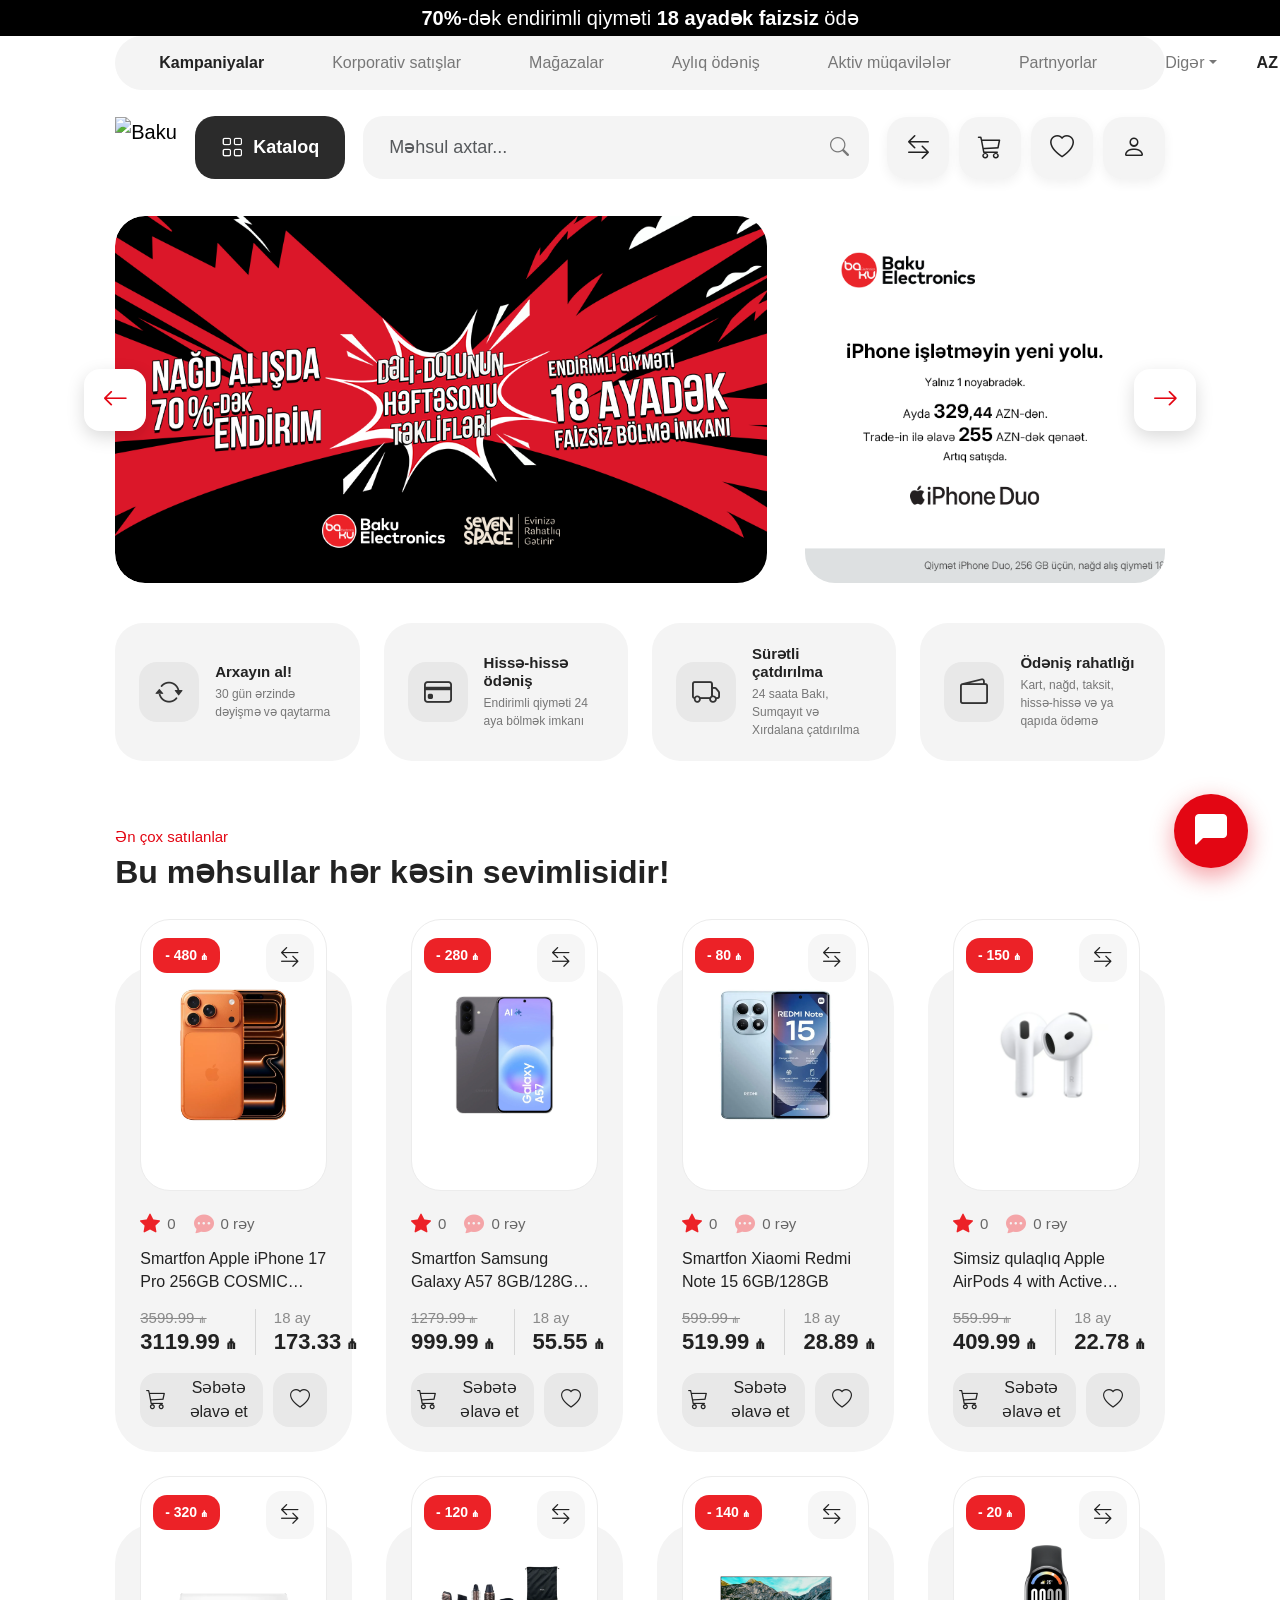
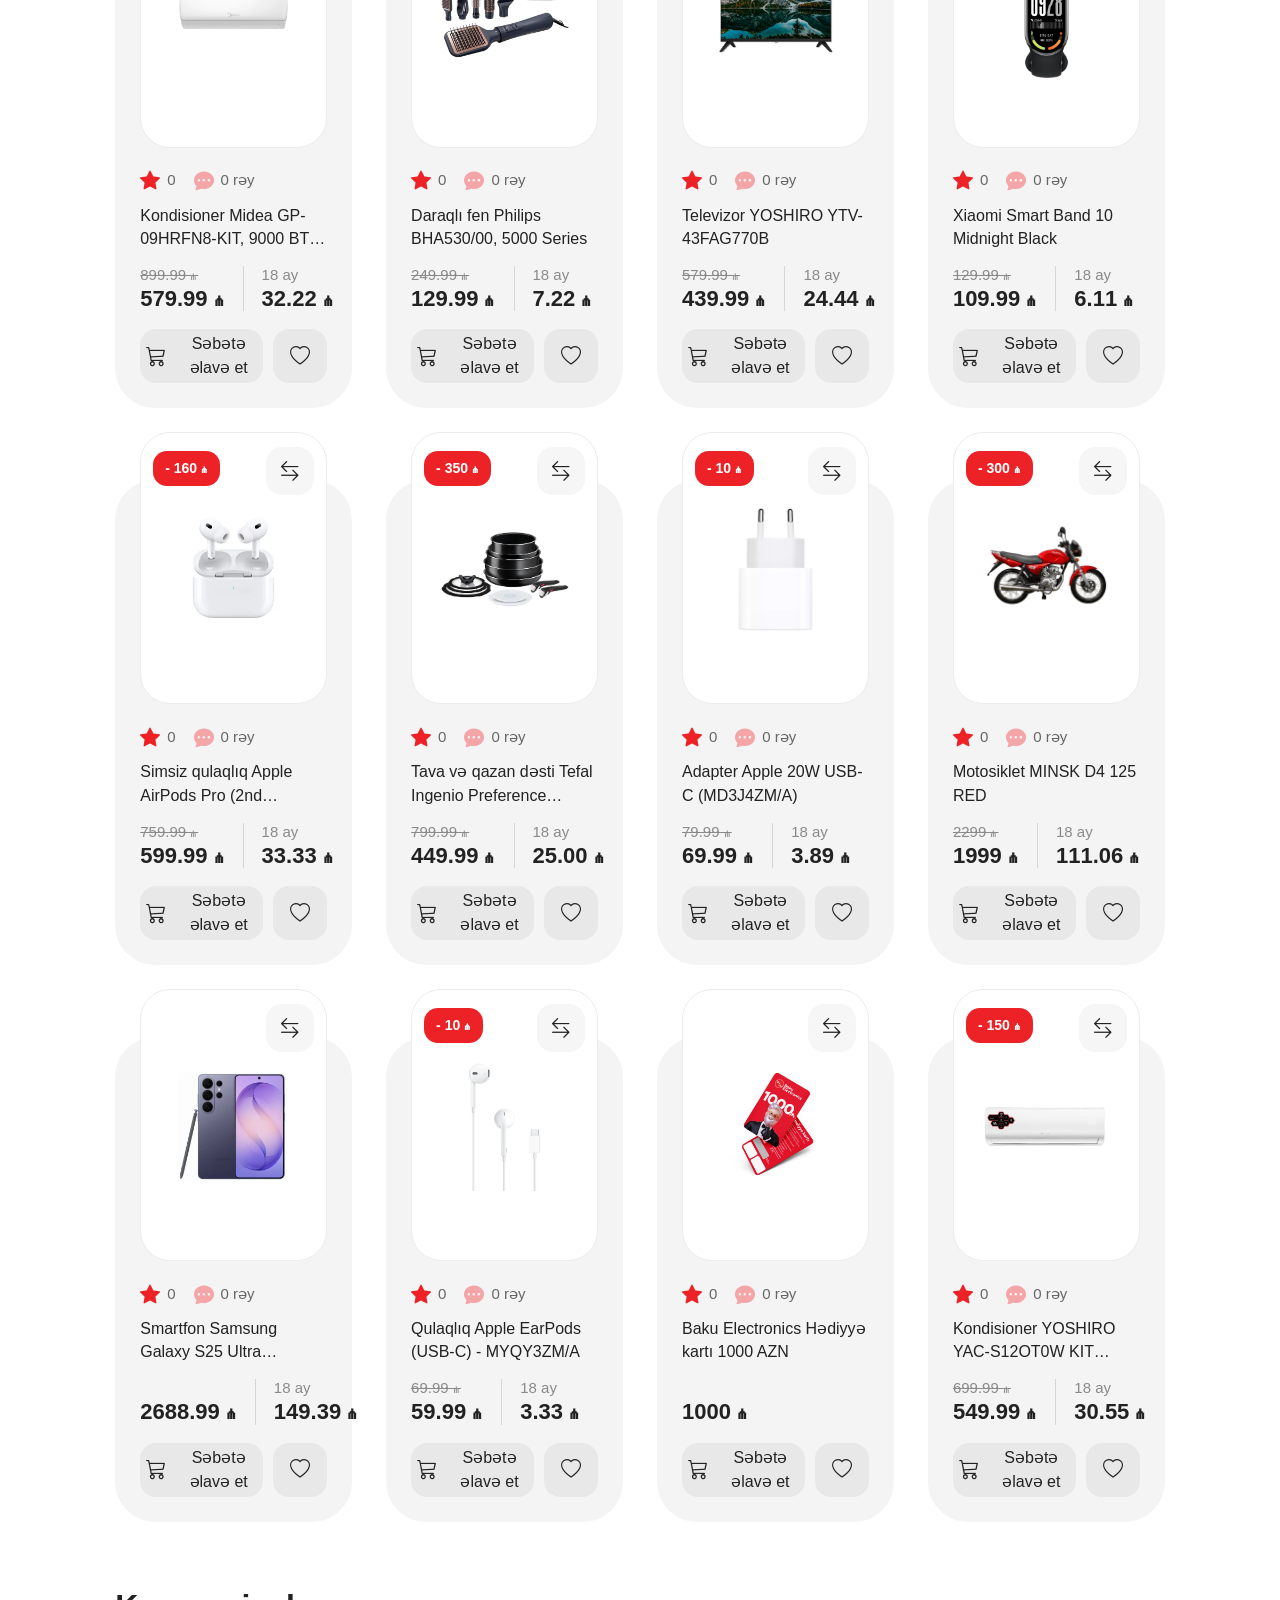
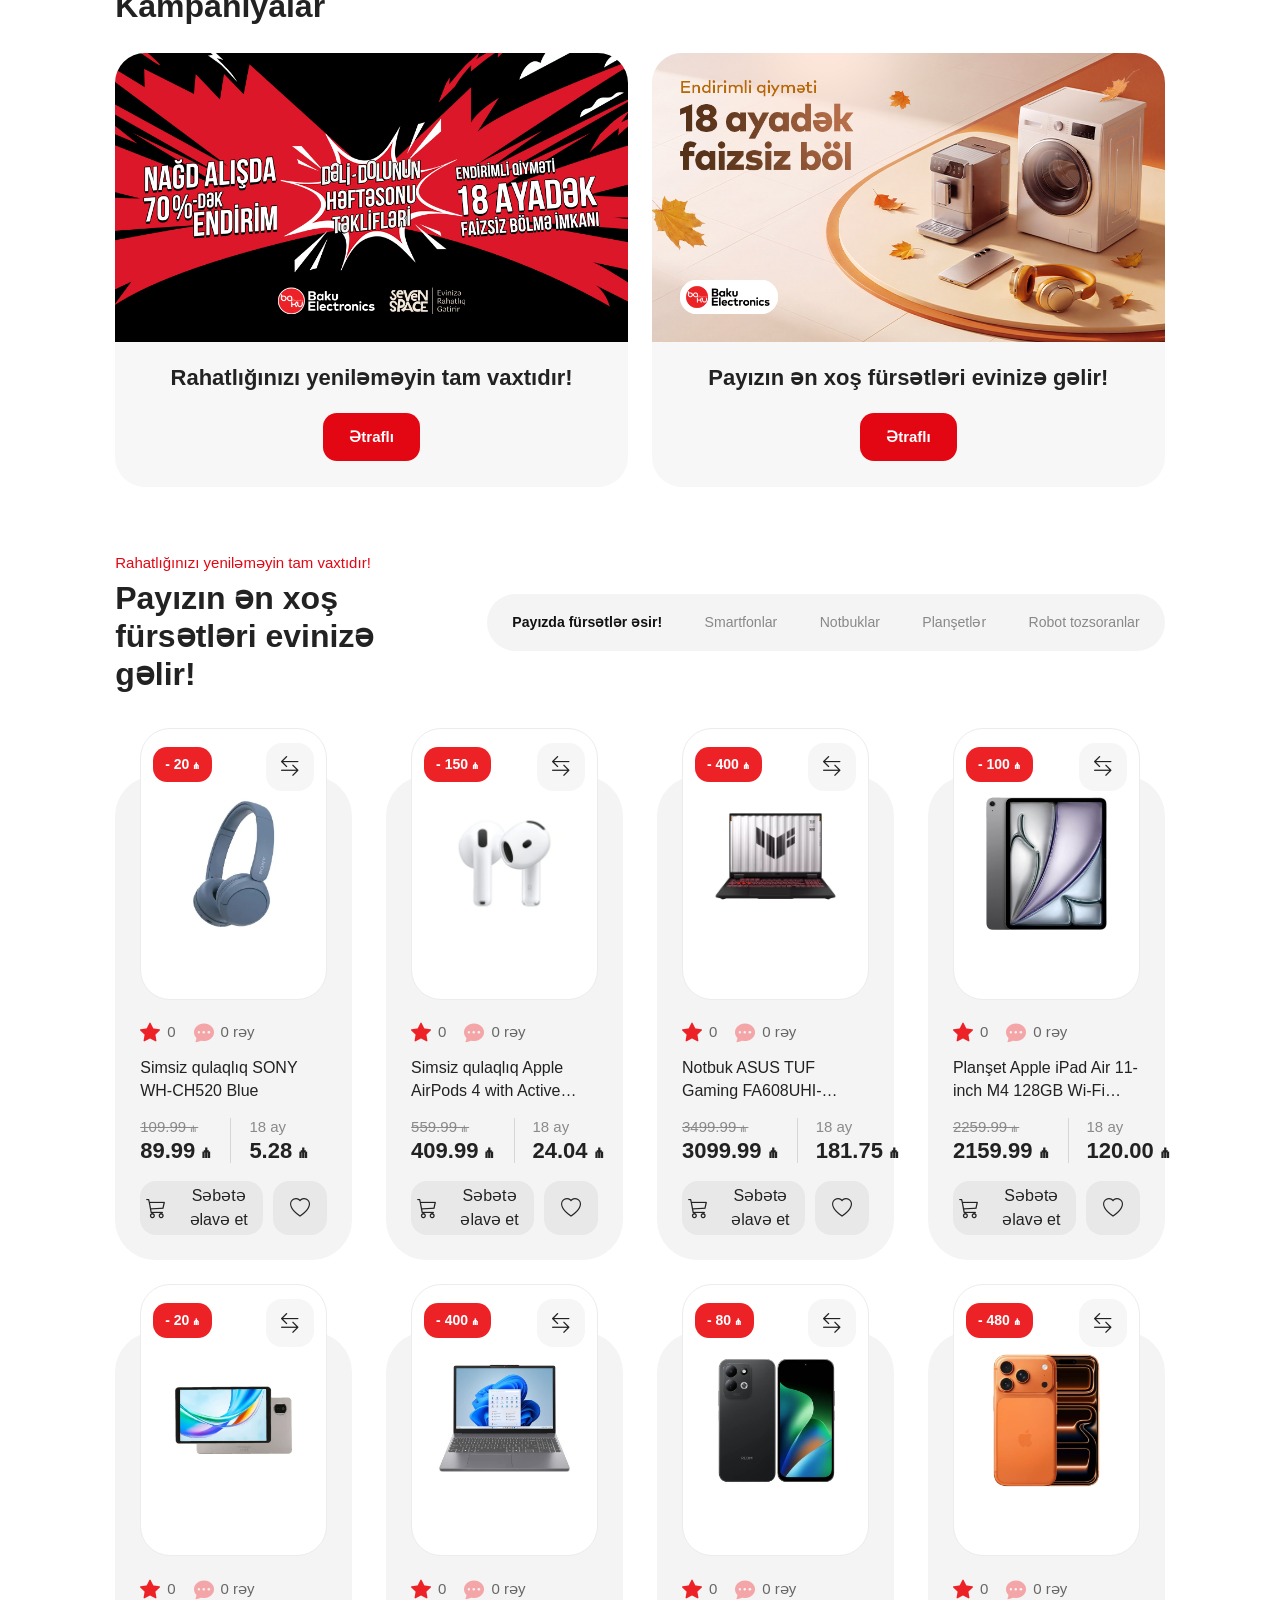
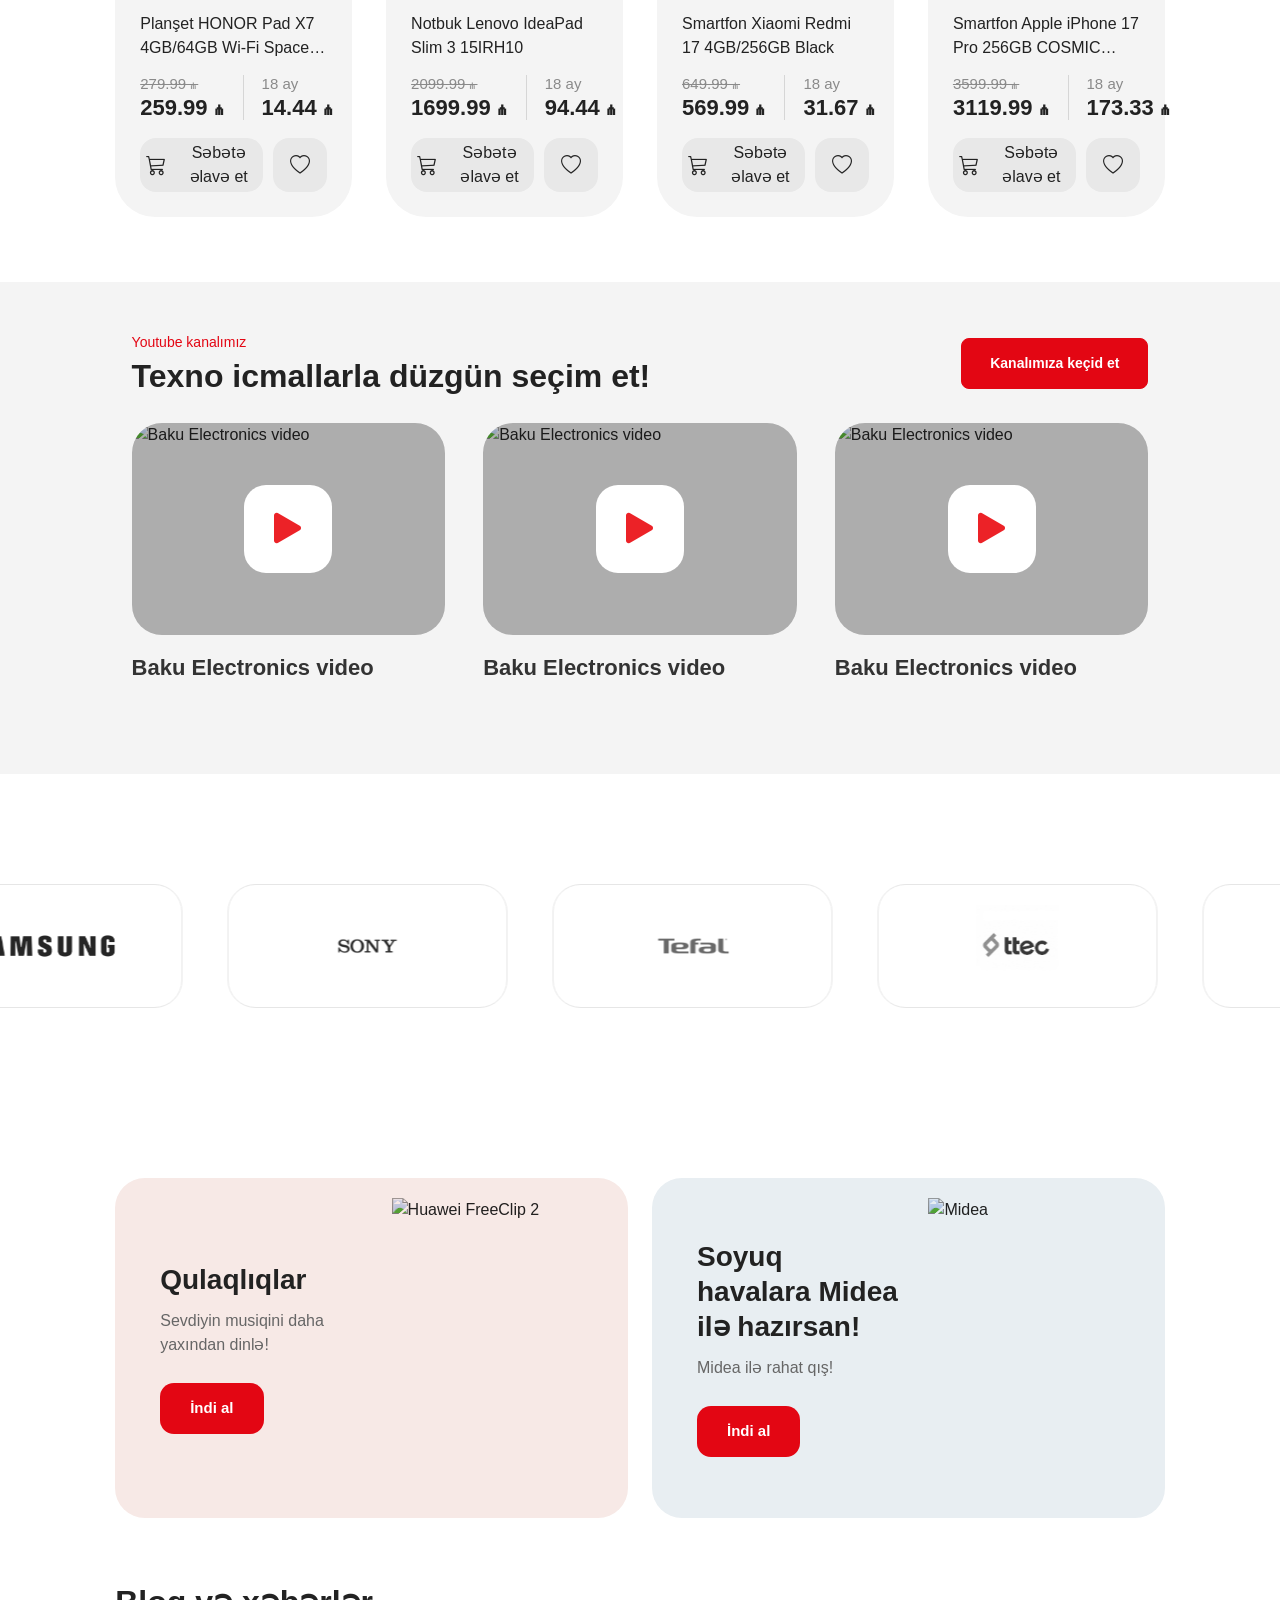
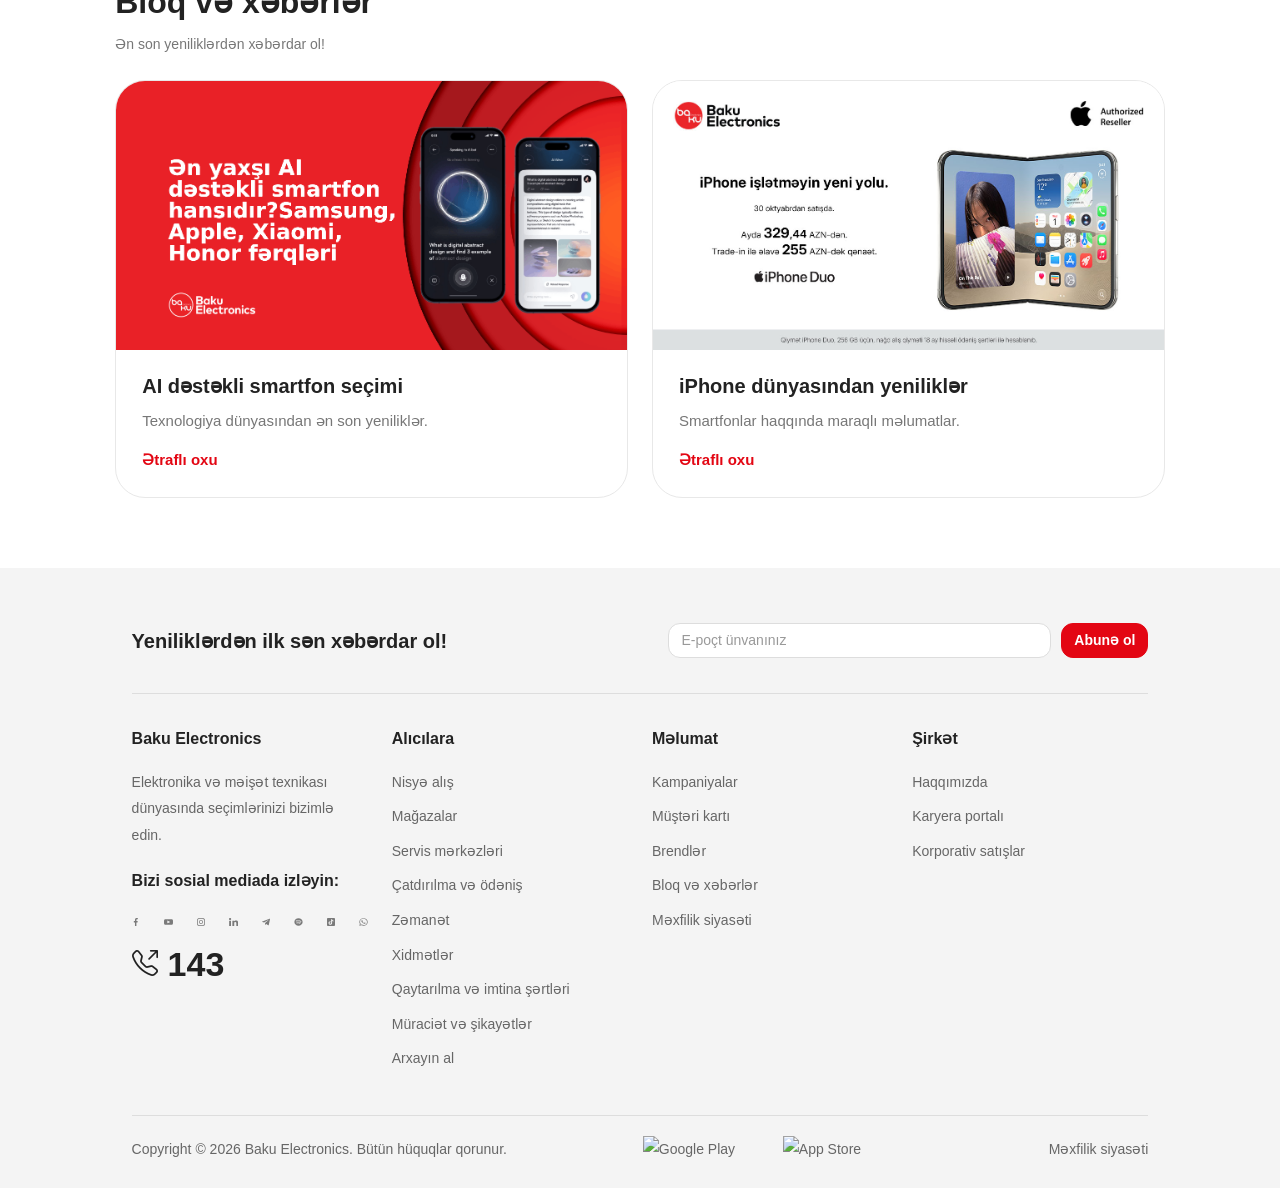
==== commit e54d4d4e: "Restyle capaign header with tab pill and reorder products" ====
--- a/index.html
+++ b/index.html
@@ -793,23 +793,62 @@
 
         <section class="best-sellers">
 
-            <span class="section-label">Kampaniya</span>
-            <h2 class="section-title">Payızda fürsətlər əsir!</h2>
-
-            <div class="campaign-tabs">
-                <button class="active" data-category="all">Hamısı</button>
-                <button data-category="smartphones">Smartfonlar</button>
-                <button data-category="laptops">Notbuklar</button>
-                <button data-category="tablets">Planşetlər</button>
-                <button data-category="headphones">Qulaqlıqlar</button>
-                <button data-category="vacuum">Robot tozsoranlar</button>
+            <div class="campaign-head">
+                <div class="campaign-head-text">
+                    <span class="section-label">Rahatlığınızı yeniləməyin tam vaxtıdır!</span>
+                    <h2 class="section-title">Payızın ən xoş fürsətləri evinizə gəlir!</h2>
+                </div>
+
+                <div class="campaign-tabs">
+                    <button class="active" data-category="all">Payızda fürsətlər əsir!</button>
+                    <button data-category="smartphones">Smartfonlar</button>
+                    <button data-category="laptops">Notbuklar</button>
+                    <button data-category="tablets">Planşetlər</button>
+                    <button data-category="vacuum">Robot tozsoranlar</button>
+                </div>
             </div>
 
             <div class="product-grid">
 
+                <div class="product-card campaign-product" data-category="headphones">
+                    <div class="product-img">
+                        <span class="discount-badge">- 20 ₼</span>
+                        <button class="compare-btn" type="button" aria-label="Müqayisə et"><i class="bi bi-arrow-left-right"></i></button>
+                        <img src="Assets/İmage/Promotions/simsiz-qulaqlq-sony-wh-ch520-blue_1.webp" alt="Sony WH-CH520" loading="lazy">
+                    </div>
+                    <div class="product-rating">
+                        <span><i class="bi bi-star-fill"></i> 0</span>
+                        <span class="rating-count"><i class="bi bi-chat-dots-fill"></i> 0 rəy</span>
+                    </div>
+                    <h5>Simsiz qulaqlıq SONY WH-CH520 Blue</h5>
+                    <div class="product-prices"><div class="price-main"><s class="old-price">109.99 ₼</s><strong class="price">89.99 ₼</strong></div><div class="price-installment"><span>18 ay</span><strong>5.28 ₼</strong></div></div>
+                    <div class="product-actions">
+                        <button class="btn-cart" type="button"><i class="bi bi-cart3"></i><span>Səbətə əlavə et</span></button>
+                        <button class="btn-fav" type="button" aria-label="Seçilmişlərə əlavə et"><i class="bi bi-heart"></i></button>
+                    </div>
+                </div>
+
+                <div class="product-card campaign-product" data-category="headphones">
+                    <div class="product-img">
+                        <span class="discount-badge">- 150 ₼</span>
+                        <button class="compare-btn" type="button" aria-label="Müqayisə et"><i class="bi bi-arrow-left-right"></i></button>
+                        <img src="Assets/İmage/Promotions/simsiz-qulaqlq-apple-airpods-4-with-active-noise-cancellation-mxp93zea_1.webp" alt="AirPods 4" loading="lazy">
+                    </div>
+                    <div class="product-rating">
+                        <span><i class="bi bi-star-fill"></i> 0</span>
+                        <span class="rating-count"><i class="bi bi-chat-dots-fill"></i> 0 rəy</span>
+                    </div>
+                    <h5>Simsiz qulaqlıq Apple AirPods 4 with Active Noise Cancellation (MXP93ZE/A)</h5>
+                    <div class="product-prices"><div class="price-main"><s class="old-price">559.99 ₼</s><strong class="price">409.99 ₼</strong></div><div class="price-installment"><span>18 ay</span><strong>24.04 ₼</strong></div></div>
+                    <div class="product-actions">
+                        <button class="btn-cart" type="button"><i class="bi bi-cart3"></i><span>Səbətə əlavə et</span></button>
+                        <button class="btn-fav" type="button" aria-label="Seçilmişlərə əlavə et"><i class="bi bi-heart"></i></button>
+                    </div>
+                </div>
+
                 <div class="product-card campaign-product" data-category="laptops">
                     <div class="product-img">
-                        <span class="discount-badge">- 600 ₼</span>
+                        <span class="discount-badge">- 400 ₼</span>
                         <button class="compare-btn" type="button" aria-label="Müqayisə et"><i class="bi bi-arrow-left-right"></i></button>
                         <img src="Assets/İmage/Promotions/ASUS_TUFFA608UHI-TU156_90NR0KS1-M00BK0_1.webp" alt="ASUS TUF Gaming" loading="lazy">
                     </div>
@@ -817,8 +856,26 @@
                         <span><i class="bi bi-star-fill"></i> 0</span>
                         <span class="rating-count"><i class="bi bi-chat-dots-fill"></i> 0 rəy</span>
                     </div>
-                    <h5>Notbuk ASUS TUF Gaming FA608UHI-TU156</h5>
-                    <div class="product-prices"><div class="price-main"><s class="old-price">3499.99 ₼</s><strong class="price">2899.99 ₼</strong></div><div class="price-installment"><span>18 ay</span><strong>161.11 ₼</strong></div></div>
+                    <h5>Notbuk ASUS TUF Gaming FA608UHI-TU156 /16-inch/Ryzen 7...</h5>
+                    <div class="product-prices"><div class="price-main"><s class="old-price">3499.99 ₼</s><strong class="price">3099.99 ₼</strong></div><div class="price-installment"><span>18 ay</span><strong>181.75 ₼</strong></div></div>
+                    <div class="product-actions">
+                        <button class="btn-cart" type="button"><i class="bi bi-cart3"></i><span>Səbətə əlavə et</span></button>
+                        <button class="btn-fav" type="button" aria-label="Seçilmişlərə əlavə et"><i class="bi bi-heart"></i></button>
+                    </div>
+                </div>
+
+                <div class="product-card campaign-product" data-category="tablets">
+                    <div class="product-img">
+                        <span class="discount-badge">- 100 ₼</span>
+                        <button class="compare-btn" type="button" aria-label="Müqayisə et"><i class="bi bi-arrow-left-right"></i></button>
+                        <img src="Assets/İmage/Promotions/Planşet_Apple_iPad_Air_11-inch_M4_128GB_Wi-Fi_Space_Gray_2026.webp" alt="iPad Air" loading="lazy">
+                    </div>
+                    <div class="product-rating">
+                        <span><i class="bi bi-star-fill"></i> 0</span>
+                        <span class="rating-count"><i class="bi bi-chat-dots-fill"></i> 0 rəy</span>
+                    </div>
+                    <h5>Planşet Apple iPad Air 11-inch M4 128GB Wi-Fi Space Gray (2026)</h5>
+                    <div class="product-prices"><div class="price-main"><s class="old-price">2259.99 ₼</s><strong class="price">2159.99 ₼</strong></div><div class="price-installment"><span>18 ay</span><strong>120.00 ₼</strong></div></div>
                     <div class="product-actions">
                         <button class="btn-cart" type="button"><i class="bi bi-cart3"></i><span>Səbətə əlavə et</span></button>
                         <button class="btn-fav" type="button" aria-label="Seçilmişlərə əlavə et"><i class="bi bi-heart"></i></button>
@@ -891,60 +948,6 @@
                     </div>
                     <h5>Smartfon Apple iPhone 17 Pro 256GB COSMIC ORANGE</h5>
                     <div class="product-prices"><div class="price-main"><s class="old-price">3599.99 ₼</s><strong class="price">3119.99 ₼</strong></div><div class="price-installment"><span>18 ay</span><strong>173.33 ₼</strong></div></div>
-                    <div class="product-actions">
-                        <button class="btn-cart" type="button"><i class="bi bi-cart3"></i><span>Səbətə əlavə et</span></button>
-                        <button class="btn-fav" type="button" aria-label="Seçilmişlərə əlavə et"><i class="bi bi-heart"></i></button>
-                    </div>
-                </div>
-
-                <div class="product-card campaign-product" data-category="tablets">
-                    <div class="product-img">
-                        <span class="discount-badge">- 100 ₼</span>
-                        <button class="compare-btn" type="button" aria-label="Müqayisə et"><i class="bi bi-arrow-left-right"></i></button>
-                        <img src="Assets/İmage/Promotions/Planşet_Apple_iPad_Air_11-inch_M4_128GB_Wi-Fi_Space_Gray_2026.webp" alt="iPad Air" loading="lazy">
-                    </div>
-                    <div class="product-rating">
-                        <span><i class="bi bi-star-fill"></i> 0</span>
-                        <span class="rating-count"><i class="bi bi-chat-dots-fill"></i> 0 rəy</span>
-                    </div>
-                    <h5>Planşet Apple iPad Air 11-inch M4 128GB Wi-Fi Space Gray (2026)</h5>
-                    <div class="product-prices"><div class="price-main"><s class="old-price">2259.99 ₼</s><strong class="price">2159.99 ₼</strong></div><div class="price-installment"><span>18 ay</span><strong>120.00 ₼</strong></div></div>
-                    <div class="product-actions">
-                        <button class="btn-cart" type="button"><i class="bi bi-cart3"></i><span>Səbətə əlavə et</span></button>
-                        <button class="btn-fav" type="button" aria-label="Seçilmişlərə əlavə et"><i class="bi bi-heart"></i></button>
-                    </div>
-                </div>
-
-                <div class="product-card campaign-product" data-category="headphones">
-                    <div class="product-img">
-                        <span class="discount-badge">- 150 ₼</span>
-                        <button class="compare-btn" type="button" aria-label="Müqayisə et"><i class="bi bi-arrow-left-right"></i></button>
-                        <img src="Assets/İmage/Promotions/simsiz-qulaqlq-apple-airpods-4-with-active-noise-cancellation-mxp93zea_1.webp" alt="AirPods 4" loading="lazy">
-                    </div>
-                    <div class="product-rating">
-                        <span><i class="bi bi-star-fill"></i> 0</span>
-                        <span class="rating-count"><i class="bi bi-chat-dots-fill"></i> 0 rəy</span>
-                    </div>
-                    <h5>Simsiz qulaqlıq Apple AirPods 4 with Active Noise Cancellation (MXP93ZE/A)</h5>
-                    <div class="product-prices"><div class="price-main"><s class="old-price">559.99 ₼</s><strong class="price">409.99 ₼</strong></div><div class="price-installment"><span>18 ay</span><strong>22.78 ₼</strong></div></div>
-                    <div class="product-actions">
-                        <button class="btn-cart" type="button"><i class="bi bi-cart3"></i><span>Səbətə əlavə et</span></button>
-                        <button class="btn-fav" type="button" aria-label="Seçilmişlərə əlavə et"><i class="bi bi-heart"></i></button>
-                    </div>
-                </div>
-
-                <div class="product-card campaign-product" data-category="headphones">
-                    <div class="product-img">
-                        <span class="discount-badge">- 40 ₼</span>
-                        <button class="compare-btn" type="button" aria-label="Müqayisə et"><i class="bi bi-arrow-left-right"></i></button>
-                        <img src="Assets/İmage/Promotions/simsiz-qulaqlq-sony-wh-ch520-blue_1.webp" alt="Sony WH-CH520" loading="lazy">
-                    </div>
-                    <div class="product-rating">
-                        <span><i class="bi bi-star-fill"></i> 0</span>
-                        <span class="rating-count"><i class="bi bi-chat-dots-fill"></i> 0 rəy</span>
-                    </div>
-                    <h5>Simsiz qulaqlıq SONY WH-CH520 Blue</h5>
-                    <div class="product-prices"><div class="price-main"><s class="old-price">109.99 ₼</s><strong class="price">69.99 ₼</strong></div><div class="price-installment"><span>18 ay</span><strong>3.89 ₼</strong></div></div>
                     <div class="product-actions">
                         <button class="btn-cart" type="button"><i class="bi bi-cart3"></i><span>Səbətə əlavə et</span></button>
                         <button class="btn-fav" type="button" aria-label="Seçilmişlərə əlavə et"><i class="bi bi-heart"></i></button>
--- a/CSS/style.css
+++ b/CSS/style.css
@@ -2651,4 +2651,82 @@
         --peek: 0px;
         --hero-gap: 16px;
     }
+}
+
+
+/* ==============================
+   25. KAMPANİYA BAŞLIĞI + TAB PİLİ (sağda)
+============================== */
+
+.campaign-head {
+    display: flex;
+    align-items: center;
+    justify-content: space-between;
+    gap: 30px;
+    margin-bottom: 34px;
+}
+
+.campaign-head .section-title {
+    margin-bottom: 0;
+}
+
+.campaign-head .campaign-tabs {
+    flex: 0 0 auto;
+    min-width: 0;
+    margin: 0;
+    padding: 6px;
+    gap: 4px;
+    background: #f4f4f4;
+    border-radius: 40px;
+}
+
+.campaign-head .campaign-tabs button {
+    padding: 12px clamp(12px, 1.5vw, 28px);
+    background: transparent;
+    border-radius: 30px;
+    color: #888;
+    font-size: clamp(14px, 1.1vw, 16px);
+    font-weight: 500;
+}
+
+.campaign-head .campaign-tabs button:hover {
+    background: transparent;
+    color: #222;
+}
+
+.campaign-head .campaign-tabs button.active {
+    background: transparent;
+    color: #111;
+    font-weight: 700;
+}
+
+body.dark .campaign-head .campaign-tabs {
+    background: #242424;
+}
+
+body.dark .campaign-head .campaign-tabs button,
+body.dark .campaign-head .campaign-tabs button:hover {
+    background: transparent;
+    color: #aaa;
+}
+
+body.dark .campaign-head .campaign-tabs button:hover,
+body.dark .campaign-head .campaign-tabs button.active {
+    color: #fff;
+}
+
+@media (max-width: 1199px) {
+    .campaign-head {
+        flex-direction: column;
+        align-items: stretch;
+        gap: 18px;
+    }
+
+    .campaign-head .section-title {
+        font-size: 24px;
+    }
+
+    .campaign-head .campaign-tabs {
+        overflow-x: auto;
+    }
 }
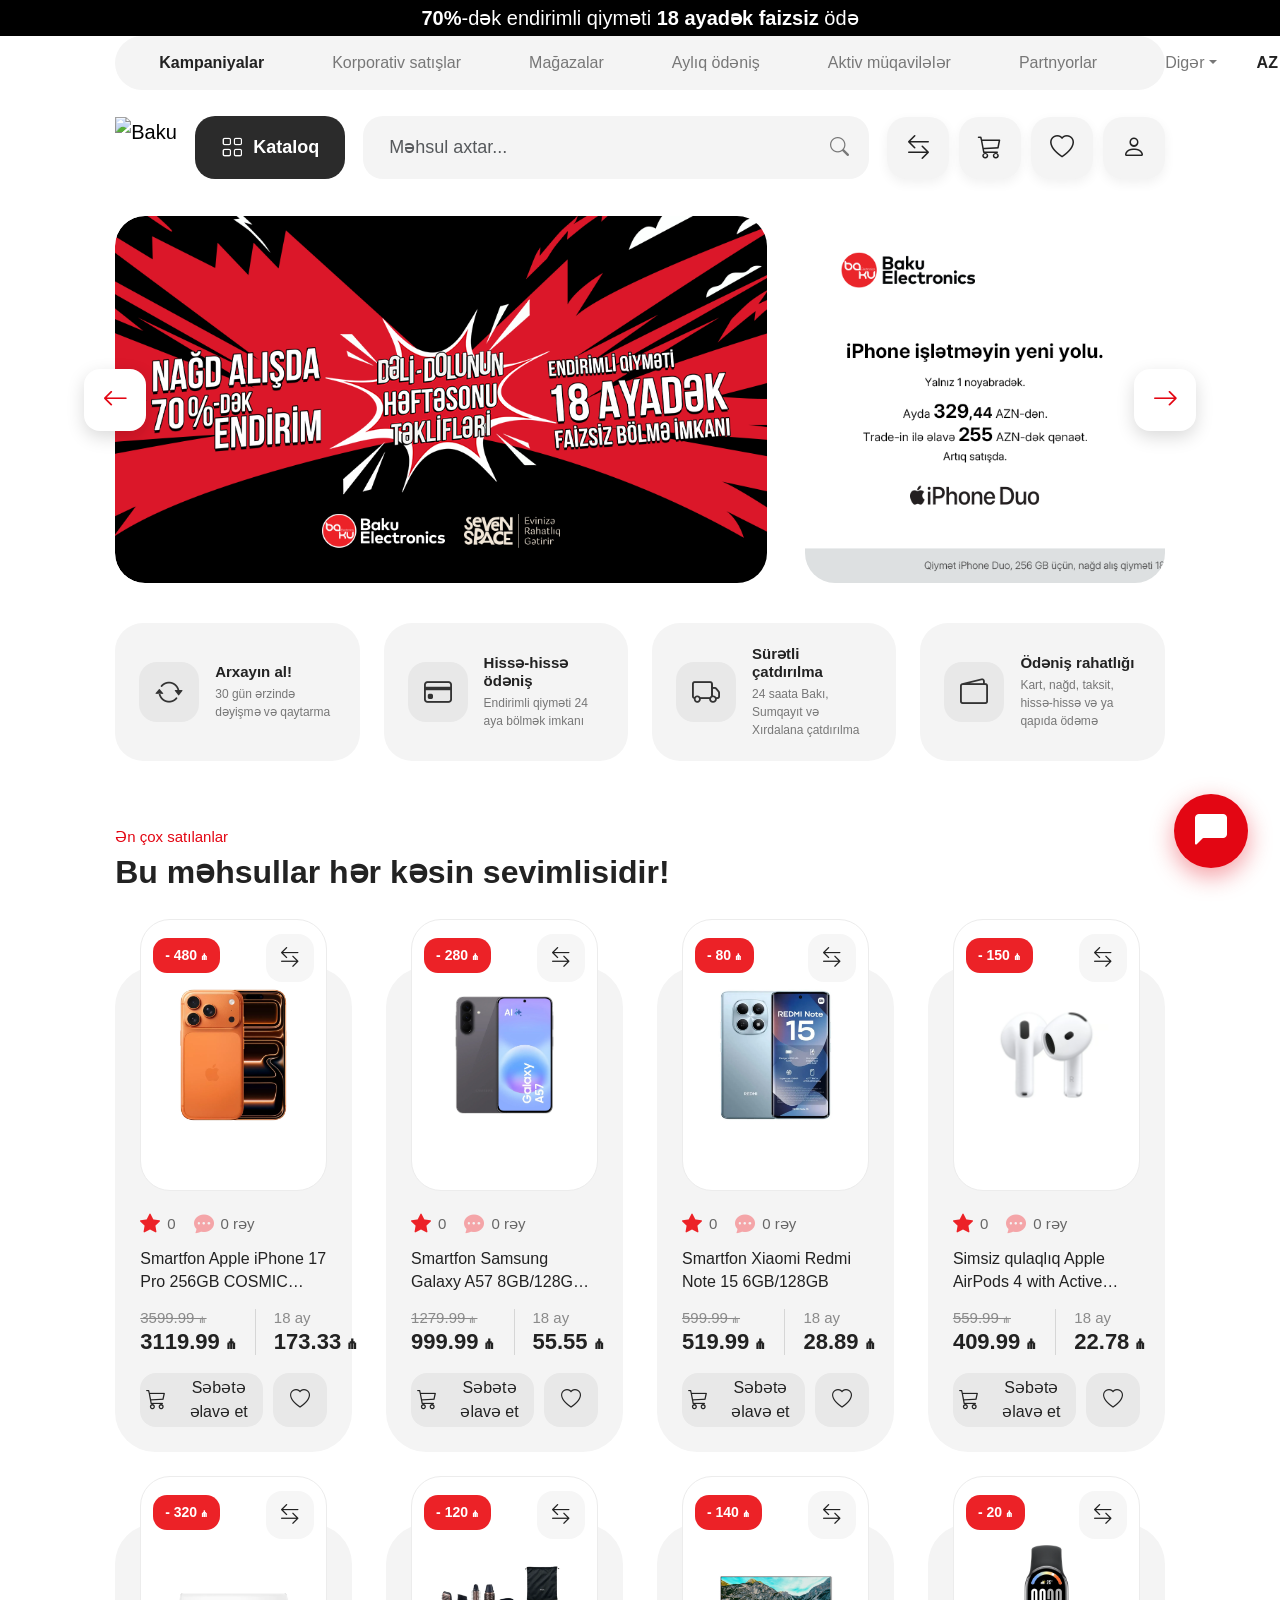
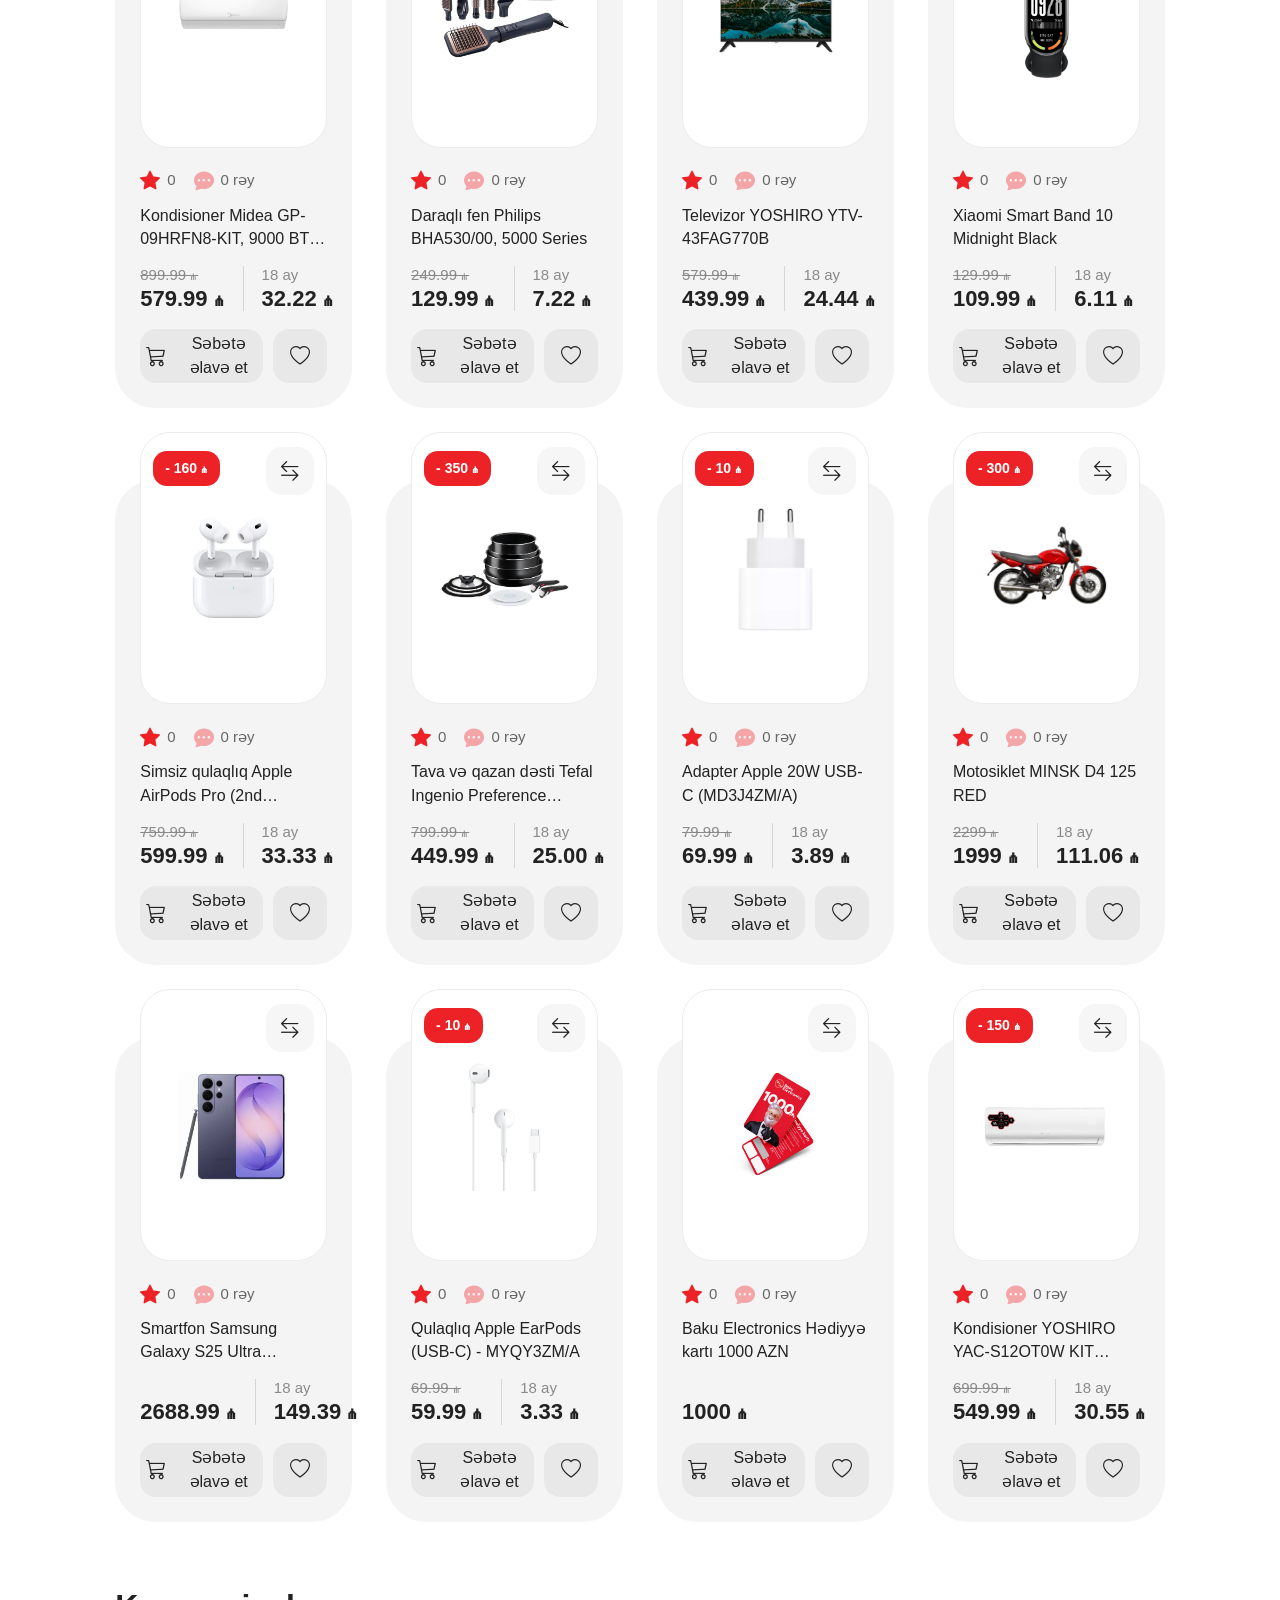
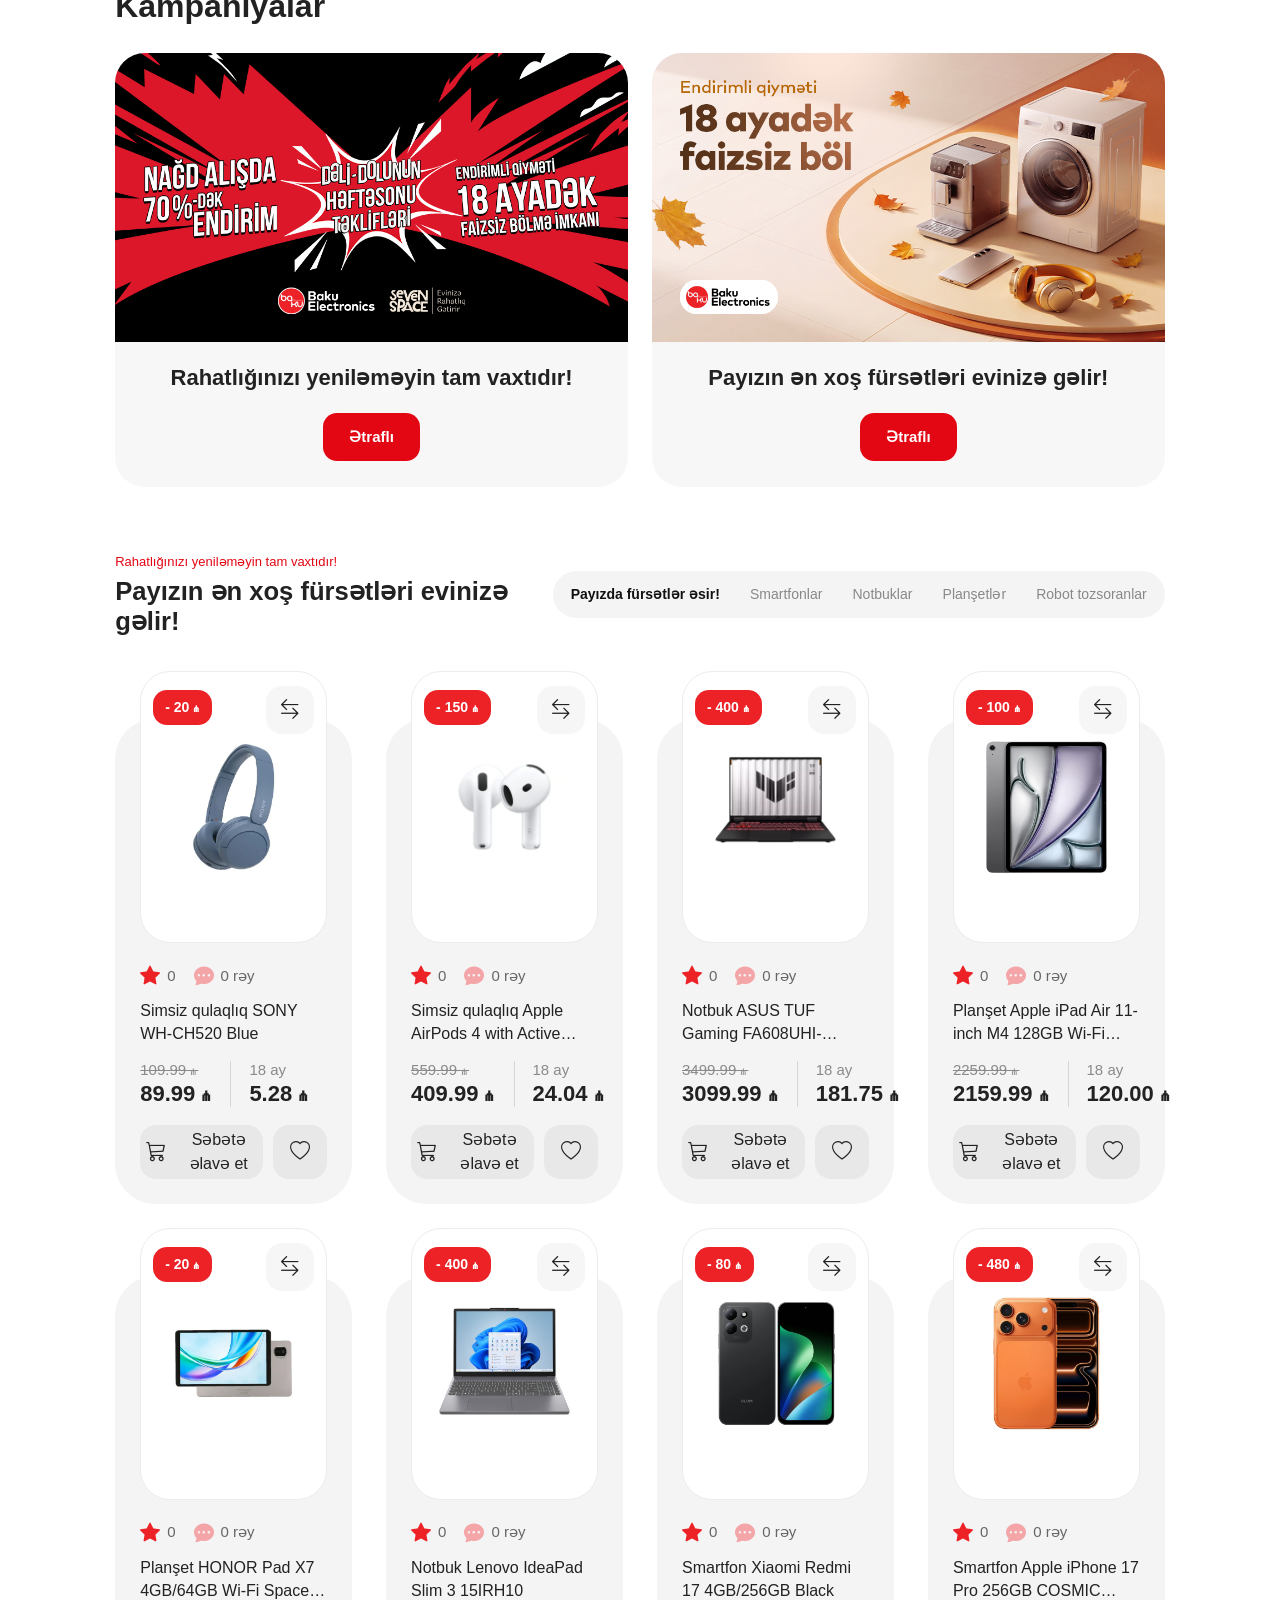
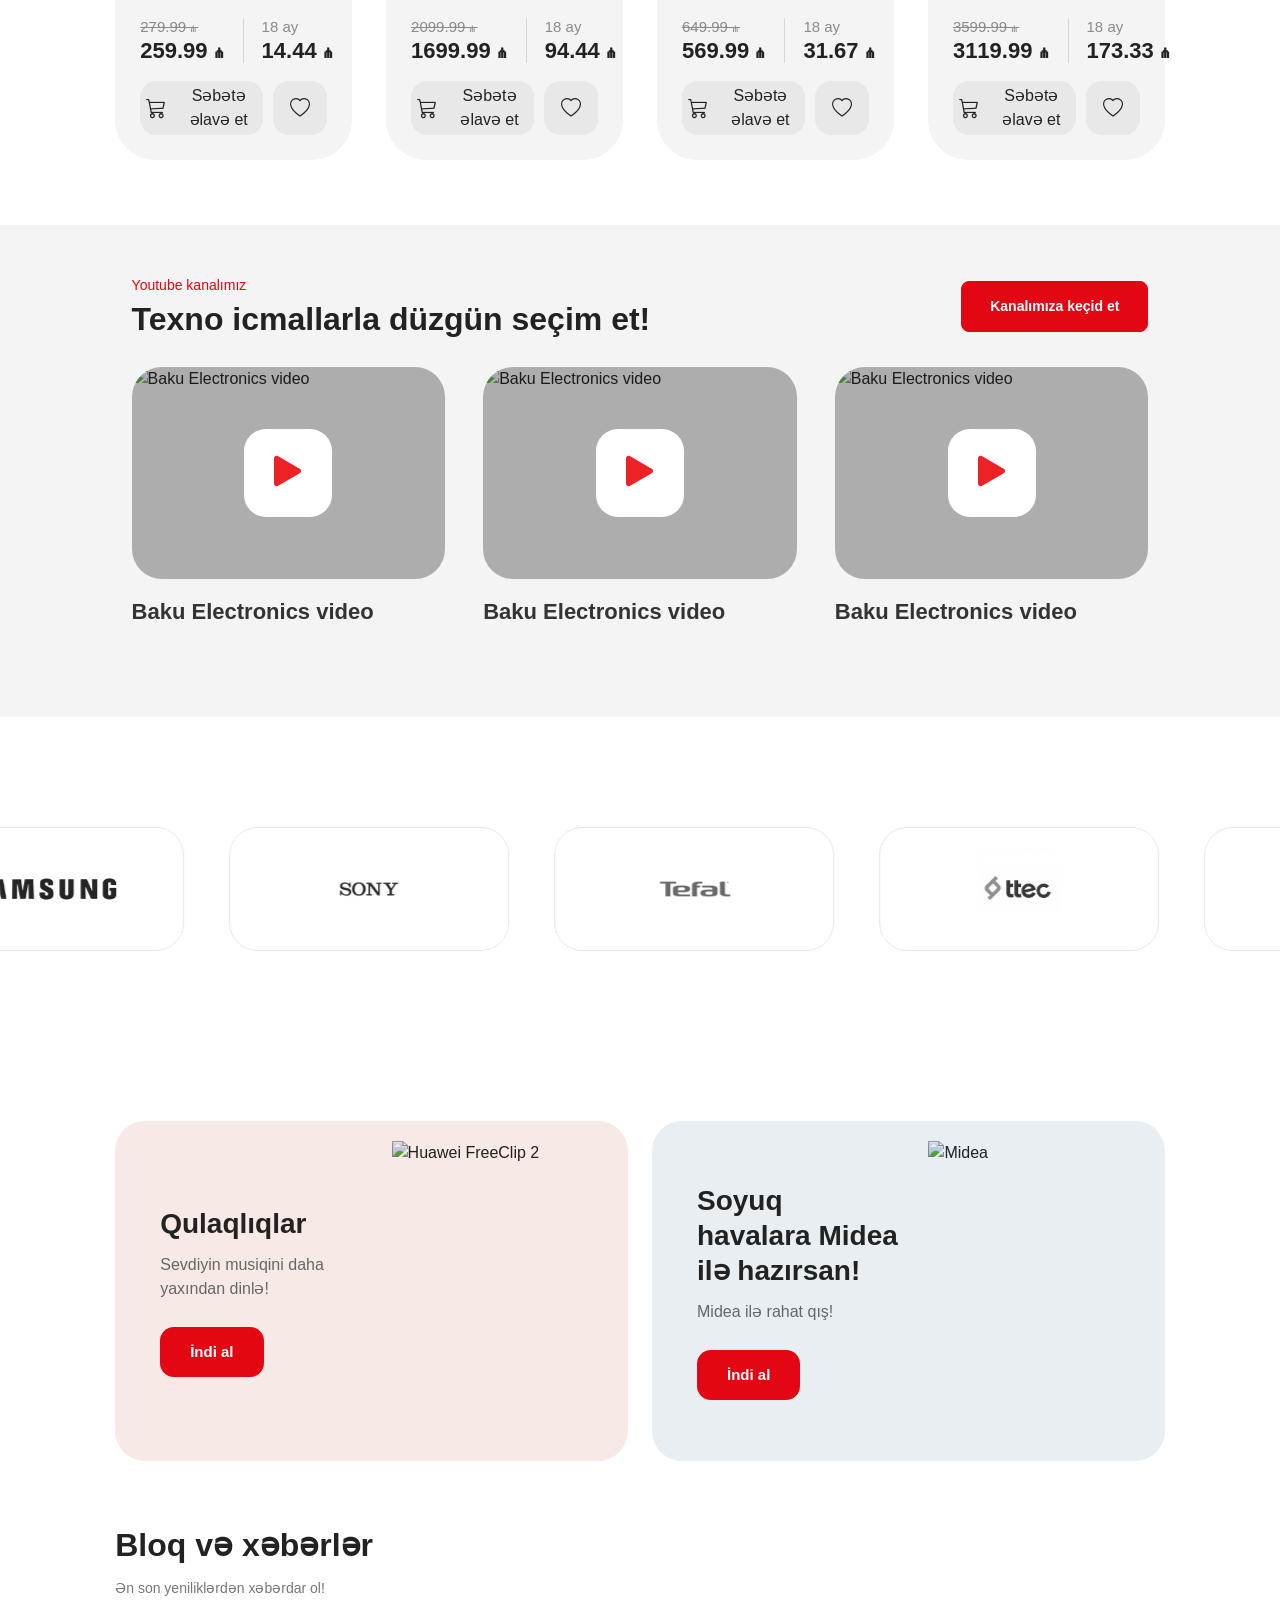
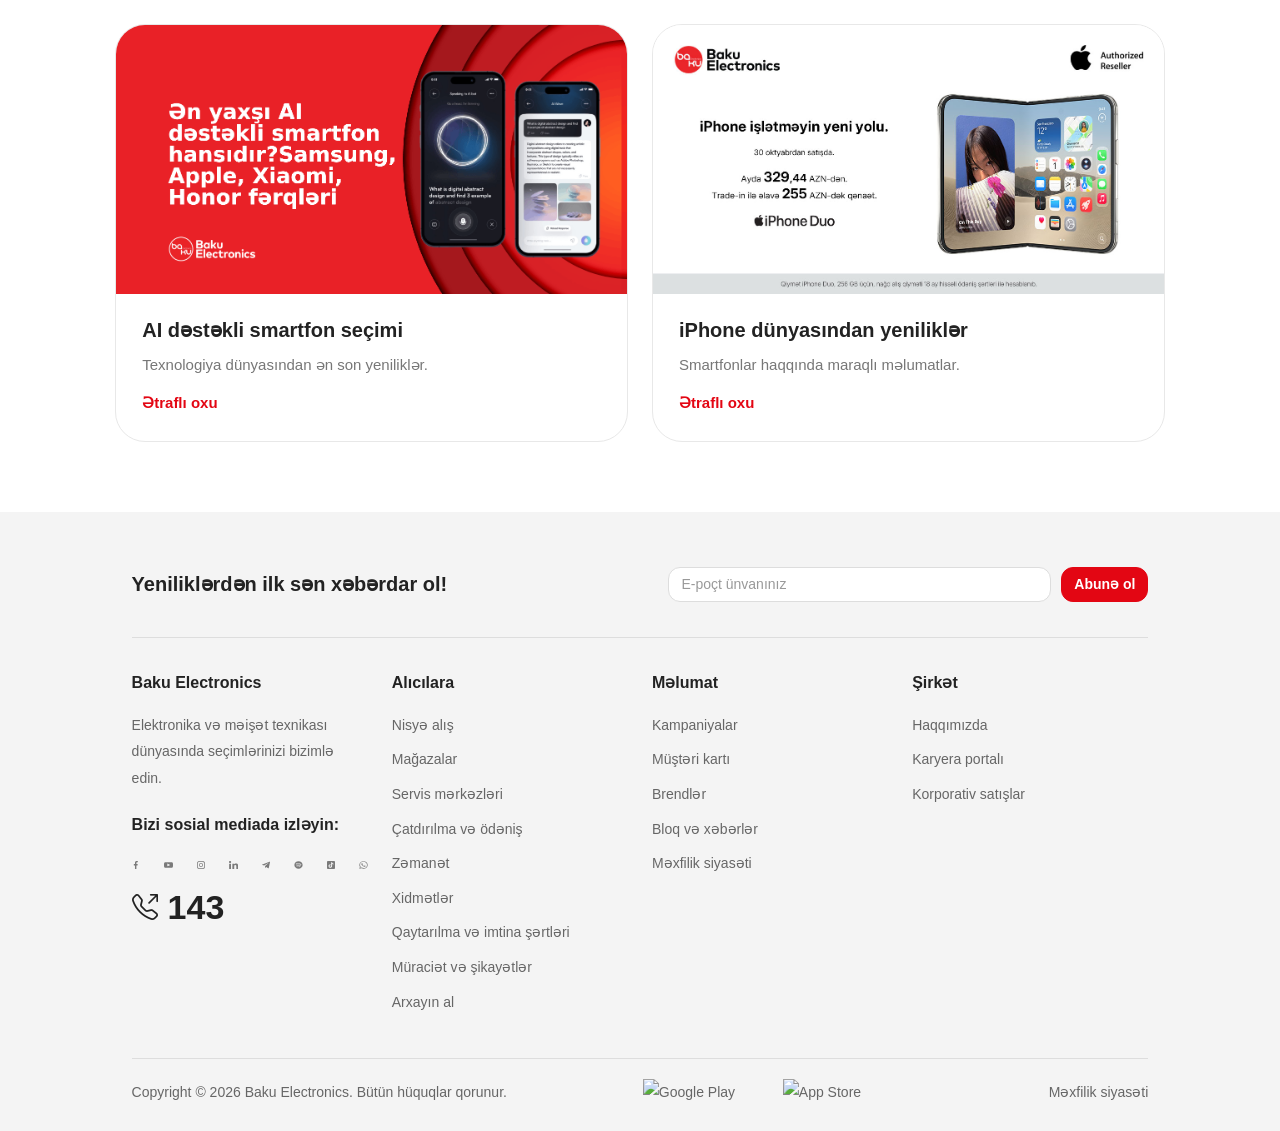
==== commit 3f4560fe: "Add video modal to YouTube section" ====
--- a/index.html
+++ b/index.html
@@ -978,7 +978,7 @@
 
                 <div class="video-slider">
 
-                <a class="video-card" data-id="Mu6ul50SVMA" href="https://www.youtube.com/watch?v=Mu6ul50SVMA" target="_blank" rel="noopener">
+                <a class="video-card" data-video="Assets/Videos/WhatsApp Video 2026-11-02 at 17.31.33.mp4" data-id="Mu6ul50SVMA" href="https://www.youtube.com/watch?v=Mu6ul50SVMA" target="_blank" rel="noopener">
                     <div class="video-thumb">
                         <img src="https://img.youtube.com/vi/Mu6ul50SVMA/maxresdefault.jpg"
                             onerror="this.onerror=null;this.src='https://img.youtube.com/vi/Mu6ul50SVMA/mqdefault.jpg'"
@@ -988,7 +988,7 @@
                     <h5>Baku Electronics video</h5>
                 </a>
 
-                <a class="video-card" data-id="LxMghdtItqs" href="https://www.youtube.com/watch?v=LxMghdtItqs" target="_blank" rel="noopener">
+                <a class="video-card" data-video="Assets/Videos/WhatsApp Video 2026-11-02 at 17.35.59.mp4" data-id="LxMghdtItqs" href="https://www.youtube.com/watch?v=LxMghdtItqs" target="_blank" rel="noopener">
                     <div class="video-thumb">
                         <img src="https://img.youtube.com/vi/LxMghdtItqs/maxresdefault.jpg"
                             onerror="this.onerror=null;this.src='https://img.youtube.com/vi/LxMghdtItqs/mqdefault.jpg'"
@@ -998,7 +998,7 @@
                     <h5>Baku Electronics video</h5>
                 </a>
 
-                <a class="video-card" data-id="_MfbhNy8wms" href="https://www.youtube.com/watch?v=_MfbhNy8wms" target="_blank" rel="noopener">
+                <a class="video-card" data-video="Assets/Videos/WhatsApp Video 2026-11-02 at 17.36.10.mp4" data-id="_MfbhNy8wms" href="https://www.youtube.com/watch?v=_MfbhNy8wms" target="_blank" rel="noopener">
                     <div class="video-thumb">
                         <img src="https://img.youtube.com/vi/_MfbhNy8wms/maxresdefault.jpg"
                             onerror="this.onerror=null;this.src='https://img.youtube.com/vi/_MfbhNy8wms/mqdefault.jpg'"
@@ -1008,7 +1008,7 @@
                     <h5>Baku Electronics video</h5>
                 </a>
 
-                <a class="video-card" data-id="y2r234C6xYE" href="https://www.youtube.com/watch?v=y2r234C6xYE" target="_blank" rel="noopener">
+                <a class="video-card" data-video="Assets/Videos/WhatsApp Video 2026-11-02 at 17.36.11.mp4" data-id="y2r234C6xYE" href="https://www.youtube.com/watch?v=y2r234C6xYE" target="_blank" rel="noopener">
                     <div class="video-thumb">
                         <img src="https://img.youtube.com/vi/y2r234C6xYE/maxresdefault.jpg"
                             onerror="this.onerror=null;this.src='https://img.youtube.com/vi/y2r234C6xYE/mqdefault.jpg'"
@@ -1018,7 +1018,7 @@
                     <h5>Baku Electronics video</h5>
                 </a>
 
-                <a class="video-card" data-id="oGEexVRIG-E" href="https://www.youtube.com/watch?v=oGEexVRIG-E" target="_blank" rel="noopener">
+                <a class="video-card" data-video="Assets/Videos/WhatsApp Video 2026-11-02 at 17.36.18.mp4" data-id="oGEexVRIG-E" href="https://www.youtube.com/watch?v=oGEexVRIG-E" target="_blank" rel="noopener">
                     <div class="video-thumb">
                         <img src="https://img.youtube.com/vi/oGEexVRIG-E/maxresdefault.jpg"
                             onerror="this.onerror=null;this.src='https://img.youtube.com/vi/oGEexVRIG-E/mqdefault.jpg'"
@@ -1028,7 +1028,7 @@
                     <h5>Baku Electronics video</h5>
                 </a>
 
-                <a class="video-card" data-id="vu827LEHqUs" href="https://www.youtube.com/watch?v=vu827LEHqUs" target="_blank" rel="noopener">
+                <a class="video-card" data-video="Assets/Videos/WhatsApp Video 2026-11-02 at 17.36.18 (1).mp4" data-id="vu827LEHqUs" href="https://www.youtube.com/watch?v=vu827LEHqUs" target="_blank" rel="noopener">
                     <div class="video-thumb">
                         <img src="https://img.youtube.com/vi/vu827LEHqUs/maxresdefault.jpg"
                             onerror="this.onerror=null;this.src='https://img.youtube.com/vi/vu827LEHqUs/mqdefault.jpg'"
@@ -1038,7 +1038,7 @@
                     <h5>Baku Electronics video</h5>
                 </a>
 
-                <a class="video-card" data-id="Oed4xkrKlg4" href="https://www.youtube.com/watch?v=Oed4xkrKlg4" target="_blank" rel="noopener">
+                <a class="video-card" data-video="Assets/Videos/WhatsApp Video 2026-11-02 at 17.36.18 (2).mp4" data-id="Oed4xkrKlg4" href="https://www.youtube.com/watch?v=Oed4xkrKlg4" target="_blank" rel="noopener">
                     <div class="video-thumb">
                         <img src="https://img.youtube.com/vi/Oed4xkrKlg4/maxresdefault.jpg"
                             onerror="this.onerror=null;this.src='https://img.youtube.com/vi/Oed4xkrKlg4/mqdefault.jpg'"
@@ -1048,7 +1048,7 @@
                     <h5>Baku Electronics video</h5>
                 </a>
 
-                <a class="video-card" data-id="tiQWohl-4Q8" href="https://www.youtube.com/watch?v=tiQWohl-4Q8" target="_blank" rel="noopener">
+                <a class="video-card" data-video="Assets/Videos/WhatsApp Video 2026-11-02 at 17.36.18 (3).mp4" data-id="tiQWohl-4Q8" href="https://www.youtube.com/watch?v=tiQWohl-4Q8" target="_blank" rel="noopener">
                     <div class="video-thumb">
                         <img src="https://img.youtube.com/vi/tiQWohl-4Q8/maxresdefault.jpg"
                             onerror="this.onerror=null;this.src='https://img.youtube.com/vi/tiQWohl-4Q8/mqdefault.jpg'"
@@ -1058,7 +1058,7 @@
                     <h5>Baku Electronics video</h5>
                 </a>
 
-                <a class="video-card" data-id="DsouzCVvHpg" href="https://www.youtube.com/watch?v=DsouzCVvHpg" target="_blank" rel="noopener">
+                <a class="video-card" data-video="Assets/Videos/WhatsApp Video 2026-11-02 at 17.36.18 (4).mp4" data-id="DsouzCVvHpg" href="https://www.youtube.com/watch?v=DsouzCVvHpg" target="_blank" rel="noopener">
                     <div class="video-thumb">
                         <img src="https://img.youtube.com/vi/DsouzCVvHpg/maxresdefault.jpg"
                             onerror="this.onerror=null;this.src='https://img.youtube.com/vi/DsouzCVvHpg/mqdefault.jpg'"
@@ -1068,7 +1068,7 @@
                     <h5>Baku Electronics video</h5>
                 </a>
 
-                <a class="video-card" data-id="yiFjFJzANr0" href="https://www.youtube.com/watch?v=yiFjFJzANr0" target="_blank" rel="noopener">
+                <a class="video-card" data-video="Assets/Videos/WhatsApp Video 2026-11-02 at 17.36.18 (5).mp4" data-id="yiFjFJzANr0" href="https://www.youtube.com/watch?v=yiFjFJzANr0" target="_blank" rel="noopener">
                     <div class="video-thumb">
                         <img src="https://img.youtube.com/vi/yiFjFJzANr0/maxresdefault.jpg"
                             onerror="this.onerror=null;this.src='https://img.youtube.com/vi/yiFjFJzANr0/mqdefault.jpg'"
@@ -1078,7 +1078,7 @@
                     <h5>Baku Electronics video</h5>
                 </a>
 
-                <a class="video-card" data-id="s9ST4OIudNw" href="https://www.youtube.com/watch?v=s9ST4OIudNw" target="_blank" rel="noopener">
+                <a class="video-card" data-video="Assets/Videos/WhatsApp Video 2026-11-02 at 17.36.18 (6).mp4" data-id="s9ST4OIudNw" href="https://www.youtube.com/watch?v=s9ST4OIudNw" target="_blank" rel="noopener">
                     <div class="video-thumb">
                         <img src="https://img.youtube.com/vi/s9ST4OIudNw/maxresdefault.jpg"
                             onerror="this.onerror=null;this.src='https://img.youtube.com/vi/s9ST4OIudNw/mqdefault.jpg'"
@@ -1088,7 +1088,7 @@
                     <h5>Baku Electronics video</h5>
                 </a>
 
-                <a class="video-card" data-id="MaCfv9Mkfgo" href="https://www.youtube.com/watch?v=MaCfv9Mkfgo" target="_blank" rel="noopener">
+                <a class="video-card" data-video="Assets/Videos/WhatsApp Video 2026-11-02 at 17.36.18 (7).mp4" data-id="MaCfv9Mkfgo" href="https://www.youtube.com/watch?v=MaCfv9Mkfgo" target="_blank" rel="noopener">
                     <div class="video-thumb">
                         <img src="https://img.youtube.com/vi/MaCfv9Mkfgo/maxresdefault.jpg"
                             onerror="this.onerror=null;this.src='https://img.youtube.com/vi/MaCfv9Mkfgo/mqdefault.jpg'"
@@ -1098,7 +1098,7 @@
                     <h5>Baku Electronics video</h5>
                 </a>
 
-                <a class="video-card" data-id="lUnsI5NlP2g" href="https://www.youtube.com/watch?v=lUnsI5NlP2g" target="_blank" rel="noopener">
+                <a class="video-card" data-video="Assets/Videos/WhatsApp Video 2026-11-02 at 17.36.18 (8).mp4" data-id="lUnsI5NlP2g" href="https://www.youtube.com/watch?v=lUnsI5NlP2g" target="_blank" rel="noopener">
                     <div class="video-thumb">
                         <img src="https://img.youtube.com/vi/lUnsI5NlP2g/maxresdefault.jpg"
                             onerror="this.onerror=null;this.src='https://img.youtube.com/vi/lUnsI5NlP2g/mqdefault.jpg'"
@@ -1411,6 +1411,21 @@
     </footer>
 
 
+
+    <!-- Video modalı -->
+    <div class="video-modal" id="videoModal" aria-hidden="true">
+        <div class="video-modal-dialog" role="dialog" aria-modal="true" aria-label="Video">
+            <button class="video-modal-close" type="button" aria-label="Bağla"><i class="bi bi-x-lg"></i></button>
+            <div class="video-modal-player"></div>
+            <div class="video-modal-footer">
+                <span>Heç bir yeniliyi qaçırma!</span>
+                <a href="https://www.youtube.com/user/BakuElectronicsMMC" target="_blank" rel="noopener" class="video-modal-sub">
+                    <i class="bi bi-youtube"></i> Kanala abunə ol
+                </a>
+            </div>
+        </div>
+    </div>
+
     <!-- Çat düyməsi -->
     <button class="chat-fab" type="button" aria-label="Çat">
         <i class="bi bi-chat-left-fill"></i>
--- a/CSS/style.css
+++ b/CSS/style.css
@@ -2729,4 +2729,159 @@
     .campaign-head .campaign-tabs {
         overflow-x: auto;
     }
+}
+
+/* Kampaniya tabları və yazıları bir az kiçildildi */
+
+.campaign-head .campaign-tabs {
+    padding: 4px;
+    gap: 2px;
+}
+
+.campaign-head .campaign-tabs button {
+    padding: 9px clamp(10px, 1.1vw, 20px);
+    font-size: 14px;
+}
+
+.campaign-head .section-label {
+    font-size: 13px;
+}
+
+.campaign-head .section-title {
+    font-size: clamp(22px, 2vw, 28px);
+}
+
+/* ==============================
+   26. VİDEO MODALI
+============================== */
+
+body.modal-open {
+    overflow: hidden;
+}
+
+.video-modal {
+    position: fixed;
+    inset: 0;
+    z-index: 2000;
+    display: flex;
+    align-items: center;
+    justify-content: center;
+    padding: 20px;
+    background: rgba(0, 0, 0, 0.6);
+    opacity: 0;
+    visibility: hidden;
+    transition: opacity 0.25s, visibility 0.25s;
+}
+
+.video-modal.open {
+    opacity: 1;
+    visibility: visible;
+}
+
+.video-modal-dialog {
+    position: relative;
+    width: min(1000px, 100%);
+    max-height: 100%;
+    padding: 48px 25px 22px;
+    background: #fff;
+    border-radius: 30px;
+    transform: scale(0.96);
+    transition: transform 0.25s;
+}
+
+.video-modal.open .video-modal-dialog {
+    transform: scale(1);
+}
+
+.video-modal-close {
+    position: absolute;
+    top: 14px;
+    right: 18px;
+    padding: 6px;
+    background: none;
+    border: 0;
+    color: #444;
+    font-size: 20px;
+    line-height: 1;
+}
+
+.video-modal-close:hover {
+    color: var(--main-color);
+}
+
+.video-modal-player {
+    width: 100%;
+    aspect-ratio: 16 / 9;
+    max-height: 62vh;
+    background: #000;
+    border-radius: 6px;
+    overflow: hidden;
+}
+
+.video-modal-player video,
+.video-modal-player iframe {
+    width: 100%;
+    height: 100%;
+    border: 0;
+    object-fit: contain;
+    background: #000;
+}
+
+.video-modal-footer {
+    display: flex;
+    flex-wrap: wrap;
+    align-items: center;
+    justify-content: center;
+    gap: 14px 26px;
+    margin-top: 20px;
+    font-size: 20px;
+    font-weight: 700;
+    color: #222;
+}
+
+.video-modal-sub {
+    display: inline-flex;
+    align-items: center;
+    gap: 10px;
+    padding: 12px 24px;
+    background: #ec2227;
+    border-radius: 12px;
+    color: #fff;
+    font-size: 15px;
+    font-weight: 600;
+    transition: background 0.2s;
+}
+
+.video-modal-sub:hover {
+    background: #c40510;
+    color: #fff;
+}
+
+.video-modal-sub .bi {
+    font-size: 24px;
+}
+
+body.dark .video-modal-dialog {
+    background: #1e1e1e;
+}
+
+body.dark .video-modal-close,
+body.dark .video-modal-footer {
+    color: #eee;
+}
+
+@media (max-width: 576px) {
+    .video-modal {
+        padding: 12px;
+    }
+
+    .video-modal-dialog {
+        padding: 44px 12px 16px;
+        border-radius: 20px;
+    }
+
+    .video-modal-footer {
+        font-size: 15px;
+        margin-top: 14px;
+    }
 }
